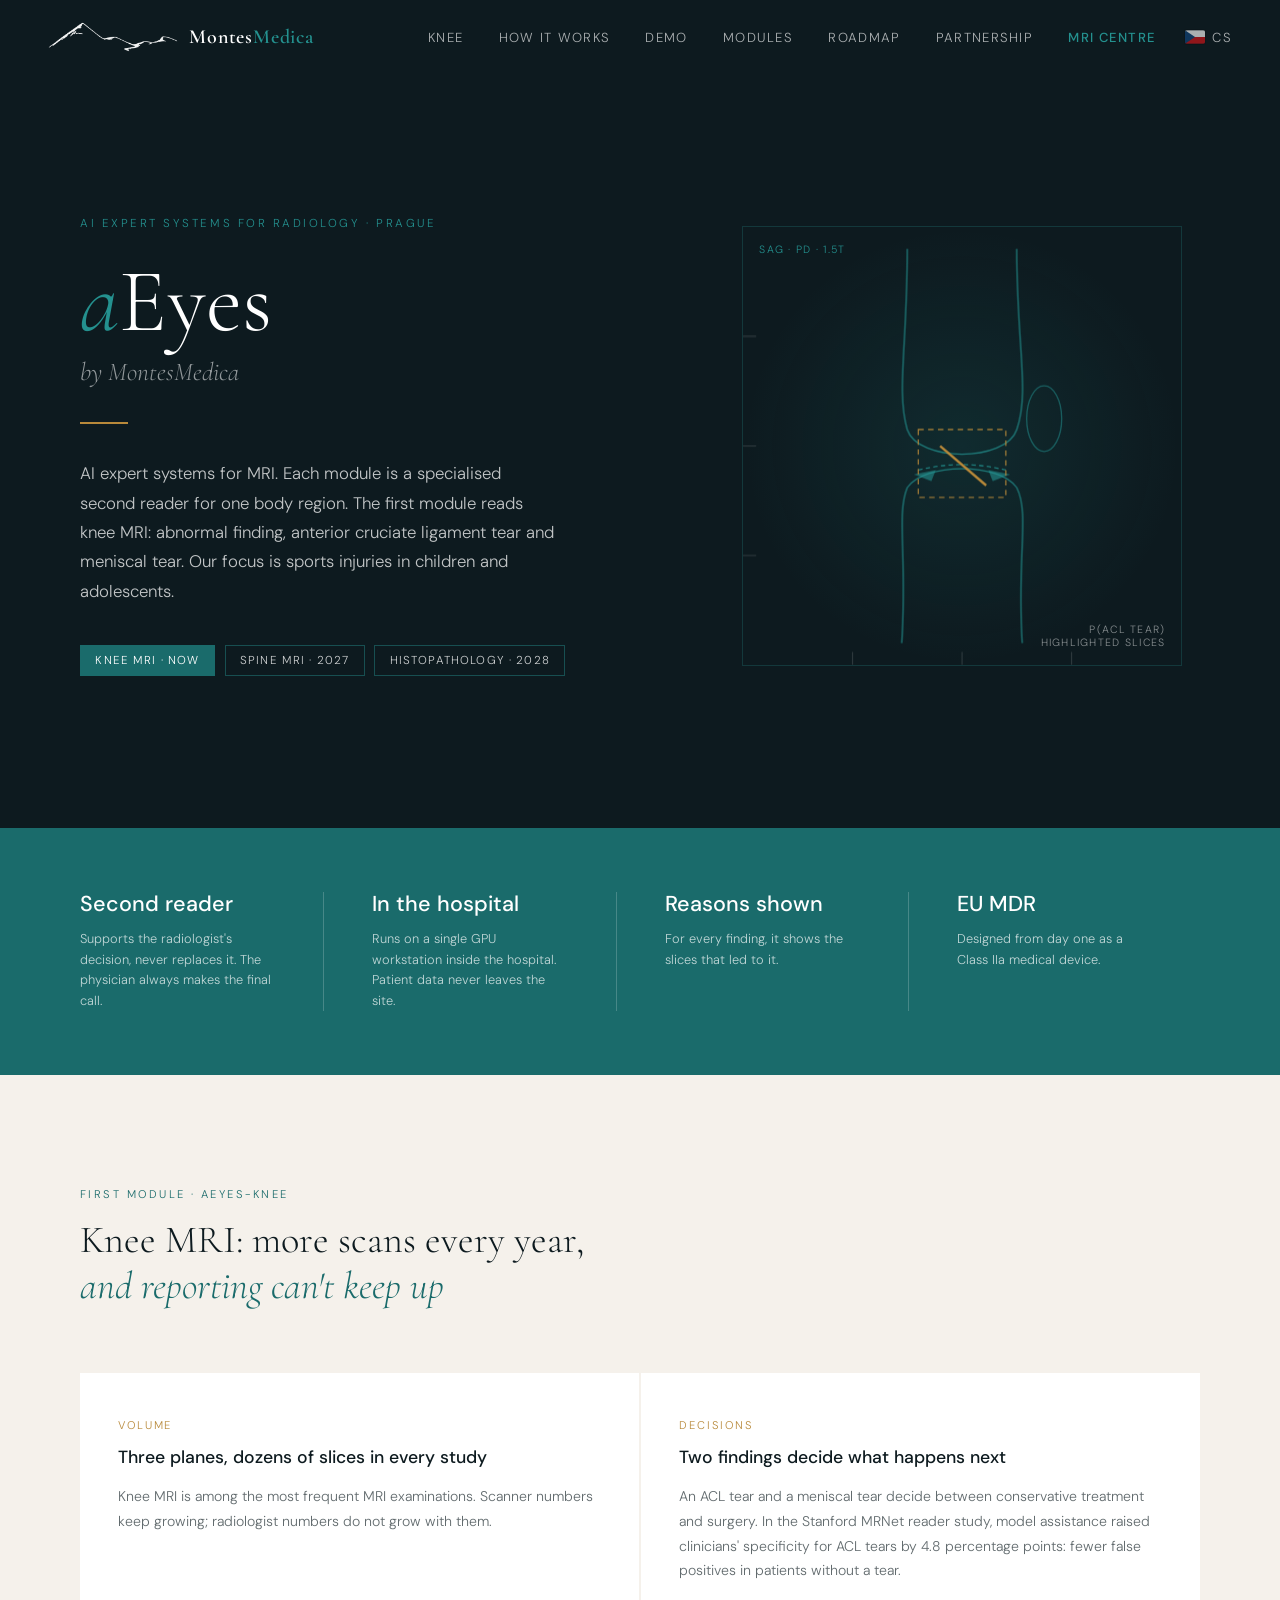
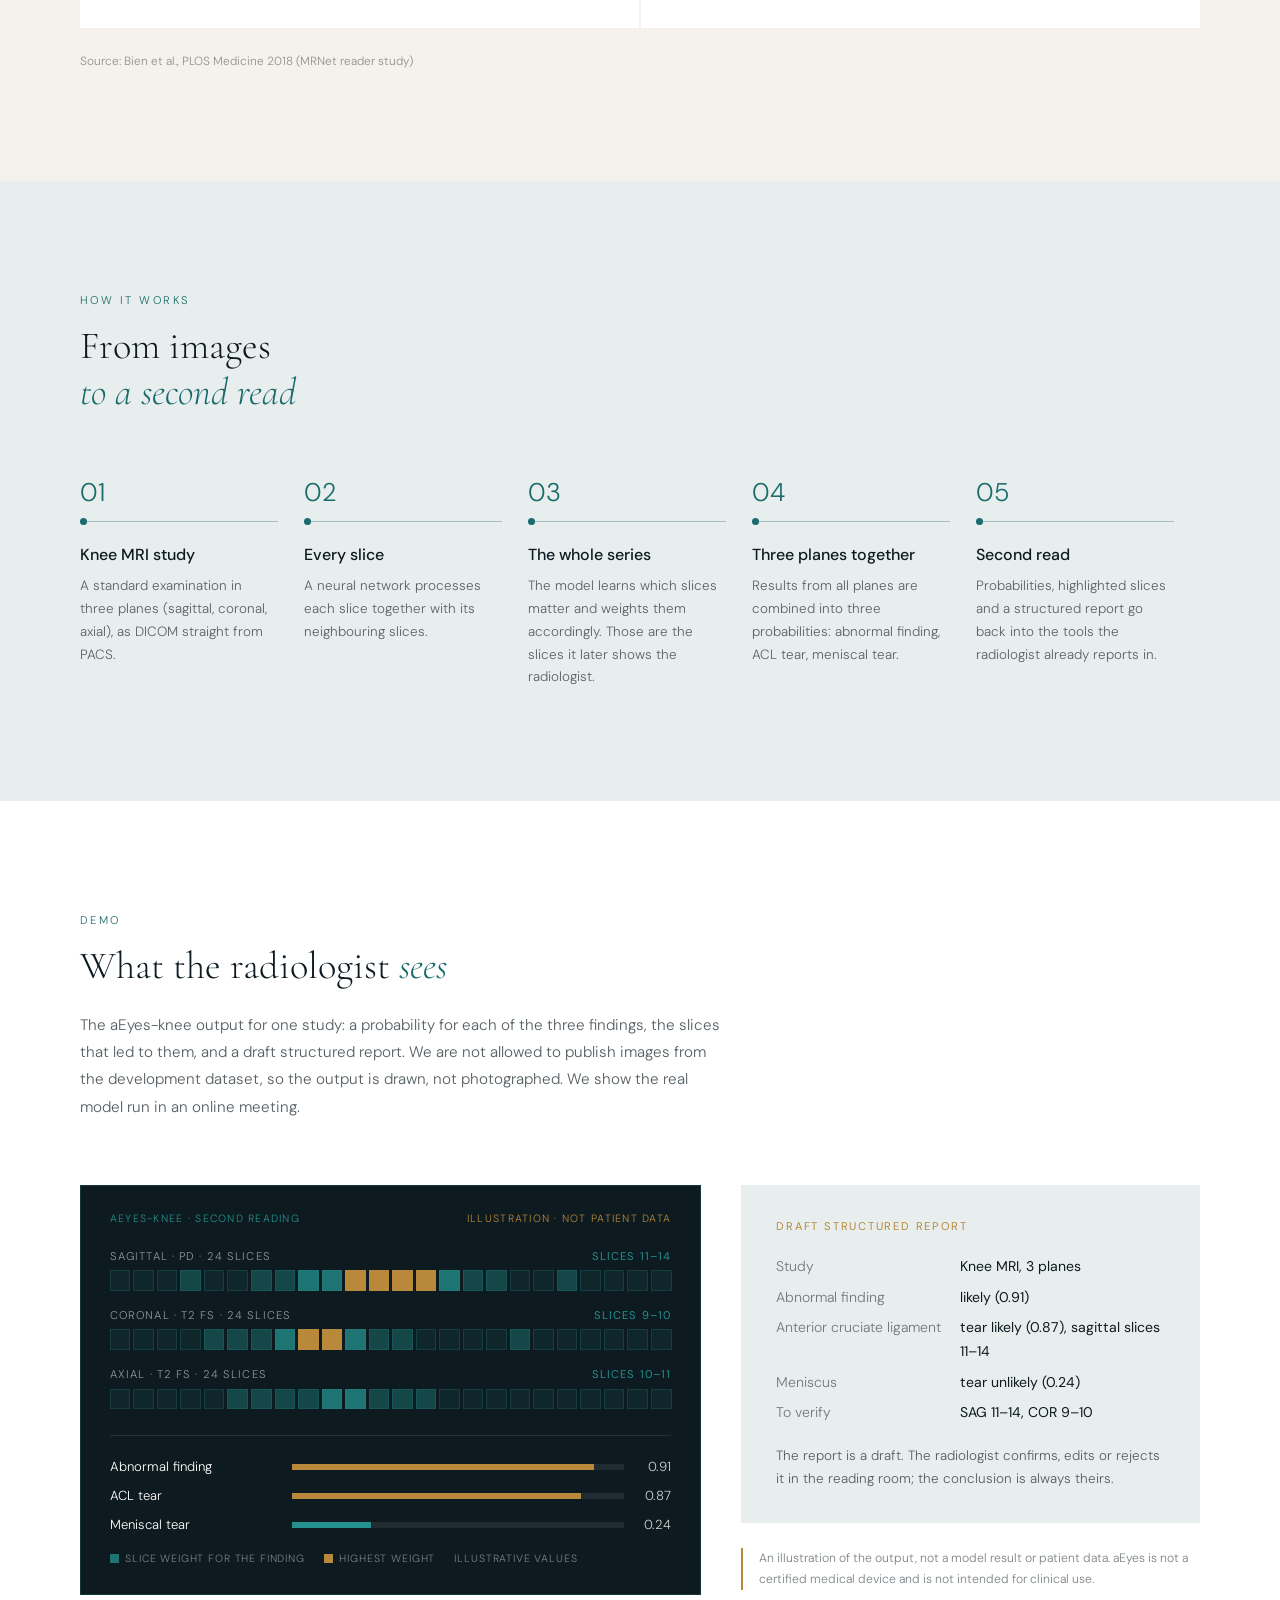
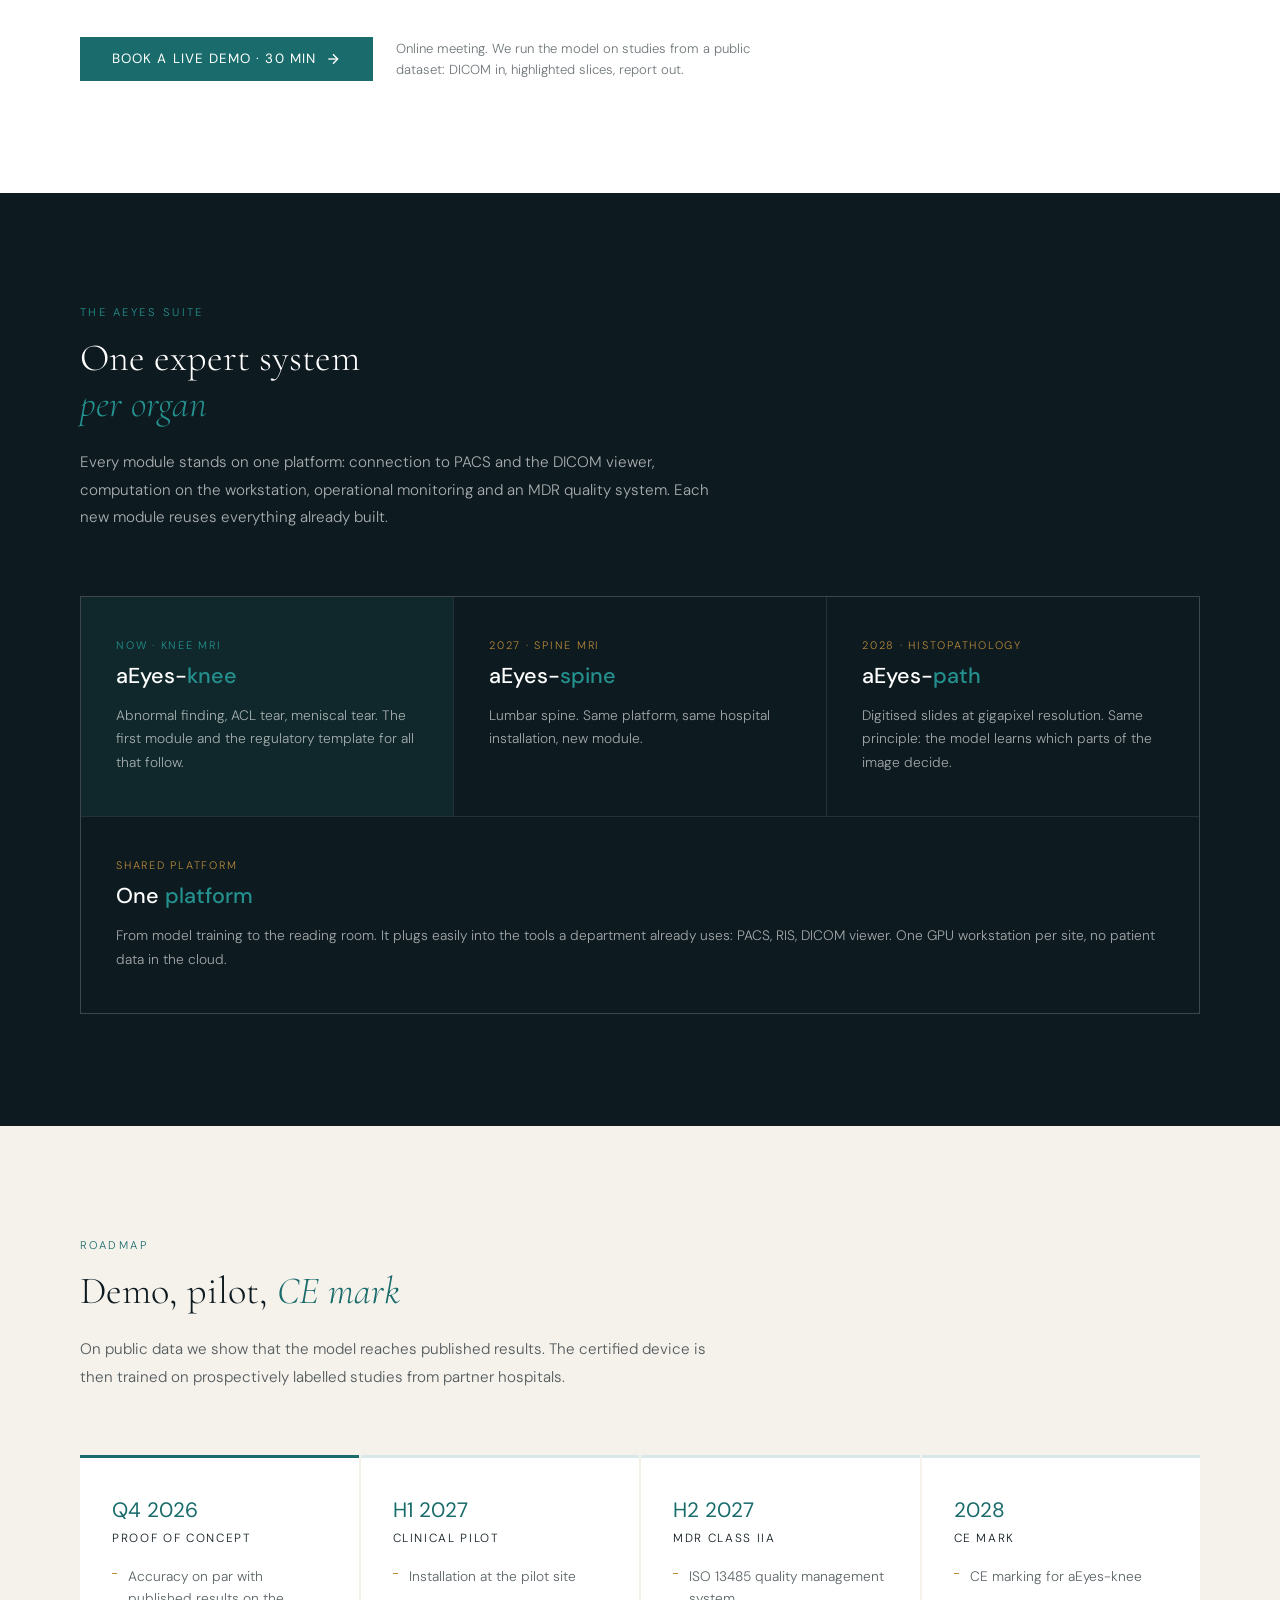
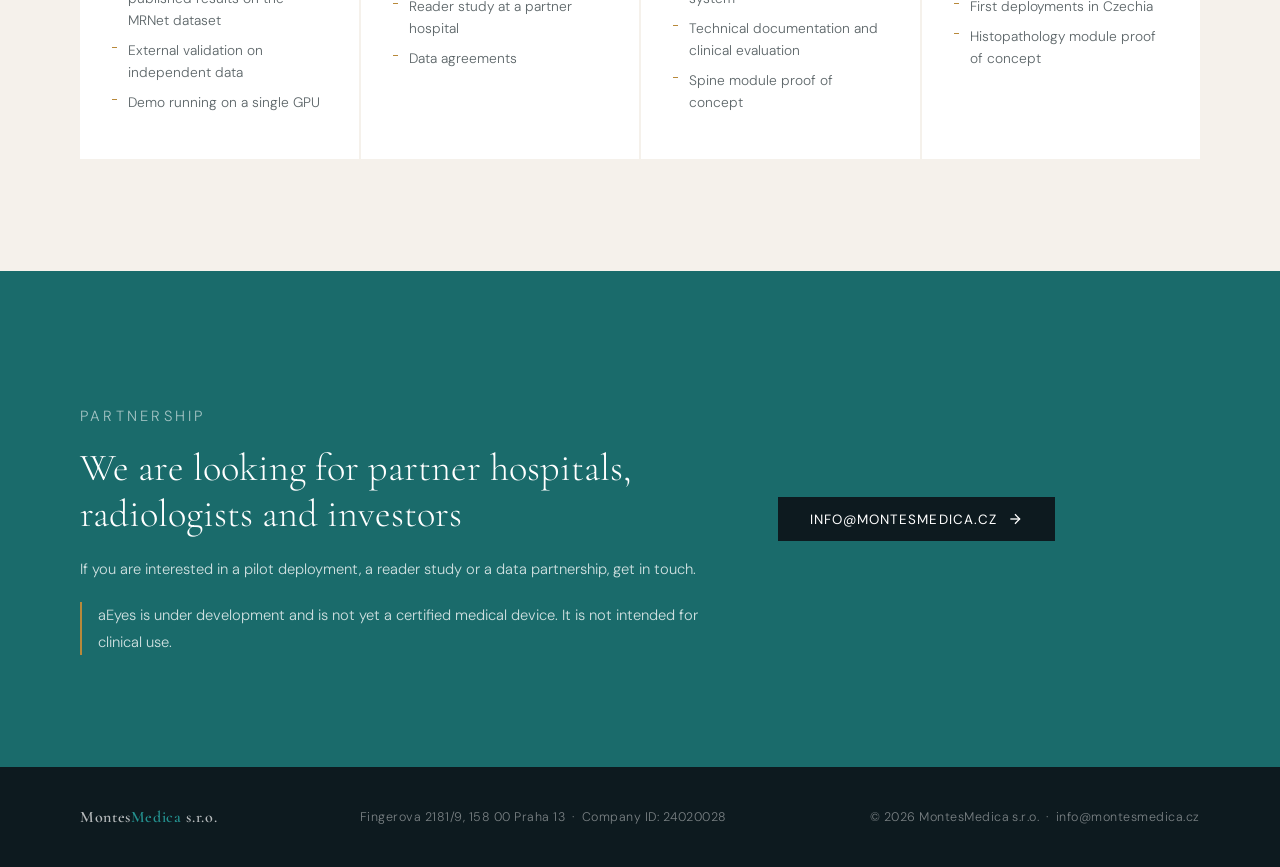
==== en/index.html @ ff2e078a "Hide the team section for now (kept in an HTML comment) Co-Authored-By: Claude Fable 5.1 <noreply@an" ====
<!DOCTYPE html>
<html lang="en">
<head>
  <meta charset="UTF-8" />
  <meta name="viewport" content="width=device-width, initial-scale=1.0" />
  <title>aEyes by MontesMedica</title>
  <link rel="icon" href="../assets/img/favicon.svg" type="image/svg+xml" />
  <link rel="icon" href="../assets/img/favicon-32.png" sizes="32x32" type="image/png" />
  <link rel="apple-touch-icon" href="../assets/img/apple-touch-icon.png" />
  <link rel="canonical" href="https://montesmedica.cz/en/" />
  <link rel="alternate" hreflang="cs" href="https://montesmedica.cz/" />
  <link rel="alternate" hreflang="en" href="https://montesmedica.cz/en/" />
  <link rel="alternate" hreflang="x-default" href="https://montesmedica.cz/" />
  <meta property="og:type" content="website" />
  <meta property="og:site_name" content="MontesMedica" />
  <meta property="og:locale" content="en_GB" />
  <meta property="og:url" content="https://montesmedica.cz/en/" />
  <meta property="og:title" content="aEyes by MontesMedica – AI second reader for MRI" />
  <meta property="og:description" content="AI expert systems for MRI. First module: a second reader for knee MRI, focused on sports injuries in children and adolescents." />
  <meta property="og:image" content="https://montesmedica.cz/assets/img/og.png" />
  <meta property="og:image:width" content="1200" />
  <meta property="og:image:height" content="630" />
  <meta name="twitter:card" content="summary_large_image" />
  <meta name="theme-color" content="#1a6b6b" />
  <meta name="description" content="aEyes by MontesMedica: AI expert systems for MRI. First module: a second reader for knee MRI, focused on sports injuries in children and adolescents." />

  <link rel="preconnect" href="https://fonts.googleapis.com" />
  <link rel="preconnect" href="https://fonts.gstatic.com" crossorigin />
  <link href="https://fonts.googleapis.com/css2?family=Cormorant+Garamond:ital,wght@0,300;0,600;1,300&family=DM+Sans:wght@300;400;500&display=swap" rel="stylesheet" />

  <style>
    *, *::before, *::after { box-sizing: border-box; margin: 0; padding: 0; }

    :root {
      --ink:    #0d1a1f;
      --paper:  #f5f1eb;
      --teal:   #1a6b6b;
      --teal2:  #24918f;
      --gold:   #b8893a;
      --mist:   #d8e8e8;
      --faint:  #e8eeee;
    }

    html { scroll-behavior: smooth; }

    body {
      background: var(--paper);
      color: var(--ink);
      font-family: 'DM Sans', sans-serif;
      font-weight: 300;
      min-height: 100vh;
      overflow-x: hidden;
    }

    /* ── Header ── */
    header {
      position: fixed; top: 0; left: 0; right: 0;
      z-index: 100;
      padding: 1.4rem 3rem;
      display: flex; align-items: center; justify-content: space-between;
      background: transparent;
      transition: background 0.5s, backdrop-filter 0.5s;
    }
    header.scrolled {
      background: rgba(13,26,31,0.88);
      backdrop-filter: blur(12px);
      border-bottom: 1px solid rgba(36,145,143,0.2);
    }

    .logo {
      display: flex; align-items: center; gap: 0.7rem;
      text-decoration: none;
    }
    .logo-mark { height: 30px; width: auto; display: block; }
    .logo-text {
      font-family: 'Cormorant Garamond', serif;
      font-size: 1.25rem;
      font-weight: 600;
      letter-spacing: 0.04em;
      color: #fff;
    }
    .logo-text span { color: var(--teal2); }

    nav a {
      font-size: 0.82rem;
      letter-spacing: 0.1em;
      text-transform: uppercase;
      text-decoration: none;
      color: #fff;
      opacity: 0.65;
      margin-left: 2.2rem;
      transition: opacity 0.2s, color 0.2s;
    }
    nav a:hover { opacity: 1; color: var(--teal2); }
    nav { display: flex; align-items: center; }
    nav a.lang { display: inline-flex; align-items: center; gap: 0.45rem; margin-left: 1.8rem; }
    nav a.lang svg { width: 20px; height: 14px; border-radius: 2px; box-shadow: 0 0 0 1px rgba(0,0,0,0.18); }
    nav a.nav-mri { opacity: 1; color: var(--teal2); font-weight: 500; }
    .burger { display: none; background: none; border: 0; cursor: pointer; padding: 0.4rem; margin-left: 1rem; color: #fff; }
    .burger svg { width: 22px; height: 22px; display: block; }

    /* ── Hero ── */
    .hero {
      min-height: min(92vh, 860px);
      background: var(--ink);
      color: #fff;
      display: grid;
      grid-template-columns: 1.1fr 0.9fr;
      align-items: center;
      gap: 4rem;
      padding: 10rem 5rem 6rem;
      position: relative;
      overflow: hidden;
    }
    .hero-eyebrow {
      font-size: 0.72rem;
      letter-spacing: 0.22em;
      text-transform: uppercase;
      color: var(--teal2);
      margin-bottom: 1.6rem;
    }
    .hero-title {
      font-family: 'Cormorant Garamond', serif;
      font-size: clamp(3.4rem, 7vw, 6.4rem);
      font-weight: 300;
      line-height: 1;
    }
    .hero-title em { font-style: italic; color: var(--teal2); }
    .hero-sub {
      font-family: 'Cormorant Garamond', serif;
      font-size: clamp(1.3rem, 2vw, 1.7rem);
      font-weight: 300;
      font-style: italic;
      color: rgba(255,255,255,0.55);
      margin-top: 0.6rem;
    }
    .hero-divider {
      width: 48px; height: 2px;
      background: var(--gold);
      margin: 2.2rem 0;
    }
    .hero-lead {
      font-size: 1.05rem;
      line-height: 1.75;
      max-width: 480px;
      color: rgba(255,255,255,0.75);
    }
    .hero-pills {
      display: flex; flex-wrap: wrap; gap: 0.6rem;
      margin-top: 2.4rem;
    }
    .pill {
      font-size: 0.72rem;
      letter-spacing: 0.1em;
      text-transform: uppercase;
      padding: 0.45rem 0.9rem;
      border: 1px solid rgba(36,145,143,0.45);
      color: rgba(255,255,255,0.8);
    }
    .pill.now { background: var(--teal); border-color: var(--teal); color: #fff; }

    /* Knee "scan" visual */
    .scan {
      position: relative;
      aspect-ratio: 1;
      max-width: 440px;
      width: 100%;
      justify-self: center;
      border: 1px solid rgba(36,145,143,0.25);
      background: radial-gradient(circle at 50% 50%, rgba(36,145,143,0.14), transparent 70%);
      overflow: hidden;
    }
    .scan svg { width: 100%; height: 100%; display: block; }
    .scan-line {
      position: absolute; left: 0; right: 0; height: 2px;
      background: linear-gradient(90deg, transparent, rgba(36,145,143,0.8), transparent);
      animation: scan 4s ease-in-out infinite;
    }
    .scan-tag {
      position: absolute;
      font-size: 0.66rem;
      letter-spacing: 0.12em;
      text-transform: uppercase;
      color: var(--teal2);
    }
    .scan-tag.tl { top: 1rem; left: 1rem; }
    .scan-tag.br { bottom: 1rem; right: 1rem; text-align: right; color: rgba(255,255,255,0.5); }

    /* ── Sections ── */
    section { padding: 7rem 5rem; }

    .section-label {
      font-size: 0.7rem;
      letter-spacing: 0.22em;
      text-transform: uppercase;
      color: var(--teal);
      margin-bottom: 1rem;
    }
    .section-title {
      font-family: 'Cormorant Garamond', serif;
      font-size: clamp(2rem, 3vw, 3rem);
      font-weight: 300;
      line-height: 1.2;
      max-width: 720px;
    }
    .section-title em { font-style: italic; color: var(--teal); }
    .section-lead {
      font-size: 0.95rem;
      line-height: 1.8;
      color: rgba(13,26,31,0.7);
      max-width: 640px;
      margin-top: 1.4rem;
    }

    /* ── Principles strip ── */
    .stats {
      background: var(--teal);
      padding: 4rem 5rem;
      display: flex;
    }
    .stat {
      flex: 1;
      padding: 0 3rem;
      border-right: 1px solid rgba(255,255,255,0.2);
    }
    .stat:first-child { padding-left: 0; }
    .stat:last-child { border-right: none; }
    .stat-num {
      font-size: 1.35rem;
      font-weight: 500;
      color: #fff;
      line-height: 1.2;
    }
    .stat-label {
      font-size: 0.8rem;
      line-height: 1.6;
      color: rgba(255,255,255,0.72);
      margin-top: 0.7rem;
    }

    /* ── Why knee ── */
    .cards {
      display: grid;
      grid-template-columns: repeat(2, 1fr);
      gap: 2px;
      margin-top: 4rem;
    }
    .card {
      background: #fff;
      padding: 2.8rem 2.4rem;
      position: relative;
      transition: transform 0.3s;
    }
    .card:hover { transform: translateY(-4px); }
    .card::before {
      content: '';
      position: absolute; bottom: 0; left: 0; right: 0;
      height: 3px;
      background: var(--teal);
      transform: scaleX(0);
      transform-origin: left;
      transition: transform 0.4s;
    }
    .card:hover::before { transform: scaleX(1); }
    .card-kicker {
      font-size: 0.7rem;
      letter-spacing: 0.16em;
      text-transform: uppercase;
      color: var(--gold);
      margin-bottom: 0.9rem;
    }
    .card-title {
      font-size: 1.1rem;
      font-weight: 500;
      line-height: 1.35;
      margin-bottom: 0.9rem;
    }
    .card-text {
      font-size: 0.88rem;
      line-height: 1.75;
      color: rgba(13,26,31,0.65);
    }
    .card-text a { color: var(--teal); text-decoration: none; border-bottom: 1px solid rgba(26,107,107,0.35); }
    .card-text a:hover { border-bottom-color: var(--teal); }
    .source {
      font-size: 0.74rem;
      color: rgba(13,26,31,0.45);
      margin-top: 1.6rem;
    }

    /* ── Pipeline ── */
    .pipeline { background: var(--faint); }
    .steps {
      display: grid;
      grid-template-columns: repeat(5, 1fr);
      margin-top: 4rem;
      counter-reset: step;
    }
    .step {
      padding: 0 1.6rem 0 0;
      position: relative;
    }
    .step-num {
      font-size: 1.6rem;
      font-weight: 300;
      color: var(--teal);
      line-height: 1;
    }
    .step-bar {
      height: 1px;
      background: rgba(26,107,107,0.35);
      margin: 1rem 0 1.4rem;
      position: relative;
    }
    .step-bar::after {
      content: '';
      position: absolute; left: 0; top: -3px;
      width: 7px; height: 7px; border-radius: 50%;
      background: var(--teal);
    }
    .step-title {
      font-size: 1rem;
      font-weight: 500;
      margin-bottom: 0.6rem;
    }
    .step-text {
      font-size: 0.84rem;
      line-height: 1.7;
      color: rgba(13,26,31,0.65);
    }

    /* ── Suite ── */
    .suite { background: var(--ink); color: #fff; }
    .suite .section-label { color: var(--teal2); }
    .suite .section-title em { color: var(--teal2); }
    .suite .section-lead { color: rgba(255,255,255,0.65); }
    .modules {
      display: grid;
      grid-template-columns: repeat(3, 1fr);
      gap: 1px;
      background: rgba(255,255,255,0.1);
      border: 1px solid rgba(255,255,255,0.1);
      margin-top: 4rem;
    }
    .module {
      background: var(--ink);
      padding: 2.6rem 2.2rem;
    }
    .module.current { background: #10282b; }
    .module.wide { grid-column: 1 / -1; }
    .module-when {
      font-size: 0.68rem;
      letter-spacing: 0.16em;
      text-transform: uppercase;
      color: var(--gold);
    }
    .module.current .module-when { color: var(--teal2); }
    .module-name {
      font-size: 1.35rem;
      font-weight: 500;
      margin: 0.6rem 0 0.9rem;
    }
    .module-name span { color: var(--teal2); }
    .module-text {
      font-size: 0.86rem;
      line-height: 1.7;
      color: rgba(255,255,255,0.62);
    }

    /* ── Roadmap ── */
    .roadmap-grid {
      display: grid;
      grid-template-columns: repeat(4, 1fr);
      gap: 2px;
      margin-top: 4rem;
    }
    .phase {
      background: #fff;
      padding: 2.4rem 2rem;
      border-top: 3px solid var(--mist);
    }
    .phase.current { border-top-color: var(--teal); }
    .phase-when {
      font-size: 1.3rem;
      font-weight: 400;
      color: var(--teal);
    }
    .phase-title {
      font-size: 0.74rem;
      letter-spacing: 0.14em;
      text-transform: uppercase;
      margin: 0.4rem 0 1.2rem;
    }
    .phase ul { list-style: none; }
    .phase li {
      font-size: 0.86rem;
      line-height: 1.6;
      color: rgba(13,26,31,0.68);
      padding-left: 1rem;
      position: relative;
      margin-bottom: 0.5rem;
    }
    .phase li::before {
      content: '';
      position: absolute; left: 0; top: 0.6em;
      width: 5px; height: 1px;
      background: var(--gold);
    }


    /* ── Demo ── */
    .demo { background: #fff; }
    .demo-grid {
      display: grid;
      grid-template-columns: 1.15fr 0.85fr;
      gap: 2.5rem;
      margin-top: 4rem;
      align-items: start;
    }
    .viewer {
      background: var(--ink);
      color: #fff;
      padding: 1.6rem 1.8rem 1.8rem;
      border: 1px solid rgba(36,145,143,0.25);
    }
    .viewer-head {
      display: flex; justify-content: space-between; gap: 1rem; flex-wrap: wrap;
      font-size: 0.66rem; letter-spacing: 0.12em; text-transform: uppercase;
      color: var(--teal2);
      margin-bottom: 1.5rem;
    }
    .viewer-head span:last-child { color: var(--gold); }
    .plane { margin-bottom: 1.1rem; }
    .plane-name {
      display: flex; justify-content: space-between;
      font-size: 0.7rem; letter-spacing: 0.1em; text-transform: uppercase;
      color: rgba(255,255,255,0.55);
      margin-bottom: 0.45rem;
    }
    .plane-name b { font-weight: 400; color: var(--teal2); }
    .slices { display: grid; grid-template-columns: repeat(24, 1fr); gap: 3px; }
    .slices i {
      display: block; aspect-ratio: 1;
      background: rgba(36,145,143,0.1);
      border: 1px solid rgba(36,145,143,0.22);
    }
    .slices i.w1 { background: rgba(36,145,143,0.38); }
    .slices i.w2 { background: rgba(36,145,143,0.75); }
    .slices i.w3 { background: var(--gold); border-color: var(--gold); }
    .probs {
      margin-top: 1.6rem;
      border-top: 1px solid rgba(255,255,255,0.1);
      padding-top: 1.4rem;
    }
    .prob {
      display: grid; grid-template-columns: minmax(9rem, 1fr) 2fr auto;
      gap: 1rem; align-items: center;
      font-size: 0.82rem;
      margin-bottom: 0.75rem;
    }
    .prob-bar { height: 6px; background: rgba(255,255,255,0.08); }
    .prob-bar i { display: block; height: 100%; background: var(--teal2); }
    .prob.high .prob-bar i { background: var(--gold); }
    .prob-val { font-variant-numeric: tabular-nums; color: rgba(255,255,255,0.8); min-width: 3.5ch; text-align: right; }
    .viewer-legend {
      display: flex; gap: 1.2rem; flex-wrap: wrap;
      margin-top: 1.2rem;
      font-size: 0.66rem; letter-spacing: 0.08em; text-transform: uppercase;
      color: rgba(255,255,255,0.45);
    }
    .viewer-legend i { display: inline-block; width: 9px; height: 9px; margin-right: 0.4rem; vertical-align: -1px; }
    .report {
      background: var(--faint);
      padding: 2rem 2.2rem;
      font-size: 0.88rem; line-height: 1.75;
    }
    .report h3 {
      font-size: 0.7rem; letter-spacing: 0.16em; text-transform: uppercase;
      color: var(--gold); font-weight: 400;
      margin-bottom: 1.1rem;
    }
    .report dl { display: grid; grid-template-columns: auto 1fr; gap: 0.35rem 1.2rem; }
    .report dt { color: rgba(13,26,31,0.55); }
    .report dd { font-weight: 400; }
    .report p { margin-top: 1.2rem; color: rgba(13,26,31,0.68); font-size: 0.84rem; }
    .demo-note {
      font-size: 0.76rem; line-height: 1.7;
      color: rgba(13,26,31,0.55);
      border-left: 2px solid var(--gold);
      padding-left: 1rem;
      margin-top: 1.6rem;
    }
    .demo-cta { margin-top: 2.6rem; display: flex; flex-wrap: wrap; align-items: center; gap: 1.4rem; }
    .btn.teal { background: var(--teal); }
    .btn.teal:hover { background: var(--teal2); }
    .demo-cta small { font-size: 0.82rem; line-height: 1.6; color: rgba(13,26,31,0.6); max-width: 360px; }

    /* ── Team ── */
    .team { background: var(--faint); }
    .team-group {
      font-size: 0.7rem; letter-spacing: 0.2em; text-transform: uppercase;
      color: var(--teal);
      margin: 3.5rem 0 1rem;
    }
    .team-group:first-of-type { margin-top: 4rem; }
    .people { display: grid; grid-template-columns: repeat(3, 1fr); gap: 2px; }
    .people.two { grid-template-columns: repeat(2, 1fr); }
    .person { background: #fff; padding: 2.4rem 2.2rem; }
    .avatar {
      width: 64px; height: 64px; border-radius: 50%;
      background: var(--mist); color: var(--teal);
      display: flex; align-items: center; justify-content: center;
      font-family: 'Cormorant Garamond', serif;
      font-size: 1.5rem; font-weight: 600; letter-spacing: 0.02em;
      margin-bottom: 1.4rem;
    }
    .person-name { font-size: 1.1rem; font-weight: 500; }
    .person-role {
      font-size: 0.7rem; letter-spacing: 0.14em; text-transform: uppercase;
      color: var(--gold);
      margin: 0.4rem 0 0.9rem;
    }

    /* ── Disclaimer / CTA ── */
    .cta {
      background: var(--teal);
      color: #fff;
      display: grid;
      grid-template-columns: 1.2fr 0.8fr;
      gap: 4rem;
      align-items: center;
    }
    .cta .section-label { color: rgba(255,255,255,0.6); }
    .cta .section-title { color: #fff; }
    .cta p {
      font-size: 0.92rem;
      line-height: 1.8;
      color: rgba(255,255,255,0.8);
      margin-top: 1.2rem;
    }
    .btn {
      display: inline-flex; align-items: center; gap: 0.6rem;
      padding: 0.85rem 2rem;
      background: var(--ink);
      color: #fff;
      font-size: 0.84rem;
      font-weight: 400;
      letter-spacing: 0.08em;
      text-transform: uppercase;
      text-decoration: none;
      transition: background 0.25s, transform 0.25s;
    }
    .btn:hover { background: #1c3238; transform: translateY(-1px); }
    .btn svg { width: 16px; height: 16px; }
    .note {
      font-size: 0.76rem;
      line-height: 1.7;
      color: rgba(255,255,255,0.6);
      border-left: 2px solid var(--gold);
      padding-left: 1rem;
      margin-top: 2rem;
    }

    /* ── Footer ── */
    footer {
      background: var(--ink);
      color: rgba(255,255,255,0.45);
      padding: 2.5rem 5rem;
      display: flex;
      align-items: center;
      justify-content: space-between;
      font-size: 0.78rem;
      letter-spacing: 0.04em;
    }
    footer a { color: rgba(255,255,255,0.45); text-decoration: none; transition: color 0.2s; }
    footer a:hover { color: var(--teal2); }
    .footer-logo {
      font-family: 'Cormorant Garamond', serif;
      font-size: 1rem;
      font-weight: 600;
      color: rgba(255,255,255,0.7);
      letter-spacing: 0.04em;
    }
    .footer-logo span { color: var(--teal2); }

    /* ── Animations ── */
    @keyframes scan {
      0% { top: 8%; opacity: 0; }
      20% { opacity: 1; }
      80% { opacity: 1; }
      100% { top: 92%; opacity: 0; }
    }
    @keyframes glow {
      0%, 100% { opacity: 0.35; }
      50% { opacity: 0.9; }
    }
    .hot { animation: glow 3s ease-in-out infinite; }

    .reveal {
      opacity: 0;
      transform: translateY(28px);
      transition: opacity 0.8s, transform 0.8s;
    }
    .reveal.visible { opacity: 1; transform: translateY(0); }

    @media (prefers-reduced-motion: reduce) {
      .scan-line, .hot { animation: none; }
      .reveal { opacity: 1; transform: none; transition: none; }
    }

    /* ── Responsive ── */
    @media (max-width: 1100px) {
      .steps { grid-template-columns: 1fr; gap: 2.4rem; }
      .step { padding: 0; }
      .roadmap-grid { grid-template-columns: repeat(2, 1fr); }
    }
    @media (max-width: 900px) {
      .hero { grid-template-columns: 1fr; padding: 8rem 1rem 4rem; gap: 3rem; min-height: auto; }
      .scan { max-width: 320px; }
      section { padding: 5rem 1rem; }
      .stats { flex-direction: column; gap: 2rem; padding: 3rem 1rem; }
      .stat { border-right: none; border-bottom: 1px solid rgba(255,255,255,0.2); padding: 0 0 2rem; }
      .stat:last-child { border-bottom: none; }
      .cards, .modules, .roadmap-grid { grid-template-columns: 1fr; }
      .module.wide { grid-column: auto; }
      .cta { grid-template-columns: 1fr; gap: 2rem; }
      .demo-grid { grid-template-columns: 1fr; }
      .people, .people.two { grid-template-columns: 1fr; }
      header { padding: 1.2rem 1rem; }
      nav { margin-left: 1rem; }
      nav a { display: none; white-space: nowrap; }
      nav a.nav-mri { display: inline; margin-left: 0; }
      nav a.lang { display: inline-flex; margin-left: 1rem; }
      .burger { display: block; }
      nav.open { position: fixed; inset: 0 0 auto 0; flex-direction: column; align-items: stretch; padding: 4.6rem 1rem 1.4rem; background: rgba(13,26,31,0.97); backdrop-filter: blur(12px); margin: 0; }
      nav.open a { display: block; margin: 0; padding: 0.9rem 0; border-top: 1px solid rgba(255,255,255,0.1); }
      nav.open a.lang { display: inline-flex; margin: 0; padding: 0.9rem 0; border-top: 1px solid rgba(255,255,255,0.1); }
      nav.open .burger { position: absolute; right: 1rem; top: 1.1rem; }
      .logo { gap: 0.5rem; }
      .logo-mark { height: 20px; }
      .logo-text { font-size: 1.05rem; }
    }
    @media (max-width: 480px) {
      .logo-text { display: none; }
      footer { flex-direction: column; gap: 1rem; text-align: center; padding: 2rem 1rem; }
    }
  </style>
</head>
<body>

<!-- ── Header ── -->
<header id="header">
  <a href="#" class="logo">
    <img class="logo-mark" src="../assets/img/logo-mountain-light.png" alt="" width="130" height="30" />
    <span class="logo-text">Montes<span>Medica</span></span>
  </a>
  <nav>
    <a href="#koleno">Knee</a>
    <a href="#jak-to-funguje">How it works</a>
    <a href="#demo">Demo</a>
    <a href="#moduly">Modules</a>
    <a href="#plan">Roadmap</a>
    <a href="#spoluprace">Partnership</a>
    <a href="mri.html" class="nav-mri">MRI centre</a>
    <a href="../index.html" class="lang" hreflang="cs" lang="cs" title="Česky"><svg viewBox="0 0 6 4" aria-hidden="true"><rect width="6" height="2" fill="#fff"/><rect y="2" width="6" height="2" fill="#d7141a"/><path d="M0,0L3,2L0,4z" fill="#11457e"/></svg>CS</a>
    <button class="burger" type="button" aria-label="Menu" aria-expanded="false" onclick="toggleNav(this)"><svg viewBox="0 0 24 24" fill="none" stroke="currentColor" stroke-width="1.8" stroke-linecap="round"><line x1="4" y1="7" x2="20" y2="7"/><line x1="4" y1="12" x2="20" y2="12"/><line x1="4" y1="17" x2="20" y2="17"/></svg></button>
  </nav>
</header>

<!-- ── Hero ── -->
<section class="hero" id="home">
  <div>
    <p class="hero-eyebrow">AI expert systems for radiology · Prague</p>
    <h1 class="hero-title"><em>a</em>Eyes</h1>
    <p class="hero-sub">by MontesMedica</p>
    <div class="hero-divider"></div>
    <p class="hero-lead">
      AI expert systems for MRI. Each module is a specialised second reader for one body region. The first module reads knee MRI: abnormal finding, anterior cruciate ligament tear and meniscal tear. Our focus is sports injuries in children and adolescents.
    </p>
    <div class="hero-pills">
      <span class="pill now">Knee MRI · now</span>
      <span class="pill">Spine MRI · 2027</span>
      <span class="pill">Histopathology · 2028</span>
    </div>
  </div>

  <div class="scan" aria-hidden="true">
    <svg viewBox="0 0 400 400" fill="none" xmlns="http://www.w3.org/2000/svg">
      <!-- stylised sagittal knee -->
      <g stroke="#24918f" stroke-width="1.2" opacity="0.8">
        <path d="M150 20 C150 110 140 150 150 185 C160 215 240 215 250 185 C262 150 250 110 250 20"/>
        <path d="M145 380 C150 300 140 262 150 238 C165 215 235 215 250 238 C262 262 250 300 255 380"/>
        <ellipse cx="275" cy="175" rx="16" ry="30" opacity="0.7"/>
        <path d="M160 222 Q200 212 240 222" stroke-dasharray="4 3"/>
      </g>
      <!-- ACL -->
      <path d="M180 200 L222 236" stroke="#b8893a" stroke-width="2.2" class="hot"/>
      <!-- menisci -->
      <path d="M156 226 L176 222 L172 232 Z" fill="#24918f" opacity="0.6"/>
      <path d="M224 222 L244 226 L228 232 Z" fill="#24918f" opacity="0.6"/>
      <!-- attention box -->
      <rect x="160" y="185" width="80" height="62" stroke="#b8893a" stroke-width="1" stroke-dasharray="5 4"/>
      <!-- grid ticks -->
      <g stroke="rgba(255,255,255,0.15)">
        <line x1="0" y1="100" x2="12" y2="100"/><line x1="0" y1="200" x2="12" y2="200"/><line x1="0" y1="300" x2="12" y2="300"/>
        <line x1="100" y1="400" x2="100" y2="388"/><line x1="200" y1="400" x2="200" y2="388"/><line x1="300" y1="400" x2="300" y2="388"/>
      </g>
    </svg>
    <div class="scan-line"></div>
    <div class="scan-tag tl">SAG · PD · 1.5T</div>
    <div class="scan-tag br">P(ACL tear)<br>highlighted slices</div>
  </div>
</section>

<!-- ── Principles ── -->
<div class="stats reveal">
  <div class="stat">
    <div class="stat-num">Second reader</div>
    <div class="stat-label">Supports the radiologist's decision, never replaces it. The physician always makes the final call.</div>
  </div>
  <div class="stat">
    <div class="stat-num">In the hospital</div>
    <div class="stat-label">Runs on a single GPU workstation inside the hospital. Patient data never leaves the site.</div>
  </div>
  <div class="stat">
    <div class="stat-num">Reasons shown</div>
    <div class="stat-label">For every finding, it shows the slices that led to it.</div>
  </div>
  <div class="stat">
    <div class="stat-num">EU MDR</div>
    <div class="stat-label">Designed from day one as a Class IIa medical device.</div>
  </div>
</div>

<!-- ── Why knee ── -->
<section id="koleno">
  <div class="reveal">
    <p class="section-label">First module · aEyes-knee</p>
    <h2 class="section-title">Knee MRI: more scans every year,<br><em>and reporting can't keep up</em></h2>
  </div>
  <div class="cards">
    <div class="card reveal">
      <p class="card-kicker">Volume</p>
      <h3 class="card-title">Three planes, dozens of slices in every study</h3>
      <p class="card-text">Knee MRI is among the most frequent MRI examinations. Scanner numbers keep growing; radiologist numbers do not grow with them.</p>
    </div>
    <div class="card reveal" style="transition-delay:0.15s">
      <p class="card-kicker">Decisions</p>
      <h3 class="card-title">Two findings decide what happens next</h3>
      <p class="card-text">An ACL tear and a meniscal tear decide between conservative treatment and surgery. In the Stanford MRNet reader study, model assistance raised clinicians' specificity for ACL tears by 4.8 percentage points: fewer false positives in patients without a tear.</p>
    </div>
  </div>
  <p class="source reveal">Source: Bien et al., PLOS Medicine 2018 (MRNet reader study)</p>
</section>

<!-- ── Pipeline ── -->
<section class="pipeline" id="jak-to-funguje">
  <div class="reveal">
    <p class="section-label">How it works</p>
    <h2 class="section-title">From images<br><em>to a second read</em></h2>
  </div>
  <div class="steps">
    <div class="step reveal">
      <div class="step-num">01</div><div class="step-bar"></div>
      <h3 class="step-title">Knee MRI study</h3>
      <p class="step-text">A standard examination in three planes (sagittal, coronal, axial), as DICOM straight from PACS.</p>
    </div>
    <div class="step reveal" style="transition-delay:0.1s">
      <div class="step-num">02</div><div class="step-bar"></div>
      <h3 class="step-title">Every slice</h3>
      <p class="step-text">A neural network processes each slice together with its neighbouring slices.</p>
    </div>
    <div class="step reveal" style="transition-delay:0.2s">
      <div class="step-num">03</div><div class="step-bar"></div>
      <h3 class="step-title">The whole series</h3>
      <p class="step-text">The model learns which slices matter and weights them accordingly. Those are the slices it later shows the radiologist.</p>
    </div>
    <div class="step reveal" style="transition-delay:0.3s">
      <div class="step-num">04</div><div class="step-bar"></div>
      <h3 class="step-title">Three planes together</h3>
      <p class="step-text">Results from all planes are combined into three probabilities: abnormal finding, ACL tear, meniscal tear.</p>
    </div>
    <div class="step reveal" style="transition-delay:0.4s">
      <div class="step-num">05</div><div class="step-bar"></div>
      <h3 class="step-title">Second read</h3>
      <p class="step-text">Probabilities, highlighted slices and a structured report go back into the tools the radiologist already reports in.</p>
    </div>
  </div>
</section>

<!-- ── Demo ── -->
<section class="demo" id="demo">
  <div class="reveal">
    <p class="section-label">Demo</p>
    <h2 class="section-title">What the radiologist <em>sees</em></h2>
    <p class="section-lead">The aEyes-knee output for one study: a probability for each of the three findings, the slices that led to them, and a draft structured report. We are not allowed to publish images from the development dataset, so the output is drawn, not photographed. We show the real model run in an online meeting.</p>
  </div>
  <div class="demo-grid">
    <div class="viewer reveal" aria-label="Illustration · not patient data">
      <div class="viewer-head"><span>aEyes-knee · second reading</span><span>Illustration · not patient data</span></div>
      <div class="plane">
        <div class="plane-name"><span>Sagittal · PD · 24 slices</span><b>slices 11–14</b></div>
        <div class="slices" aria-hidden="true"><i></i><i></i><i></i><i class="w1"></i><i></i><i></i><i class="w1"></i><i class="w1"></i><i class="w2"></i><i class="w2"></i><i class="w3"></i><i class="w3"></i><i class="w3"></i><i class="w3"></i><i class="w2"></i><i class="w1"></i><i class="w1"></i><i></i><i></i><i class="w1"></i><i></i><i></i><i></i><i></i></div>
      </div>
      <div class="plane">
        <div class="plane-name"><span>Coronal · T2 FS · 24 slices</span><b>slices 9–10</b></div>
        <div class="slices" aria-hidden="true"><i></i><i></i><i></i><i></i><i class="w1"></i><i class="w1"></i><i class="w1"></i><i class="w2"></i><i class="w3"></i><i class="w3"></i><i class="w2"></i><i class="w1"></i><i class="w1"></i><i></i><i></i><i></i><i></i><i class="w1"></i><i></i><i></i><i></i><i></i><i></i><i></i></div>
      </div>
      <div class="plane">
        <div class="plane-name"><span>Axial · T2 FS · 24 slices</span><b>slices 10–11</b></div>
        <div class="slices" aria-hidden="true"><i></i><i></i><i></i><i></i><i></i><i class="w1"></i><i class="w1"></i><i class="w1"></i><i class="w1"></i><i class="w2"></i><i class="w2"></i><i class="w1"></i><i class="w1"></i><i class="w1"></i><i></i><i></i><i></i><i></i><i></i><i></i><i></i><i></i><i></i><i></i></div>
      </div>
      <div class="probs">
        <div class="prob high"><span>Abnormal finding</span><div class="prob-bar"><i style="width:91%"></i></div><span class="prob-val">0.91</span></div>
        <div class="prob high"><span>ACL tear</span><div class="prob-bar"><i style="width:87%"></i></div><span class="prob-val">0.87</span></div>
        <div class="prob"><span>Meniscal tear</span><div class="prob-bar"><i style="width:24%"></i></div><span class="prob-val">0.24</span></div>
      </div>
      <div class="viewer-legend">
        <span><i style="background:rgba(36,145,143,0.75)"></i>Slice weight for the finding</span>
        <span><i style="background:#b8893a"></i>Highest weight</span>
        <span>Illustrative values</span>
      </div>
    </div>
    <div class="reveal" style="transition-delay:0.15s">
      <div class="report">
        <h3>Draft structured report</h3>
        <dl>
          <dt>Study</dt><dd>Knee MRI, 3 planes</dd>
          <dt>Abnormal finding</dt><dd>likely (0.91)</dd>
          <dt>Anterior cruciate ligament</dt><dd>tear likely (0.87), sagittal slices 11–14</dd>
          <dt>Meniscus</dt><dd>tear unlikely (0.24)</dd>
          <dt>To verify</dt><dd>SAG 11–14, COR 9–10</dd>
        </dl>
        <p>The report is a draft. The radiologist confirms, edits or rejects it in the reading room; the conclusion is always theirs.</p>
      </div>
      <p class="demo-note">An illustration of the output, not a model result or patient data. aEyes is not a certified medical device and is not intended for clinical use.</p>
    </div>
  </div>
  <div class="demo-cta reveal">
    <a href="mailto:info@montesmedica.cz?subject=aEyes%20demo" class="btn teal">
      Book a live demo · 30 min
      <svg viewBox="0 0 24 24" fill="none" stroke="currentColor" stroke-width="2"><line x1="5" y1="12" x2="19" y2="12"/><polyline points="12 5 19 12 12 19"/></svg>
    </a>
    <small>Online meeting. We run the model on studies from a public dataset: DICOM in, highlighted slices, report out.</small>
  </div>
</section>

<!-- ── Suite ── -->
<section class="suite" id="moduly">
  <div class="reveal">
    <p class="section-label">The aEyes suite</p>
    <h2 class="section-title">One expert system<br><em>per organ</em></h2>
    <p class="section-lead">Every module stands on one platform: connection to PACS and the DICOM viewer, computation on the workstation, operational monitoring and an MDR quality system. Each new module reuses everything already built.</p>
  </div>
  <div class="modules">
    <div class="module current reveal">
      <p class="module-when">Now · knee MRI</p>
      <h3 class="module-name">aEyes-<span>knee</span></h3>
      <p class="module-text">Abnormal finding, ACL tear, meniscal tear. The first module and the regulatory template for all that follow.</p>
    </div>
    <div class="module reveal" style="transition-delay:0.1s">
      <p class="module-when">2027 · spine MRI</p>
      <h3 class="module-name">aEyes-<span>spine</span></h3>
      <p class="module-text">Lumbar spine. Same platform, same hospital installation, new module.</p>
    </div>
    <div class="module reveal" style="transition-delay:0.2s">
      <p class="module-when">2028 · histopathology</p>
      <h3 class="module-name">aEyes-<span>path</span></h3>
      <p class="module-text">Digitised slides at gigapixel resolution. Same principle: the model learns which parts of the image decide.</p>
    </div>
    <div class="module wide reveal">
      <p class="module-when">Shared platform</p>
      <h3 class="module-name">One <span>platform</span></h3>
      <p class="module-text">From model training to the reading room. It plugs easily into the tools a department already uses: PACS, RIS, DICOM viewer. One GPU workstation per site, no patient data in the cloud.</p>
    </div>
  </div>
</section>

<!-- ── Roadmap ── -->
<section id="plan">
  <div class="reveal">
    <p class="section-label">Roadmap</p>
    <h2 class="section-title">Demo, pilot, <em>CE mark</em></h2>
    <p class="section-lead">On public data we show that the model reaches published results. The certified device is then trained on prospectively labelled studies from partner hospitals.</p>
  </div>
  <div class="roadmap-grid">
    <div class="phase current reveal">
      <div class="phase-when">Q4 2026</div>
      <p class="phase-title">Proof of concept</p>
      <ul>
        <li>Accuracy on par with published results on the MRNet dataset</li>
        <li>External validation on independent data</li>
        <li>Demo running on a single GPU</li>
      </ul>
    </div>
    <div class="phase reveal" style="transition-delay:0.1s">
      <div class="phase-when">H1 2027</div>
      <p class="phase-title">Clinical pilot</p>
      <ul>
        <li>Installation at the pilot site</li>
        <li>Reader study at a partner hospital</li>
        <li>Data agreements</li>
      </ul>
    </div>
    <div class="phase reveal" style="transition-delay:0.2s">
      <div class="phase-when">H2 2027</div>
      <p class="phase-title">MDR Class IIa</p>
      <ul>
        <li>ISO 13485 quality management system</li>
        <li>Technical documentation and clinical evaluation</li>
        <li>Spine module proof of concept</li>
      </ul>
    </div>
    <div class="phase reveal" style="transition-delay:0.3s">
      <div class="phase-when">2028</div>
      <p class="phase-title">CE mark</p>
      <ul>
        <li>CE marking for aEyes-knee</li>
        <li>First deployments in Czechia</li>
        <li>Histopathology module proof of concept</li>
      </ul>
    </div>
  </div>
</section>

<!-- ── Team: hidden for now ──
<section class="team" id="tym">
  <div class="reveal">
    <p class="section-label">Team</p>
    <h2 class="section-title">Medicine, software<br><em>and artificial intelligence</em></h2>
    <p class="section-lead">A small team in Prague. The founders combine experience in medicine, software development and artificial intelligence; three more people build aEyes and run the company.</p>
  </div>
  <p class="team-group reveal">Founders</p>
  <div class="people two">
    <div class="person reveal">
      <div class="avatar" aria-hidden="true">JC</div>
      <h3 class="person-name">Jindřich Cincibuch</h3>
      <p class="person-role">Co-founder · Director</p>
    </div>
    <div class="person reveal" style="transition-delay:0.1s">
      <div class="avatar" aria-hidden="true">MB</div>
      <h3 class="person-name">Martin Baloun</h3>
      <p class="person-role">Co-founder · Director</p>
    </div>
  </div>
  <p class="team-group reveal">Team</p>
  <div class="people">
    <div class="person reveal">
      <div class="avatar" aria-hidden="true">MŠ</div>
      <h3 class="person-name">Marek Šust</h3>
      <p class="person-role">Software development</p>
    </div>
    <div class="person reveal" style="transition-delay:0.1s">
      <div class="avatar" aria-hidden="true">PV</div>
      <h3 class="person-name">Pavel Vágnerek</h3>
      <p class="person-role">Software development</p>
    </div>
    <div class="person reveal" style="transition-delay:0.2s">
      <div class="avatar" aria-hidden="true">LK</div>
      <h3 class="person-name">Laura Kosáková</h3>
      <p class="person-role">Back office</p>
    </div>
  </div>
</section>
-->

<!-- ── CTA ── -->
<section class="cta" id="spoluprace">
  <div class="reveal">
    <p class="section-label">Partnership</p>
    <h2 class="section-title">We are looking for partner hospitals, radiologists and investors</h2>
    <p>If you are interested in a pilot deployment, a reader study or a data partnership, get in touch.</p>
    <p class="note">aEyes is under development and is not yet a certified medical device. It is not intended for clinical use.</p>
  </div>
  <div class="reveal">
    <a href="mailto:info@montesmedica.cz?subject=aEyes" class="btn">
      info@montesmedica.cz
      <svg viewBox="0 0 24 24" fill="none" stroke="currentColor" stroke-width="2"><line x1="5" y1="12" x2="19" y2="12"/><polyline points="12 5 19 12 12 19"/></svg>
    </a>
  </div>
</section>

<!-- ── Footer ── -->
<footer>
  <div class="footer-logo">Montes<span>Medica</span> s.r.o.</div>
  <div>Fingerova 2181/9, 158 00 Praha 13 &nbsp;·&nbsp; Company ID: 24020028</div>
  <div>© 2026 MontesMedica s.r.o. &nbsp;·&nbsp; <a href="mailto:info@montesmedica.cz">info@montesmedica.cz</a></div>
</footer>

<script>
  const header = document.getElementById('header');
  window.addEventListener('scroll', () => {
    header.classList.toggle('scrolled', window.scrollY > 60);
  });

  // Mobile menu
  const nav = document.querySelector('nav');
  function toggleNav(btn) {
    const open = nav.classList.toggle('open');
    btn.setAttribute('aria-expanded', open);
  }
  nav.querySelectorAll('a').forEach(a => a.addEventListener('click', () => {
    nav.classList.remove('open');
    nav.querySelector('.burger').setAttribute('aria-expanded', 'false');
  }));

  const reveals = document.querySelectorAll('.reveal');
  const observer = new IntersectionObserver((entries) => {
    entries.forEach(e => {
      if (e.isIntersecting) {
        e.target.classList.add('visible');
        observer.unobserve(e.target);
      }
    });
  }, { threshold: 0.1, rootMargin: '0px 0px -60px 0px' });
  reveals.forEach(el => observer.observe(el));
</script>
</body>
</html>
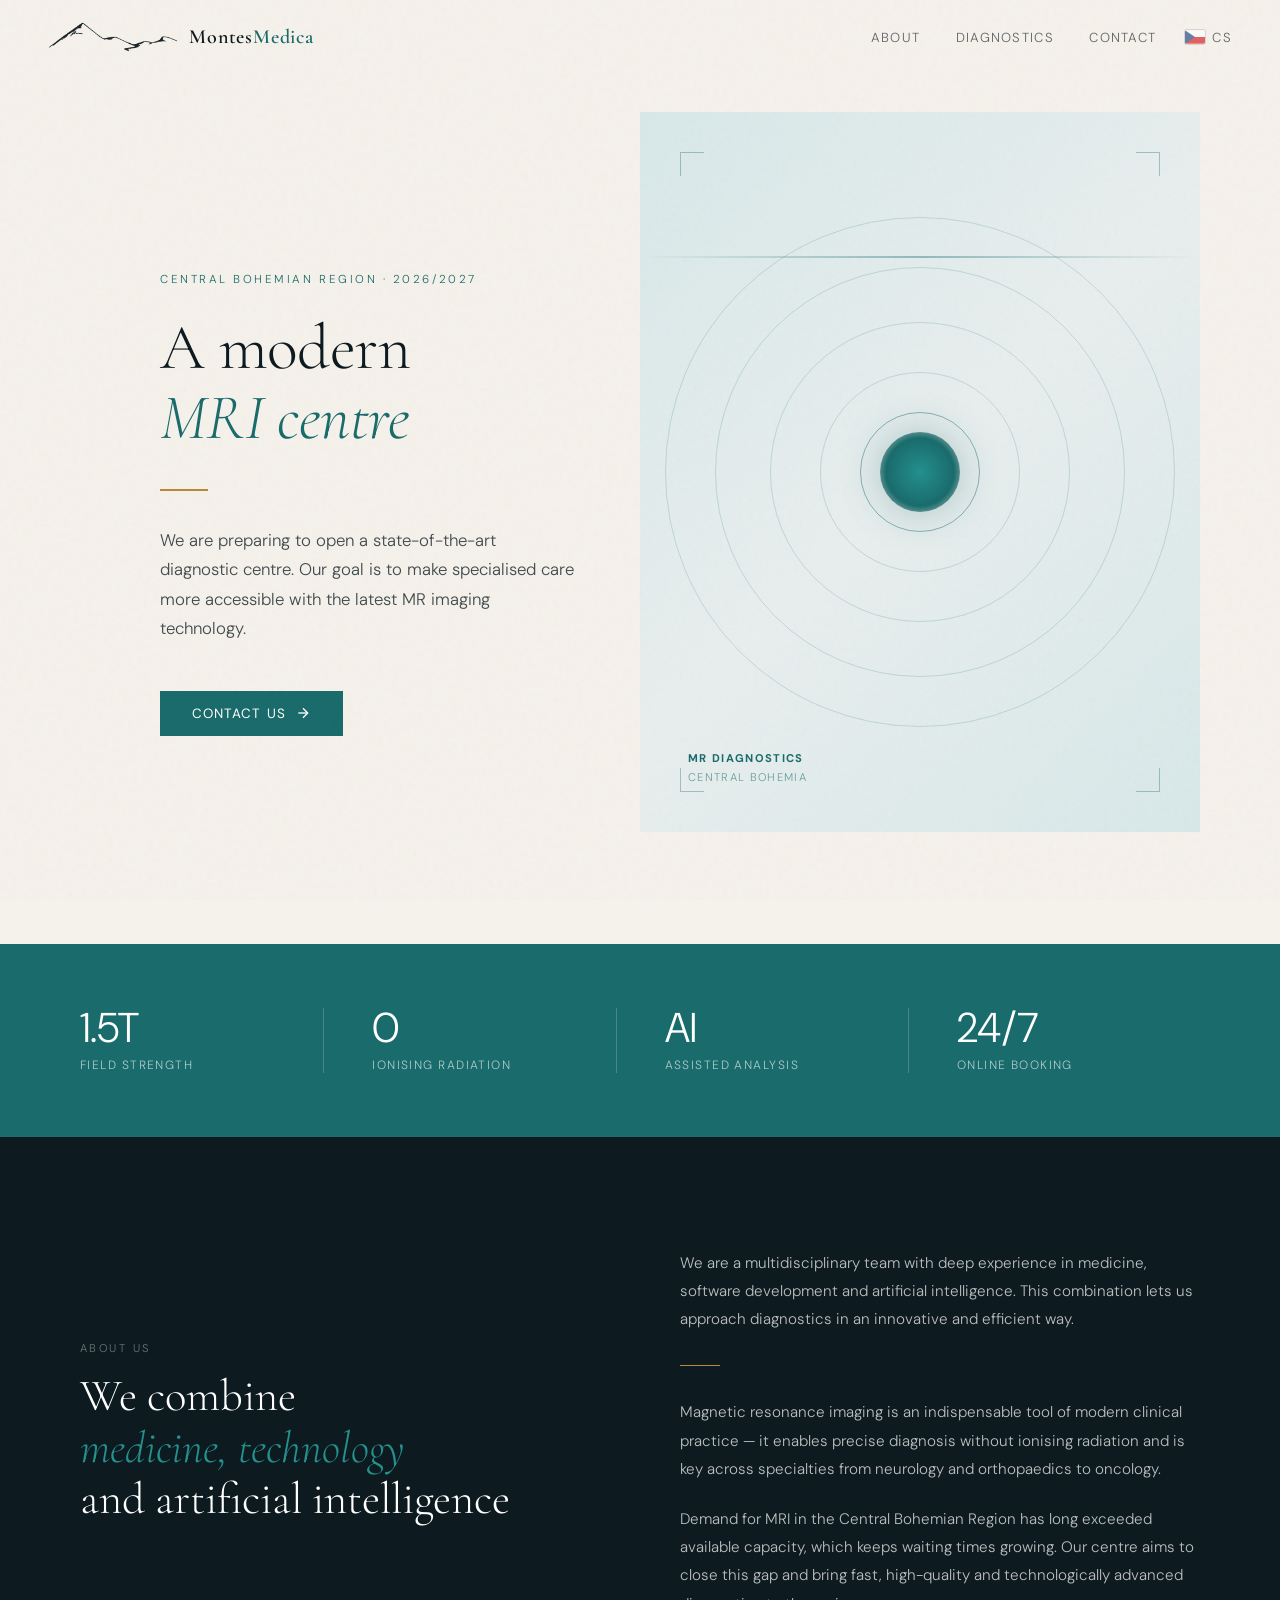
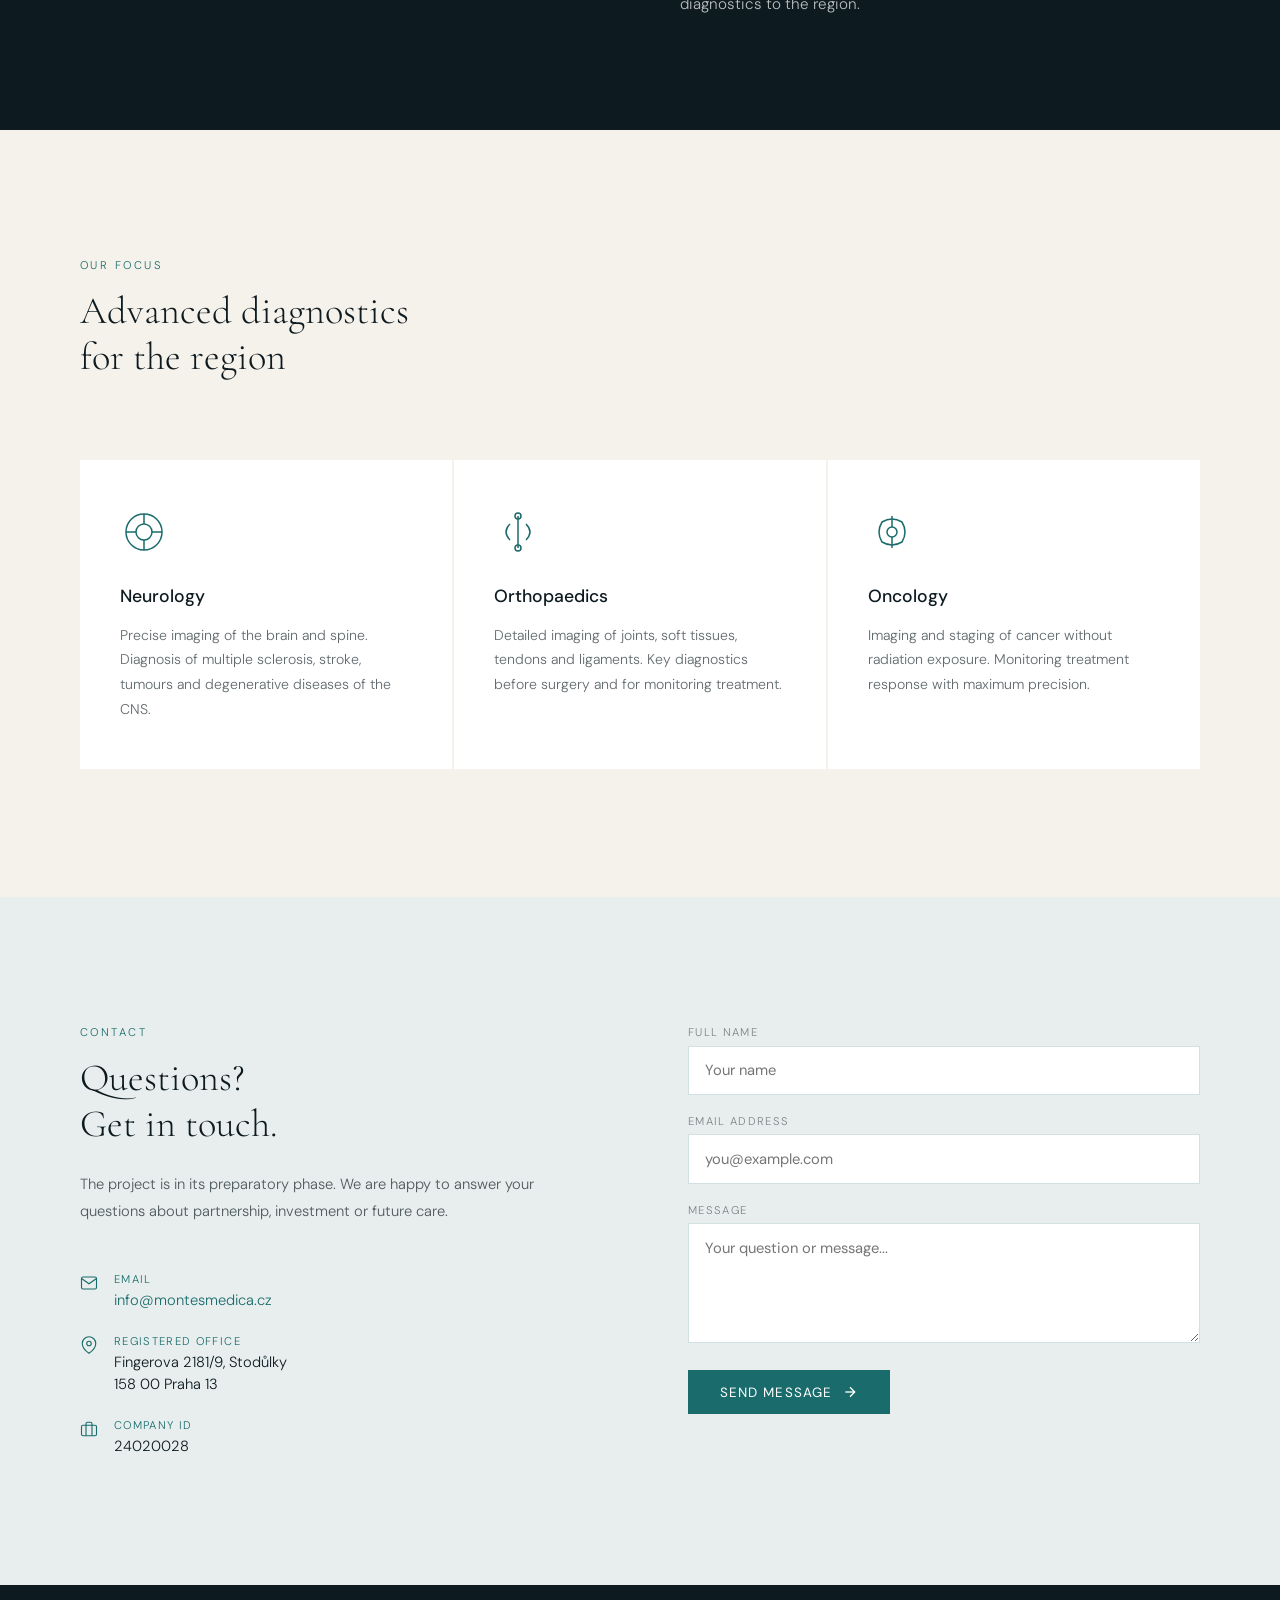
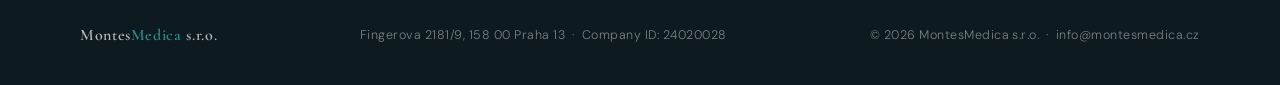
==== commit 096f4594: "Hide the aEyes page for now: MRI centre is the landing page again - index.html / en/index.html: MR p" ====
--- a/en/index.html
+++ b/en/index.html
@@ -3,7 +3,7 @@
 <head>
   <meta charset="UTF-8" />
   <meta name="viewport" content="width=device-width, initial-scale=1.0" />
-  <title>aEyes by MontesMedica</title>
+  <title>MRI centre · MontesMedica</title>
   <link rel="icon" href="../assets/img/favicon.svg" type="image/svg+xml" />
   <link rel="icon" href="../assets/img/favicon-32.png" sizes="32x32" type="image/png" />
   <link rel="apple-touch-icon" href="../assets/img/apple-touch-icon.png" />
@@ -15,14 +15,14 @@
   <meta property="og:site_name" content="MontesMedica" />
   <meta property="og:locale" content="en_GB" />
   <meta property="og:url" content="https://montesmedica.cz/en/" />
-  <meta property="og:title" content="aEyes by MontesMedica – AI second reader for MRI" />
-  <meta property="og:description" content="AI expert systems for MRI. First module: a second reader for knee MRI, focused on sports injuries in children and adolescents." />
+  <meta property="og:title" content="MontesMedica – MRI centre, Central Bohemia" />
+  <meta property="og:description" content="We are preparing to open a modern MRI centre in the Central Bohemian Region." />
   <meta property="og:image" content="https://montesmedica.cz/assets/img/og.png" />
   <meta property="og:image:width" content="1200" />
   <meta property="og:image:height" content="630" />
   <meta name="twitter:card" content="summary_large_image" />
   <meta name="theme-color" content="#1a6b6b" />
-  <meta name="description" content="aEyes by MontesMedica: AI expert systems for MRI. First module: a second reader for knee MRI, focused on sports injuries in children and adolescents." />
+  <meta name="description" content="We are preparing to open a modern MRI centre in the Central Bohemian Region." />
 
   <link rel="preconnect" href="https://fonts.googleapis.com" />
   <link rel="preconnect" href="https://fonts.gstatic.com" crossorigin />
@@ -52,6 +52,16 @@
       overflow-x: hidden;
     }
 
+    /* ── Noise texture overlay ── */
+    body::before {
+      content: '';
+      position: fixed; inset: 0;
+      background-image: url("data:image/svg+xml,%3Csvg viewBox='0 0 200 200' xmlns='http://www.w3.org/2000/svg'%3E%3Cfilter id='n'%3E%3CfeTurbulence type='fractalNoise' baseFrequency='0.9' numOctaves='4' stitchTiles='stitch'/%3E%3C/filter%3E%3Crect width='100%25' height='100%25' filter='url(%23n)' opacity='0.035'/%3E%3C/svg%3E");
+      pointer-events: none;
+      z-index: 9999;
+      mix-blend-mode: multiply;
+    }
+
     /* ── Header ── */
     header {
       position: fixed; top: 0; left: 0; right: 0;
@@ -62,9 +72,9 @@
       transition: background 0.5s, backdrop-filter 0.5s;
     }
     header.scrolled {
-      background: rgba(13,26,31,0.88);
+      background: rgba(245,241,235,0.88);
       backdrop-filter: blur(12px);
-      border-bottom: 1px solid rgba(36,145,143,0.2);
+      border-bottom: 1px solid rgba(26,107,107,0.12);
     }
 
     .logo {
@@ -77,114 +87,199 @@
       font-size: 1.25rem;
       font-weight: 600;
       letter-spacing: 0.04em;
-      color: #fff;
-    }
-    .logo-text span { color: var(--teal2); }
+      color: var(--ink);
+    }
+    .logo-text span { color: var(--teal); }
 
     nav a {
       font-size: 0.82rem;
       letter-spacing: 0.1em;
       text-transform: uppercase;
       text-decoration: none;
-      color: #fff;
+      color: var(--ink);
       opacity: 0.65;
       margin-left: 2.2rem;
       transition: opacity 0.2s, color 0.2s;
     }
-    nav a:hover { opacity: 1; color: var(--teal2); }
+    nav a:hover { opacity: 1; color: var(--teal); }
     nav { display: flex; align-items: center; }
     nav a.lang { display: inline-flex; align-items: center; gap: 0.45rem; margin-left: 1.8rem; }
     nav a.lang svg { width: 20px; height: 14px; border-radius: 2px; box-shadow: 0 0 0 1px rgba(0,0,0,0.18); }
-    nav a.nav-mri { opacity: 1; color: var(--teal2); font-weight: 500; }
-    .burger { display: none; background: none; border: 0; cursor: pointer; padding: 0.4rem; margin-left: 1rem; color: #fff; }
+    .burger { display: none; background: none; border: 0; cursor: pointer; padding: 0.4rem; margin-left: 1rem; color: var(--ink); }
     .burger svg { width: 22px; height: 22px; display: block; }
+    nav a.nav-aeyes { opacity: 1; color: var(--teal); font-weight: 500; }
 
     /* ── Hero ── */
     .hero {
-      min-height: min(92vh, 860px);
-      background: var(--ink);
-      color: #fff;
+      min-height: 100vh;
       display: grid;
-      grid-template-columns: 1.1fr 0.9fr;
-      align-items: center;
-      gap: 4rem;
-      padding: 10rem 5rem 6rem;
+      grid-template-columns: 1fr 1fr;
       position: relative;
       overflow: hidden;
     }
+
+    .hero-left {
+      display: flex; flex-direction: column; justify-content: center;
+      padding: 10rem 4rem 6rem 5rem;
+      position: relative; z-index: 2;
+    }
+
     .hero-eyebrow {
       font-size: 0.72rem;
       letter-spacing: 0.22em;
       text-transform: uppercase;
-      color: var(--teal2);
+      color: var(--teal);
       margin-bottom: 1.6rem;
-    }
+      opacity: 0;
+      transform: translateY(16px);
+      animation: fadeUp 0.9s 0.2s forwards;
+    }
+
     .hero-title {
       font-family: 'Cormorant Garamond', serif;
-      font-size: clamp(3.4rem, 7vw, 6.4rem);
+      font-size: clamp(2.8rem, 5vw, 4.8rem);
       font-weight: 300;
-      line-height: 1;
-    }
-    .hero-title em { font-style: italic; color: var(--teal2); }
-    .hero-sub {
-      font-family: 'Cormorant Garamond', serif;
-      font-size: clamp(1.3rem, 2vw, 1.7rem);
-      font-weight: 300;
+      line-height: 1.1;
+      letter-spacing: -0.01em;
+      color: var(--ink);
+      opacity: 0;
+      transform: translateY(20px);
+      animation: fadeUp 1s 0.4s forwards;
+    }
+    .hero-title em {
       font-style: italic;
-      color: rgba(255,255,255,0.55);
-      margin-top: 0.6rem;
-    }
+      color: var(--teal);
+    }
+
     .hero-divider {
       width: 48px; height: 2px;
       background: var(--gold);
       margin: 2.2rem 0;
-    }
+      opacity: 0;
+      animation: fadeUp 0.8s 0.7s forwards;
+    }
+
     .hero-lead {
       font-size: 1.05rem;
       line-height: 1.75;
-      max-width: 480px;
-      color: rgba(255,255,255,0.75);
-    }
-    .hero-pills {
-      display: flex; flex-wrap: wrap; gap: 0.6rem;
-      margin-top: 2.4rem;
-    }
-    .pill {
-      font-size: 0.72rem;
-      letter-spacing: 0.1em;
+      max-width: 420px;
+      opacity: 0;
+      animation: fadeUp 0.9s 0.85s forwards;
+      color: rgba(13,26,31,0.78);
+    }
+
+    .hero-cta {
+      margin-top: 3rem;
+      opacity: 0;
+      animation: fadeUp 0.9s 1.1s forwards;
+    }
+    .btn {
+      display: inline-flex; align-items: center; gap: 0.6rem;
+      padding: 0.85rem 2rem;
+      background: var(--teal);
+      color: #fff;
+      font-family: 'DM Sans', sans-serif;
+      font-size: 0.84rem;
+      font-weight: 400;
+      letter-spacing: 0.08em;
       text-transform: uppercase;
-      padding: 0.45rem 0.9rem;
-      border: 1px solid rgba(36,145,143,0.45);
-      color: rgba(255,255,255,0.8);
-    }
-    .pill.now { background: var(--teal); border-color: var(--teal); color: #fff; }
-
-    /* Knee "scan" visual */
-    .scan {
+      text-decoration: none;
+      border: none;
+      cursor: pointer;
+      transition: background 0.25s, transform 0.25s;
       position: relative;
-      aspect-ratio: 1;
-      max-width: 440px;
-      width: 100%;
-      justify-self: center;
-      border: 1px solid rgba(36,145,143,0.25);
-      background: radial-gradient(circle at 50% 50%, rgba(36,145,143,0.14), transparent 70%);
       overflow: hidden;
     }
-    .scan svg { width: 100%; height: 100%; display: block; }
+    .btn::after {
+      content: '';
+      position: absolute; inset: 0;
+      background: rgba(255,255,255,0.12);
+      transform: translateX(-105%) skewX(-10deg);
+      transition: transform 0.4s;
+    }
+    .btn:hover::after { transform: translateX(105%) skewX(-10deg); }
+    .btn:hover { background: var(--teal2); transform: translateY(-1px); }
+    .btn svg { width: 16px; height: 16px; }
+
+    /* ── Hero Right — MRI Visual ── */
+    .hero-right {
+      position: relative;
+      overflow: hidden;
+    }
+    .mri-canvas {
+      position: absolute; inset: 0;
+      display: flex; align-items: center; justify-content: center;
+    }
+    .mri-bg {
+      width: 100%; height: 100%;
+      background: linear-gradient(135deg, var(--mist) 0%, var(--faint) 50%, var(--mist) 100%);
+    }
+
+    /* Decorative MRI-style rings */
+    .rings-wrap {
+      position: absolute;
+      width: 520px; height: 520px;
+      top: 50%; left: 50%;
+      transform: translate(-50%, -50%);
+    }
+    .ring {
+      position: absolute;
+      border-radius: 50%;
+      border: 1px solid rgba(26,107,107,0.18);
+      top: 50%; left: 50%;
+      transform: translate(-50%,-50%);
+      animation: pulse 5s ease-in-out infinite;
+    }
+    .ring:nth-child(1) { width: 120px; height: 120px; border-color: rgba(26,107,107,0.45); animation-delay: 0s; }
+    .ring:nth-child(2) { width: 200px; height: 200px; animation-delay: 0.4s; }
+    .ring:nth-child(3) { width: 300px; height: 300px; animation-delay: 0.8s; }
+    .ring:nth-child(4) { width: 410px; height: 410px; animation-delay: 1.2s; }
+    .ring:nth-child(5) { width: 510px; height: 510px; animation-delay: 1.6s; }
+
+    .ring-core {
+      position: absolute;
+      width: 80px; height: 80px;
+      border-radius: 50%;
+      background: radial-gradient(circle, var(--teal2) 0%, var(--teal) 60%, transparent 100%);
+      top: 50%; left: 50%;
+      transform: translate(-50%,-50%);
+      box-shadow: 0 0 40px rgba(26,107,107,0.3);
+      animation: corePulse 3s ease-in-out infinite;
+    }
+
+    /* Scan lines */
     .scan-line {
-      position: absolute; left: 0; right: 0; height: 2px;
-      background: linear-gradient(90deg, transparent, rgba(36,145,143,0.8), transparent);
+      position: absolute;
+      left: 0; right: 0;
+      height: 2px;
+      background: linear-gradient(90deg, transparent, rgba(26,107,107,0.4), transparent);
       animation: scan 4s ease-in-out infinite;
-    }
-    .scan-tag {
+      top: 20%;
+    }
+
+    /* Corner marks */
+    .corner {
       position: absolute;
-      font-size: 0.66rem;
+      width: 24px; height: 24px;
+      border-color: rgba(26,107,107,0.35);
+      border-style: solid;
+    }
+    .corner-tl { top: 40px; left: 40px; border-width: 1px 0 0 1px; }
+    .corner-tr { top: 40px; right: 40px; border-width: 1px 1px 0 0; }
+    .corner-bl { bottom: 40px; left: 40px; border-width: 0 0 1px 1px; }
+    .corner-br { bottom: 40px; right: 40px; border-width: 0 1px 1px 0; }
+
+    .hero-data {
+      position: absolute;
+      bottom: 3rem; left: 3rem;
+      font-size: 0.7rem;
       letter-spacing: 0.12em;
+      color: var(--teal);
       text-transform: uppercase;
-      color: var(--teal2);
-    }
-    .scan-tag.tl { top: 1rem; left: 1rem; }
-    .scan-tag.br { bottom: 1rem; right: 1rem; text-align: right; color: rgba(255,255,255,0.5); }
+      opacity: 0;
+      animation: fadeUp 1s 1.4s forwards;
+    }
+    .hero-data p { margin-top: 0.3rem; opacity: 0.6; }
 
     /* ── Sections ── */
     section { padding: 7rem 5rem; }
@@ -196,369 +291,199 @@
       color: var(--teal);
       margin-bottom: 1rem;
     }
-    .section-title {
+
+    /* ── About ── */
+    .about {
+      background: var(--ink);
+      color: #fff;
+      display: grid;
+      grid-template-columns: 1fr 1fr;
+      gap: 5rem;
+      align-items: center;
+      padding: 7rem 5rem;
+    }
+    .about-title {
+      font-family: 'Cormorant Garamond', serif;
+      font-size: clamp(2.2rem, 3.5vw, 3.6rem);
+      font-weight: 300;
+      line-height: 1.15;
+    }
+    .about-title em { font-style: italic; color: var(--teal2); }
+    .about-body {
+      font-size: 0.95rem;
+      line-height: 1.85;
+      color: rgba(255,255,255,0.72);
+    }
+    .about-body p + p { margin-top: 1.4rem; }
+    .about-accent {
+      width: 40px; height: 1px;
+      background: var(--gold);
+      margin: 2rem 0;
+    }
+
+    /* ── Stats strip ── */
+    .stats {
+      background: var(--teal);
+      padding: 4rem 5rem;
+      display: flex;
+      gap: 0;
+    }
+    .stat {
+      flex: 1;
+      padding: 0 3rem;
+      border-right: 1px solid rgba(255,255,255,0.2);
+    }
+    .stat:first-child { padding-left: 0; }
+    .stat:last-child { border-right: none; }
+    .stat-num {
+      font-size: 2.6rem;
+      font-weight: 300;
+      color: #fff;
+      line-height: 1;
+    }
+    .stat-label {
+      font-size: 0.75rem;
+      letter-spacing: 0.12em;
+      text-transform: uppercase;
+      color: rgba(255,255,255,0.65);
+      margin-top: 0.5rem;
+    }
+
+    /* ── Features ── */
+    .features {
+      padding: 8rem 5rem;
+      background: var(--paper);
+    }
+    .features-header {
+      max-width: 560px;
+      margin-bottom: 5rem;
+    }
+    .features-title {
       font-family: 'Cormorant Garamond', serif;
       font-size: clamp(2rem, 3vw, 3rem);
       font-weight: 300;
       line-height: 1.2;
-      max-width: 720px;
-    }
-    .section-title em { font-style: italic; color: var(--teal); }
-    .section-lead {
-      font-size: 0.95rem;
-      line-height: 1.8;
-      color: rgba(13,26,31,0.7);
-      max-width: 640px;
-      margin-top: 1.4rem;
-    }
-
-    /* ── Principles strip ── */
-    .stats {
-      background: var(--teal);
-      padding: 4rem 5rem;
-      display: flex;
-    }
-    .stat {
-      flex: 1;
-      padding: 0 3rem;
-      border-right: 1px solid rgba(255,255,255,0.2);
-    }
-    .stat:first-child { padding-left: 0; }
-    .stat:last-child { border-right: none; }
-    .stat-num {
-      font-size: 1.35rem;
-      font-weight: 500;
-      color: #fff;
-      line-height: 1.2;
-    }
-    .stat-label {
-      font-size: 0.8rem;
-      line-height: 1.6;
-      color: rgba(255,255,255,0.72);
-      margin-top: 0.7rem;
-    }
-
-    /* ── Why knee ── */
-    .cards {
+      margin-top: 0.8rem;
+    }
+    .features-grid {
       display: grid;
-      grid-template-columns: repeat(2, 1fr);
+      grid-template-columns: repeat(3, 1fr);
       gap: 2px;
-      margin-top: 4rem;
-    }
-    .card {
+    }
+    .feature-card {
       background: #fff;
-      padding: 2.8rem 2.4rem;
+      padding: 3rem 2.5rem;
       position: relative;
+      overflow: hidden;
       transition: transform 0.3s;
     }
-    .card:hover { transform: translateY(-4px); }
-    .card::before {
+    .feature-card:hover { transform: translateY(-4px); }
+    .feature-card::before {
       content: '';
-      position: absolute; bottom: 0; left: 0; right: 0;
+      position: absolute;
+      bottom: 0; left: 0; right: 0;
       height: 3px;
       background: var(--teal);
       transform: scaleX(0);
       transform-origin: left;
       transition: transform 0.4s;
     }
-    .card:hover::before { transform: scaleX(1); }
-    .card-kicker {
-      font-size: 0.7rem;
-      letter-spacing: 0.16em;
-      text-transform: uppercase;
-      color: var(--gold);
-      margin-bottom: 0.9rem;
-    }
-    .card-title {
+    .feature-card:hover::before { transform: scaleX(1); }
+    .feature-icon {
+      width: 48px; height: 48px;
+      margin-bottom: 1.8rem;
+      color: var(--teal);
+    }
+    .feature-title {
       font-size: 1.1rem;
       font-weight: 500;
-      line-height: 1.35;
-      margin-bottom: 0.9rem;
-    }
-    .card-text {
+      margin-bottom: 1rem;
+    }
+    .feature-text {
       font-size: 0.88rem;
       line-height: 1.75;
       color: rgba(13,26,31,0.65);
     }
-    .card-text a { color: var(--teal); text-decoration: none; border-bottom: 1px solid rgba(26,107,107,0.35); }
-    .card-text a:hover { border-bottom-color: var(--teal); }
-    .source {
-      font-size: 0.74rem;
-      color: rgba(13,26,31,0.45);
-      margin-top: 1.6rem;
-    }
-
-    /* ── Pipeline ── */
-    .pipeline { background: var(--faint); }
-    .steps {
+
+    /* ── Contact ── */
+    .contact {
+      background: var(--faint);
+      padding: 8rem 5rem;
       display: grid;
-      grid-template-columns: repeat(5, 1fr);
-      margin-top: 4rem;
-      counter-reset: step;
-    }
-    .step {
-      padding: 0 1.6rem 0 0;
-      position: relative;
-    }
-    .step-num {
-      font-size: 1.6rem;
+      grid-template-columns: 1fr 1fr;
+      gap: 6rem;
+      align-items: start;
+    }
+    .contact-title {
+      font-family: 'Cormorant Garamond', serif;
+      font-size: clamp(2rem, 3vw, 3rem);
       font-weight: 300;
-      color: var(--teal);
-      line-height: 1;
-    }
-    .step-bar {
-      height: 1px;
-      background: rgba(26,107,107,0.35);
-      margin: 1rem 0 1.4rem;
-      position: relative;
-    }
-    .step-bar::after {
-      content: '';
-      position: absolute; left: 0; top: -3px;
-      width: 7px; height: 7px; border-radius: 50%;
-      background: var(--teal);
-    }
-    .step-title {
-      font-size: 1rem;
-      font-weight: 500;
-      margin-bottom: 0.6rem;
-    }
-    .step-text {
-      font-size: 0.84rem;
-      line-height: 1.7;
-      color: rgba(13,26,31,0.65);
-    }
-
-    /* ── Suite ── */
-    .suite { background: var(--ink); color: #fff; }
-    .suite .section-label { color: var(--teal2); }
-    .suite .section-title em { color: var(--teal2); }
-    .suite .section-lead { color: rgba(255,255,255,0.65); }
-    .modules {
-      display: grid;
-      grid-template-columns: repeat(3, 1fr);
-      gap: 1px;
-      background: rgba(255,255,255,0.1);
-      border: 1px solid rgba(255,255,255,0.1);
-      margin-top: 4rem;
-    }
-    .module {
-      background: var(--ink);
-      padding: 2.6rem 2.2rem;
-    }
-    .module.current { background: #10282b; }
-    .module.wide { grid-column: 1 / -1; }
-    .module-when {
-      font-size: 0.68rem;
-      letter-spacing: 0.16em;
-      text-transform: uppercase;
-      color: var(--gold);
-    }
-    .module.current .module-when { color: var(--teal2); }
-    .module-name {
-      font-size: 1.35rem;
-      font-weight: 500;
-      margin: 0.6rem 0 0.9rem;
-    }
-    .module-name span { color: var(--teal2); }
-    .module-text {
-      font-size: 0.86rem;
-      line-height: 1.7;
-      color: rgba(255,255,255,0.62);
-    }
-
-    /* ── Roadmap ── */
-    .roadmap-grid {
-      display: grid;
-      grid-template-columns: repeat(4, 1fr);
-      gap: 2px;
-      margin-top: 4rem;
-    }
-    .phase {
-      background: #fff;
-      padding: 2.4rem 2rem;
-      border-top: 3px solid var(--mist);
-    }
-    .phase.current { border-top-color: var(--teal); }
-    .phase-when {
-      font-size: 1.3rem;
-      font-weight: 400;
-      color: var(--teal);
-    }
-    .phase-title {
-      font-size: 0.74rem;
-      letter-spacing: 0.14em;
-      text-transform: uppercase;
-      margin: 0.4rem 0 1.2rem;
-    }
-    .phase ul { list-style: none; }
-    .phase li {
-      font-size: 0.86rem;
-      line-height: 1.6;
-      color: rgba(13,26,31,0.68);
-      padding-left: 1rem;
-      position: relative;
-      margin-bottom: 0.5rem;
-    }
-    .phase li::before {
-      content: '';
-      position: absolute; left: 0; top: 0.6em;
-      width: 5px; height: 1px;
-      background: var(--gold);
-    }
-
-
-    /* ── Demo ── */
-    .demo { background: #fff; }
-    .demo-grid {
-      display: grid;
-      grid-template-columns: 1.15fr 0.85fr;
-      gap: 2.5rem;
-      margin-top: 4rem;
-      align-items: start;
-    }
-    .viewer {
-      background: var(--ink);
-      color: #fff;
-      padding: 1.6rem 1.8rem 1.8rem;
-      border: 1px solid rgba(36,145,143,0.25);
-    }
-    .viewer-head {
-      display: flex; justify-content: space-between; gap: 1rem; flex-wrap: wrap;
-      font-size: 0.66rem; letter-spacing: 0.12em; text-transform: uppercase;
-      color: var(--teal2);
+      margin-top: 0.8rem;
       margin-bottom: 1.5rem;
     }
-    .viewer-head span:last-child { color: var(--gold); }
-    .plane { margin-bottom: 1.1rem; }
-    .plane-name {
-      display: flex; justify-content: space-between;
-      font-size: 0.7rem; letter-spacing: 0.1em; text-transform: uppercase;
-      color: rgba(255,255,255,0.55);
-      margin-bottom: 0.45rem;
-    }
-    .plane-name b { font-weight: 400; color: var(--teal2); }
-    .slices { display: grid; grid-template-columns: repeat(24, 1fr); gap: 3px; }
-    .slices i {
-      display: block; aspect-ratio: 1;
-      background: rgba(36,145,143,0.1);
-      border: 1px solid rgba(36,145,143,0.22);
-    }
-    .slices i.w1 { background: rgba(36,145,143,0.38); }
-    .slices i.w2 { background: rgba(36,145,143,0.75); }
-    .slices i.w3 { background: var(--gold); border-color: var(--gold); }
-    .probs {
-      margin-top: 1.6rem;
-      border-top: 1px solid rgba(255,255,255,0.1);
-      padding-top: 1.4rem;
-    }
-    .prob {
-      display: grid; grid-template-columns: minmax(9rem, 1fr) 2fr auto;
-      gap: 1rem; align-items: center;
-      font-size: 0.82rem;
-      margin-bottom: 0.75rem;
-    }
-    .prob-bar { height: 6px; background: rgba(255,255,255,0.08); }
-    .prob-bar i { display: block; height: 100%; background: var(--teal2); }
-    .prob.high .prob-bar i { background: var(--gold); }
-    .prob-val { font-variant-numeric: tabular-nums; color: rgba(255,255,255,0.8); min-width: 3.5ch; text-align: right; }
-    .viewer-legend {
-      display: flex; gap: 1.2rem; flex-wrap: wrap;
-      margin-top: 1.2rem;
-      font-size: 0.66rem; letter-spacing: 0.08em; text-transform: uppercase;
-      color: rgba(255,255,255,0.45);
-    }
-    .viewer-legend i { display: inline-block; width: 9px; height: 9px; margin-right: 0.4rem; vertical-align: -1px; }
-    .report {
-      background: var(--faint);
-      padding: 2rem 2.2rem;
-      font-size: 0.88rem; line-height: 1.75;
-    }
-    .report h3 {
-      font-size: 0.7rem; letter-spacing: 0.16em; text-transform: uppercase;
-      color: var(--gold); font-weight: 400;
-      margin-bottom: 1.1rem;
-    }
-    .report dl { display: grid; grid-template-columns: auto 1fr; gap: 0.35rem 1.2rem; }
-    .report dt { color: rgba(13,26,31,0.55); }
-    .report dd { font-weight: 400; }
-    .report p { margin-top: 1.2rem; color: rgba(13,26,31,0.68); font-size: 0.84rem; }
-    .demo-note {
-      font-size: 0.76rem; line-height: 1.7;
-      color: rgba(13,26,31,0.55);
-      border-left: 2px solid var(--gold);
-      padding-left: 1rem;
-      margin-top: 1.6rem;
-    }
-    .demo-cta { margin-top: 2.6rem; display: flex; flex-wrap: wrap; align-items: center; gap: 1.4rem; }
-    .btn.teal { background: var(--teal); }
-    .btn.teal:hover { background: var(--teal2); }
-    .demo-cta small { font-size: 0.82rem; line-height: 1.6; color: rgba(13,26,31,0.6); max-width: 360px; }
-
-    /* ── Team ── */
-    .team { background: var(--faint); }
-    .team-group {
-      font-size: 0.7rem; letter-spacing: 0.2em; text-transform: uppercase;
-      color: var(--teal);
-      margin: 3.5rem 0 1rem;
-    }
-    .team-group:first-of-type { margin-top: 4rem; }
-    .people { display: grid; grid-template-columns: repeat(3, 1fr); gap: 2px; }
-    .people.two { grid-template-columns: repeat(2, 1fr); }
-    .person { background: #fff; padding: 2.4rem 2.2rem; }
-    .avatar {
-      width: 64px; height: 64px; border-radius: 50%;
-      background: var(--mist); color: var(--teal);
-      display: flex; align-items: center; justify-content: center;
-      font-family: 'Cormorant Garamond', serif;
-      font-size: 1.5rem; font-weight: 600; letter-spacing: 0.02em;
-      margin-bottom: 1.4rem;
-    }
-    .person-name { font-size: 1.1rem; font-weight: 500; }
-    .person-role {
-      font-size: 0.7rem; letter-spacing: 0.14em; text-transform: uppercase;
-      color: var(--gold);
-      margin: 0.4rem 0 0.9rem;
-    }
-
-    /* ── Disclaimer / CTA ── */
-    .cta {
-      background: var(--teal);
-      color: #fff;
-      display: grid;
-      grid-template-columns: 1.2fr 0.8fr;
-      gap: 4rem;
-      align-items: center;
-    }
-    .cta .section-label { color: rgba(255,255,255,0.6); }
-    .cta .section-title { color: #fff; }
-    .cta p {
+    .contact-body {
       font-size: 0.92rem;
       line-height: 1.8;
-      color: rgba(255,255,255,0.8);
-      margin-top: 1.2rem;
-    }
-    .btn {
-      display: inline-flex; align-items: center; gap: 0.6rem;
-      padding: 0.85rem 2rem;
-      background: var(--ink);
-      color: #fff;
-      font-size: 0.84rem;
-      font-weight: 400;
-      letter-spacing: 0.08em;
+      color: rgba(13,26,31,0.7);
+    }
+    .contact-info {
+      margin-top: 3rem;
+      display: flex; flex-direction: column; gap: 1.4rem;
+    }
+    .contact-row {
+      display: flex; align-items: flex-start; gap: 1rem;
+    }
+    .contact-row svg {
+      width: 18px; height: 18px;
+      color: var(--teal);
+      flex-shrink: 0;
+      margin-top: 2px;
+    }
+    .contact-row-label {
+      font-size: 0.7rem;
+      letter-spacing: 0.12em;
       text-transform: uppercase;
+      color: var(--teal);
+      margin-bottom: 0.2rem;
+    }
+    .contact-row-value {
+      font-size: 0.92rem;
+      line-height: 1.5;
+      color: var(--ink);
+    }
+    .contact-row-value a {
+      color: var(--teal);
       text-decoration: none;
-      transition: background 0.25s, transform 0.25s;
-    }
-    .btn:hover { background: #1c3238; transform: translateY(-1px); }
-    .btn svg { width: 16px; height: 16px; }
-    .note {
-      font-size: 0.76rem;
-      line-height: 1.7;
-      color: rgba(255,255,255,0.6);
-      border-left: 2px solid var(--gold);
-      padding-left: 1rem;
-      margin-top: 2rem;
+    }
+    .contact-row-value a:hover { text-decoration: underline; }
+
+    /* Contact form side */
+    .contact-form { display: flex; flex-direction: column; gap: 1.2rem; }
+    .form-group { display: flex; flex-direction: column; gap: 0.4rem; }
+    .form-label {
+      font-size: 0.7rem;
+      letter-spacing: 0.12em;
+      text-transform: uppercase;
+      color: rgba(13,26,31,0.5);
+    }
+    .form-input, .form-textarea {
+      background: #fff;
+      border: 1px solid rgba(26,107,107,0.2);
+      padding: 0.85rem 1rem;
+      font-family: 'DM Sans', sans-serif;
+      font-size: 0.92rem;
+      color: var(--ink);
+      transition: border-color 0.2s;
+      outline: none;
+      width: 100%;
+    }
+    .form-input:focus, .form-textarea:focus {
+      border-color: var(--teal);
+    }
+    .form-textarea { resize: vertical; min-height: 120px; }
+    .form-submit {
+      align-self: flex-start;
+      margin-top: 0.5rem;
     }
 
     /* ── Footer ── */
@@ -584,65 +509,62 @@
     .footer-logo span { color: var(--teal2); }
 
     /* ── Animations ── */
+    @keyframes fadeUp {
+      to { opacity: 1; transform: translateY(0); }
+    }
+    @keyframes pulse {
+      0%, 100% { opacity: 0.4; transform: translate(-50%,-50%) scale(1); }
+      50% { opacity: 0.9; transform: translate(-50%,-50%) scale(1.03); }
+    }
+    @keyframes corePulse {
+      0%, 100% { box-shadow: 0 0 30px rgba(26,107,107,0.25); }
+      50% { box-shadow: 0 0 60px rgba(26,107,107,0.5); }
+    }
     @keyframes scan {
-      0% { top: 8%; opacity: 0; }
+      0% { top: 10%; opacity: 0; }
       20% { opacity: 1; }
       80% { opacity: 1; }
-      100% { top: 92%; opacity: 0; }
-    }
-    @keyframes glow {
-      0%, 100% { opacity: 0.35; }
-      50% { opacity: 0.9; }
-    }
-    .hot { animation: glow 3s ease-in-out infinite; }
-
+      100% { top: 90%; opacity: 0; }
+    }
+
+    /* Scroll reveal */
     .reveal {
       opacity: 0;
       transform: translateY(28px);
       transition: opacity 0.8s, transform 0.8s;
     }
-    .reveal.visible { opacity: 1; transform: translateY(0); }
-
-    @media (prefers-reduced-motion: reduce) {
-      .scan-line, .hot { animation: none; }
-      .reveal { opacity: 1; transform: none; transition: none; }
+    .reveal.visible {
+      opacity: 1;
+      transform: translateY(0);
     }
 
     /* ── Responsive ── */
-    @media (max-width: 1100px) {
-      .steps { grid-template-columns: 1fr; gap: 2.4rem; }
-      .step { padding: 0; }
-      .roadmap-grid { grid-template-columns: repeat(2, 1fr); }
-    }
     @media (max-width: 900px) {
-      .hero { grid-template-columns: 1fr; padding: 8rem 1rem 4rem; gap: 3rem; min-height: auto; }
-      .scan { max-width: 320px; }
-      section { padding: 5rem 1rem; }
-      .stats { flex-direction: column; gap: 2rem; padding: 3rem 1rem; }
+      .hero { grid-template-columns: 1fr; }
+      .hero-right { display: none; }
+      .hero-left { padding: 9rem 2rem 5rem; }
+      .about { grid-template-columns: 1fr; padding: 5rem 2rem; gap: 2.5rem; }
+      .stats { flex-direction: column; gap: 2rem; padding: 3rem 2rem; }
       .stat { border-right: none; border-bottom: 1px solid rgba(255,255,255,0.2); padding: 0 0 2rem; }
       .stat:last-child { border-bottom: none; }
-      .cards, .modules, .roadmap-grid { grid-template-columns: 1fr; }
-      .module.wide { grid-column: auto; }
-      .cta { grid-template-columns: 1fr; gap: 2rem; }
-      .demo-grid { grid-template-columns: 1fr; }
-      .people, .people.two { grid-template-columns: 1fr; }
-      header { padding: 1.2rem 1rem; }
+      .features { padding: 5rem 2rem; }
+      .features-grid { grid-template-columns: 1fr; gap: 2px; }
+      .contact { grid-template-columns: 1fr; padding: 5rem 2rem; gap: 3rem; }
+      section { padding: 5rem 2rem; }
+      header { padding: 1.2rem 1.5rem; }
       nav { margin-left: 1rem; }
       nav a { display: none; white-space: nowrap; }
-      nav a.nav-mri { display: inline; margin-left: 0; }
+      nav a.nav-aeyes { display: inline; margin-left: 0; }
       nav a.lang { display: inline-flex; margin-left: 1rem; }
       .burger { display: block; }
-      nav.open { position: fixed; inset: 0 0 auto 0; flex-direction: column; align-items: stretch; padding: 4.6rem 1rem 1.4rem; background: rgba(13,26,31,0.97); backdrop-filter: blur(12px); margin: 0; }
-      nav.open a { display: block; margin: 0; padding: 0.9rem 0; border-top: 1px solid rgba(255,255,255,0.1); }
-      nav.open a.lang { display: inline-flex; margin: 0; padding: 0.9rem 0; border-top: 1px solid rgba(255,255,255,0.1); }
+      nav.open { position: fixed; inset: 0 0 auto 0; flex-direction: column; align-items: stretch; padding: 4.6rem 1rem 1.4rem; background: rgba(245,241,235,0.97); backdrop-filter: blur(12px); margin: 0; }
+      nav.open a { display: block; margin: 0; padding: 0.9rem 0; border-top: 1px solid rgba(26,107,107,0.12); }
+      nav.open a.lang { display: inline-flex; margin: 0; padding: 0.9rem 0; border-top: 1px solid rgba(26,107,107,0.12); }
       nav.open .burger { position: absolute; right: 1rem; top: 1.1rem; }
       .logo { gap: 0.5rem; }
       .logo-mark { height: 20px; }
       .logo-text { font-size: 1.05rem; }
-    }
-    @media (max-width: 480px) {
-      .logo-text { display: none; }
-      footer { flex-direction: column; gap: 1rem; text-align: center; padding: 2rem 1rem; }
+      footer { flex-direction: column; gap: 1rem; text-align: center; padding: 2rem; }
     }
   </style>
 </head>
@@ -650,333 +572,212 @@
 
 <!-- ── Header ── -->
 <header id="header">
-  <a href="#" class="logo">
-    <img class="logo-mark" src="../assets/img/logo-mountain-light.png" alt="" width="130" height="30" />
+  <a href="index.html" class="logo">
+    <img class="logo-mark" src="../assets/img/logo-mountain-ink.png" alt="" width="130" height="30" />
     <span class="logo-text">Montes<span>Medica</span></span>
   </a>
   <nav>
-    <a href="#koleno">Knee</a>
-    <a href="#jak-to-funguje">How it works</a>
-    <a href="#demo">Demo</a>
-    <a href="#moduly">Modules</a>
-    <a href="#plan">Roadmap</a>
-    <a href="#spoluprace">Partnership</a>
-    <a href="mri.html" class="nav-mri">MRI centre</a>
-    <a href="../index.html" class="lang" hreflang="cs" lang="cs" title="Česky"><svg viewBox="0 0 6 4" aria-hidden="true"><rect width="6" height="2" fill="#fff"/><rect y="2" width="6" height="2" fill="#d7141a"/><path d="M0,0L3,2L0,4z" fill="#11457e"/></svg>CS</a>
+    <a href="#o-nas">About</a>
+    <a href="#diagnostika">Diagnostics</a>
+    <a href="#kontakt">Contact</a>
+    <!-- aEyes hidden for now (commit ff2e078 has the page): <a href="aeyes.html" class="nav-aeyes">aEyes</a> -->
+    <a href="../" class="lang" hreflang="cs" lang="cs" title="Česky"><svg viewBox="0 0 6 4" aria-hidden="true"><rect width="6" height="2" fill="#fff"/><rect y="2" width="6" height="2" fill="#d7141a"/><path d="M0,0L3,2L0,4z" fill="#11457e"/></svg>CS</a>
     <button class="burger" type="button" aria-label="Menu" aria-expanded="false" onclick="toggleNav(this)"><svg viewBox="0 0 24 24" fill="none" stroke="currentColor" stroke-width="1.8" stroke-linecap="round"><line x1="4" y1="7" x2="20" y2="7"/><line x1="4" y1="12" x2="20" y2="12"/><line x1="4" y1="17" x2="20" y2="17"/></svg></button>
   </nav>
 </header>
 
 <!-- ── Hero ── -->
 <section class="hero" id="home">
-  <div>
-    <p class="hero-eyebrow">AI expert systems for radiology · Prague</p>
-    <h1 class="hero-title"><em>a</em>Eyes</h1>
-    <p class="hero-sub">by MontesMedica</p>
+  <div class="hero-left">
+    <p class="hero-eyebrow">Central Bohemian Region · 2026/2027</p>
+    <h1 class="hero-title">
+      A modern<br><em>MRI centre</em>
+    </h1>
     <div class="hero-divider"></div>
     <p class="hero-lead">
-      AI expert systems for MRI. Each module is a specialised second reader for one body region. The first module reads knee MRI: abnormal finding, anterior cruciate ligament tear and meniscal tear. Our focus is sports injuries in children and adolescents.
+      We are preparing to open a state-of-the-art diagnostic centre. Our goal is to make specialised care more accessible with the latest MR imaging technology.
     </p>
-    <div class="hero-pills">
-      <span class="pill now">Knee MRI · now</span>
-      <span class="pill">Spine MRI · 2027</span>
-      <span class="pill">Histopathology · 2028</span>
-    </div>
-  </div>
-
-  <div class="scan" aria-hidden="true">
-    <svg viewBox="0 0 400 400" fill="none" xmlns="http://www.w3.org/2000/svg">
-      <!-- stylised sagittal knee -->
-      <g stroke="#24918f" stroke-width="1.2" opacity="0.8">
-        <path d="M150 20 C150 110 140 150 150 185 C160 215 240 215 250 185 C262 150 250 110 250 20"/>
-        <path d="M145 380 C150 300 140 262 150 238 C165 215 235 215 250 238 C262 262 250 300 255 380"/>
-        <ellipse cx="275" cy="175" rx="16" ry="30" opacity="0.7"/>
-        <path d="M160 222 Q200 212 240 222" stroke-dasharray="4 3"/>
-      </g>
-      <!-- ACL -->
-      <path d="M180 200 L222 236" stroke="#b8893a" stroke-width="2.2" class="hot"/>
-      <!-- menisci -->
-      <path d="M156 226 L176 222 L172 232 Z" fill="#24918f" opacity="0.6"/>
-      <path d="M224 222 L244 226 L228 232 Z" fill="#24918f" opacity="0.6"/>
-      <!-- attention box -->
-      <rect x="160" y="185" width="80" height="62" stroke="#b8893a" stroke-width="1" stroke-dasharray="5 4"/>
-      <!-- grid ticks -->
-      <g stroke="rgba(255,255,255,0.15)">
-        <line x1="0" y1="100" x2="12" y2="100"/><line x1="0" y1="200" x2="12" y2="200"/><line x1="0" y1="300" x2="12" y2="300"/>
-        <line x1="100" y1="400" x2="100" y2="388"/><line x1="200" y1="400" x2="200" y2="388"/><line x1="300" y1="400" x2="300" y2="388"/>
-      </g>
-    </svg>
-    <div class="scan-line"></div>
-    <div class="scan-tag tl">SAG · PD · 1.5T</div>
-    <div class="scan-tag br">P(ACL tear)<br>highlighted slices</div>
+    <div class="hero-cta">
+      <a href="#kontakt" class="btn">
+        Contact us
+        <svg viewBox="0 0 24 24" fill="none" stroke="currentColor" stroke-width="2"><line x1="5" y1="12" x2="19" y2="12"/><polyline points="12 5 19 12 12 19"/></svg>
+      </a>
+    </div>
+  </div>
+
+  <div class="hero-right">
+    <div class="mri-bg"></div>
+    <div class="mri-canvas">
+      <div class="rings-wrap">
+        <div class="ring"></div>
+        <div class="ring"></div>
+        <div class="ring"></div>
+        <div class="ring"></div>
+        <div class="ring"></div>
+        <div class="ring-core"></div>
+      </div>
+      <div class="scan-line"></div>
+    </div>
+    <div class="corner corner-tl"></div>
+    <div class="corner corner-tr"></div>
+    <div class="corner corner-bl"></div>
+    <div class="corner corner-br"></div>
+    <div class="hero-data">
+      <strong>MR Diagnostics</strong>
+      <p>Central Bohemia</p>
+    </div>
   </div>
 </section>
 
-<!-- ── Principles ── -->
+<!-- ── Stats ── -->
 <div class="stats reveal">
   <div class="stat">
-    <div class="stat-num">Second reader</div>
-    <div class="stat-label">Supports the radiologist's decision, never replaces it. The physician always makes the final call.</div>
+    <div class="stat-num">1.5T</div>
+    <div class="stat-label">Field strength</div>
   </div>
   <div class="stat">
-    <div class="stat-num">In the hospital</div>
-    <div class="stat-label">Runs on a single GPU workstation inside the hospital. Patient data never leaves the site.</div>
+    <div class="stat-num">0</div>
+    <div class="stat-label">Ionising radiation</div>
   </div>
   <div class="stat">
-    <div class="stat-num">Reasons shown</div>
-    <div class="stat-label">For every finding, it shows the slices that led to it.</div>
+    <div class="stat-num">AI</div>
+    <div class="stat-label">Assisted analysis</div>
   </div>
   <div class="stat">
-    <div class="stat-num">EU MDR</div>
-    <div class="stat-label">Designed from day one as a Class IIa medical device.</div>
+    <div class="stat-num">24/7</div>
+    <div class="stat-label">Online booking</div>
   </div>
 </div>
 
-<!-- ── Why knee ── -->
-<section id="koleno">
+<!-- ── About ── -->
+<section class="about" id="o-nas">
   <div class="reveal">
-    <p class="section-label">First module · aEyes-knee</p>
-    <h2 class="section-title">Knee MRI: more scans every year,<br><em>and reporting can't keep up</em></h2>
-  </div>
-  <div class="cards">
-    <div class="card reveal">
-      <p class="card-kicker">Volume</p>
-      <h3 class="card-title">Three planes, dozens of slices in every study</h3>
-      <p class="card-text">Knee MRI is among the most frequent MRI examinations. Scanner numbers keep growing; radiologist numbers do not grow with them.</p>
-    </div>
-    <div class="card reveal" style="transition-delay:0.15s">
-      <p class="card-kicker">Decisions</p>
-      <h3 class="card-title">Two findings decide what happens next</h3>
-      <p class="card-text">An ACL tear and a meniscal tear decide between conservative treatment and surgery. In the Stanford MRNet reader study, model assistance raised clinicians' specificity for ACL tears by 4.8 percentage points: fewer false positives in patients without a tear.</p>
-    </div>
-  </div>
-  <p class="source reveal">Source: Bien et al., PLOS Medicine 2018 (MRNet reader study)</p>
+    <p class="section-label" style="color:rgba(255,255,255,0.4)">About us</p>
+    <h2 class="about-title">
+      We combine<br><em>medicine, technology</em><br>and artificial intelligence
+    </h2>
+  </div>
+  <div class="reveal">
+    <div class="about-body">
+      <p>
+        We are a multidisciplinary team with deep experience in medicine, software development and artificial intelligence. This combination lets us approach diagnostics in an innovative and efficient way.
+      </p>
+      <div class="about-accent"></div>
+      <p>
+        Magnetic resonance imaging is an indispensable tool of modern clinical practice — it enables precise diagnosis without ionising radiation and is key across specialties from neurology and orthopaedics to oncology.
+      </p>
+      <p>
+        Demand for MRI in the Central Bohemian Region has long exceeded available capacity, which keeps waiting times growing. Our centre aims to close this gap and bring fast, high-quality and technologically advanced diagnostics to the region.
+      </p>
+    </div>
+  </div>
 </section>
 
-<!-- ── Pipeline ── -->
-<section class="pipeline" id="jak-to-funguje">
-  <div class="reveal">
-    <p class="section-label">How it works</p>
-    <h2 class="section-title">From images<br><em>to a second read</em></h2>
-  </div>
-  <div class="steps">
-    <div class="step reveal">
-      <div class="step-num">01</div><div class="step-bar"></div>
-      <h3 class="step-title">Knee MRI study</h3>
-      <p class="step-text">A standard examination in three planes (sagittal, coronal, axial), as DICOM straight from PACS.</p>
-    </div>
-    <div class="step reveal" style="transition-delay:0.1s">
-      <div class="step-num">02</div><div class="step-bar"></div>
-      <h3 class="step-title">Every slice</h3>
-      <p class="step-text">A neural network processes each slice together with its neighbouring slices.</p>
-    </div>
-    <div class="step reveal" style="transition-delay:0.2s">
-      <div class="step-num">03</div><div class="step-bar"></div>
-      <h3 class="step-title">The whole series</h3>
-      <p class="step-text">The model learns which slices matter and weights them accordingly. Those are the slices it later shows the radiologist.</p>
-    </div>
-    <div class="step reveal" style="transition-delay:0.3s">
-      <div class="step-num">04</div><div class="step-bar"></div>
-      <h3 class="step-title">Three planes together</h3>
-      <p class="step-text">Results from all planes are combined into three probabilities: abnormal finding, ACL tear, meniscal tear.</p>
-    </div>
-    <div class="step reveal" style="transition-delay:0.4s">
-      <div class="step-num">05</div><div class="step-bar"></div>
-      <h3 class="step-title">Second read</h3>
-      <p class="step-text">Probabilities, highlighted slices and a structured report go back into the tools the radiologist already reports in.</p>
+<!-- ── Features ── -->
+<section class="features" id="diagnostika">
+  <div class="features-header reveal">
+    <p class="section-label">Our focus</p>
+    <h2 class="features-title">Advanced diagnostics<br>for the region</h2>
+  </div>
+  <div class="features-grid">
+    <div class="feature-card reveal">
+      <div class="feature-icon">
+        <svg viewBox="0 0 48 48" fill="none" stroke="currentColor" stroke-width="1.5">
+          <circle cx="24" cy="24" r="18"/>
+          <circle cx="24" cy="24" r="8"/>
+          <line x1="24" y1="6" x2="24" y2="16"/>
+          <line x1="24" y1="32" x2="24" y2="42"/>
+          <line x1="6" y1="24" x2="16" y2="24"/>
+          <line x1="32" y1="24" x2="42" y2="24"/>
+        </svg>
+      </div>
+      <h3 class="feature-title">Neurology</h3>
+      <p class="feature-text">Precise imaging of the brain and spine. Diagnosis of multiple sclerosis, stroke, tumours and degenerative diseases of the CNS.</p>
+    </div>
+    <div class="feature-card reveal" style="transition-delay:0.15s">
+      <div class="feature-icon">
+        <svg viewBox="0 0 48 48" fill="none" stroke="currentColor" stroke-width="1.5">
+          <path d="M24 8 L24 40"/>
+          <path d="M16 16 Q8 24 16 32"/>
+          <path d="M32 16 Q40 24 32 32"/>
+          <circle cx="24" cy="8" r="3"/>
+          <circle cx="24" cy="40" r="3"/>
+        </svg>
+      </div>
+      <h3 class="feature-title">Orthopaedics</h3>
+      <p class="feature-text">Detailed imaging of joints, soft tissues, tendons and ligaments. Key diagnostics before surgery and for monitoring treatment.</p>
+    </div>
+    <div class="feature-card reveal" style="transition-delay:0.3s">
+      <div class="feature-icon">
+        <svg viewBox="0 0 48 48" fill="none" stroke="currentColor" stroke-width="1.5">
+          <path d="M14 14 Q24 8 34 14 Q40 24 34 34 Q24 40 14 34 Q8 24 14 14Z"/>
+          <circle cx="24" cy="24" r="5"/>
+          <path d="M24 19 L24 8"/>
+          <path d="M24 29 L24 40"/>
+        </svg>
+      </div>
+      <h3 class="feature-title">Oncology</h3>
+      <p class="feature-text">Imaging and staging of cancer without radiation exposure. Monitoring treatment response with maximum precision.</p>
     </div>
   </div>
 </section>
 
-<!-- ── Demo ── -->
-<section class="demo" id="demo">
-  <div class="reveal">
-    <p class="section-label">Demo</p>
-    <h2 class="section-title">What the radiologist <em>sees</em></h2>
-    <p class="section-lead">The aEyes-knee output for one study: a probability for each of the three findings, the slices that led to them, and a draft structured report. We are not allowed to publish images from the development dataset, so the output is drawn, not photographed. We show the real model run in an online meeting.</p>
-  </div>
-  <div class="demo-grid">
-    <div class="viewer reveal" aria-label="Illustration · not patient data">
-      <div class="viewer-head"><span>aEyes-knee · second reading</span><span>Illustration · not patient data</span></div>
-      <div class="plane">
-        <div class="plane-name"><span>Sagittal · PD · 24 slices</span><b>slices 11–14</b></div>
-        <div class="slices" aria-hidden="true"><i></i><i></i><i></i><i class="w1"></i><i></i><i></i><i class="w1"></i><i class="w1"></i><i class="w2"></i><i class="w2"></i><i class="w3"></i><i class="w3"></i><i class="w3"></i><i class="w3"></i><i class="w2"></i><i class="w1"></i><i class="w1"></i><i></i><i></i><i class="w1"></i><i></i><i></i><i></i><i></i></div>
+<!-- ── Contact ── -->
+<section class="contact" id="kontakt">
+  <div>
+    <p class="section-label reveal">Contact</p>
+    <h2 class="contact-title reveal">Questions?<br>Get in touch.</h2>
+    <p class="contact-body reveal">The project is in its preparatory phase. We are happy to answer your questions about partnership, investment or future care.</p>
+    <div class="contact-info reveal">
+      <div class="contact-row">
+        <svg viewBox="0 0 24 24" fill="none" stroke="currentColor" stroke-width="1.5">
+          <path d="M4 4h16c1.1 0 2 .9 2 2v12c0 1.1-.9 2-2 2H4c-1.1 0-2-.9-2-2V6c0-1.1.9-2 2-2z"/><polyline points="22,6 12,13 2,6"/>
+        </svg>
+        <div>
+          <div class="contact-row-label">Email</div>
+          <div class="contact-row-value"><a href="mailto:info@montesmedica.cz">info@montesmedica.cz</a></div>
+        </div>
       </div>
-      <div class="plane">
-        <div class="plane-name"><span>Coronal · T2 FS · 24 slices</span><b>slices 9–10</b></div>
-        <div class="slices" aria-hidden="true"><i></i><i></i><i></i><i></i><i class="w1"></i><i class="w1"></i><i class="w1"></i><i class="w2"></i><i class="w3"></i><i class="w3"></i><i class="w2"></i><i class="w1"></i><i class="w1"></i><i></i><i></i><i></i><i></i><i class="w1"></i><i></i><i></i><i></i><i></i><i></i><i></i></div>
+      <div class="contact-row">
+        <svg viewBox="0 0 24 24" fill="none" stroke="currentColor" stroke-width="1.5">
+          <path d="M21 10c0 7-9 13-9 13s-9-6-9-13a9 9 0 0 1 18 0z"/><circle cx="12" cy="10" r="3"/>
+        </svg>
+        <div>
+          <div class="contact-row-label">Registered office</div>
+          <div class="contact-row-value">Fingerova 2181/9, Stodůlky<br>158 00 Praha 13</div>
+        </div>
       </div>
-      <div class="plane">
-        <div class="plane-name"><span>Axial · T2 FS · 24 slices</span><b>slices 10–11</b></div>
-        <div class="slices" aria-hidden="true"><i></i><i></i><i></i><i></i><i></i><i class="w1"></i><i class="w1"></i><i class="w1"></i><i class="w1"></i><i class="w2"></i><i class="w2"></i><i class="w1"></i><i class="w1"></i><i class="w1"></i><i></i><i></i><i></i><i></i><i></i><i></i><i></i><i></i><i></i><i></i></div>
+      <div class="contact-row">
+        <svg viewBox="0 0 24 24" fill="none" stroke="currentColor" stroke-width="1.5">
+          <rect x="2" y="7" width="20" height="14" rx="2"/><path d="M16 21V5a2 2 0 0 0-2-2h-4a2 2 0 0 0-2 2v16"/>
+        </svg>
+        <div>
+          <div class="contact-row-label">Company ID</div>
+          <div class="contact-row-value">24020028</div>
+        </div>
       </div>
-      <div class="probs">
-        <div class="prob high"><span>Abnormal finding</span><div class="prob-bar"><i style="width:91%"></i></div><span class="prob-val">0.91</span></div>
-        <div class="prob high"><span>ACL tear</span><div class="prob-bar"><i style="width:87%"></i></div><span class="prob-val">0.87</span></div>
-        <div class="prob"><span>Meniscal tear</span><div class="prob-bar"><i style="width:24%"></i></div><span class="prob-val">0.24</span></div>
-      </div>
-      <div class="viewer-legend">
-        <span><i style="background:rgba(36,145,143,0.75)"></i>Slice weight for the finding</span>
-        <span><i style="background:#b8893a"></i>Highest weight</span>
-        <span>Illustrative values</span>
-      </div>
-    </div>
-    <div class="reveal" style="transition-delay:0.15s">
-      <div class="report">
-        <h3>Draft structured report</h3>
-        <dl>
-          <dt>Study</dt><dd>Knee MRI, 3 planes</dd>
-          <dt>Abnormal finding</dt><dd>likely (0.91)</dd>
-          <dt>Anterior cruciate ligament</dt><dd>tear likely (0.87), sagittal slices 11–14</dd>
-          <dt>Meniscus</dt><dd>tear unlikely (0.24)</dd>
-          <dt>To verify</dt><dd>SAG 11–14, COR 9–10</dd>
-        </dl>
-        <p>The report is a draft. The radiologist confirms, edits or rejects it in the reading room; the conclusion is always theirs.</p>
-      </div>
-      <p class="demo-note">An illustration of the output, not a model result or patient data. aEyes is not a certified medical device and is not intended for clinical use.</p>
-    </div>
-  </div>
-  <div class="demo-cta reveal">
-    <a href="mailto:info@montesmedica.cz?subject=aEyes%20demo" class="btn teal">
-      Book a live demo · 30 min
-      <svg viewBox="0 0 24 24" fill="none" stroke="currentColor" stroke-width="2"><line x1="5" y1="12" x2="19" y2="12"/><polyline points="12 5 19 12 12 19"/></svg>
-    </a>
-    <small>Online meeting. We run the model on studies from a public dataset: DICOM in, highlighted slices, report out.</small>
-  </div>
-</section>
-
-<!-- ── Suite ── -->
-<section class="suite" id="moduly">
-  <div class="reveal">
-    <p class="section-label">The aEyes suite</p>
-    <h2 class="section-title">One expert system<br><em>per organ</em></h2>
-    <p class="section-lead">Every module stands on one platform: connection to PACS and the DICOM viewer, computation on the workstation, operational monitoring and an MDR quality system. Each new module reuses everything already built.</p>
-  </div>
-  <div class="modules">
-    <div class="module current reveal">
-      <p class="module-when">Now · knee MRI</p>
-      <h3 class="module-name">aEyes-<span>knee</span></h3>
-      <p class="module-text">Abnormal finding, ACL tear, meniscal tear. The first module and the regulatory template for all that follow.</p>
-    </div>
-    <div class="module reveal" style="transition-delay:0.1s">
-      <p class="module-when">2027 · spine MRI</p>
-      <h3 class="module-name">aEyes-<span>spine</span></h3>
-      <p class="module-text">Lumbar spine. Same platform, same hospital installation, new module.</p>
-    </div>
-    <div class="module reveal" style="transition-delay:0.2s">
-      <p class="module-when">2028 · histopathology</p>
-      <h3 class="module-name">aEyes-<span>path</span></h3>
-      <p class="module-text">Digitised slides at gigapixel resolution. Same principle: the model learns which parts of the image decide.</p>
-    </div>
-    <div class="module wide reveal">
-      <p class="module-when">Shared platform</p>
-      <h3 class="module-name">One <span>platform</span></h3>
-      <p class="module-text">From model training to the reading room. It plugs easily into the tools a department already uses: PACS, RIS, DICOM viewer. One GPU workstation per site, no patient data in the cloud.</p>
-    </div>
-  </div>
-</section>
-
-<!-- ── Roadmap ── -->
-<section id="plan">
-  <div class="reveal">
-    <p class="section-label">Roadmap</p>
-    <h2 class="section-title">Demo, pilot, <em>CE mark</em></h2>
-    <p class="section-lead">On public data we show that the model reaches published results. The certified device is then trained on prospectively labelled studies from partner hospitals.</p>
-  </div>
-  <div class="roadmap-grid">
-    <div class="phase current reveal">
-      <div class="phase-when">Q4 2026</div>
-      <p class="phase-title">Proof of concept</p>
-      <ul>
-        <li>Accuracy on par with published results on the MRNet dataset</li>
-        <li>External validation on independent data</li>
-        <li>Demo running on a single GPU</li>
-      </ul>
-    </div>
-    <div class="phase reveal" style="transition-delay:0.1s">
-      <div class="phase-when">H1 2027</div>
-      <p class="phase-title">Clinical pilot</p>
-      <ul>
-        <li>Installation at the pilot site</li>
-        <li>Reader study at a partner hospital</li>
-        <li>Data agreements</li>
-      </ul>
-    </div>
-    <div class="phase reveal" style="transition-delay:0.2s">
-      <div class="phase-when">H2 2027</div>
-      <p class="phase-title">MDR Class IIa</p>
-      <ul>
-        <li>ISO 13485 quality management system</li>
-        <li>Technical documentation and clinical evaluation</li>
-        <li>Spine module proof of concept</li>
-      </ul>
-    </div>
-    <div class="phase reveal" style="transition-delay:0.3s">
-      <div class="phase-when">2028</div>
-      <p class="phase-title">CE mark</p>
-      <ul>
-        <li>CE marking for aEyes-knee</li>
-        <li>First deployments in Czechia</li>
-        <li>Histopathology module proof of concept</li>
-      </ul>
-    </div>
-  </div>
-</section>
-
-<!-- ── Team: hidden for now ──
-<section class="team" id="tym">
-  <div class="reveal">
-    <p class="section-label">Team</p>
-    <h2 class="section-title">Medicine, software<br><em>and artificial intelligence</em></h2>
-    <p class="section-lead">A small team in Prague. The founders combine experience in medicine, software development and artificial intelligence; three more people build aEyes and run the company.</p>
-  </div>
-  <p class="team-group reveal">Founders</p>
-  <div class="people two">
-    <div class="person reveal">
-      <div class="avatar" aria-hidden="true">JC</div>
-      <h3 class="person-name">Jindřich Cincibuch</h3>
-      <p class="person-role">Co-founder · Director</p>
-    </div>
-    <div class="person reveal" style="transition-delay:0.1s">
-      <div class="avatar" aria-hidden="true">MB</div>
-      <h3 class="person-name">Martin Baloun</h3>
-      <p class="person-role">Co-founder · Director</p>
-    </div>
-  </div>
-  <p class="team-group reveal">Team</p>
-  <div class="people">
-    <div class="person reveal">
-      <div class="avatar" aria-hidden="true">MŠ</div>
-      <h3 class="person-name">Marek Šust</h3>
-      <p class="person-role">Software development</p>
-    </div>
-    <div class="person reveal" style="transition-delay:0.1s">
-      <div class="avatar" aria-hidden="true">PV</div>
-      <h3 class="person-name">Pavel Vágnerek</h3>
-      <p class="person-role">Software development</p>
-    </div>
-    <div class="person reveal" style="transition-delay:0.2s">
-      <div class="avatar" aria-hidden="true">LK</div>
-      <h3 class="person-name">Laura Kosáková</h3>
-      <p class="person-role">Back office</p>
-    </div>
-  </div>
-</section>
--->
-
-<!-- ── CTA ── -->
-<section class="cta" id="spoluprace">
-  <div class="reveal">
-    <p class="section-label">Partnership</p>
-    <h2 class="section-title">We are looking for partner hospitals, radiologists and investors</h2>
-    <p>If you are interested in a pilot deployment, a reader study or a data partnership, get in touch.</p>
-    <p class="note">aEyes is under development and is not yet a certified medical device. It is not intended for clinical use.</p>
-  </div>
-  <div class="reveal">
-    <a href="mailto:info@montesmedica.cz?subject=aEyes" class="btn">
-      info@montesmedica.cz
-      <svg viewBox="0 0 24 24" fill="none" stroke="currentColor" stroke-width="2"><line x1="5" y1="12" x2="19" y2="12"/><polyline points="12 5 19 12 12 19"/></svg>
-    </a>
+    </div>
+  </div>
+
+  <div class="contact-form reveal">
+    <div class="form-group">
+      <label class="form-label" for="name">Full name</label>
+      <input class="form-input" id="name" type="text" placeholder="Your name" />
+    </div>
+    <div class="form-group">
+      <label class="form-label" for="email">Email address</label>
+      <input class="form-input" id="email" type="email" placeholder="you@example.com" />
+    </div>
+    <div class="form-group">
+      <label class="form-label" for="msg">Message</label>
+      <textarea class="form-textarea" id="msg" placeholder="Your question or message..."></textarea>
+    </div>
+    <div class="form-submit">
+      <button class="btn" type="button" onclick="handleSubmit()">
+        Send message
+        <svg viewBox="0 0 24 24" fill="none" stroke="currentColor" stroke-width="2"><line x1="5" y1="12" x2="19" y2="12"/><polyline points="12 5 19 12 12 19"/></svg>
+      </button>
+    </div>
   </div>
 </section>
 
@@ -988,6 +789,7 @@
 </footer>
 
 <script>
+  // Header scroll effect
   const header = document.getElementById('header');
   window.addEventListener('scroll', () => {
     header.classList.toggle('scrolled', window.scrollY > 60);
@@ -1004,6 +806,7 @@
     nav.querySelector('.burger').setAttribute('aria-expanded', 'false');
   }));
 
+  // Scroll reveal
   const reveals = document.querySelectorAll('.reveal');
   const observer = new IntersectionObserver((entries) => {
     entries.forEach(e => {
@@ -1014,6 +817,20 @@
     });
   }, { threshold: 0.1, rootMargin: '0px 0px -60px 0px' });
   reveals.forEach(el => observer.observe(el));
+
+  // Form handler (mailto fallback — works without backend)
+  function handleSubmit() {
+    const name  = document.getElementById('name').value.trim();
+    const email = document.getElementById('email').value.trim();
+    const msg   = document.getElementById('msg').value.trim();
+    if (!name || !email || !msg) {
+      alert('Please fill in all fields.');
+      return;
+    }
+    const subject = encodeURIComponent('Website enquiry — MontesMedica');
+    const body    = encodeURIComponent(`Name: ${name}\nEmail: ${email}\n\n${msg}`);
+    window.location.href = `mailto:info@montesmedica.cz?subject=${subject}&body=${body}`;
+  }
 </script>
 </body>
 </html>
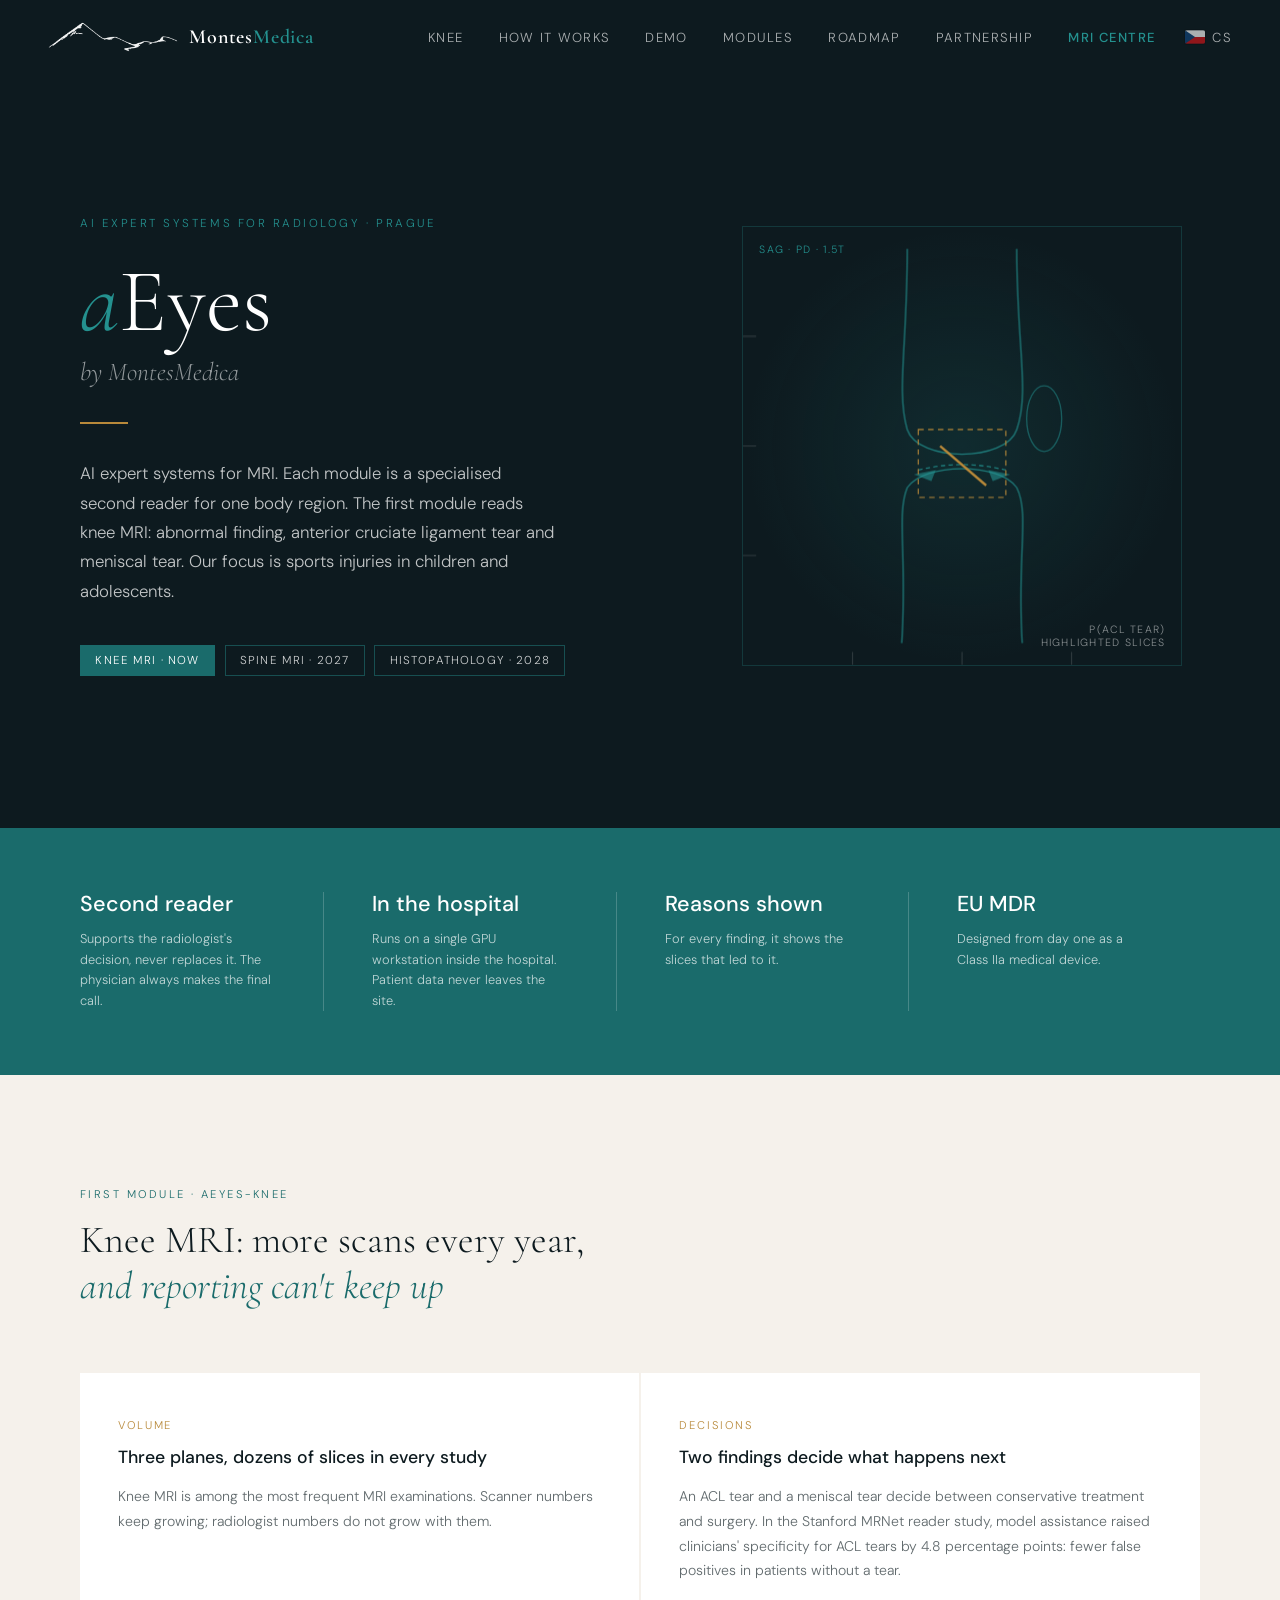
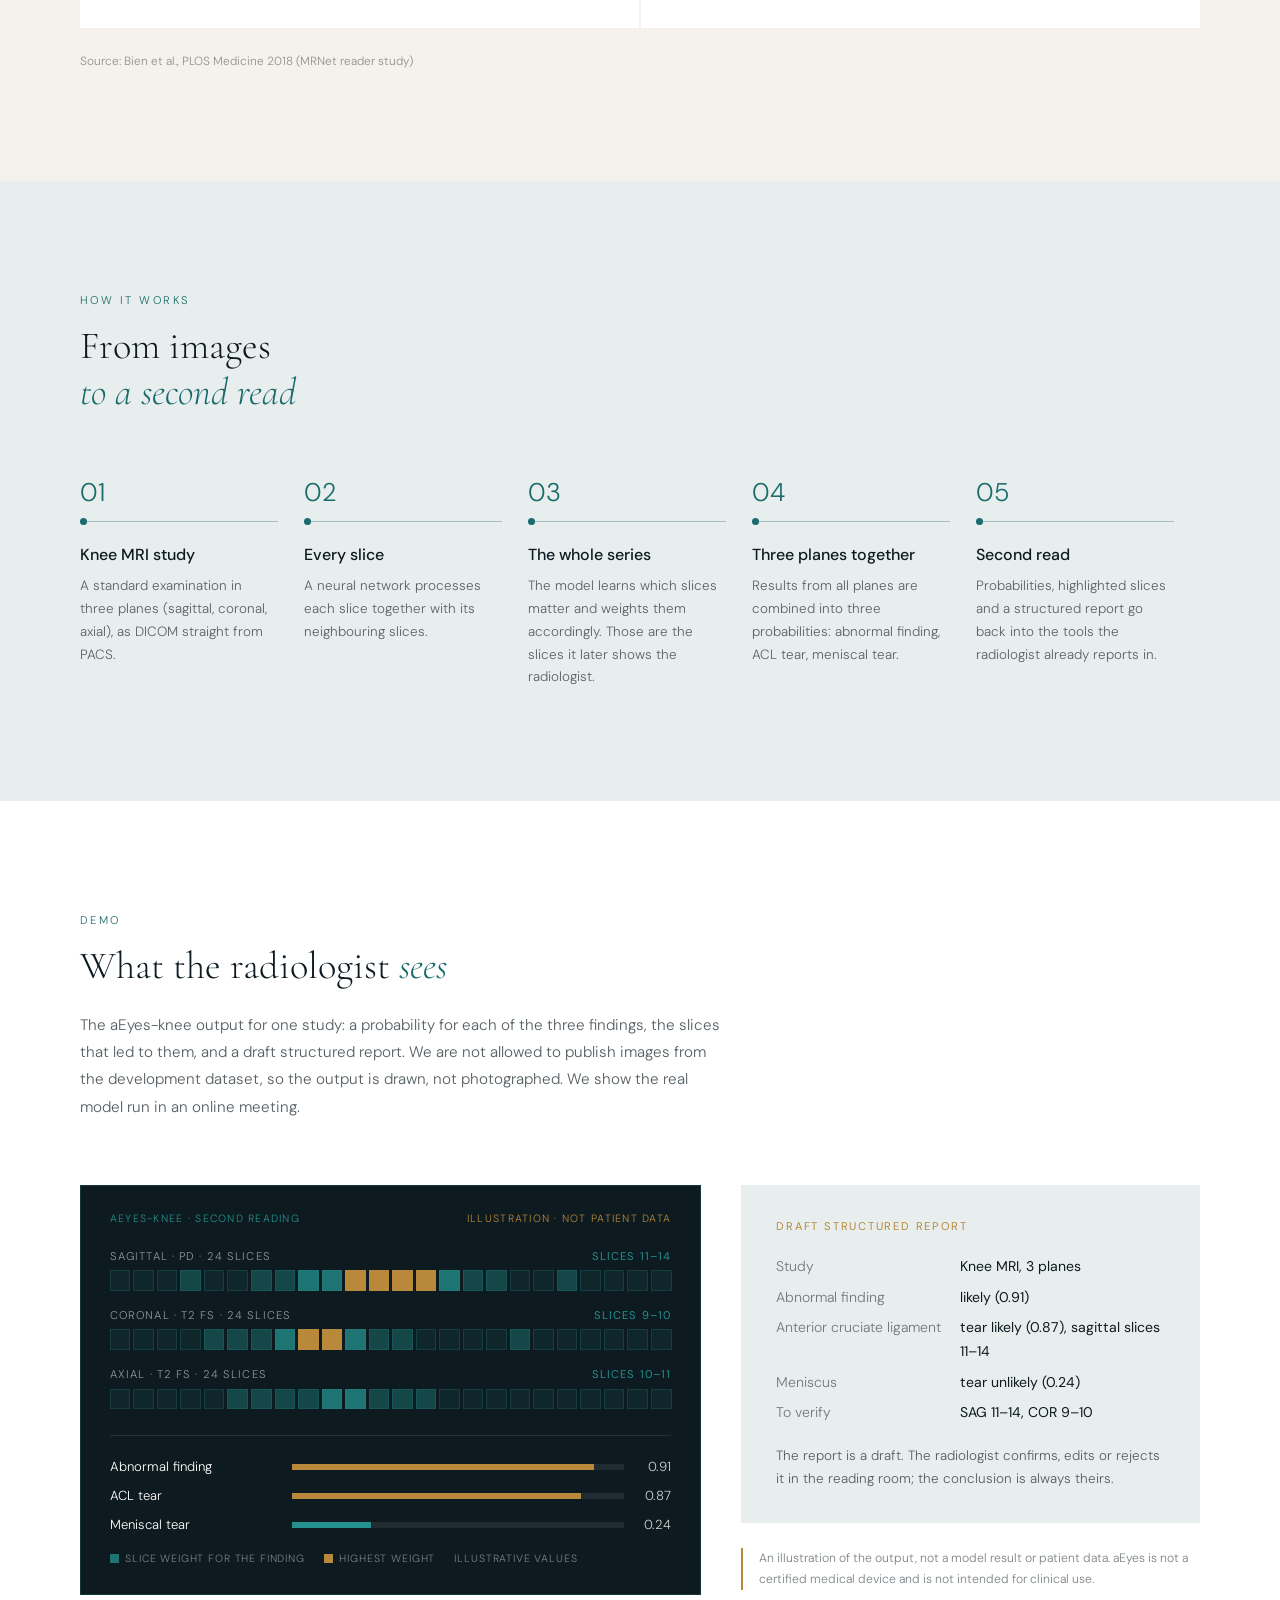
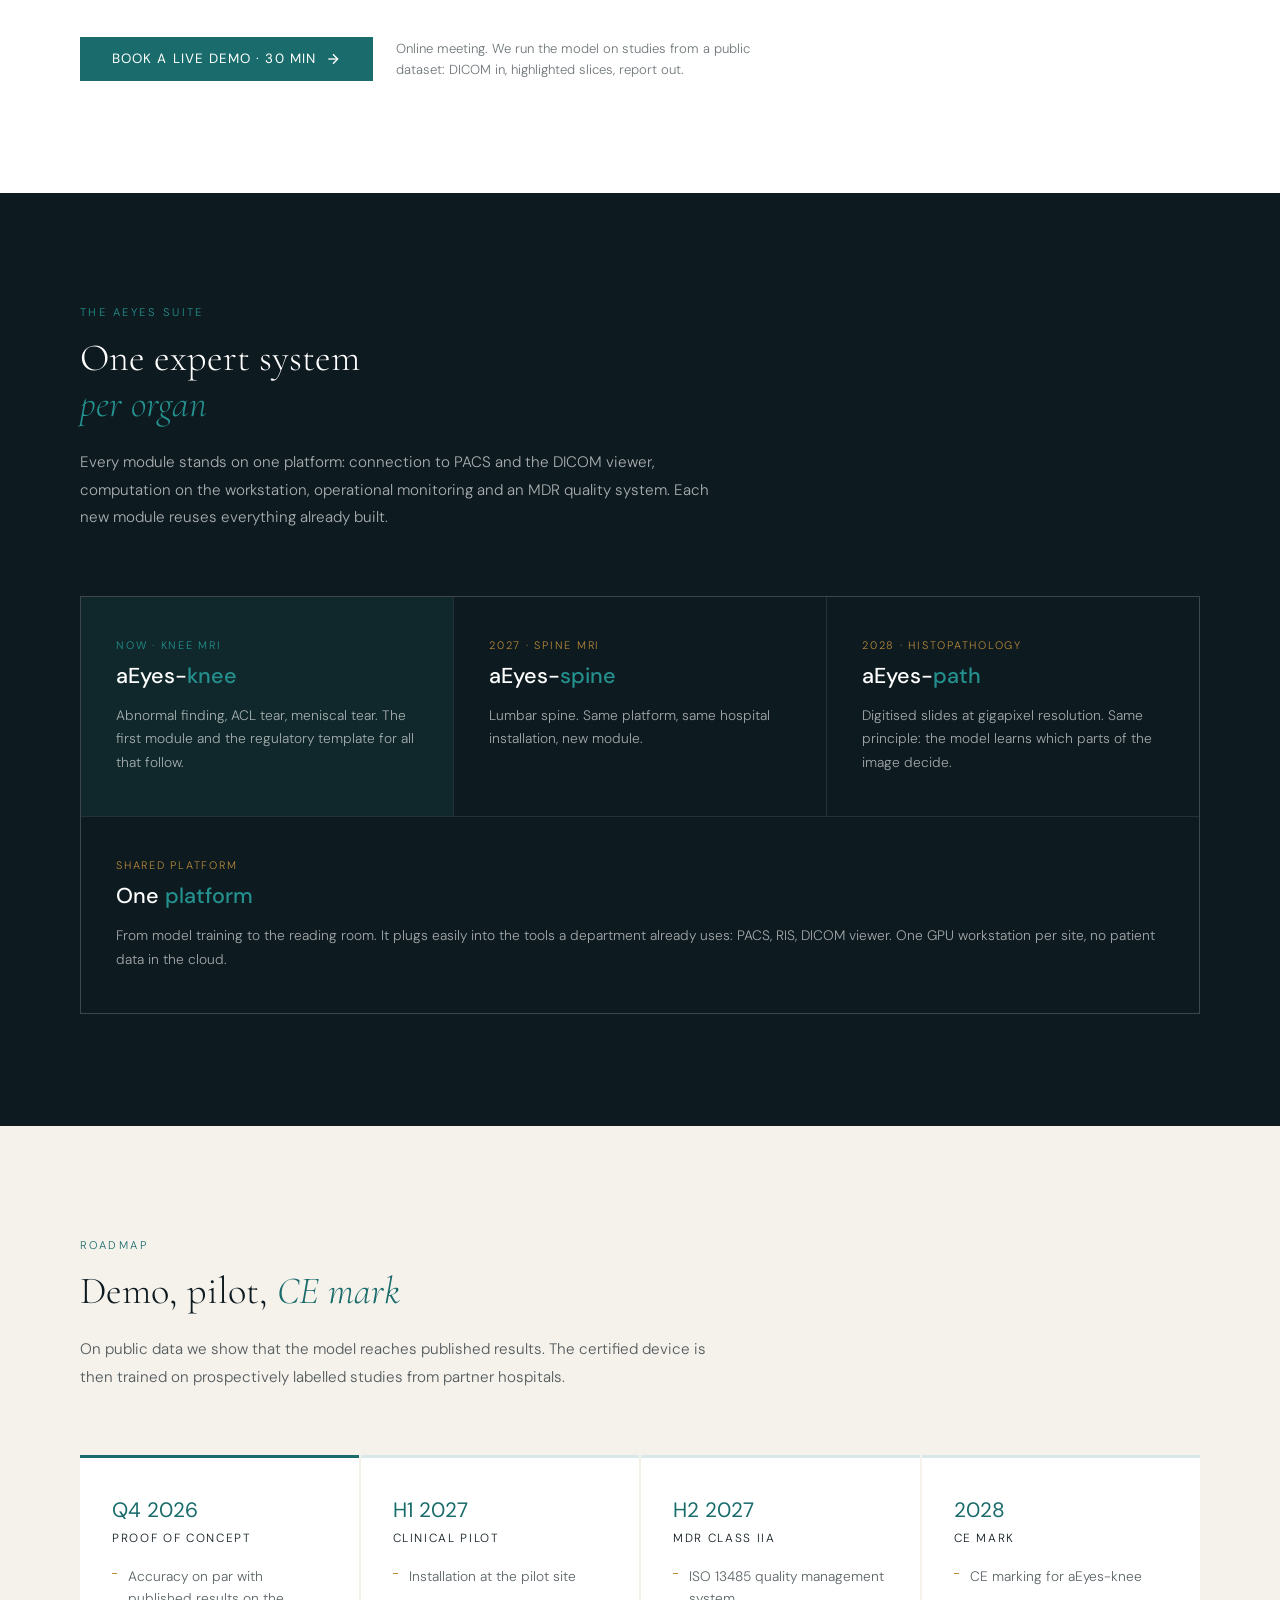
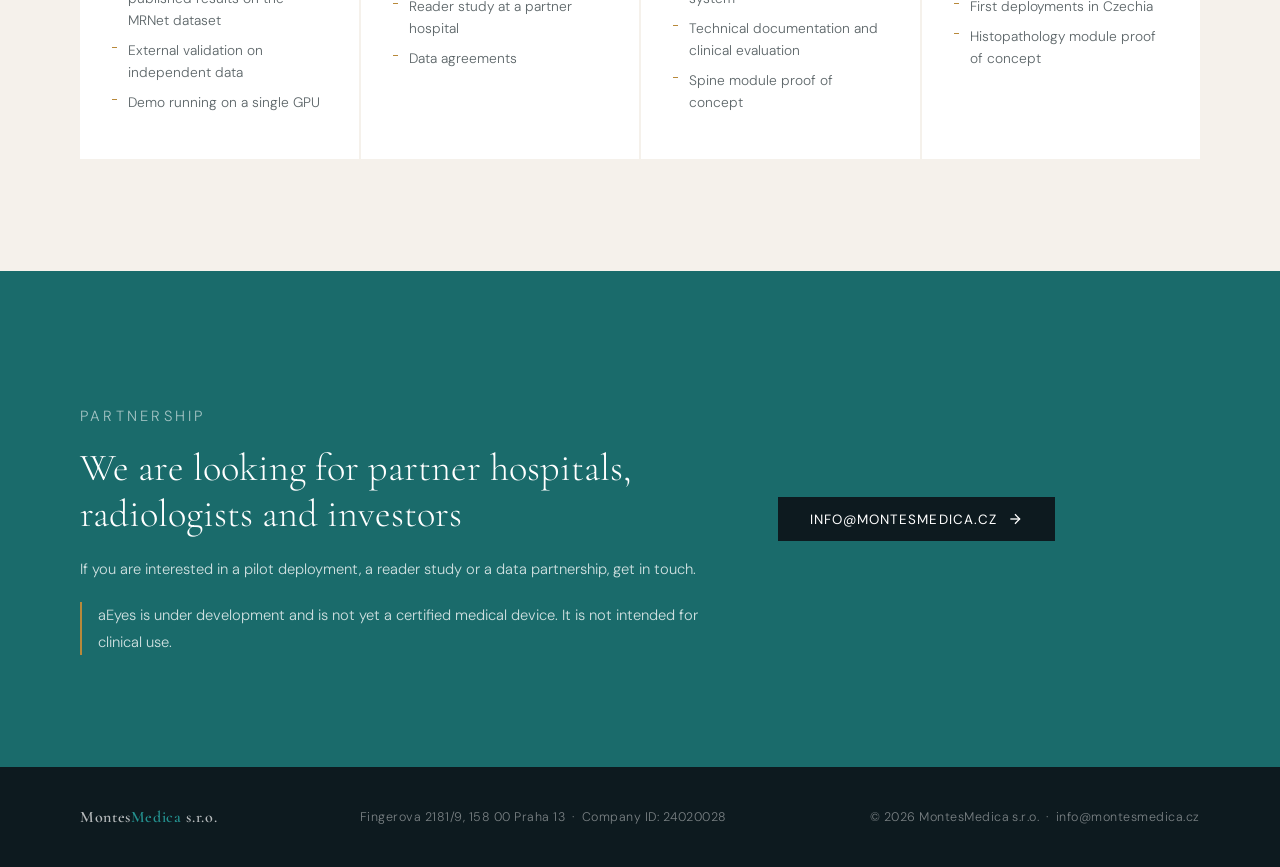
==== commit 4104d0fd: "Bring the aEyes page back as the landing page Reverts 096f459: aEyes is on / and /en/ again, the MRI" ====
--- a/en/index.html
+++ b/en/index.html
@@ -3,7 +3,7 @@
 <head>
   <meta charset="UTF-8" />
   <meta name="viewport" content="width=device-width, initial-scale=1.0" />
-  <title>MRI centre · MontesMedica</title>
+  <title>aEyes by MontesMedica</title>
   <link rel="icon" href="../assets/img/favicon.svg" type="image/svg+xml" />
   <link rel="icon" href="../assets/img/favicon-32.png" sizes="32x32" type="image/png" />
   <link rel="apple-touch-icon" href="../assets/img/apple-touch-icon.png" />
@@ -15,14 +15,14 @@
   <meta property="og:site_name" content="MontesMedica" />
   <meta property="og:locale" content="en_GB" />
   <meta property="og:url" content="https://montesmedica.cz/en/" />
-  <meta property="og:title" content="MontesMedica – MRI centre, Central Bohemia" />
-  <meta property="og:description" content="We are preparing to open a modern MRI centre in the Central Bohemian Region." />
+  <meta property="og:title" content="aEyes by MontesMedica – AI second reader for MRI" />
+  <meta property="og:description" content="AI expert systems for MRI. First module: a second reader for knee MRI, focused on sports injuries in children and adolescents." />
   <meta property="og:image" content="https://montesmedica.cz/assets/img/og.png" />
   <meta property="og:image:width" content="1200" />
   <meta property="og:image:height" content="630" />
   <meta name="twitter:card" content="summary_large_image" />
   <meta name="theme-color" content="#1a6b6b" />
-  <meta name="description" content="We are preparing to open a modern MRI centre in the Central Bohemian Region." />
+  <meta name="description" content="aEyes by MontesMedica: AI expert systems for MRI. First module: a second reader for knee MRI, focused on sports injuries in children and adolescents." />
 
   <link rel="preconnect" href="https://fonts.googleapis.com" />
   <link rel="preconnect" href="https://fonts.gstatic.com" crossorigin />
@@ -52,16 +52,6 @@
       overflow-x: hidden;
     }
 
-    /* ── Noise texture overlay ── */
-    body::before {
-      content: '';
-      position: fixed; inset: 0;
-      background-image: url("data:image/svg+xml,%3Csvg viewBox='0 0 200 200' xmlns='http://www.w3.org/2000/svg'%3E%3Cfilter id='n'%3E%3CfeTurbulence type='fractalNoise' baseFrequency='0.9' numOctaves='4' stitchTiles='stitch'/%3E%3C/filter%3E%3Crect width='100%25' height='100%25' filter='url(%23n)' opacity='0.035'/%3E%3C/svg%3E");
-      pointer-events: none;
-      z-index: 9999;
-      mix-blend-mode: multiply;
-    }
-
     /* ── Header ── */
     header {
       position: fixed; top: 0; left: 0; right: 0;
@@ -72,9 +62,9 @@
       transition: background 0.5s, backdrop-filter 0.5s;
     }
     header.scrolled {
-      background: rgba(245,241,235,0.88);
+      background: rgba(13,26,31,0.88);
       backdrop-filter: blur(12px);
-      border-bottom: 1px solid rgba(26,107,107,0.12);
+      border-bottom: 1px solid rgba(36,145,143,0.2);
     }
 
     .logo {
@@ -87,199 +77,114 @@
       font-size: 1.25rem;
       font-weight: 600;
       letter-spacing: 0.04em;
-      color: var(--ink);
-    }
-    .logo-text span { color: var(--teal); }
+      color: #fff;
+    }
+    .logo-text span { color: var(--teal2); }
 
     nav a {
       font-size: 0.82rem;
       letter-spacing: 0.1em;
       text-transform: uppercase;
       text-decoration: none;
-      color: var(--ink);
+      color: #fff;
       opacity: 0.65;
       margin-left: 2.2rem;
       transition: opacity 0.2s, color 0.2s;
     }
-    nav a:hover { opacity: 1; color: var(--teal); }
+    nav a:hover { opacity: 1; color: var(--teal2); }
     nav { display: flex; align-items: center; }
     nav a.lang { display: inline-flex; align-items: center; gap: 0.45rem; margin-left: 1.8rem; }
     nav a.lang svg { width: 20px; height: 14px; border-radius: 2px; box-shadow: 0 0 0 1px rgba(0,0,0,0.18); }
-    .burger { display: none; background: none; border: 0; cursor: pointer; padding: 0.4rem; margin-left: 1rem; color: var(--ink); }
+    nav a.nav-mri { opacity: 1; color: var(--teal2); font-weight: 500; }
+    .burger { display: none; background: none; border: 0; cursor: pointer; padding: 0.4rem; margin-left: 1rem; color: #fff; }
     .burger svg { width: 22px; height: 22px; display: block; }
-    nav a.nav-aeyes { opacity: 1; color: var(--teal); font-weight: 500; }
 
     /* ── Hero ── */
     .hero {
-      min-height: 100vh;
+      min-height: min(92vh, 860px);
+      background: var(--ink);
+      color: #fff;
       display: grid;
-      grid-template-columns: 1fr 1fr;
+      grid-template-columns: 1.1fr 0.9fr;
+      align-items: center;
+      gap: 4rem;
+      padding: 10rem 5rem 6rem;
       position: relative;
       overflow: hidden;
     }
-
-    .hero-left {
-      display: flex; flex-direction: column; justify-content: center;
-      padding: 10rem 4rem 6rem 5rem;
-      position: relative; z-index: 2;
-    }
-
     .hero-eyebrow {
       font-size: 0.72rem;
       letter-spacing: 0.22em;
       text-transform: uppercase;
-      color: var(--teal);
+      color: var(--teal2);
       margin-bottom: 1.6rem;
-      opacity: 0;
-      transform: translateY(16px);
-      animation: fadeUp 0.9s 0.2s forwards;
-    }
-
+    }
     .hero-title {
       font-family: 'Cormorant Garamond', serif;
-      font-size: clamp(2.8rem, 5vw, 4.8rem);
+      font-size: clamp(3.4rem, 7vw, 6.4rem);
       font-weight: 300;
-      line-height: 1.1;
-      letter-spacing: -0.01em;
-      color: var(--ink);
-      opacity: 0;
-      transform: translateY(20px);
-      animation: fadeUp 1s 0.4s forwards;
-    }
-    .hero-title em {
+      line-height: 1;
+    }
+    .hero-title em { font-style: italic; color: var(--teal2); }
+    .hero-sub {
+      font-family: 'Cormorant Garamond', serif;
+      font-size: clamp(1.3rem, 2vw, 1.7rem);
+      font-weight: 300;
       font-style: italic;
-      color: var(--teal);
-    }
-
+      color: rgba(255,255,255,0.55);
+      margin-top: 0.6rem;
+    }
     .hero-divider {
       width: 48px; height: 2px;
       background: var(--gold);
       margin: 2.2rem 0;
-      opacity: 0;
-      animation: fadeUp 0.8s 0.7s forwards;
-    }
-
+    }
     .hero-lead {
       font-size: 1.05rem;
       line-height: 1.75;
-      max-width: 420px;
-      opacity: 0;
-      animation: fadeUp 0.9s 0.85s forwards;
-      color: rgba(13,26,31,0.78);
-    }
-
-    .hero-cta {
-      margin-top: 3rem;
-      opacity: 0;
-      animation: fadeUp 0.9s 1.1s forwards;
-    }
-    .btn {
-      display: inline-flex; align-items: center; gap: 0.6rem;
-      padding: 0.85rem 2rem;
-      background: var(--teal);
-      color: #fff;
-      font-family: 'DM Sans', sans-serif;
-      font-size: 0.84rem;
-      font-weight: 400;
-      letter-spacing: 0.08em;
+      max-width: 480px;
+      color: rgba(255,255,255,0.75);
+    }
+    .hero-pills {
+      display: flex; flex-wrap: wrap; gap: 0.6rem;
+      margin-top: 2.4rem;
+    }
+    .pill {
+      font-size: 0.72rem;
+      letter-spacing: 0.1em;
       text-transform: uppercase;
-      text-decoration: none;
-      border: none;
-      cursor: pointer;
-      transition: background 0.25s, transform 0.25s;
+      padding: 0.45rem 0.9rem;
+      border: 1px solid rgba(36,145,143,0.45);
+      color: rgba(255,255,255,0.8);
+    }
+    .pill.now { background: var(--teal); border-color: var(--teal); color: #fff; }
+
+    /* Knee "scan" visual */
+    .scan {
       position: relative;
+      aspect-ratio: 1;
+      max-width: 440px;
+      width: 100%;
+      justify-self: center;
+      border: 1px solid rgba(36,145,143,0.25);
+      background: radial-gradient(circle at 50% 50%, rgba(36,145,143,0.14), transparent 70%);
       overflow: hidden;
     }
-    .btn::after {
-      content: '';
-      position: absolute; inset: 0;
-      background: rgba(255,255,255,0.12);
-      transform: translateX(-105%) skewX(-10deg);
-      transition: transform 0.4s;
-    }
-    .btn:hover::after { transform: translateX(105%) skewX(-10deg); }
-    .btn:hover { background: var(--teal2); transform: translateY(-1px); }
-    .btn svg { width: 16px; height: 16px; }
-
-    /* ── Hero Right — MRI Visual ── */
-    .hero-right {
-      position: relative;
-      overflow: hidden;
-    }
-    .mri-canvas {
-      position: absolute; inset: 0;
-      display: flex; align-items: center; justify-content: center;
-    }
-    .mri-bg {
-      width: 100%; height: 100%;
-      background: linear-gradient(135deg, var(--mist) 0%, var(--faint) 50%, var(--mist) 100%);
-    }
-
-    /* Decorative MRI-style rings */
-    .rings-wrap {
+    .scan svg { width: 100%; height: 100%; display: block; }
+    .scan-line {
+      position: absolute; left: 0; right: 0; height: 2px;
+      background: linear-gradient(90deg, transparent, rgba(36,145,143,0.8), transparent);
+      animation: scan 4s ease-in-out infinite;
+    }
+    .scan-tag {
       position: absolute;
-      width: 520px; height: 520px;
-      top: 50%; left: 50%;
-      transform: translate(-50%, -50%);
-    }
-    .ring {
-      position: absolute;
-      border-radius: 50%;
-      border: 1px solid rgba(26,107,107,0.18);
-      top: 50%; left: 50%;
-      transform: translate(-50%,-50%);
-      animation: pulse 5s ease-in-out infinite;
-    }
-    .ring:nth-child(1) { width: 120px; height: 120px; border-color: rgba(26,107,107,0.45); animation-delay: 0s; }
-    .ring:nth-child(2) { width: 200px; height: 200px; animation-delay: 0.4s; }
-    .ring:nth-child(3) { width: 300px; height: 300px; animation-delay: 0.8s; }
-    .ring:nth-child(4) { width: 410px; height: 410px; animation-delay: 1.2s; }
-    .ring:nth-child(5) { width: 510px; height: 510px; animation-delay: 1.6s; }
-
-    .ring-core {
-      position: absolute;
-      width: 80px; height: 80px;
-      border-radius: 50%;
-      background: radial-gradient(circle, var(--teal2) 0%, var(--teal) 60%, transparent 100%);
-      top: 50%; left: 50%;
-      transform: translate(-50%,-50%);
-      box-shadow: 0 0 40px rgba(26,107,107,0.3);
-      animation: corePulse 3s ease-in-out infinite;
-    }
-
-    /* Scan lines */
-    .scan-line {
-      position: absolute;
-      left: 0; right: 0;
-      height: 2px;
-      background: linear-gradient(90deg, transparent, rgba(26,107,107,0.4), transparent);
-      animation: scan 4s ease-in-out infinite;
-      top: 20%;
-    }
-
-    /* Corner marks */
-    .corner {
-      position: absolute;
-      width: 24px; height: 24px;
-      border-color: rgba(26,107,107,0.35);
-      border-style: solid;
-    }
-    .corner-tl { top: 40px; left: 40px; border-width: 1px 0 0 1px; }
-    .corner-tr { top: 40px; right: 40px; border-width: 1px 1px 0 0; }
-    .corner-bl { bottom: 40px; left: 40px; border-width: 0 0 1px 1px; }
-    .corner-br { bottom: 40px; right: 40px; border-width: 0 1px 1px 0; }
-
-    .hero-data {
-      position: absolute;
-      bottom: 3rem; left: 3rem;
-      font-size: 0.7rem;
+      font-size: 0.66rem;
       letter-spacing: 0.12em;
-      color: var(--teal);
       text-transform: uppercase;
-      opacity: 0;
-      animation: fadeUp 1s 1.4s forwards;
-    }
-    .hero-data p { margin-top: 0.3rem; opacity: 0.6; }
+      color: var(--teal2);
+    }
+    .scan-tag.tl { top: 1rem; left: 1rem; }
+    .scan-tag.br { bottom: 1rem; right: 1rem; text-align: right; color: rgba(255,255,255,0.5); }
 
     /* ── Sections ── */
     section { padding: 7rem 5rem; }
@@ -291,42 +196,27 @@
       color: var(--teal);
       margin-bottom: 1rem;
     }
-
-    /* ── About ── */
-    .about {
-      background: var(--ink);
-      color: #fff;
-      display: grid;
-      grid-template-columns: 1fr 1fr;
-      gap: 5rem;
-      align-items: center;
-      padding: 7rem 5rem;
-    }
-    .about-title {
+    .section-title {
       font-family: 'Cormorant Garamond', serif;
-      font-size: clamp(2.2rem, 3.5vw, 3.6rem);
+      font-size: clamp(2rem, 3vw, 3rem);
       font-weight: 300;
-      line-height: 1.15;
-    }
-    .about-title em { font-style: italic; color: var(--teal2); }
-    .about-body {
+      line-height: 1.2;
+      max-width: 720px;
+    }
+    .section-title em { font-style: italic; color: var(--teal); }
+    .section-lead {
       font-size: 0.95rem;
-      line-height: 1.85;
-      color: rgba(255,255,255,0.72);
-    }
-    .about-body p + p { margin-top: 1.4rem; }
-    .about-accent {
-      width: 40px; height: 1px;
-      background: var(--gold);
-      margin: 2rem 0;
-    }
-
-    /* ── Stats strip ── */
+      line-height: 1.8;
+      color: rgba(13,26,31,0.7);
+      max-width: 640px;
+      margin-top: 1.4rem;
+    }
+
+    /* ── Principles strip ── */
     .stats {
       background: var(--teal);
       padding: 4rem 5rem;
       display: flex;
-      gap: 0;
     }
     .stat {
       flex: 1;
@@ -336,154 +226,339 @@
     .stat:first-child { padding-left: 0; }
     .stat:last-child { border-right: none; }
     .stat-num {
-      font-size: 2.6rem;
-      font-weight: 300;
+      font-size: 1.35rem;
+      font-weight: 500;
       color: #fff;
-      line-height: 1;
+      line-height: 1.2;
     }
     .stat-label {
-      font-size: 0.75rem;
-      letter-spacing: 0.12em;
-      text-transform: uppercase;
-      color: rgba(255,255,255,0.65);
-      margin-top: 0.5rem;
-    }
-
-    /* ── Features ── */
-    .features {
-      padding: 8rem 5rem;
-      background: var(--paper);
-    }
-    .features-header {
-      max-width: 560px;
-      margin-bottom: 5rem;
-    }
-    .features-title {
-      font-family: 'Cormorant Garamond', serif;
-      font-size: clamp(2rem, 3vw, 3rem);
-      font-weight: 300;
-      line-height: 1.2;
-      margin-top: 0.8rem;
-    }
-    .features-grid {
+      font-size: 0.8rem;
+      line-height: 1.6;
+      color: rgba(255,255,255,0.72);
+      margin-top: 0.7rem;
+    }
+
+    /* ── Why knee ── */
+    .cards {
       display: grid;
-      grid-template-columns: repeat(3, 1fr);
+      grid-template-columns: repeat(2, 1fr);
       gap: 2px;
-    }
-    .feature-card {
+      margin-top: 4rem;
+    }
+    .card {
       background: #fff;
-      padding: 3rem 2.5rem;
+      padding: 2.8rem 2.4rem;
       position: relative;
-      overflow: hidden;
       transition: transform 0.3s;
     }
-    .feature-card:hover { transform: translateY(-4px); }
-    .feature-card::before {
+    .card:hover { transform: translateY(-4px); }
+    .card::before {
       content: '';
-      position: absolute;
-      bottom: 0; left: 0; right: 0;
+      position: absolute; bottom: 0; left: 0; right: 0;
       height: 3px;
       background: var(--teal);
       transform: scaleX(0);
       transform-origin: left;
       transition: transform 0.4s;
     }
-    .feature-card:hover::before { transform: scaleX(1); }
-    .feature-icon {
-      width: 48px; height: 48px;
-      margin-bottom: 1.8rem;
-      color: var(--teal);
-    }
-    .feature-title {
+    .card:hover::before { transform: scaleX(1); }
+    .card-kicker {
+      font-size: 0.7rem;
+      letter-spacing: 0.16em;
+      text-transform: uppercase;
+      color: var(--gold);
+      margin-bottom: 0.9rem;
+    }
+    .card-title {
       font-size: 1.1rem;
       font-weight: 500;
-      margin-bottom: 1rem;
-    }
-    .feature-text {
+      line-height: 1.35;
+      margin-bottom: 0.9rem;
+    }
+    .card-text {
       font-size: 0.88rem;
       line-height: 1.75;
       color: rgba(13,26,31,0.65);
     }
-
-    /* ── Contact ── */
-    .contact {
+    .card-text a { color: var(--teal); text-decoration: none; border-bottom: 1px solid rgba(26,107,107,0.35); }
+    .card-text a:hover { border-bottom-color: var(--teal); }
+    .source {
+      font-size: 0.74rem;
+      color: rgba(13,26,31,0.45);
+      margin-top: 1.6rem;
+    }
+
+    /* ── Pipeline ── */
+    .pipeline { background: var(--faint); }
+    .steps {
+      display: grid;
+      grid-template-columns: repeat(5, 1fr);
+      margin-top: 4rem;
+      counter-reset: step;
+    }
+    .step {
+      padding: 0 1.6rem 0 0;
+      position: relative;
+    }
+    .step-num {
+      font-size: 1.6rem;
+      font-weight: 300;
+      color: var(--teal);
+      line-height: 1;
+    }
+    .step-bar {
+      height: 1px;
+      background: rgba(26,107,107,0.35);
+      margin: 1rem 0 1.4rem;
+      position: relative;
+    }
+    .step-bar::after {
+      content: '';
+      position: absolute; left: 0; top: -3px;
+      width: 7px; height: 7px; border-radius: 50%;
+      background: var(--teal);
+    }
+    .step-title {
+      font-size: 1rem;
+      font-weight: 500;
+      margin-bottom: 0.6rem;
+    }
+    .step-text {
+      font-size: 0.84rem;
+      line-height: 1.7;
+      color: rgba(13,26,31,0.65);
+    }
+
+    /* ── Suite ── */
+    .suite { background: var(--ink); color: #fff; }
+    .suite .section-label { color: var(--teal2); }
+    .suite .section-title em { color: var(--teal2); }
+    .suite .section-lead { color: rgba(255,255,255,0.65); }
+    .modules {
+      display: grid;
+      grid-template-columns: repeat(3, 1fr);
+      gap: 1px;
+      background: rgba(255,255,255,0.1);
+      border: 1px solid rgba(255,255,255,0.1);
+      margin-top: 4rem;
+    }
+    .module {
+      background: var(--ink);
+      padding: 2.6rem 2.2rem;
+    }
+    .module.current { background: #10282b; }
+    .module.wide { grid-column: 1 / -1; }
+    .module-when {
+      font-size: 0.68rem;
+      letter-spacing: 0.16em;
+      text-transform: uppercase;
+      color: var(--gold);
+    }
+    .module.current .module-when { color: var(--teal2); }
+    .module-name {
+      font-size: 1.35rem;
+      font-weight: 500;
+      margin: 0.6rem 0 0.9rem;
+    }
+    .module-name span { color: var(--teal2); }
+    .module-text {
+      font-size: 0.86rem;
+      line-height: 1.7;
+      color: rgba(255,255,255,0.62);
+    }
+
+    /* ── Roadmap ── */
+    .roadmap-grid {
+      display: grid;
+      grid-template-columns: repeat(4, 1fr);
+      gap: 2px;
+      margin-top: 4rem;
+    }
+    .phase {
+      background: #fff;
+      padding: 2.4rem 2rem;
+      border-top: 3px solid var(--mist);
+    }
+    .phase.current { border-top-color: var(--teal); }
+    .phase-when {
+      font-size: 1.3rem;
+      font-weight: 400;
+      color: var(--teal);
+    }
+    .phase-title {
+      font-size: 0.74rem;
+      letter-spacing: 0.14em;
+      text-transform: uppercase;
+      margin: 0.4rem 0 1.2rem;
+    }
+    .phase ul { list-style: none; }
+    .phase li {
+      font-size: 0.86rem;
+      line-height: 1.6;
+      color: rgba(13,26,31,0.68);
+      padding-left: 1rem;
+      position: relative;
+      margin-bottom: 0.5rem;
+    }
+    .phase li::before {
+      content: '';
+      position: absolute; left: 0; top: 0.6em;
+      width: 5px; height: 1px;
+      background: var(--gold);
+    }
+
+
+    /* ── Demo ── */
+    .demo { background: #fff; }
+    .demo-grid {
+      display: grid;
+      grid-template-columns: 1.15fr 0.85fr;
+      gap: 2.5rem;
+      margin-top: 4rem;
+      align-items: start;
+    }
+    .viewer {
+      background: var(--ink);
+      color: #fff;
+      padding: 1.6rem 1.8rem 1.8rem;
+      border: 1px solid rgba(36,145,143,0.25);
+    }
+    .viewer-head {
+      display: flex; justify-content: space-between; gap: 1rem; flex-wrap: wrap;
+      font-size: 0.66rem; letter-spacing: 0.12em; text-transform: uppercase;
+      color: var(--teal2);
+      margin-bottom: 1.5rem;
+    }
+    .viewer-head span:last-child { color: var(--gold); }
+    .plane { margin-bottom: 1.1rem; }
+    .plane-name {
+      display: flex; justify-content: space-between;
+      font-size: 0.7rem; letter-spacing: 0.1em; text-transform: uppercase;
+      color: rgba(255,255,255,0.55);
+      margin-bottom: 0.45rem;
+    }
+    .plane-name b { font-weight: 400; color: var(--teal2); }
+    .slices { display: grid; grid-template-columns: repeat(24, 1fr); gap: 3px; }
+    .slices i {
+      display: block; aspect-ratio: 1;
+      background: rgba(36,145,143,0.1);
+      border: 1px solid rgba(36,145,143,0.22);
+    }
+    .slices i.w1 { background: rgba(36,145,143,0.38); }
+    .slices i.w2 { background: rgba(36,145,143,0.75); }
+    .slices i.w3 { background: var(--gold); border-color: var(--gold); }
+    .probs {
+      margin-top: 1.6rem;
+      border-top: 1px solid rgba(255,255,255,0.1);
+      padding-top: 1.4rem;
+    }
+    .prob {
+      display: grid; grid-template-columns: minmax(9rem, 1fr) 2fr auto;
+      gap: 1rem; align-items: center;
+      font-size: 0.82rem;
+      margin-bottom: 0.75rem;
+    }
+    .prob-bar { height: 6px; background: rgba(255,255,255,0.08); }
+    .prob-bar i { display: block; height: 100%; background: var(--teal2); }
+    .prob.high .prob-bar i { background: var(--gold); }
+    .prob-val { font-variant-numeric: tabular-nums; color: rgba(255,255,255,0.8); min-width: 3.5ch; text-align: right; }
+    .viewer-legend {
+      display: flex; gap: 1.2rem; flex-wrap: wrap;
+      margin-top: 1.2rem;
+      font-size: 0.66rem; letter-spacing: 0.08em; text-transform: uppercase;
+      color: rgba(255,255,255,0.45);
+    }
+    .viewer-legend i { display: inline-block; width: 9px; height: 9px; margin-right: 0.4rem; vertical-align: -1px; }
+    .report {
       background: var(--faint);
-      padding: 8rem 5rem;
+      padding: 2rem 2.2rem;
+      font-size: 0.88rem; line-height: 1.75;
+    }
+    .report h3 {
+      font-size: 0.7rem; letter-spacing: 0.16em; text-transform: uppercase;
+      color: var(--gold); font-weight: 400;
+      margin-bottom: 1.1rem;
+    }
+    .report dl { display: grid; grid-template-columns: auto 1fr; gap: 0.35rem 1.2rem; }
+    .report dt { color: rgba(13,26,31,0.55); }
+    .report dd { font-weight: 400; }
+    .report p { margin-top: 1.2rem; color: rgba(13,26,31,0.68); font-size: 0.84rem; }
+    .demo-note {
+      font-size: 0.76rem; line-height: 1.7;
+      color: rgba(13,26,31,0.55);
+      border-left: 2px solid var(--gold);
+      padding-left: 1rem;
+      margin-top: 1.6rem;
+    }
+    .demo-cta { margin-top: 2.6rem; display: flex; flex-wrap: wrap; align-items: center; gap: 1.4rem; }
+    .btn.teal { background: var(--teal); }
+    .btn.teal:hover { background: var(--teal2); }
+    .demo-cta small { font-size: 0.82rem; line-height: 1.6; color: rgba(13,26,31,0.6); max-width: 360px; }
+
+    /* ── Team ── */
+    .team { background: var(--faint); }
+    .team-group {
+      font-size: 0.7rem; letter-spacing: 0.2em; text-transform: uppercase;
+      color: var(--teal);
+      margin: 3.5rem 0 1rem;
+    }
+    .team-group:first-of-type { margin-top: 4rem; }
+    .people { display: grid; grid-template-columns: repeat(3, 1fr); gap: 2px; }
+    .people.two { grid-template-columns: repeat(2, 1fr); }
+    .person { background: #fff; padding: 2.4rem 2.2rem; }
+    .avatar {
+      width: 64px; height: 64px; border-radius: 50%;
+      background: var(--mist); color: var(--teal);
+      display: flex; align-items: center; justify-content: center;
+      font-family: 'Cormorant Garamond', serif;
+      font-size: 1.5rem; font-weight: 600; letter-spacing: 0.02em;
+      margin-bottom: 1.4rem;
+    }
+    .person-name { font-size: 1.1rem; font-weight: 500; }
+    .person-role {
+      font-size: 0.7rem; letter-spacing: 0.14em; text-transform: uppercase;
+      color: var(--gold);
+      margin: 0.4rem 0 0.9rem;
+    }
+
+    /* ── Disclaimer / CTA ── */
+    .cta {
+      background: var(--teal);
+      color: #fff;
       display: grid;
-      grid-template-columns: 1fr 1fr;
-      gap: 6rem;
-      align-items: start;
-    }
-    .contact-title {
-      font-family: 'Cormorant Garamond', serif;
-      font-size: clamp(2rem, 3vw, 3rem);
-      font-weight: 300;
-      margin-top: 0.8rem;
-      margin-bottom: 1.5rem;
-    }
-    .contact-body {
+      grid-template-columns: 1.2fr 0.8fr;
+      gap: 4rem;
+      align-items: center;
+    }
+    .cta .section-label { color: rgba(255,255,255,0.6); }
+    .cta .section-title { color: #fff; }
+    .cta p {
       font-size: 0.92rem;
       line-height: 1.8;
-      color: rgba(13,26,31,0.7);
-    }
-    .contact-info {
-      margin-top: 3rem;
-      display: flex; flex-direction: column; gap: 1.4rem;
-    }
-    .contact-row {
-      display: flex; align-items: flex-start; gap: 1rem;
-    }
-    .contact-row svg {
-      width: 18px; height: 18px;
-      color: var(--teal);
-      flex-shrink: 0;
-      margin-top: 2px;
-    }
-    .contact-row-label {
-      font-size: 0.7rem;
-      letter-spacing: 0.12em;
+      color: rgba(255,255,255,0.8);
+      margin-top: 1.2rem;
+    }
+    .btn {
+      display: inline-flex; align-items: center; gap: 0.6rem;
+      padding: 0.85rem 2rem;
+      background: var(--ink);
+      color: #fff;
+      font-size: 0.84rem;
+      font-weight: 400;
+      letter-spacing: 0.08em;
       text-transform: uppercase;
-      color: var(--teal);
-      margin-bottom: 0.2rem;
-    }
-    .contact-row-value {
-      font-size: 0.92rem;
-      line-height: 1.5;
-      color: var(--ink);
-    }
-    .contact-row-value a {
-      color: var(--teal);
       text-decoration: none;
-    }
-    .contact-row-value a:hover { text-decoration: underline; }
-
-    /* Contact form side */
-    .contact-form { display: flex; flex-direction: column; gap: 1.2rem; }
-    .form-group { display: flex; flex-direction: column; gap: 0.4rem; }
-    .form-label {
-      font-size: 0.7rem;
-      letter-spacing: 0.12em;
-      text-transform: uppercase;
-      color: rgba(13,26,31,0.5);
-    }
-    .form-input, .form-textarea {
-      background: #fff;
-      border: 1px solid rgba(26,107,107,0.2);
-      padding: 0.85rem 1rem;
-      font-family: 'DM Sans', sans-serif;
-      font-size: 0.92rem;
-      color: var(--ink);
-      transition: border-color 0.2s;
-      outline: none;
-      width: 100%;
-    }
-    .form-input:focus, .form-textarea:focus {
-      border-color: var(--teal);
-    }
-    .form-textarea { resize: vertical; min-height: 120px; }
-    .form-submit {
-      align-self: flex-start;
-      margin-top: 0.5rem;
+      transition: background 0.25s, transform 0.25s;
+    }
+    .btn:hover { background: #1c3238; transform: translateY(-1px); }
+    .btn svg { width: 16px; height: 16px; }
+    .note {
+      font-size: 0.76rem;
+      line-height: 1.7;
+      color: rgba(255,255,255,0.6);
+      border-left: 2px solid var(--gold);
+      padding-left: 1rem;
+      margin-top: 2rem;
     }
 
     /* ── Footer ── */
@@ -509,62 +584,65 @@
     .footer-logo span { color: var(--teal2); }
 
     /* ── Animations ── */
-    @keyframes fadeUp {
-      to { opacity: 1; transform: translateY(0); }
-    }
-    @keyframes pulse {
-      0%, 100% { opacity: 0.4; transform: translate(-50%,-50%) scale(1); }
-      50% { opacity: 0.9; transform: translate(-50%,-50%) scale(1.03); }
-    }
-    @keyframes corePulse {
-      0%, 100% { box-shadow: 0 0 30px rgba(26,107,107,0.25); }
-      50% { box-shadow: 0 0 60px rgba(26,107,107,0.5); }
-    }
     @keyframes scan {
-      0% { top: 10%; opacity: 0; }
+      0% { top: 8%; opacity: 0; }
       20% { opacity: 1; }
       80% { opacity: 1; }
-      100% { top: 90%; opacity: 0; }
-    }
-
-    /* Scroll reveal */
+      100% { top: 92%; opacity: 0; }
+    }
+    @keyframes glow {
+      0%, 100% { opacity: 0.35; }
+      50% { opacity: 0.9; }
+    }
+    .hot { animation: glow 3s ease-in-out infinite; }
+
     .reveal {
       opacity: 0;
       transform: translateY(28px);
       transition: opacity 0.8s, transform 0.8s;
     }
-    .reveal.visible {
-      opacity: 1;
-      transform: translateY(0);
+    .reveal.visible { opacity: 1; transform: translateY(0); }
+
+    @media (prefers-reduced-motion: reduce) {
+      .scan-line, .hot { animation: none; }
+      .reveal { opacity: 1; transform: none; transition: none; }
     }
 
     /* ── Responsive ── */
+    @media (max-width: 1100px) {
+      .steps { grid-template-columns: 1fr; gap: 2.4rem; }
+      .step { padding: 0; }
+      .roadmap-grid { grid-template-columns: repeat(2, 1fr); }
+    }
     @media (max-width: 900px) {
-      .hero { grid-template-columns: 1fr; }
-      .hero-right { display: none; }
-      .hero-left { padding: 9rem 2rem 5rem; }
-      .about { grid-template-columns: 1fr; padding: 5rem 2rem; gap: 2.5rem; }
-      .stats { flex-direction: column; gap: 2rem; padding: 3rem 2rem; }
+      .hero { grid-template-columns: 1fr; padding: 8rem 1rem 4rem; gap: 3rem; min-height: auto; }
+      .scan { max-width: 320px; }
+      section { padding: 5rem 1rem; }
+      .stats { flex-direction: column; gap: 2rem; padding: 3rem 1rem; }
       .stat { border-right: none; border-bottom: 1px solid rgba(255,255,255,0.2); padding: 0 0 2rem; }
       .stat:last-child { border-bottom: none; }
-      .features { padding: 5rem 2rem; }
-      .features-grid { grid-template-columns: 1fr; gap: 2px; }
-      .contact { grid-template-columns: 1fr; padding: 5rem 2rem; gap: 3rem; }
-      section { padding: 5rem 2rem; }
-      header { padding: 1.2rem 1.5rem; }
+      .cards, .modules, .roadmap-grid { grid-template-columns: 1fr; }
+      .module.wide { grid-column: auto; }
+      .cta { grid-template-columns: 1fr; gap: 2rem; }
+      .demo-grid { grid-template-columns: 1fr; }
+      .people, .people.two { grid-template-columns: 1fr; }
+      header { padding: 1.2rem 1rem; }
       nav { margin-left: 1rem; }
       nav a { display: none; white-space: nowrap; }
-      nav a.nav-aeyes { display: inline; margin-left: 0; }
+      nav a.nav-mri { display: inline; margin-left: 0; }
       nav a.lang { display: inline-flex; margin-left: 1rem; }
       .burger { display: block; }
-      nav.open { position: fixed; inset: 0 0 auto 0; flex-direction: column; align-items: stretch; padding: 4.6rem 1rem 1.4rem; background: rgba(245,241,235,0.97); backdrop-filter: blur(12px); margin: 0; }
-      nav.open a { display: block; margin: 0; padding: 0.9rem 0; border-top: 1px solid rgba(26,107,107,0.12); }
-      nav.open a.lang { display: inline-flex; margin: 0; padding: 0.9rem 0; border-top: 1px solid rgba(26,107,107,0.12); }
+      nav.open { position: fixed; inset: 0 0 auto 0; flex-direction: column; align-items: stretch; padding: 4.6rem 1rem 1.4rem; background: rgba(13,26,31,0.97); backdrop-filter: blur(12px); margin: 0; }
+      nav.open a { display: block; margin: 0; padding: 0.9rem 0; border-top: 1px solid rgba(255,255,255,0.1); }
+      nav.open a.lang { display: inline-flex; margin: 0; padding: 0.9rem 0; border-top: 1px solid rgba(255,255,255,0.1); }
       nav.open .burger { position: absolute; right: 1rem; top: 1.1rem; }
       .logo { gap: 0.5rem; }
       .logo-mark { height: 20px; }
       .logo-text { font-size: 1.05rem; }
-      footer { flex-direction: column; gap: 1rem; text-align: center; padding: 2rem; }
+    }
+    @media (max-width: 480px) {
+      .logo-text { display: none; }
+      footer { flex-direction: column; gap: 1rem; text-align: center; padding: 2rem 1rem; }
     }
   </style>
 </head>
@@ -572,212 +650,333 @@
 
 <!-- ── Header ── -->
 <header id="header">
-  <a href="index.html" class="logo">
-    <img class="logo-mark" src="../assets/img/logo-mountain-ink.png" alt="" width="130" height="30" />
+  <a href="#" class="logo">
+    <img class="logo-mark" src="../assets/img/logo-mountain-light.png" alt="" width="130" height="30" />
     <span class="logo-text">Montes<span>Medica</span></span>
   </a>
   <nav>
-    <a href="#o-nas">About</a>
-    <a href="#diagnostika">Diagnostics</a>
-    <a href="#kontakt">Contact</a>
-    <!-- aEyes hidden for now (commit ff2e078 has the page): <a href="aeyes.html" class="nav-aeyes">aEyes</a> -->
-    <a href="../" class="lang" hreflang="cs" lang="cs" title="Česky"><svg viewBox="0 0 6 4" aria-hidden="true"><rect width="6" height="2" fill="#fff"/><rect y="2" width="6" height="2" fill="#d7141a"/><path d="M0,0L3,2L0,4z" fill="#11457e"/></svg>CS</a>
+    <a href="#koleno">Knee</a>
+    <a href="#jak-to-funguje">How it works</a>
+    <a href="#demo">Demo</a>
+    <a href="#moduly">Modules</a>
+    <a href="#plan">Roadmap</a>
+    <a href="#spoluprace">Partnership</a>
+    <a href="mri.html" class="nav-mri">MRI centre</a>
+    <a href="../index.html" class="lang" hreflang="cs" lang="cs" title="Česky"><svg viewBox="0 0 6 4" aria-hidden="true"><rect width="6" height="2" fill="#fff"/><rect y="2" width="6" height="2" fill="#d7141a"/><path d="M0,0L3,2L0,4z" fill="#11457e"/></svg>CS</a>
     <button class="burger" type="button" aria-label="Menu" aria-expanded="false" onclick="toggleNav(this)"><svg viewBox="0 0 24 24" fill="none" stroke="currentColor" stroke-width="1.8" stroke-linecap="round"><line x1="4" y1="7" x2="20" y2="7"/><line x1="4" y1="12" x2="20" y2="12"/><line x1="4" y1="17" x2="20" y2="17"/></svg></button>
   </nav>
 </header>
 
 <!-- ── Hero ── -->
 <section class="hero" id="home">
-  <div class="hero-left">
-    <p class="hero-eyebrow">Central Bohemian Region · 2026/2027</p>
-    <h1 class="hero-title">
-      A modern<br><em>MRI centre</em>
-    </h1>
+  <div>
+    <p class="hero-eyebrow">AI expert systems for radiology · Prague</p>
+    <h1 class="hero-title"><em>a</em>Eyes</h1>
+    <p class="hero-sub">by MontesMedica</p>
     <div class="hero-divider"></div>
     <p class="hero-lead">
-      We are preparing to open a state-of-the-art diagnostic centre. Our goal is to make specialised care more accessible with the latest MR imaging technology.
+      AI expert systems for MRI. Each module is a specialised second reader for one body region. The first module reads knee MRI: abnormal finding, anterior cruciate ligament tear and meniscal tear. Our focus is sports injuries in children and adolescents.
     </p>
-    <div class="hero-cta">
-      <a href="#kontakt" class="btn">
-        Contact us
-        <svg viewBox="0 0 24 24" fill="none" stroke="currentColor" stroke-width="2"><line x1="5" y1="12" x2="19" y2="12"/><polyline points="12 5 19 12 12 19"/></svg>
-      </a>
-    </div>
-  </div>
-
-  <div class="hero-right">
-    <div class="mri-bg"></div>
-    <div class="mri-canvas">
-      <div class="rings-wrap">
-        <div class="ring"></div>
-        <div class="ring"></div>
-        <div class="ring"></div>
-        <div class="ring"></div>
-        <div class="ring"></div>
-        <div class="ring-core"></div>
-      </div>
-      <div class="scan-line"></div>
-    </div>
-    <div class="corner corner-tl"></div>
-    <div class="corner corner-tr"></div>
-    <div class="corner corner-bl"></div>
-    <div class="corner corner-br"></div>
-    <div class="hero-data">
-      <strong>MR Diagnostics</strong>
-      <p>Central Bohemia</p>
-    </div>
+    <div class="hero-pills">
+      <span class="pill now">Knee MRI · now</span>
+      <span class="pill">Spine MRI · 2027</span>
+      <span class="pill">Histopathology · 2028</span>
+    </div>
+  </div>
+
+  <div class="scan" aria-hidden="true">
+    <svg viewBox="0 0 400 400" fill="none" xmlns="http://www.w3.org/2000/svg">
+      <!-- stylised sagittal knee -->
+      <g stroke="#24918f" stroke-width="1.2" opacity="0.8">
+        <path d="M150 20 C150 110 140 150 150 185 C160 215 240 215 250 185 C262 150 250 110 250 20"/>
+        <path d="M145 380 C150 300 140 262 150 238 C165 215 235 215 250 238 C262 262 250 300 255 380"/>
+        <ellipse cx="275" cy="175" rx="16" ry="30" opacity="0.7"/>
+        <path d="M160 222 Q200 212 240 222" stroke-dasharray="4 3"/>
+      </g>
+      <!-- ACL -->
+      <path d="M180 200 L222 236" stroke="#b8893a" stroke-width="2.2" class="hot"/>
+      <!-- menisci -->
+      <path d="M156 226 L176 222 L172 232 Z" fill="#24918f" opacity="0.6"/>
+      <path d="M224 222 L244 226 L228 232 Z" fill="#24918f" opacity="0.6"/>
+      <!-- attention box -->
+      <rect x="160" y="185" width="80" height="62" stroke="#b8893a" stroke-width="1" stroke-dasharray="5 4"/>
+      <!-- grid ticks -->
+      <g stroke="rgba(255,255,255,0.15)">
+        <line x1="0" y1="100" x2="12" y2="100"/><line x1="0" y1="200" x2="12" y2="200"/><line x1="0" y1="300" x2="12" y2="300"/>
+        <line x1="100" y1="400" x2="100" y2="388"/><line x1="200" y1="400" x2="200" y2="388"/><line x1="300" y1="400" x2="300" y2="388"/>
+      </g>
+    </svg>
+    <div class="scan-line"></div>
+    <div class="scan-tag tl">SAG · PD · 1.5T</div>
+    <div class="scan-tag br">P(ACL tear)<br>highlighted slices</div>
   </div>
 </section>
 
-<!-- ── Stats ── -->
+<!-- ── Principles ── -->
 <div class="stats reveal">
   <div class="stat">
-    <div class="stat-num">1.5T</div>
-    <div class="stat-label">Field strength</div>
+    <div class="stat-num">Second reader</div>
+    <div class="stat-label">Supports the radiologist's decision, never replaces it. The physician always makes the final call.</div>
   </div>
   <div class="stat">
-    <div class="stat-num">0</div>
-    <div class="stat-label">Ionising radiation</div>
+    <div class="stat-num">In the hospital</div>
+    <div class="stat-label">Runs on a single GPU workstation inside the hospital. Patient data never leaves the site.</div>
   </div>
   <div class="stat">
-    <div class="stat-num">AI</div>
-    <div class="stat-label">Assisted analysis</div>
+    <div class="stat-num">Reasons shown</div>
+    <div class="stat-label">For every finding, it shows the slices that led to it.</div>
   </div>
   <div class="stat">
-    <div class="stat-num">24/7</div>
-    <div class="stat-label">Online booking</div>
+    <div class="stat-num">EU MDR</div>
+    <div class="stat-label">Designed from day one as a Class IIa medical device.</div>
   </div>
 </div>
 
-<!-- ── About ── -->
-<section class="about" id="o-nas">
+<!-- ── Why knee ── -->
+<section id="koleno">
   <div class="reveal">
-    <p class="section-label" style="color:rgba(255,255,255,0.4)">About us</p>
-    <h2 class="about-title">
-      We combine<br><em>medicine, technology</em><br>and artificial intelligence
-    </h2>
-  </div>
+    <p class="section-label">First module · aEyes-knee</p>
+    <h2 class="section-title">Knee MRI: more scans every year,<br><em>and reporting can't keep up</em></h2>
+  </div>
+  <div class="cards">
+    <div class="card reveal">
+      <p class="card-kicker">Volume</p>
+      <h3 class="card-title">Three planes, dozens of slices in every study</h3>
+      <p class="card-text">Knee MRI is among the most frequent MRI examinations. Scanner numbers keep growing; radiologist numbers do not grow with them.</p>
+    </div>
+    <div class="card reveal" style="transition-delay:0.15s">
+      <p class="card-kicker">Decisions</p>
+      <h3 class="card-title">Two findings decide what happens next</h3>
+      <p class="card-text">An ACL tear and a meniscal tear decide between conservative treatment and surgery. In the Stanford MRNet reader study, model assistance raised clinicians' specificity for ACL tears by 4.8 percentage points: fewer false positives in patients without a tear.</p>
+    </div>
+  </div>
+  <p class="source reveal">Source: Bien et al., PLOS Medicine 2018 (MRNet reader study)</p>
+</section>
+
+<!-- ── Pipeline ── -->
+<section class="pipeline" id="jak-to-funguje">
   <div class="reveal">
-    <div class="about-body">
-      <p>
-        We are a multidisciplinary team with deep experience in medicine, software development and artificial intelligence. This combination lets us approach diagnostics in an innovative and efficient way.
-      </p>
-      <div class="about-accent"></div>
-      <p>
-        Magnetic resonance imaging is an indispensable tool of modern clinical practice — it enables precise diagnosis without ionising radiation and is key across specialties from neurology and orthopaedics to oncology.
-      </p>
-      <p>
-        Demand for MRI in the Central Bohemian Region has long exceeded available capacity, which keeps waiting times growing. Our centre aims to close this gap and bring fast, high-quality and technologically advanced diagnostics to the region.
-      </p>
+    <p class="section-label">How it works</p>
+    <h2 class="section-title">From images<br><em>to a second read</em></h2>
+  </div>
+  <div class="steps">
+    <div class="step reveal">
+      <div class="step-num">01</div><div class="step-bar"></div>
+      <h3 class="step-title">Knee MRI study</h3>
+      <p class="step-text">A standard examination in three planes (sagittal, coronal, axial), as DICOM straight from PACS.</p>
+    </div>
+    <div class="step reveal" style="transition-delay:0.1s">
+      <div class="step-num">02</div><div class="step-bar"></div>
+      <h3 class="step-title">Every slice</h3>
+      <p class="step-text">A neural network processes each slice together with its neighbouring slices.</p>
+    </div>
+    <div class="step reveal" style="transition-delay:0.2s">
+      <div class="step-num">03</div><div class="step-bar"></div>
+      <h3 class="step-title">The whole series</h3>
+      <p class="step-text">The model learns which slices matter and weights them accordingly. Those are the slices it later shows the radiologist.</p>
+    </div>
+    <div class="step reveal" style="transition-delay:0.3s">
+      <div class="step-num">04</div><div class="step-bar"></div>
+      <h3 class="step-title">Three planes together</h3>
+      <p class="step-text">Results from all planes are combined into three probabilities: abnormal finding, ACL tear, meniscal tear.</p>
+    </div>
+    <div class="step reveal" style="transition-delay:0.4s">
+      <div class="step-num">05</div><div class="step-bar"></div>
+      <h3 class="step-title">Second read</h3>
+      <p class="step-text">Probabilities, highlighted slices and a structured report go back into the tools the radiologist already reports in.</p>
     </div>
   </div>
 </section>
 
-<!-- ── Features ── -->
-<section class="features" id="diagnostika">
-  <div class="features-header reveal">
-    <p class="section-label">Our focus</p>
-    <h2 class="features-title">Advanced diagnostics<br>for the region</h2>
-  </div>
-  <div class="features-grid">
-    <div class="feature-card reveal">
-      <div class="feature-icon">
-        <svg viewBox="0 0 48 48" fill="none" stroke="currentColor" stroke-width="1.5">
-          <circle cx="24" cy="24" r="18"/>
-          <circle cx="24" cy="24" r="8"/>
-          <line x1="24" y1="6" x2="24" y2="16"/>
-          <line x1="24" y1="32" x2="24" y2="42"/>
-          <line x1="6" y1="24" x2="16" y2="24"/>
-          <line x1="32" y1="24" x2="42" y2="24"/>
-        </svg>
+<!-- ── Demo ── -->
+<section class="demo" id="demo">
+  <div class="reveal">
+    <p class="section-label">Demo</p>
+    <h2 class="section-title">What the radiologist <em>sees</em></h2>
+    <p class="section-lead">The aEyes-knee output for one study: a probability for each of the three findings, the slices that led to them, and a draft structured report. We are not allowed to publish images from the development dataset, so the output is drawn, not photographed. We show the real model run in an online meeting.</p>
+  </div>
+  <div class="demo-grid">
+    <div class="viewer reveal" aria-label="Illustration · not patient data">
+      <div class="viewer-head"><span>aEyes-knee · second reading</span><span>Illustration · not patient data</span></div>
+      <div class="plane">
+        <div class="plane-name"><span>Sagittal · PD · 24 slices</span><b>slices 11–14</b></div>
+        <div class="slices" aria-hidden="true"><i></i><i></i><i></i><i class="w1"></i><i></i><i></i><i class="w1"></i><i class="w1"></i><i class="w2"></i><i class="w2"></i><i class="w3"></i><i class="w3"></i><i class="w3"></i><i class="w3"></i><i class="w2"></i><i class="w1"></i><i class="w1"></i><i></i><i></i><i class="w1"></i><i></i><i></i><i></i><i></i></div>
       </div>
-      <h3 class="feature-title">Neurology</h3>
-      <p class="feature-text">Precise imaging of the brain and spine. Diagnosis of multiple sclerosis, stroke, tumours and degenerative diseases of the CNS.</p>
-    </div>
-    <div class="feature-card reveal" style="transition-delay:0.15s">
-      <div class="feature-icon">
-        <svg viewBox="0 0 48 48" fill="none" stroke="currentColor" stroke-width="1.5">
-          <path d="M24 8 L24 40"/>
-          <path d="M16 16 Q8 24 16 32"/>
-          <path d="M32 16 Q40 24 32 32"/>
-          <circle cx="24" cy="8" r="3"/>
-          <circle cx="24" cy="40" r="3"/>
-        </svg>
+      <div class="plane">
+        <div class="plane-name"><span>Coronal · T2 FS · 24 slices</span><b>slices 9–10</b></div>
+        <div class="slices" aria-hidden="true"><i></i><i></i><i></i><i></i><i class="w1"></i><i class="w1"></i><i class="w1"></i><i class="w2"></i><i class="w3"></i><i class="w3"></i><i class="w2"></i><i class="w1"></i><i class="w1"></i><i></i><i></i><i></i><i></i><i class="w1"></i><i></i><i></i><i></i><i></i><i></i><i></i></div>
       </div>
-      <h3 class="feature-title">Orthopaedics</h3>
-      <p class="feature-text">Detailed imaging of joints, soft tissues, tendons and ligaments. Key diagnostics before surgery and for monitoring treatment.</p>
-    </div>
-    <div class="feature-card reveal" style="transition-delay:0.3s">
-      <div class="feature-icon">
-        <svg viewBox="0 0 48 48" fill="none" stroke="currentColor" stroke-width="1.5">
-          <path d="M14 14 Q24 8 34 14 Q40 24 34 34 Q24 40 14 34 Q8 24 14 14Z"/>
-          <circle cx="24" cy="24" r="5"/>
-          <path d="M24 19 L24 8"/>
-          <path d="M24 29 L24 40"/>
-        </svg>
+      <div class="plane">
+        <div class="plane-name"><span>Axial · T2 FS · 24 slices</span><b>slices 10–11</b></div>
+        <div class="slices" aria-hidden="true"><i></i><i></i><i></i><i></i><i></i><i class="w1"></i><i class="w1"></i><i class="w1"></i><i class="w1"></i><i class="w2"></i><i class="w2"></i><i class="w1"></i><i class="w1"></i><i class="w1"></i><i></i><i></i><i></i><i></i><i></i><i></i><i></i><i></i><i></i><i></i></div>
       </div>
-      <h3 class="feature-title">Oncology</h3>
-      <p class="feature-text">Imaging and staging of cancer without radiation exposure. Monitoring treatment response with maximum precision.</p>
-    </div>
+      <div class="probs">
+        <div class="prob high"><span>Abnormal finding</span><div class="prob-bar"><i style="width:91%"></i></div><span class="prob-val">0.91</span></div>
+        <div class="prob high"><span>ACL tear</span><div class="prob-bar"><i style="width:87%"></i></div><span class="prob-val">0.87</span></div>
+        <div class="prob"><span>Meniscal tear</span><div class="prob-bar"><i style="width:24%"></i></div><span class="prob-val">0.24</span></div>
+      </div>
+      <div class="viewer-legend">
+        <span><i style="background:rgba(36,145,143,0.75)"></i>Slice weight for the finding</span>
+        <span><i style="background:#b8893a"></i>Highest weight</span>
+        <span>Illustrative values</span>
+      </div>
+    </div>
+    <div class="reveal" style="transition-delay:0.15s">
+      <div class="report">
+        <h3>Draft structured report</h3>
+        <dl>
+          <dt>Study</dt><dd>Knee MRI, 3 planes</dd>
+          <dt>Abnormal finding</dt><dd>likely (0.91)</dd>
+          <dt>Anterior cruciate ligament</dt><dd>tear likely (0.87), sagittal slices 11–14</dd>
+          <dt>Meniscus</dt><dd>tear unlikely (0.24)</dd>
+          <dt>To verify</dt><dd>SAG 11–14, COR 9–10</dd>
+        </dl>
+        <p>The report is a draft. The radiologist confirms, edits or rejects it in the reading room; the conclusion is always theirs.</p>
+      </div>
+      <p class="demo-note">An illustration of the output, not a model result or patient data. aEyes is not a certified medical device and is not intended for clinical use.</p>
+    </div>
+  </div>
+  <div class="demo-cta reveal">
+    <a href="mailto:info@montesmedica.cz?subject=aEyes%20demo" class="btn teal">
+      Book a live demo · 30 min
+      <svg viewBox="0 0 24 24" fill="none" stroke="currentColor" stroke-width="2"><line x1="5" y1="12" x2="19" y2="12"/><polyline points="12 5 19 12 12 19"/></svg>
+    </a>
+    <small>Online meeting. We run the model on studies from a public dataset: DICOM in, highlighted slices, report out.</small>
   </div>
 </section>
 
-<!-- ── Contact ── -->
-<section class="contact" id="kontakt">
-  <div>
-    <p class="section-label reveal">Contact</p>
-    <h2 class="contact-title reveal">Questions?<br>Get in touch.</h2>
-    <p class="contact-body reveal">The project is in its preparatory phase. We are happy to answer your questions about partnership, investment or future care.</p>
-    <div class="contact-info reveal">
-      <div class="contact-row">
-        <svg viewBox="0 0 24 24" fill="none" stroke="currentColor" stroke-width="1.5">
-          <path d="M4 4h16c1.1 0 2 .9 2 2v12c0 1.1-.9 2-2 2H4c-1.1 0-2-.9-2-2V6c0-1.1.9-2 2-2z"/><polyline points="22,6 12,13 2,6"/>
-        </svg>
-        <div>
-          <div class="contact-row-label">Email</div>
-          <div class="contact-row-value"><a href="mailto:info@montesmedica.cz">info@montesmedica.cz</a></div>
-        </div>
-      </div>
-      <div class="contact-row">
-        <svg viewBox="0 0 24 24" fill="none" stroke="currentColor" stroke-width="1.5">
-          <path d="M21 10c0 7-9 13-9 13s-9-6-9-13a9 9 0 0 1 18 0z"/><circle cx="12" cy="10" r="3"/>
-        </svg>
-        <div>
-          <div class="contact-row-label">Registered office</div>
-          <div class="contact-row-value">Fingerova 2181/9, Stodůlky<br>158 00 Praha 13</div>
-        </div>
-      </div>
-      <div class="contact-row">
-        <svg viewBox="0 0 24 24" fill="none" stroke="currentColor" stroke-width="1.5">
-          <rect x="2" y="7" width="20" height="14" rx="2"/><path d="M16 21V5a2 2 0 0 0-2-2h-4a2 2 0 0 0-2 2v16"/>
-        </svg>
-        <div>
-          <div class="contact-row-label">Company ID</div>
-          <div class="contact-row-value">24020028</div>
-        </div>
-      </div>
-    </div>
-  </div>
-
-  <div class="contact-form reveal">
-    <div class="form-group">
-      <label class="form-label" for="name">Full name</label>
-      <input class="form-input" id="name" type="text" placeholder="Your name" />
-    </div>
-    <div class="form-group">
-      <label class="form-label" for="email">Email address</label>
-      <input class="form-input" id="email" type="email" placeholder="you@example.com" />
-    </div>
-    <div class="form-group">
-      <label class="form-label" for="msg">Message</label>
-      <textarea class="form-textarea" id="msg" placeholder="Your question or message..."></textarea>
-    </div>
-    <div class="form-submit">
-      <button class="btn" type="button" onclick="handleSubmit()">
-        Send message
-        <svg viewBox="0 0 24 24" fill="none" stroke="currentColor" stroke-width="2"><line x1="5" y1="12" x2="19" y2="12"/><polyline points="12 5 19 12 12 19"/></svg>
-      </button>
-    </div>
+<!-- ── Suite ── -->
+<section class="suite" id="moduly">
+  <div class="reveal">
+    <p class="section-label">The aEyes suite</p>
+    <h2 class="section-title">One expert system<br><em>per organ</em></h2>
+    <p class="section-lead">Every module stands on one platform: connection to PACS and the DICOM viewer, computation on the workstation, operational monitoring and an MDR quality system. Each new module reuses everything already built.</p>
+  </div>
+  <div class="modules">
+    <div class="module current reveal">
+      <p class="module-when">Now · knee MRI</p>
+      <h3 class="module-name">aEyes-<span>knee</span></h3>
+      <p class="module-text">Abnormal finding, ACL tear, meniscal tear. The first module and the regulatory template for all that follow.</p>
+    </div>
+    <div class="module reveal" style="transition-delay:0.1s">
+      <p class="module-when">2027 · spine MRI</p>
+      <h3 class="module-name">aEyes-<span>spine</span></h3>
+      <p class="module-text">Lumbar spine. Same platform, same hospital installation, new module.</p>
+    </div>
+    <div class="module reveal" style="transition-delay:0.2s">
+      <p class="module-when">2028 · histopathology</p>
+      <h3 class="module-name">aEyes-<span>path</span></h3>
+      <p class="module-text">Digitised slides at gigapixel resolution. Same principle: the model learns which parts of the image decide.</p>
+    </div>
+    <div class="module wide reveal">
+      <p class="module-when">Shared platform</p>
+      <h3 class="module-name">One <span>platform</span></h3>
+      <p class="module-text">From model training to the reading room. It plugs easily into the tools a department already uses: PACS, RIS, DICOM viewer. One GPU workstation per site, no patient data in the cloud.</p>
+    </div>
+  </div>
+</section>
+
+<!-- ── Roadmap ── -->
+<section id="plan">
+  <div class="reveal">
+    <p class="section-label">Roadmap</p>
+    <h2 class="section-title">Demo, pilot, <em>CE mark</em></h2>
+    <p class="section-lead">On public data we show that the model reaches published results. The certified device is then trained on prospectively labelled studies from partner hospitals.</p>
+  </div>
+  <div class="roadmap-grid">
+    <div class="phase current reveal">
+      <div class="phase-when">Q4 2026</div>
+      <p class="phase-title">Proof of concept</p>
+      <ul>
+        <li>Accuracy on par with published results on the MRNet dataset</li>
+        <li>External validation on independent data</li>
+        <li>Demo running on a single GPU</li>
+      </ul>
+    </div>
+    <div class="phase reveal" style="transition-delay:0.1s">
+      <div class="phase-when">H1 2027</div>
+      <p class="phase-title">Clinical pilot</p>
+      <ul>
+        <li>Installation at the pilot site</li>
+        <li>Reader study at a partner hospital</li>
+        <li>Data agreements</li>
+      </ul>
+    </div>
+    <div class="phase reveal" style="transition-delay:0.2s">
+      <div class="phase-when">H2 2027</div>
+      <p class="phase-title">MDR Class IIa</p>
+      <ul>
+        <li>ISO 13485 quality management system</li>
+        <li>Technical documentation and clinical evaluation</li>
+        <li>Spine module proof of concept</li>
+      </ul>
+    </div>
+    <div class="phase reveal" style="transition-delay:0.3s">
+      <div class="phase-when">2028</div>
+      <p class="phase-title">CE mark</p>
+      <ul>
+        <li>CE marking for aEyes-knee</li>
+        <li>First deployments in Czechia</li>
+        <li>Histopathology module proof of concept</li>
+      </ul>
+    </div>
+  </div>
+</section>
+
+<!-- ── Team: hidden for now ──
+<section class="team" id="tym">
+  <div class="reveal">
+    <p class="section-label">Team</p>
+    <h2 class="section-title">Medicine, software<br><em>and artificial intelligence</em></h2>
+    <p class="section-lead">A small team in Prague. The founders combine experience in medicine, software development and artificial intelligence; three more people build aEyes and run the company.</p>
+  </div>
+  <p class="team-group reveal">Founders</p>
+  <div class="people two">
+    <div class="person reveal">
+      <div class="avatar" aria-hidden="true">JC</div>
+      <h3 class="person-name">Jindřich Cincibuch</h3>
+      <p class="person-role">Co-founder · Director</p>
+    </div>
+    <div class="person reveal" style="transition-delay:0.1s">
+      <div class="avatar" aria-hidden="true">MB</div>
+      <h3 class="person-name">Martin Baloun</h3>
+      <p class="person-role">Co-founder · Director</p>
+    </div>
+  </div>
+  <p class="team-group reveal">Team</p>
+  <div class="people">
+    <div class="person reveal">
+      <div class="avatar" aria-hidden="true">MŠ</div>
+      <h3 class="person-name">Marek Šust</h3>
+      <p class="person-role">Software development</p>
+    </div>
+    <div class="person reveal" style="transition-delay:0.1s">
+      <div class="avatar" aria-hidden="true">PV</div>
+      <h3 class="person-name">Pavel Vágnerek</h3>
+      <p class="person-role">Software development</p>
+    </div>
+    <div class="person reveal" style="transition-delay:0.2s">
+      <div class="avatar" aria-hidden="true">LK</div>
+      <h3 class="person-name">Laura Kosáková</h3>
+      <p class="person-role">Back office</p>
+    </div>
+  </div>
+</section>
+-->
+
+<!-- ── CTA ── -->
+<section class="cta" id="spoluprace">
+  <div class="reveal">
+    <p class="section-label">Partnership</p>
+    <h2 class="section-title">We are looking for partner hospitals, radiologists and investors</h2>
+    <p>If you are interested in a pilot deployment, a reader study or a data partnership, get in touch.</p>
+    <p class="note">aEyes is under development and is not yet a certified medical device. It is not intended for clinical use.</p>
+  </div>
+  <div class="reveal">
+    <a href="mailto:info@montesmedica.cz?subject=aEyes" class="btn">
+      info@montesmedica.cz
+      <svg viewBox="0 0 24 24" fill="none" stroke="currentColor" stroke-width="2"><line x1="5" y1="12" x2="19" y2="12"/><polyline points="12 5 19 12 12 19"/></svg>
+    </a>
   </div>
 </section>
 
@@ -789,7 +988,6 @@
 </footer>
 
 <script>
-  // Header scroll effect
   const header = document.getElementById('header');
   window.addEventListener('scroll', () => {
     header.classList.toggle('scrolled', window.scrollY > 60);
@@ -806,7 +1004,6 @@
     nav.querySelector('.burger').setAttribute('aria-expanded', 'false');
   }));
 
-  // Scroll reveal
   const reveals = document.querySelectorAll('.reveal');
   const observer = new IntersectionObserver((entries) => {
     entries.forEach(e => {
@@ -817,20 +1014,6 @@
     });
   }, { threshold: 0.1, rootMargin: '0px 0px -60px 0px' });
   reveals.forEach(el => observer.observe(el));
-
-  // Form handler (mailto fallback — works without backend)
-  function handleSubmit() {
-    const name  = document.getElementById('name').value.trim();
-    const email = document.getElementById('email').value.trim();
-    const msg   = document.getElementById('msg').value.trim();
-    if (!name || !email || !msg) {
-      alert('Please fill in all fields.');
-      return;
-    }
-    const subject = encodeURIComponent('Website enquiry — MontesMedica');
-    const body    = encodeURIComponent(`Name: ${name}\nEmail: ${email}\n\n${msg}`);
-    window.location.href = `mailto:info@montesmedica.cz?subject=${subject}&body=${body}`;
-  }
 </script>
 </body>
 </html>
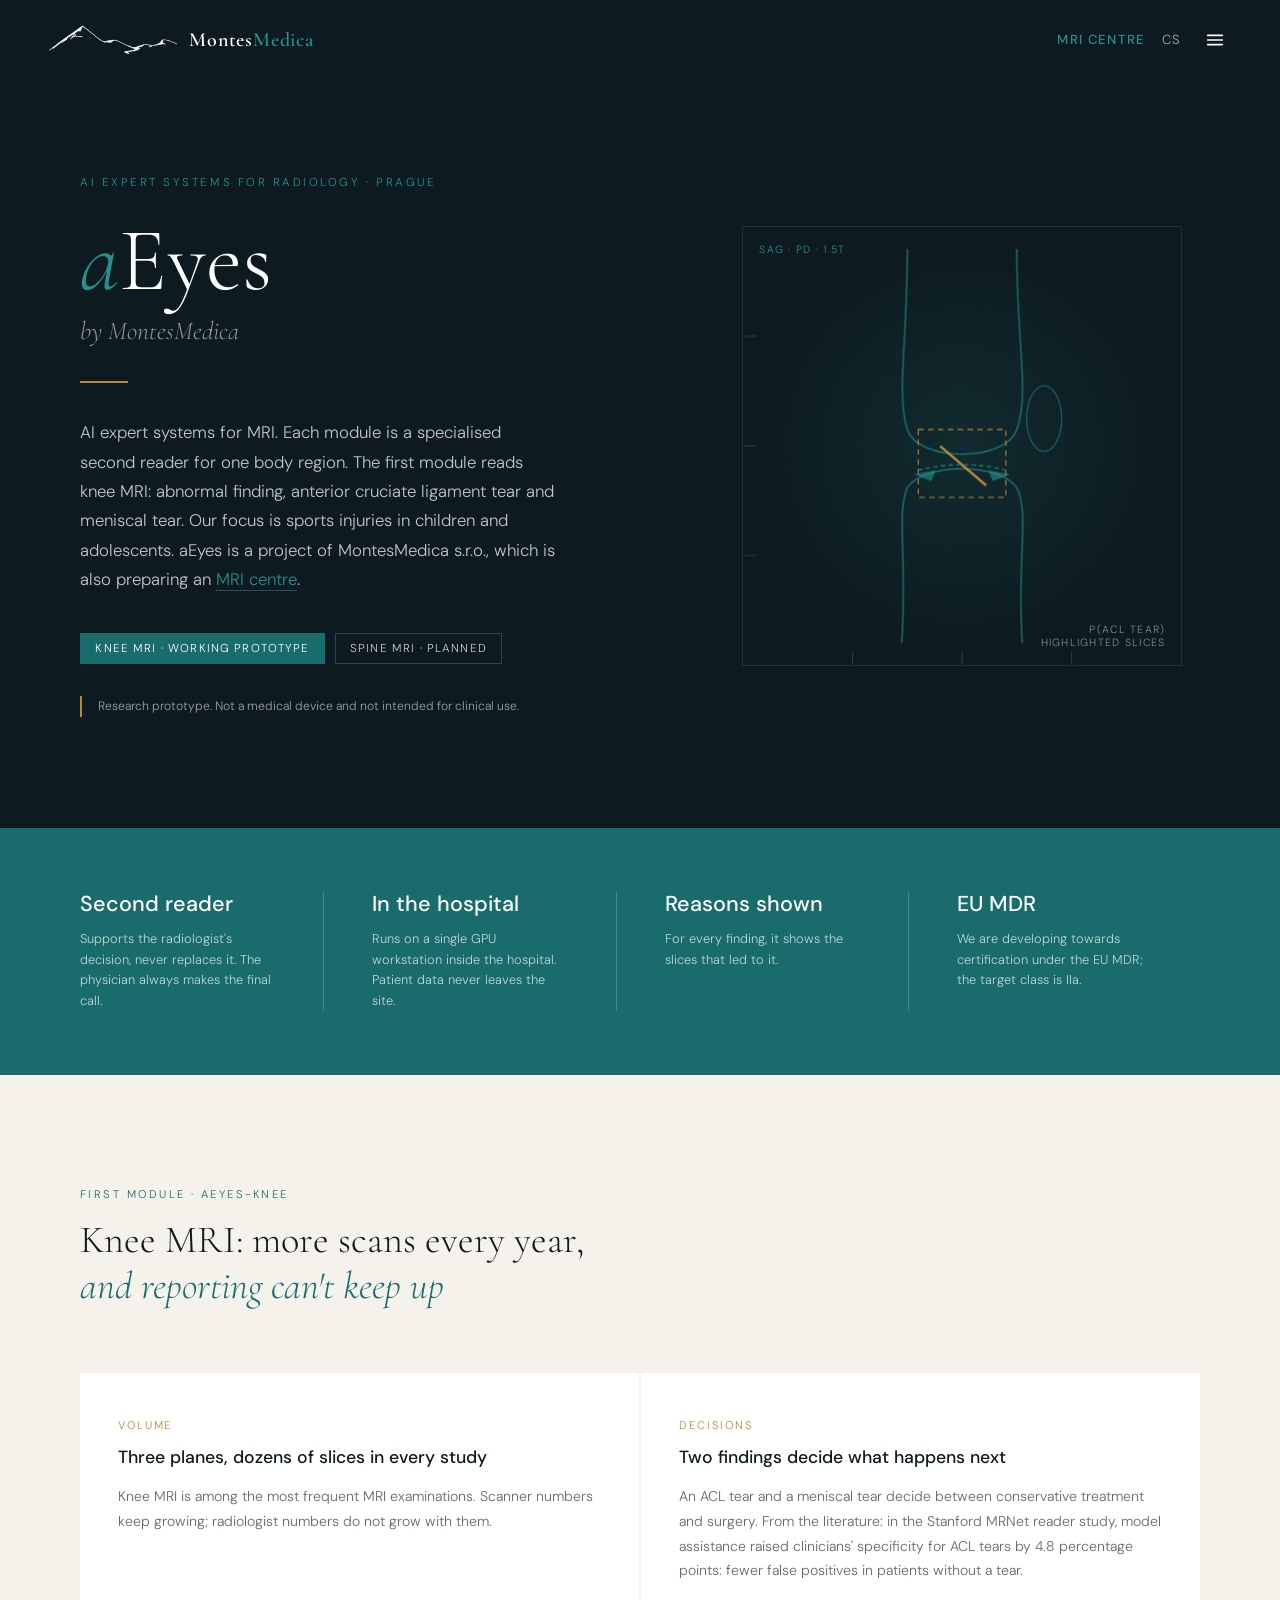
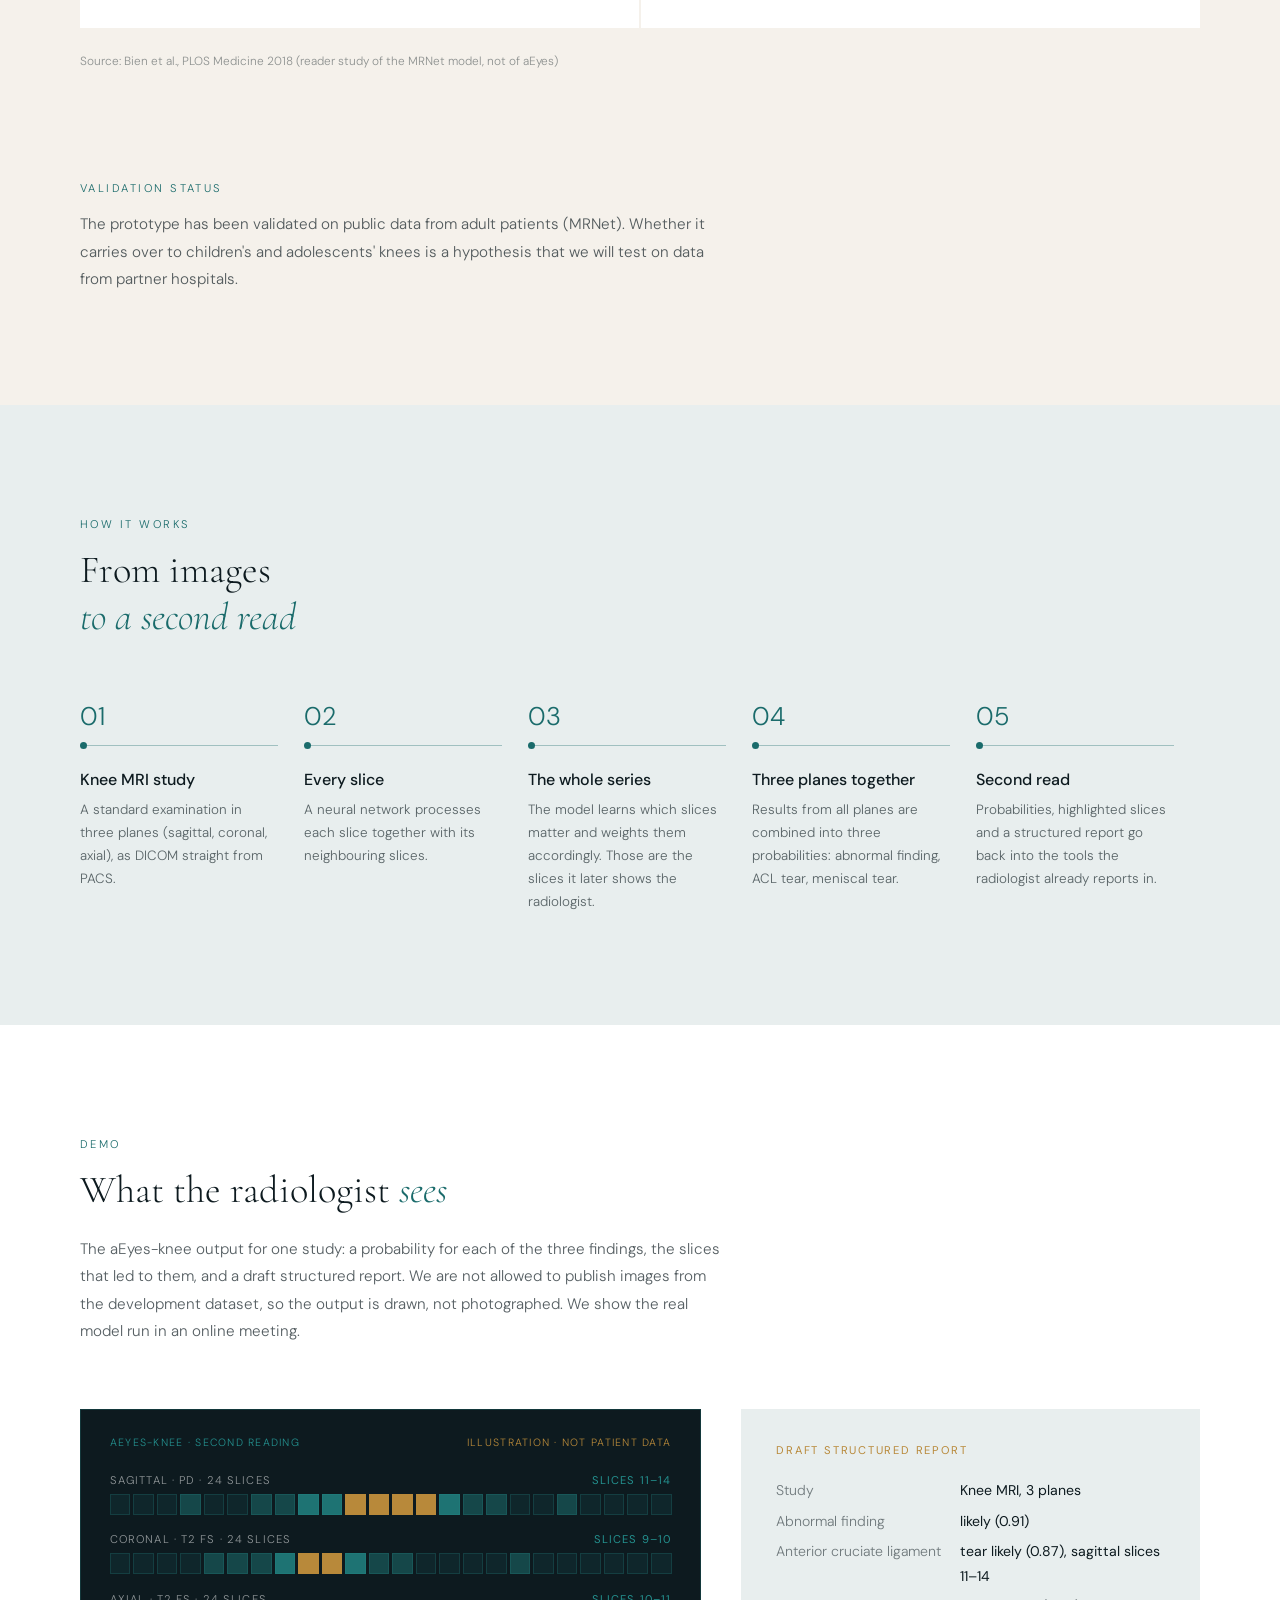
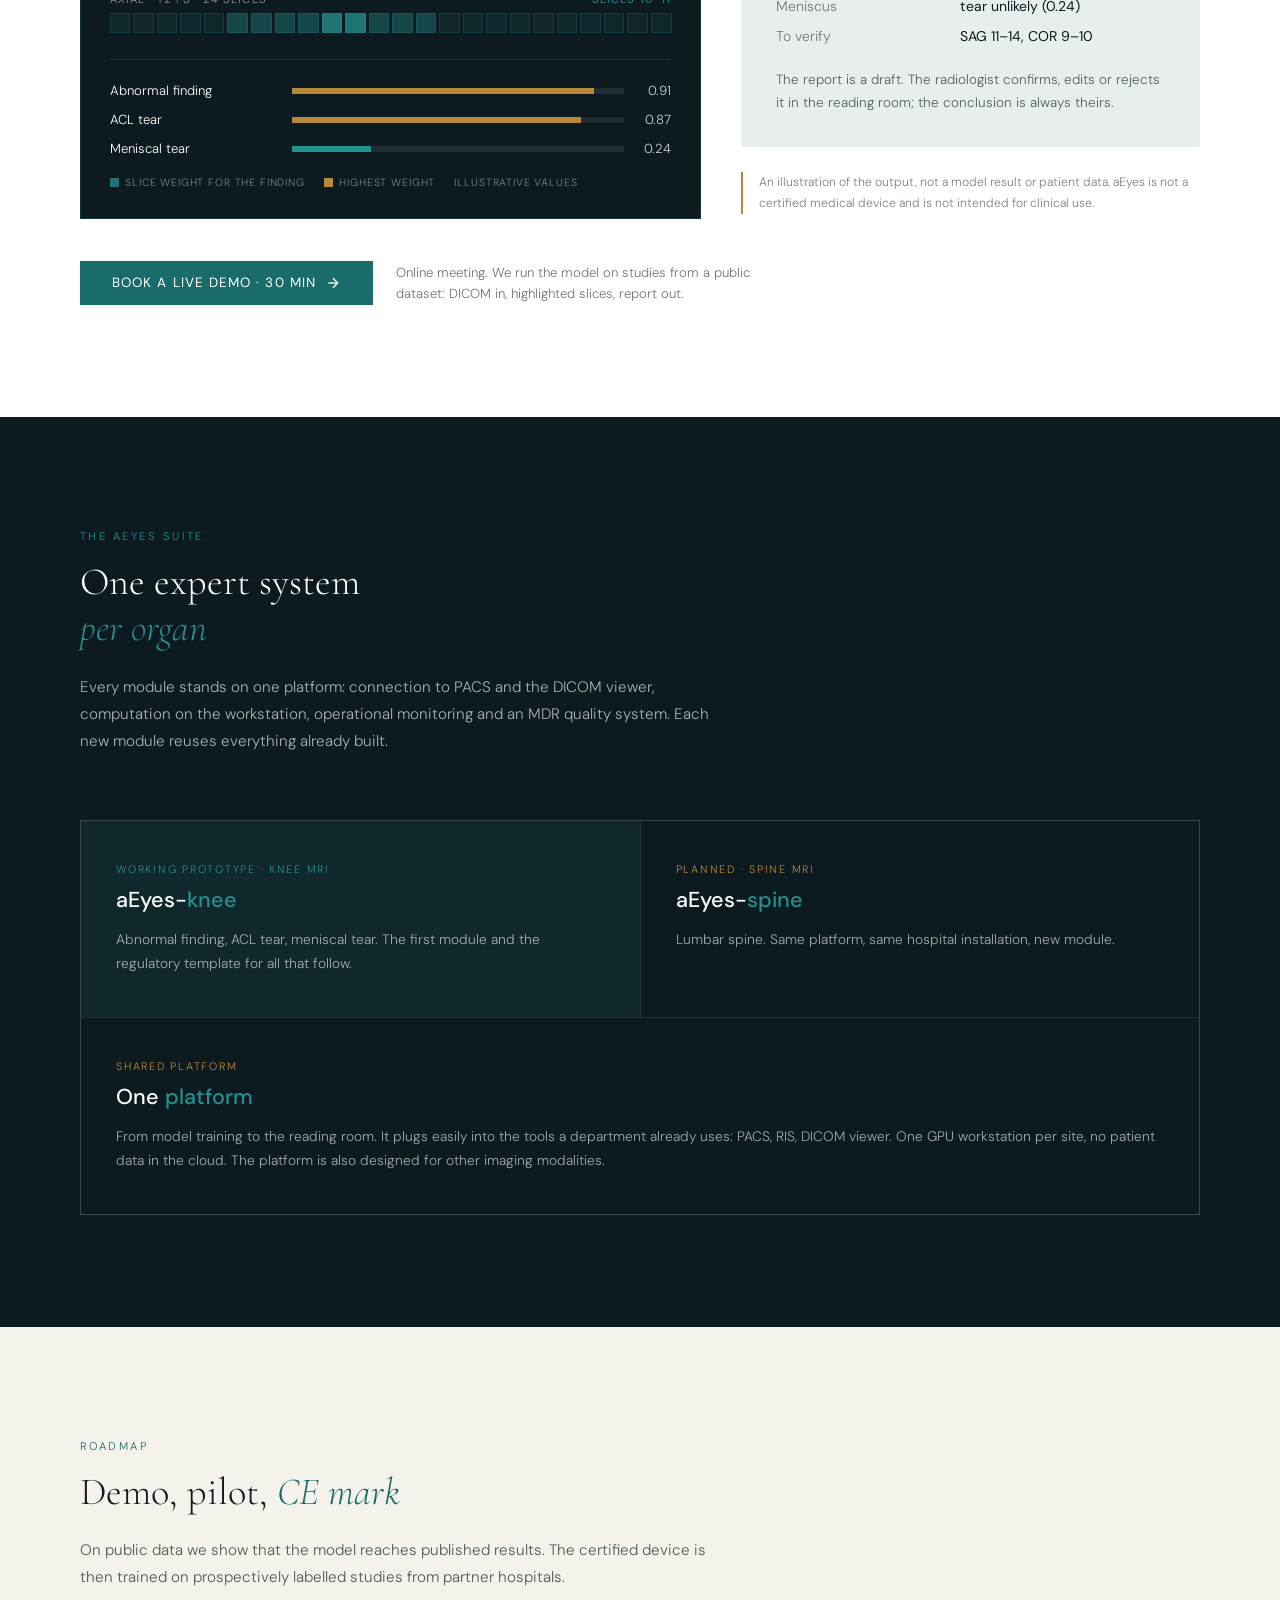
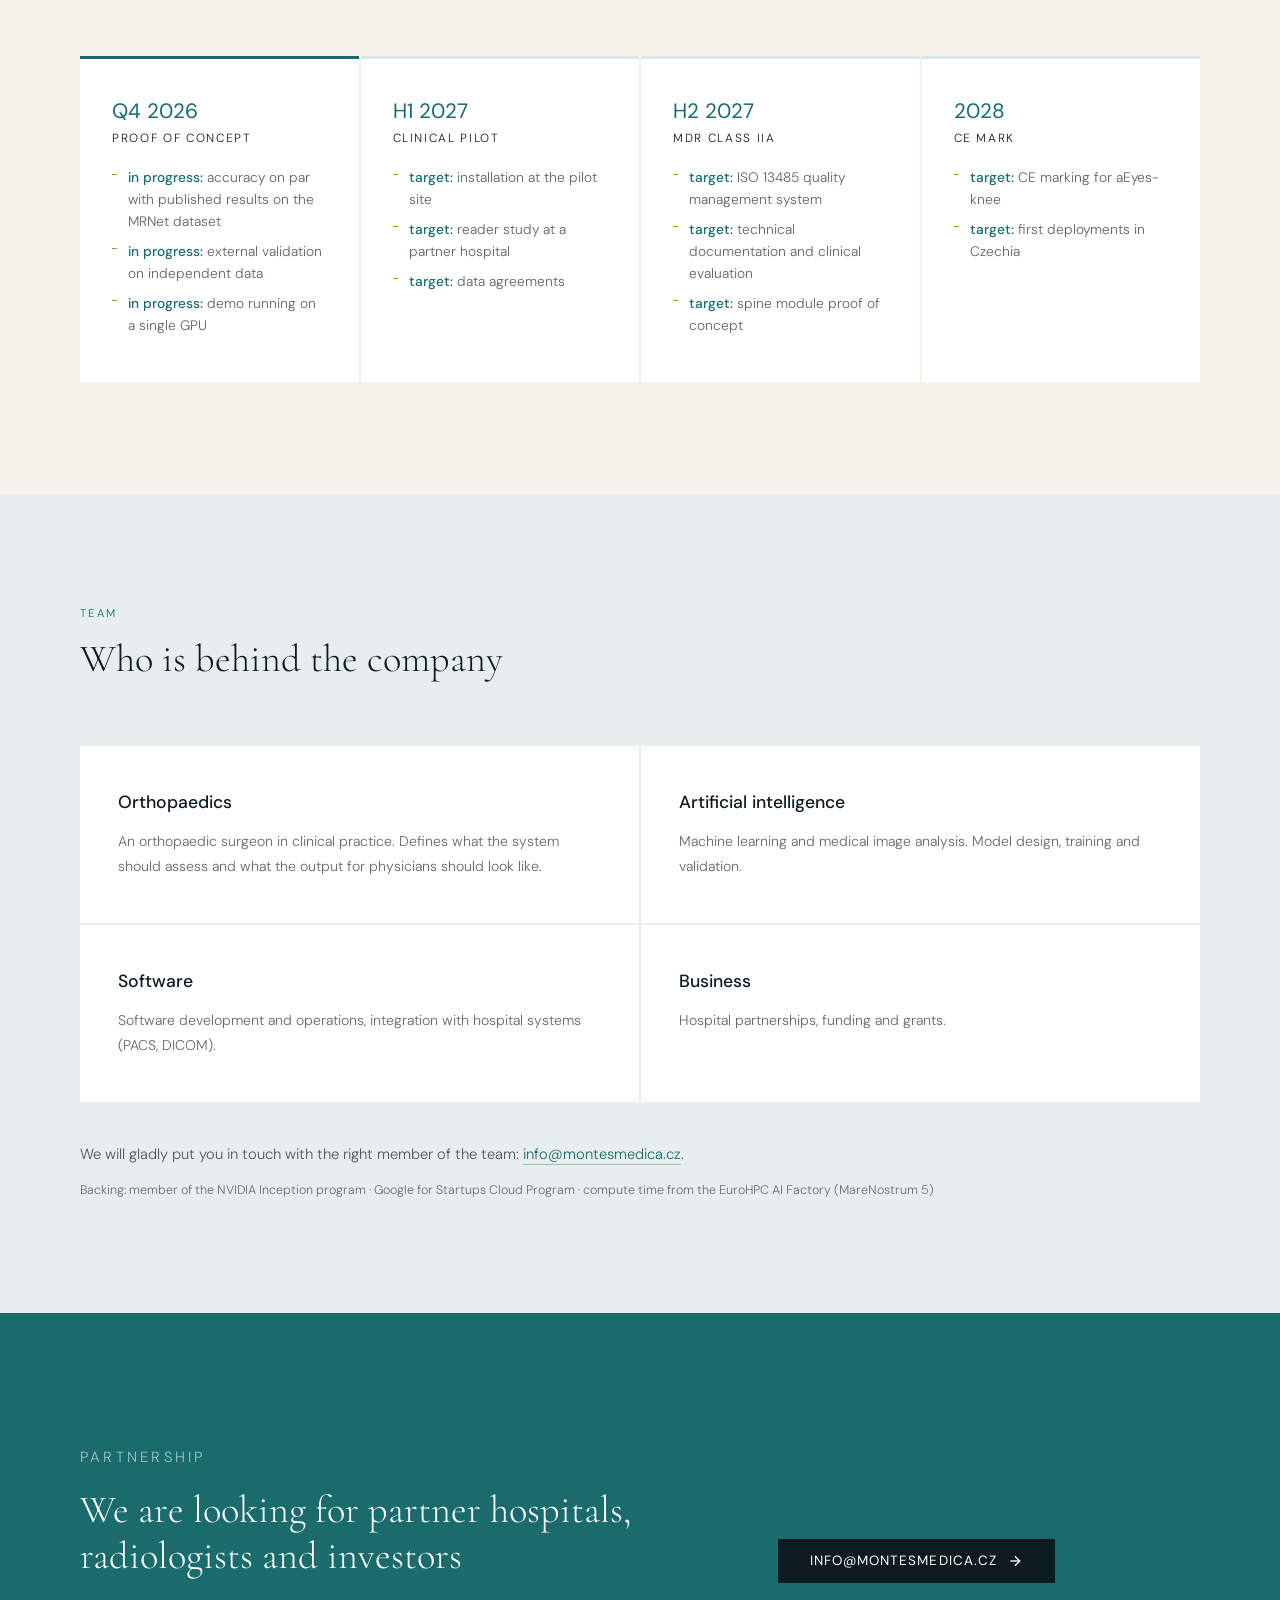
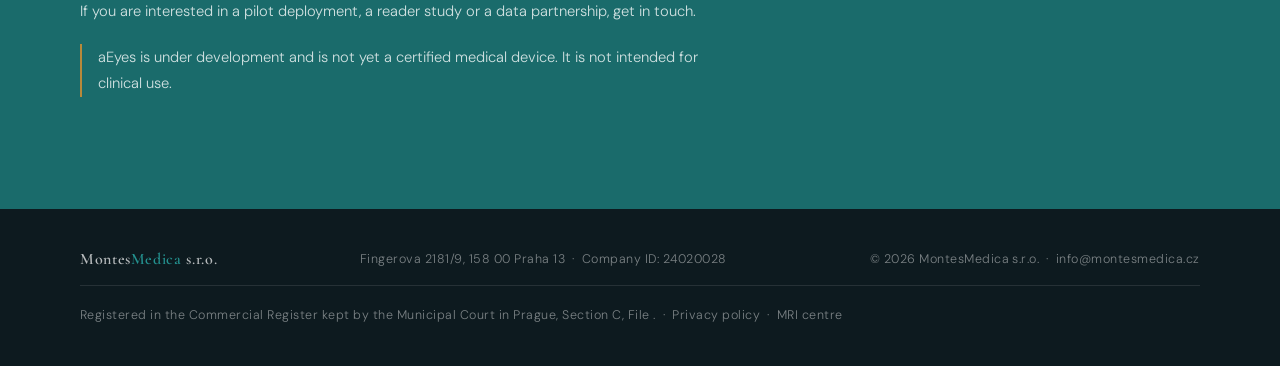
==== commit abecdb88: "Truthful claims, team block, legal minimum and privacy page aEyes (index.html, en/index.html) - hero" ====
--- a/en/index.html
+++ b/en/index.html
@@ -3,7 +3,7 @@
 <head>
   <meta charset="UTF-8" />
   <meta name="viewport" content="width=device-width, initial-scale=1.0" />
-  <title>aEyes by MontesMedica</title>
+  <title>aEyes by MontesMedica · research prototype</title>
   <link rel="icon" href="../assets/img/favicon.svg" type="image/svg+xml" />
   <link rel="icon" href="../assets/img/favicon-32.png" sizes="32x32" type="image/png" />
   <link rel="apple-touch-icon" href="../assets/img/apple-touch-icon.png" />
@@ -15,14 +15,14 @@
   <meta property="og:site_name" content="MontesMedica" />
   <meta property="og:locale" content="en_GB" />
   <meta property="og:url" content="https://montesmedica.cz/en/" />
-  <meta property="og:title" content="aEyes by MontesMedica – AI second reader for MRI" />
-  <meta property="og:description" content="AI expert systems for MRI. First module: a second reader for knee MRI, focused on sports injuries in children and adolescents." />
+  <meta property="og:title" content="aEyes by MontesMedica – research prototype of an AI second reader for MRI" />
+  <meta property="og:description" content="A research prototype of an AI second reader for knee MRI, focused on sports injuries in children and adolescents. Not a medical device." />
   <meta property="og:image" content="https://montesmedica.cz/assets/img/og.png" />
   <meta property="og:image:width" content="1200" />
   <meta property="og:image:height" content="630" />
   <meta name="twitter:card" content="summary_large_image" />
   <meta name="theme-color" content="#1a6b6b" />
-  <meta name="description" content="aEyes by MontesMedica: AI expert systems for MRI. First module: a second reader for knee MRI, focused on sports injuries in children and adolescents." />
+  <meta name="description" content="aEyes by MontesMedica: a research prototype of an AI second reader for knee MRI, focused on sports injuries in children and adolescents. Not a medical device." />
 
   <link rel="preconnect" href="https://fonts.googleapis.com" />
   <link rel="preconnect" href="https://fonts.gstatic.com" crossorigin />
@@ -89,12 +89,12 @@
       color: #fff;
       opacity: 0.65;
       margin-left: 2.2rem;
+      white-space: nowrap;
       transition: opacity 0.2s, color 0.2s;
     }
     nav a:hover { opacity: 1; color: var(--teal2); }
     nav { display: flex; align-items: center; }
     nav a.lang { display: inline-flex; align-items: center; gap: 0.45rem; margin-left: 1.8rem; }
-    nav a.lang svg { width: 20px; height: 14px; border-radius: 2px; box-shadow: 0 0 0 1px rgba(0,0,0,0.18); }
     nav a.nav-mri { opacity: 1; color: var(--teal2); font-weight: 500; }
     .burger { display: none; background: none; border: 0; cursor: pointer; padding: 0.4rem; margin-left: 1rem; color: #fff; }
     .burger svg { width: 22px; height: 22px; display: block; }
@@ -158,6 +158,9 @@
       color: rgba(255,255,255,0.8);
     }
     .pill.now { background: var(--teal); border-color: var(--teal); color: #fff; }
+    .hero-lead a { color: var(--teal2); text-decoration: none; border-bottom: 1px solid rgba(36,145,143,0.5); }
+    .hero-lead a:hover { border-bottom-color: var(--teal2); }
+    .hero .note { max-width: 480px; }
 
     /* Knee "scan" visual */
     .scan {
@@ -288,6 +291,9 @@
       margin-top: 1.6rem;
     }
 
+    .validation { padding-top: 0; }
+    .validation .section-lead { margin-top: 0; }
+
     /* ── Pipeline ── */
     .pipeline { background: var(--faint); }
     .steps {
@@ -336,7 +342,7 @@
     .suite .section-lead { color: rgba(255,255,255,0.65); }
     .modules {
       display: grid;
-      grid-template-columns: repeat(3, 1fr);
+      grid-template-columns: repeat(2, 1fr);
       gap: 1px;
       background: rgba(255,255,255,0.1);
       border: 1px solid rgba(255,255,255,0.1);
@@ -400,6 +406,7 @@
       position: relative;
       margin-bottom: 0.5rem;
     }
+    .phase li b { font-weight: 500; color: var(--teal); }
     .phase li::before {
       content: '';
       position: absolute; left: 0; top: 0.6em;
@@ -497,28 +504,17 @@
 
     /* ── Team ── */
     .team { background: var(--faint); }
-    .team-group {
-      font-size: 0.7rem; letter-spacing: 0.2em; text-transform: uppercase;
-      color: var(--teal);
-      margin: 3.5rem 0 1rem;
-    }
-    .team-group:first-of-type { margin-top: 4rem; }
-    .people { display: grid; grid-template-columns: repeat(3, 1fr); gap: 2px; }
-    .people.two { grid-template-columns: repeat(2, 1fr); }
-    .person { background: #fff; padding: 2.4rem 2.2rem; }
-    .avatar {
-      width: 64px; height: 64px; border-radius: 50%;
-      background: var(--mist); color: var(--teal);
-      display: flex; align-items: center; justify-content: center;
-      font-family: 'Cormorant Garamond', serif;
-      font-size: 1.5rem; font-weight: 600; letter-spacing: 0.02em;
-      margin-bottom: 1.4rem;
-    }
-    .person-name { font-size: 1.1rem; font-weight: 500; }
-    .person-role {
-      font-size: 0.7rem; letter-spacing: 0.14em; text-transform: uppercase;
-      color: var(--gold);
-      margin: 0.4rem 0 0.9rem;
+    .team-note {
+      font-size: 0.92rem; line-height: 1.8;
+      color: rgba(13,26,31,0.7);
+      margin-top: 2.4rem;
+    }
+    .team-note a { color: var(--teal); text-decoration: none; border-bottom: 1px solid rgba(26,107,107,0.35); }
+    .team-note a:hover { border-bottom-color: var(--teal); }
+    .team-backing {
+      font-size: 0.78rem; line-height: 1.7;
+      color: rgba(13,26,31,0.6);
+      margin-top: 0.8rem;
     }
 
     /* ── Disclaimer / CTA ── */
@@ -571,6 +567,14 @@
       justify-content: space-between;
       font-size: 0.78rem;
       letter-spacing: 0.04em;
+      flex-wrap: wrap;
+      gap: 1rem 2rem;
+    }
+    .footer-legal {
+      flex-basis: 100%;
+      border-top: 1px solid rgba(255,255,255,0.1);
+      padding-top: 1.2rem;
+      line-height: 1.7;
     }
     footer a { color: rgba(255,255,255,0.45); text-decoration: none; transition: color 0.2s; }
     footer a:hover { color: var(--teal2); }
@@ -596,16 +600,18 @@
     }
     .hot { animation: glow 3s ease-in-out infinite; }
 
-    .reveal {
+    /* Content is visible without JS; the fade-in only applies when JS runs */
+    .js .reveal {
       opacity: 0;
-      transform: translateY(28px);
-      transition: opacity 0.8s, transform 0.8s;
-    }
-    .reveal.visible { opacity: 1; transform: translateY(0); }
+      transform: translateY(12px);
+      transition: opacity 0.5s, transform 0.5s;
+    }
+    .js .reveal.visible { opacity: 1; transform: none; }
 
     @media (prefers-reduced-motion: reduce) {
+      html { scroll-behavior: auto; }
       .scan-line, .hot { animation: none; }
-      .reveal { opacity: 1; transform: none; transition: none; }
+      .js .reveal { opacity: 1; transform: none; transition: none; }
     }
 
     /* ── Responsive ── */
@@ -613,6 +619,17 @@
       .steps { grid-template-columns: 1fr; gap: 2.4rem; }
       .step { padding: 0; }
       .roadmap-grid { grid-template-columns: repeat(2, 1fr); }
+    }
+    @media (max-width: 1340px) {
+      nav { margin-left: 1rem; }
+      nav a { display: none; white-space: nowrap; }
+      nav a.nav-mri { display: inline; margin-left: 0; }
+      nav a.lang { display: inline-flex; margin-left: 1rem; }
+      .burger { display: block; }
+      nav.open { position: fixed; inset: 0 0 auto 0; flex-direction: column; align-items: stretch; padding: 4.6rem 1rem 1.4rem; background: rgba(13,26,31,0.97); backdrop-filter: blur(12px); margin: 0; }
+      nav.open a { display: block; margin: 0; padding: 0.9rem 0; border-top: 1px solid rgba(255,255,255,0.1); }
+      nav.open a.lang { display: inline-flex; margin: 0; padding: 0.9rem 0; border-top: 1px solid rgba(255,255,255,0.1); }
+      nav.open .burger { position: absolute; right: 1rem; top: 1.1rem; }
     }
     @media (max-width: 900px) {
       .hero { grid-template-columns: 1fr; padding: 8rem 1rem 4rem; gap: 3rem; min-height: auto; }
@@ -627,15 +644,6 @@
       .demo-grid { grid-template-columns: 1fr; }
       .people, .people.two { grid-template-columns: 1fr; }
       header { padding: 1.2rem 1rem; }
-      nav { margin-left: 1rem; }
-      nav a { display: none; white-space: nowrap; }
-      nav a.nav-mri { display: inline; margin-left: 0; }
-      nav a.lang { display: inline-flex; margin-left: 1rem; }
-      .burger { display: block; }
-      nav.open { position: fixed; inset: 0 0 auto 0; flex-direction: column; align-items: stretch; padding: 4.6rem 1rem 1.4rem; background: rgba(13,26,31,0.97); backdrop-filter: blur(12px); margin: 0; }
-      nav.open a { display: block; margin: 0; padding: 0.9rem 0; border-top: 1px solid rgba(255,255,255,0.1); }
-      nav.open a.lang { display: inline-flex; margin: 0; padding: 0.9rem 0; border-top: 1px solid rgba(255,255,255,0.1); }
-      nav.open .burger { position: absolute; right: 1rem; top: 1.1rem; }
       .logo { gap: 0.5rem; }
       .logo-mark { height: 20px; }
       .logo-text { font-size: 1.05rem; }
@@ -645,6 +653,7 @@
       footer { flex-direction: column; gap: 1rem; text-align: center; padding: 2rem 1rem; }
     }
   </style>
+  <script>if ('IntersectionObserver' in window) document.documentElement.classList.add('js');</script>
 </head>
 <body>
 
@@ -660,9 +669,10 @@
     <a href="#demo">Demo</a>
     <a href="#moduly">Modules</a>
     <a href="#plan">Roadmap</a>
+    <a href="#tym">Team</a>
     <a href="#spoluprace">Partnership</a>
     <a href="mri.html" class="nav-mri">MRI centre</a>
-    <a href="../index.html" class="lang" hreflang="cs" lang="cs" title="Česky"><svg viewBox="0 0 6 4" aria-hidden="true"><rect width="6" height="2" fill="#fff"/><rect y="2" width="6" height="2" fill="#d7141a"/><path d="M0,0L3,2L0,4z" fill="#11457e"/></svg>CS</a>
+    <a href="../index.html" class="lang" hreflang="cs" lang="cs" title="Česky">CS</a>
     <button class="burger" type="button" aria-label="Menu" aria-expanded="false" onclick="toggleNav(this)"><svg viewBox="0 0 24 24" fill="none" stroke="currentColor" stroke-width="1.8" stroke-linecap="round"><line x1="4" y1="7" x2="20" y2="7"/><line x1="4" y1="12" x2="20" y2="12"/><line x1="4" y1="17" x2="20" y2="17"/></svg></button>
   </nav>
 </header>
@@ -675,13 +685,13 @@
     <p class="hero-sub">by MontesMedica</p>
     <div class="hero-divider"></div>
     <p class="hero-lead">
-      AI expert systems for MRI. Each module is a specialised second reader for one body region. The first module reads knee MRI: abnormal finding, anterior cruciate ligament tear and meniscal tear. Our focus is sports injuries in children and adolescents.
+      AI expert systems for MRI. Each module is a specialised second reader for one body region. The first module reads knee MRI: abnormal finding, anterior cruciate ligament tear and meniscal tear. Our focus is sports injuries in children and adolescents. aEyes is a project of MontesMedica s.r.o., which is also preparing an <a href="mri.html">MRI centre</a>.
     </p>
     <div class="hero-pills">
-      <span class="pill now">Knee MRI · now</span>
-      <span class="pill">Spine MRI · 2027</span>
-      <span class="pill">Histopathology · 2028</span>
-    </div>
+      <span class="pill now">Knee MRI · working prototype</span>
+      <span class="pill">Spine MRI · planned</span>
+    </div>
+    <p class="note">Research prototype. Not a medical device and not intended for clinical use.</p>
   </div>
 
   <div class="scan" aria-hidden="true">
@@ -728,7 +738,7 @@
   </div>
   <div class="stat">
     <div class="stat-num">EU MDR</div>
-    <div class="stat-label">Designed from day one as a Class IIa medical device.</div>
+    <div class="stat-label">We are developing towards certification under the EU MDR; the target class is IIa.</div>
   </div>
 </div>
 
@@ -747,10 +757,19 @@
     <div class="card reveal" style="transition-delay:0.15s">
       <p class="card-kicker">Decisions</p>
       <h3 class="card-title">Two findings decide what happens next</h3>
-      <p class="card-text">An ACL tear and a meniscal tear decide between conservative treatment and surgery. In the Stanford MRNet reader study, model assistance raised clinicians' specificity for ACL tears by 4.8 percentage points: fewer false positives in patients without a tear.</p>
-    </div>
-  </div>
-  <p class="source reveal">Source: Bien et al., PLOS Medicine 2018 (MRNet reader study)</p>
+      <p class="card-text">An ACL tear and a meniscal tear decide between conservative treatment and surgery. From the literature: in the Stanford MRNet reader study, model assistance raised clinicians' specificity for ACL tears by 4.8 percentage points: fewer false positives in patients without a tear.</p>
+    </div>
+  </div>
+  <p class="source reveal">Source: Bien et al., PLOS Medicine 2018 (reader study of the MRNet model, not of aEyes)</p>
+</section>
+
+<!-- ── Validation status ── -->
+<section class="validation" id="validace">
+  <div class="reveal">
+    <p class="section-label">Validation status</p>
+    <p class="section-lead">The prototype has been validated on public data from adult patients (MRNet). Whether it carries over to children's and adolescents' knees is a hypothesis that we will test on data from partner hospitals.</p>
+    <!-- TODO: our own metrics and methodology -->
+  </div>
 </section>
 
 <!-- ── Pipeline ── -->
@@ -854,24 +873,19 @@
   </div>
   <div class="modules">
     <div class="module current reveal">
-      <p class="module-when">Now · knee MRI</p>
+      <p class="module-when">Working prototype · knee MRI</p>
       <h3 class="module-name">aEyes-<span>knee</span></h3>
       <p class="module-text">Abnormal finding, ACL tear, meniscal tear. The first module and the regulatory template for all that follow.</p>
     </div>
     <div class="module reveal" style="transition-delay:0.1s">
-      <p class="module-when">2027 · spine MRI</p>
+      <p class="module-when">Planned · spine MRI</p>
       <h3 class="module-name">aEyes-<span>spine</span></h3>
       <p class="module-text">Lumbar spine. Same platform, same hospital installation, new module.</p>
-    </div>
-    <div class="module reveal" style="transition-delay:0.2s">
-      <p class="module-when">2028 · histopathology</p>
-      <h3 class="module-name">aEyes-<span>path</span></h3>
-      <p class="module-text">Digitised slides at gigapixel resolution. Same principle: the model learns which parts of the image decide.</p>
     </div>
     <div class="module wide reveal">
       <p class="module-when">Shared platform</p>
       <h3 class="module-name">One <span>platform</span></h3>
-      <p class="module-text">From model training to the reading room. It plugs easily into the tools a department already uses: PACS, RIS, DICOM viewer. One GPU workstation per site, no patient data in the cloud.</p>
+      <p class="module-text">From model training to the reading room. It plugs easily into the tools a department already uses: PACS, RIS, DICOM viewer. One GPU workstation per site, no patient data in the cloud. The platform is also designed for other imaging modalities.</p>
     </div>
   </div>
 </section>
@@ -888,81 +902,67 @@
       <div class="phase-when">Q4 2026</div>
       <p class="phase-title">Proof of concept</p>
       <ul>
-        <li>Accuracy on par with published results on the MRNet dataset</li>
-        <li>External validation on independent data</li>
-        <li>Demo running on a single GPU</li>
+        <li><b>in progress:</b> accuracy on par with published results on the MRNet dataset</li>
+        <li><b>in progress:</b> external validation on independent data</li>
+        <li><b>in progress:</b> demo running on a single GPU</li>
       </ul>
     </div>
     <div class="phase reveal" style="transition-delay:0.1s">
       <div class="phase-when">H1 2027</div>
       <p class="phase-title">Clinical pilot</p>
       <ul>
-        <li>Installation at the pilot site</li>
-        <li>Reader study at a partner hospital</li>
-        <li>Data agreements</li>
+        <li><b>target:</b> installation at the pilot site</li>
+        <li><b>target:</b> reader study at a partner hospital</li>
+        <li><b>target:</b> data agreements</li>
       </ul>
     </div>
     <div class="phase reveal" style="transition-delay:0.2s">
       <div class="phase-when">H2 2027</div>
       <p class="phase-title">MDR Class IIa</p>
       <ul>
-        <li>ISO 13485 quality management system</li>
-        <li>Technical documentation and clinical evaluation</li>
-        <li>Spine module proof of concept</li>
+        <li><b>target:</b> ISO 13485 quality management system</li>
+        <li><b>target:</b> technical documentation and clinical evaluation</li>
+        <li><b>target:</b> spine module proof of concept</li>
       </ul>
     </div>
     <div class="phase reveal" style="transition-delay:0.3s">
       <div class="phase-when">2028</div>
       <p class="phase-title">CE mark</p>
       <ul>
-        <li>CE marking for aEyes-knee</li>
-        <li>First deployments in Czechia</li>
-        <li>Histopathology module proof of concept</li>
+        <li><b>target:</b> CE marking for aEyes-knee</li>
+        <li><b>target:</b> first deployments in Czechia</li>
       </ul>
     </div>
   </div>
 </section>
 
-<!-- ── Team: hidden for now ──
+<!-- ── Team ── -->
 <section class="team" id="tym">
   <div class="reveal">
     <p class="section-label">Team</p>
-    <h2 class="section-title">Medicine, software<br><em>and artificial intelligence</em></h2>
-    <p class="section-lead">A small team in Prague. The founders combine experience in medicine, software development and artificial intelligence; three more people build aEyes and run the company.</p>
-  </div>
-  <p class="team-group reveal">Founders</p>
-  <div class="people two">
-    <div class="person reveal">
-      <div class="avatar" aria-hidden="true">JC</div>
-      <h3 class="person-name">Jindřich Cincibuch</h3>
-      <p class="person-role">Co-founder · Director</p>
-    </div>
-    <div class="person reveal" style="transition-delay:0.1s">
-      <div class="avatar" aria-hidden="true">MB</div>
-      <h3 class="person-name">Martin Baloun</h3>
-      <p class="person-role">Co-founder · Director</p>
-    </div>
-  </div>
-  <p class="team-group reveal">Team</p>
-  <div class="people">
-    <div class="person reveal">
-      <div class="avatar" aria-hidden="true">MŠ</div>
-      <h3 class="person-name">Marek Šust</h3>
-      <p class="person-role">Software development</p>
-    </div>
-    <div class="person reveal" style="transition-delay:0.1s">
-      <div class="avatar" aria-hidden="true">PV</div>
-      <h3 class="person-name">Pavel Vágnerek</h3>
-      <p class="person-role">Software development</p>
-    </div>
-    <div class="person reveal" style="transition-delay:0.2s">
-      <div class="avatar" aria-hidden="true">LK</div>
-      <h3 class="person-name">Laura Kosáková</h3>
-      <p class="person-role">Back office</p>
-    </div>
-  </div>
+    <h2 class="section-title">Who is behind the company</h2>
+  </div>
+  <div class="cards">
+    <div class="card reveal">
+      <h3 class="card-title">Orthopaedics</h3>
+      <p class="card-text">An orthopaedic surgeon in clinical practice. Defines what the system should assess and what the output for physicians should look like.</p>
+    </div>
+    <div class="card reveal" style="transition-delay:0.15s">
+      <h3 class="card-title">Artificial intelligence</h3>
+      <p class="card-text">Machine learning and medical image analysis. Model design, training and validation.</p>
+    </div>
+    <div class="card reveal">
+      <h3 class="card-title">Software</h3>
+      <p class="card-text">Software development and operations, integration with hospital systems (PACS, DICOM).</p>
+    </div>
+    <div class="card reveal" style="transition-delay:0.15s">
+      <h3 class="card-title">Business</h3>
+      <p class="card-text">Hospital partnerships, funding and grants.</p>
+    </div>
+  </div>
+  <p class="team-note reveal">We will gladly put you in touch with the right member of the team: <a href="mailto:info@montesmedica.cz">info@montesmedica.cz</a>.</p>
+  <p class="team-backing reveal">Backing: member of the NVIDIA Inception program · Google for Startups Cloud Program · compute time from the EuroHPC AI Factory (MareNostrum 5)</p>
 </section>
--->
 
 <!-- ── CTA ── -->
 <section class="cta" id="spoluprace">
@@ -985,6 +985,7 @@
   <div class="footer-logo">Montes<span>Medica</span> s.r.o.</div>
   <div>Fingerova 2181/9, 158 00 Praha 13 &nbsp;·&nbsp; Company ID: 24020028</div>
   <div>© 2026 MontesMedica s.r.o. &nbsp;·&nbsp; <a href="mailto:info@montesmedica.cz">info@montesmedica.cz</a></div>
+  <div class="footer-legal">Registered in the Commercial Register kept by the Municipal Court in Prague, Section C, File <!-- TODO: file number -->. &nbsp;·&nbsp; <a href="privacy.html">Privacy policy</a> &nbsp;·&nbsp; <a href="mri.html">MRI centre</a></div>
 </footer>
 
 <script>
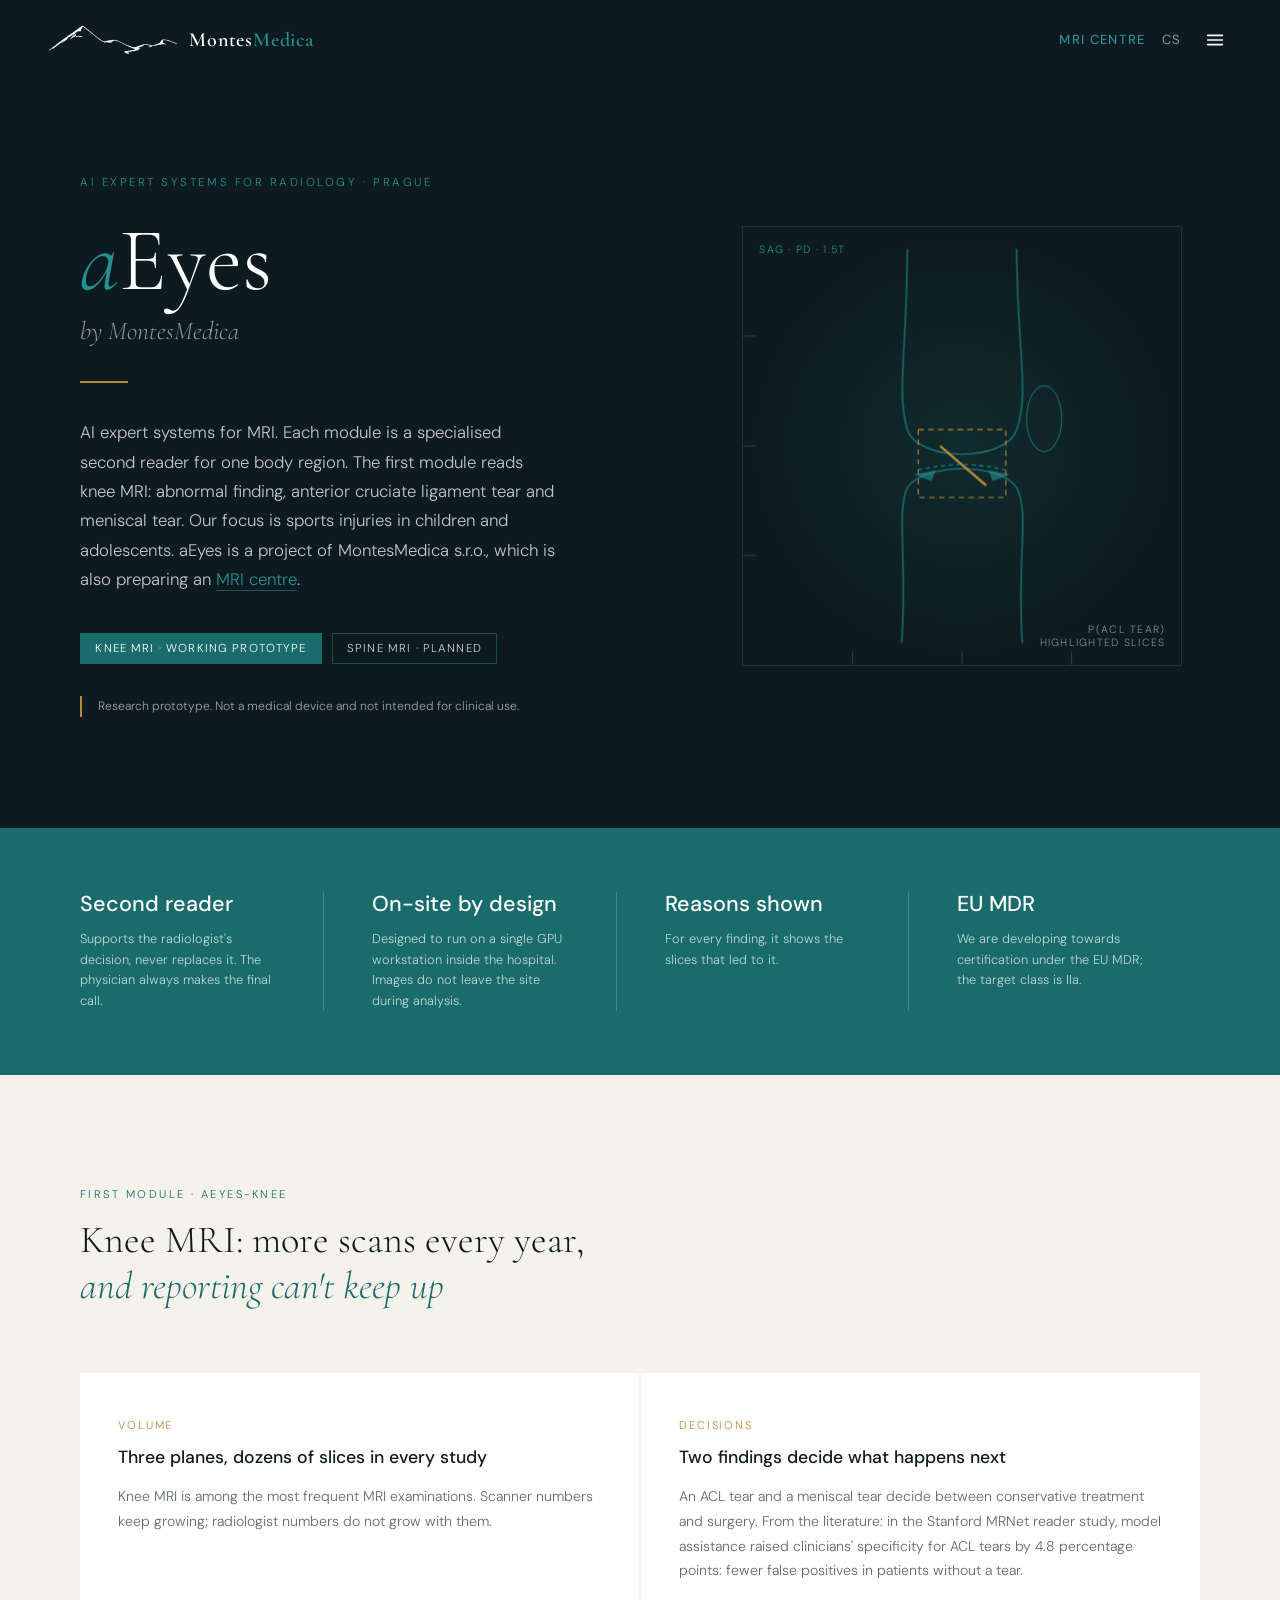
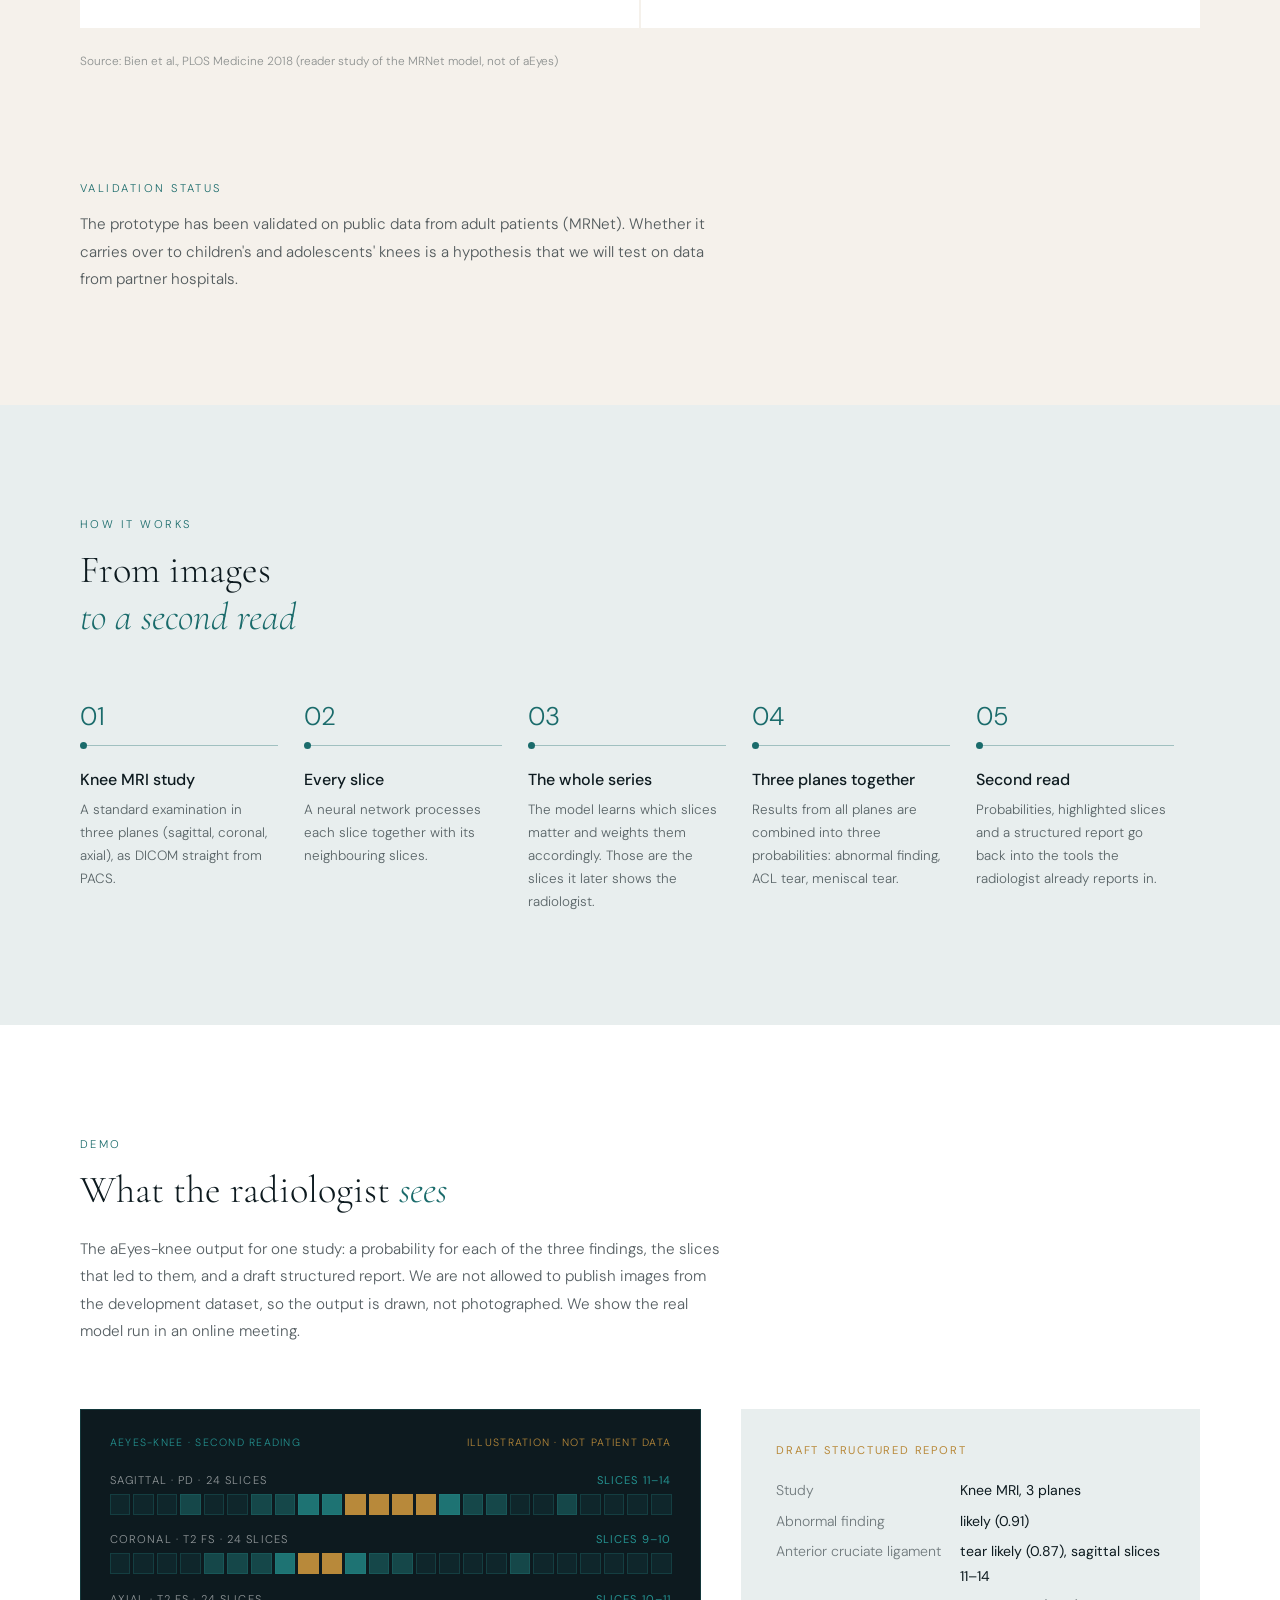
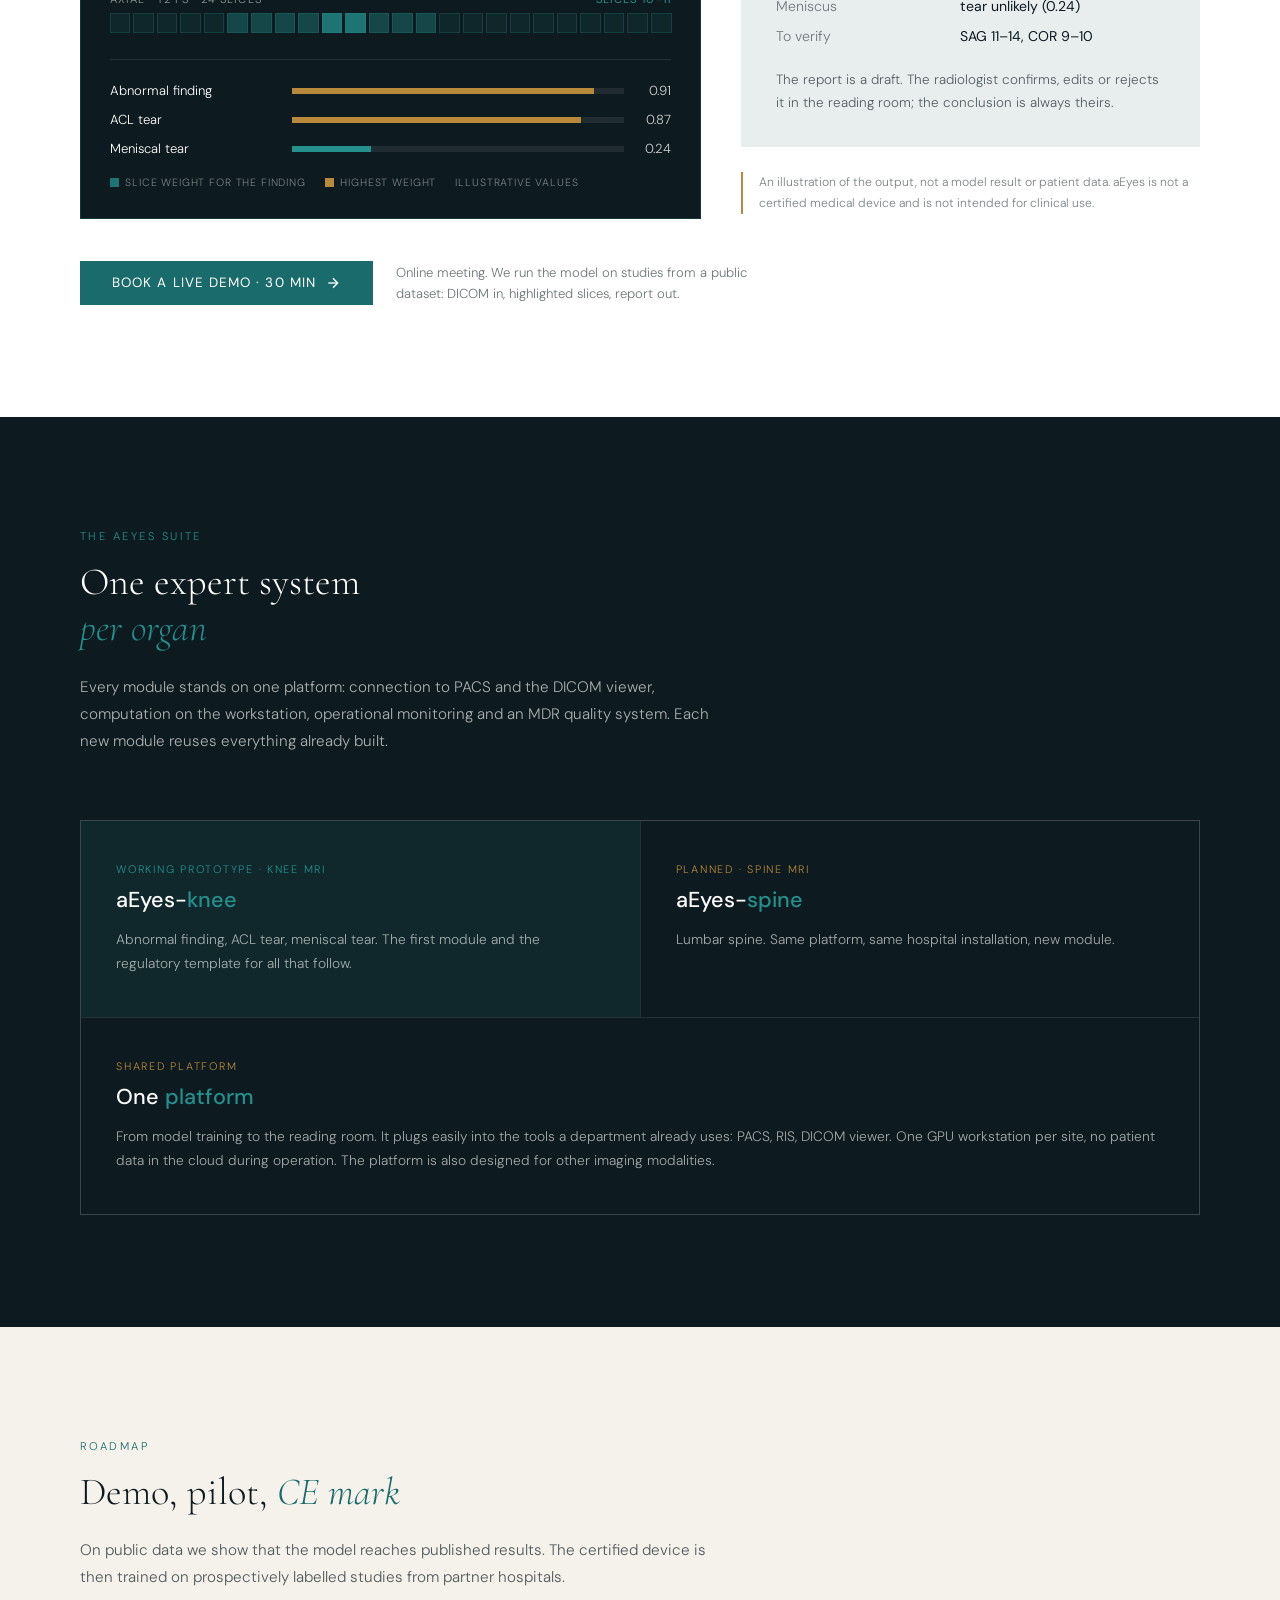
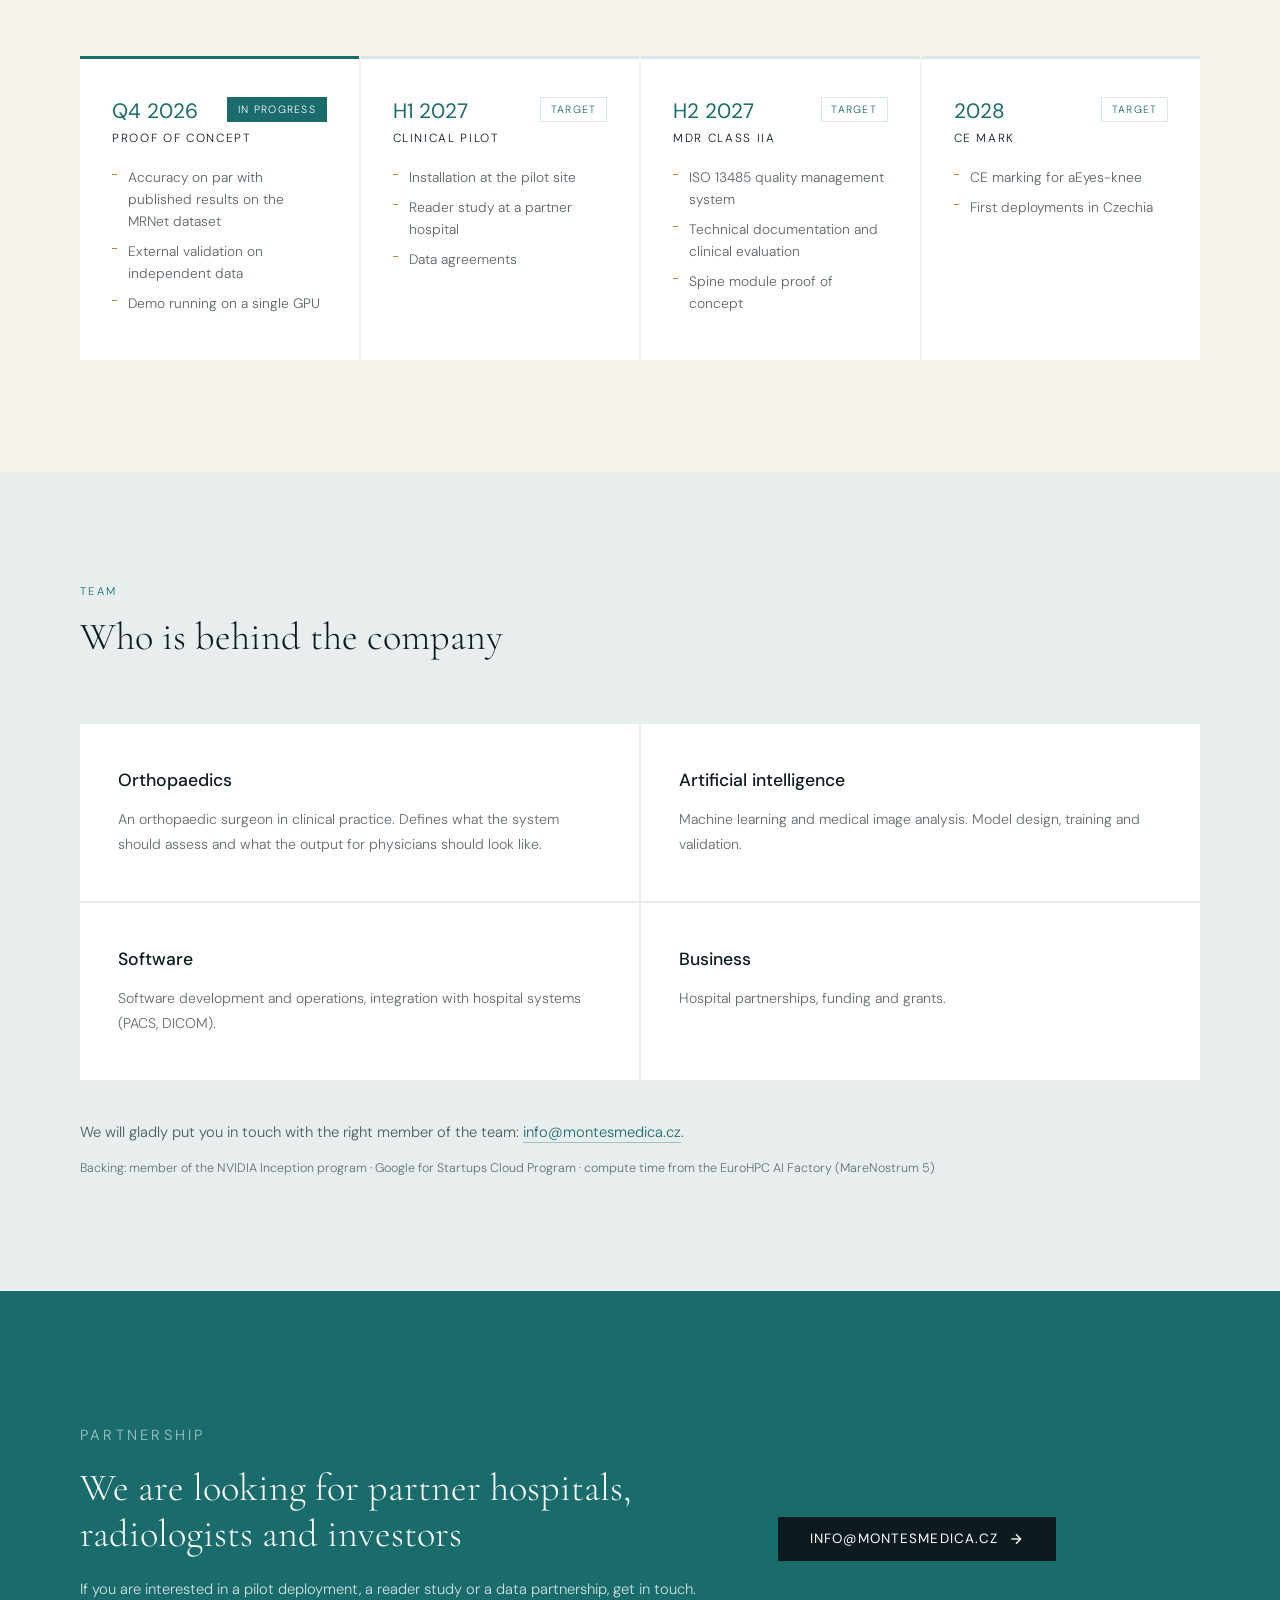
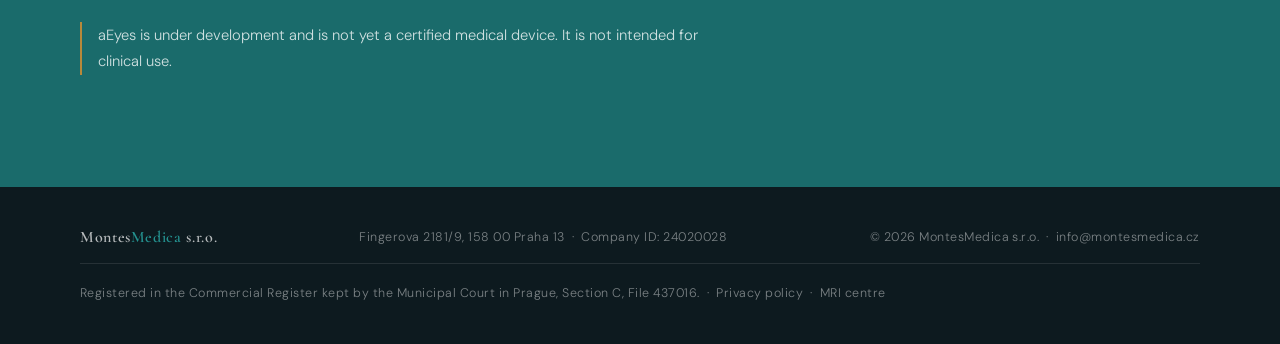
==== commit c77732f8: "Post-deploy fixes: register file number, local fonts, MRI team cards, phase labels - footers and pri" ====
--- a/en/index.html
+++ b/en/index.html
@@ -24,9 +24,7 @@
   <meta name="theme-color" content="#1a6b6b" />
   <meta name="description" content="aEyes by MontesMedica: a research prototype of an AI second reader for knee MRI, focused on sports injuries in children and adolescents. Not a medical device." />
 
-  <link rel="preconnect" href="https://fonts.googleapis.com" />
-  <link rel="preconnect" href="https://fonts.gstatic.com" crossorigin />
-  <link href="https://fonts.googleapis.com/css2?family=Cormorant+Garamond:ital,wght@0,300;0,600;1,300&family=DM+Sans:wght@300;400;500&display=swap" rel="stylesheet" />
+  <link rel="stylesheet" href="../assets/fonts/fonts.css" />
 
   <style>
     *, *::before, *::after { box-sizing: border-box; margin: 0; padding: 0; }
@@ -406,7 +404,16 @@
       position: relative;
       margin-bottom: 0.5rem;
     }
-    .phase li b { font-weight: 500; color: var(--teal); }
+    .phase-status {
+      float: right;
+      font-size: 0.66rem;
+      letter-spacing: 0.12em;
+      text-transform: uppercase;
+      padding: 0.3rem 0.6rem;
+      border: 1px solid var(--mist);
+      color: var(--teal);
+    }
+    .phase.current .phase-status { background: var(--teal); border-color: var(--teal); color: #fff; }
     .phase li::before {
       content: '';
       position: absolute; left: 0; top: 0.6em;
@@ -729,8 +736,8 @@
     <div class="stat-label">Supports the radiologist's decision, never replaces it. The physician always makes the final call.</div>
   </div>
   <div class="stat">
-    <div class="stat-num">In the hospital</div>
-    <div class="stat-label">Runs on a single GPU workstation inside the hospital. Patient data never leaves the site.</div>
+    <div class="stat-num">On-site by design</div>
+    <div class="stat-label">Designed to run on a single GPU workstation inside the hospital. Images do not leave the site during analysis.</div>
   </div>
   <div class="stat">
     <div class="stat-num">Reasons shown</div>
@@ -885,7 +892,7 @@
     <div class="module wide reveal">
       <p class="module-when">Shared platform</p>
       <h3 class="module-name">One <span>platform</span></h3>
-      <p class="module-text">From model training to the reading room. It plugs easily into the tools a department already uses: PACS, RIS, DICOM viewer. One GPU workstation per site, no patient data in the cloud. The platform is also designed for other imaging modalities.</p>
+      <p class="module-text">From model training to the reading room. It plugs easily into the tools a department already uses: PACS, RIS, DICOM viewer. One GPU workstation per site, no patient data in the cloud during operation. The platform is also designed for other imaging modalities.</p>
     </div>
   </div>
 </section>
@@ -899,38 +906,42 @@
   </div>
   <div class="roadmap-grid">
     <div class="phase current reveal">
+      <span class="phase-status">in progress</span>
       <div class="phase-when">Q4 2026</div>
       <p class="phase-title">Proof of concept</p>
       <ul>
-        <li><b>in progress:</b> accuracy on par with published results on the MRNet dataset</li>
-        <li><b>in progress:</b> external validation on independent data</li>
-        <li><b>in progress:</b> demo running on a single GPU</li>
+        <li>Accuracy on par with published results on the MRNet dataset</li>
+        <li>External validation on independent data</li>
+        <li>Demo running on a single GPU</li>
       </ul>
     </div>
     <div class="phase reveal" style="transition-delay:0.1s">
+      <span class="phase-status">target</span>
       <div class="phase-when">H1 2027</div>
       <p class="phase-title">Clinical pilot</p>
       <ul>
-        <li><b>target:</b> installation at the pilot site</li>
-        <li><b>target:</b> reader study at a partner hospital</li>
-        <li><b>target:</b> data agreements</li>
+        <li>Installation at the pilot site</li>
+        <li>Reader study at a partner hospital</li>
+        <li>Data agreements</li>
       </ul>
     </div>
     <div class="phase reveal" style="transition-delay:0.2s">
+      <span class="phase-status">target</span>
       <div class="phase-when">H2 2027</div>
       <p class="phase-title">MDR Class IIa</p>
       <ul>
-        <li><b>target:</b> ISO 13485 quality management system</li>
-        <li><b>target:</b> technical documentation and clinical evaluation</li>
-        <li><b>target:</b> spine module proof of concept</li>
+        <li>ISO 13485 quality management system</li>
+        <li>Technical documentation and clinical evaluation</li>
+        <li>Spine module proof of concept</li>
       </ul>
     </div>
     <div class="phase reveal" style="transition-delay:0.3s">
+      <span class="phase-status">target</span>
       <div class="phase-when">2028</div>
       <p class="phase-title">CE mark</p>
       <ul>
-        <li><b>target:</b> CE marking for aEyes-knee</li>
-        <li><b>target:</b> first deployments in Czechia</li>
+        <li>CE marking for aEyes-knee</li>
+        <li>First deployments in Czechia</li>
       </ul>
     </div>
   </div>
@@ -985,7 +996,7 @@
   <div class="footer-logo">Montes<span>Medica</span> s.r.o.</div>
   <div>Fingerova 2181/9, 158 00 Praha 13 &nbsp;·&nbsp; Company ID: 24020028</div>
   <div>© 2026 MontesMedica s.r.o. &nbsp;·&nbsp; <a href="mailto:info@montesmedica.cz">info@montesmedica.cz</a></div>
-  <div class="footer-legal">Registered in the Commercial Register kept by the Municipal Court in Prague, Section C, File <!-- TODO: file number -->. &nbsp;·&nbsp; <a href="privacy.html">Privacy policy</a> &nbsp;·&nbsp; <a href="mri.html">MRI centre</a></div>
+  <div class="footer-legal">Registered in the Commercial Register kept by the Municipal Court in Prague, Section C, File 437016. &nbsp;·&nbsp; <a href="privacy.html">Privacy policy</a> &nbsp;·&nbsp; <a href="mri.html">MRI centre</a></div>
 </footer>
 
 <script>
--- a/assets/fonts/fonts.css
+++ b/assets/fonts/fonts.css
@@ -0,0 +1,121 @@
+/* Cormorant Garamond and DM Sans, SIL Open Font License 1.1. Served locally, no third-party requests. */
+
+/* Cormorant Garamond 300 italic · latin-ext */
+@font-face {
+  font-family: 'Cormorant Garamond';
+  font-style: italic;
+  font-weight: 300;
+  font-display: swap;
+  src: url(cormorant-garamond-italic-latin-ext-300.woff2) format('woff2');
+  unicode-range: U+0100-02BA, U+02BD-02C5, U+02C7-02CC, U+02CE-02D7, U+02DD-02FF, U+0304, U+0308, U+0329, U+1D00-1DBF, U+1E00-1E9F, U+1EF2-1EFF, U+2020, U+20A0-20AB, U+20AD-20C4, U+2113, U+2C60-2C7F, U+A720-A7FF;
+}
+
+/* Cormorant Garamond 300 italic · latin */
+@font-face {
+  font-family: 'Cormorant Garamond';
+  font-style: italic;
+  font-weight: 300;
+  font-display: swap;
+  src: url(cormorant-garamond-italic-latin-300.woff2) format('woff2');
+  unicode-range: U+0000-00FF, U+0131, U+0152-0153, U+02BB-02BC, U+02C6, U+02DA, U+02DC, U+0304, U+0308, U+0329, U+2000-206F, U+20AC, U+2122, U+2191, U+2193, U+2212, U+2215, U+FEFF, U+FFFD;
+}
+
+/* Cormorant Garamond 300 normal · latin-ext */
+@font-face {
+  font-family: 'Cormorant Garamond';
+  font-style: normal;
+  font-weight: 300;
+  font-display: swap;
+  src: url(cormorant-garamond-normal-latin-ext-var.woff2) format('woff2');
+  unicode-range: U+0100-02BA, U+02BD-02C5, U+02C7-02CC, U+02CE-02D7, U+02DD-02FF, U+0304, U+0308, U+0329, U+1D00-1DBF, U+1E00-1E9F, U+1EF2-1EFF, U+2020, U+20A0-20AB, U+20AD-20C4, U+2113, U+2C60-2C7F, U+A720-A7FF;
+}
+
+/* Cormorant Garamond 300 normal · latin */
+@font-face {
+  font-family: 'Cormorant Garamond';
+  font-style: normal;
+  font-weight: 300;
+  font-display: swap;
+  src: url(cormorant-garamond-normal-latin-var.woff2) format('woff2');
+  unicode-range: U+0000-00FF, U+0131, U+0152-0153, U+02BB-02BC, U+02C6, U+02DA, U+02DC, U+0304, U+0308, U+0329, U+2000-206F, U+20AC, U+2122, U+2191, U+2193, U+2212, U+2215, U+FEFF, U+FFFD;
+}
+
+/* Cormorant Garamond 600 normal · latin-ext */
+@font-face {
+  font-family: 'Cormorant Garamond';
+  font-style: normal;
+  font-weight: 600;
+  font-display: swap;
+  src: url(cormorant-garamond-normal-latin-ext-var.woff2) format('woff2');
+  unicode-range: U+0100-02BA, U+02BD-02C5, U+02C7-02CC, U+02CE-02D7, U+02DD-02FF, U+0304, U+0308, U+0329, U+1D00-1DBF, U+1E00-1E9F, U+1EF2-1EFF, U+2020, U+20A0-20AB, U+20AD-20C4, U+2113, U+2C60-2C7F, U+A720-A7FF;
+}
+
+/* Cormorant Garamond 600 normal · latin */
+@font-face {
+  font-family: 'Cormorant Garamond';
+  font-style: normal;
+  font-weight: 600;
+  font-display: swap;
+  src: url(cormorant-garamond-normal-latin-var.woff2) format('woff2');
+  unicode-range: U+0000-00FF, U+0131, U+0152-0153, U+02BB-02BC, U+02C6, U+02DA, U+02DC, U+0304, U+0308, U+0329, U+2000-206F, U+20AC, U+2122, U+2191, U+2193, U+2212, U+2215, U+FEFF, U+FFFD;
+}
+
+/* DM Sans 300 normal · latin-ext */
+@font-face {
+  font-family: 'DM Sans';
+  font-style: normal;
+  font-weight: 300;
+  font-display: swap;
+  src: url(dm-sans-normal-latin-ext-var.woff2) format('woff2');
+  unicode-range: U+0100-02BA, U+02BD-02C5, U+02C7-02CC, U+02CE-02D7, U+02DD-02FF, U+0304, U+0308, U+0329, U+1D00-1DBF, U+1E00-1E9F, U+1EF2-1EFF, U+2020, U+20A0-20AB, U+20AD-20C4, U+2113, U+2C60-2C7F, U+A720-A7FF;
+}
+
+/* DM Sans 300 normal · latin */
+@font-face {
+  font-family: 'DM Sans';
+  font-style: normal;
+  font-weight: 300;
+  font-display: swap;
+  src: url(dm-sans-normal-latin-var.woff2) format('woff2');
+  unicode-range: U+0000-00FF, U+0131, U+0152-0153, U+02BB-02BC, U+02C6, U+02DA, U+02DC, U+0304, U+0308, U+0329, U+2000-206F, U+20AC, U+2122, U+2191, U+2193, U+2212, U+2215, U+FEFF, U+FFFD;
+}
+
+/* DM Sans 400 normal · latin-ext */
+@font-face {
+  font-family: 'DM Sans';
+  font-style: normal;
+  font-weight: 400;
+  font-display: swap;
+  src: url(dm-sans-normal-latin-ext-var.woff2) format('woff2');
+  unicode-range: U+0100-02BA, U+02BD-02C5, U+02C7-02CC, U+02CE-02D7, U+02DD-02FF, U+0304, U+0308, U+0329, U+1D00-1DBF, U+1E00-1E9F, U+1EF2-1EFF, U+2020, U+20A0-20AB, U+20AD-20C4, U+2113, U+2C60-2C7F, U+A720-A7FF;
+}
+
+/* DM Sans 400 normal · latin */
+@font-face {
+  font-family: 'DM Sans';
+  font-style: normal;
+  font-weight: 400;
+  font-display: swap;
+  src: url(dm-sans-normal-latin-var.woff2) format('woff2');
+  unicode-range: U+0000-00FF, U+0131, U+0152-0153, U+02BB-02BC, U+02C6, U+02DA, U+02DC, U+0304, U+0308, U+0329, U+2000-206F, U+20AC, U+2122, U+2191, U+2193, U+2212, U+2215, U+FEFF, U+FFFD;
+}
+
+/* DM Sans 500 normal · latin-ext */
+@font-face {
+  font-family: 'DM Sans';
+  font-style: normal;
+  font-weight: 500;
+  font-display: swap;
+  src: url(dm-sans-normal-latin-ext-var.woff2) format('woff2');
+  unicode-range: U+0100-02BA, U+02BD-02C5, U+02C7-02CC, U+02CE-02D7, U+02DD-02FF, U+0304, U+0308, U+0329, U+1D00-1DBF, U+1E00-1E9F, U+1EF2-1EFF, U+2020, U+20A0-20AB, U+20AD-20C4, U+2113, U+2C60-2C7F, U+A720-A7FF;
+}
+
+/* DM Sans 500 normal · latin */
+@font-face {
+  font-family: 'DM Sans';
+  font-style: normal;
+  font-weight: 500;
+  font-display: swap;
+  src: url(dm-sans-normal-latin-var.woff2) format('woff2');
+  unicode-range: U+0000-00FF, U+0131, U+0152-0153, U+02BB-02BC, U+02C6, U+02DA, U+02DC, U+0304, U+0308, U+0329, U+2000-206F, U+20AC, U+2122, U+2191, U+2193, U+2212, U+2215, U+FEFF, U+FFFD;
+}
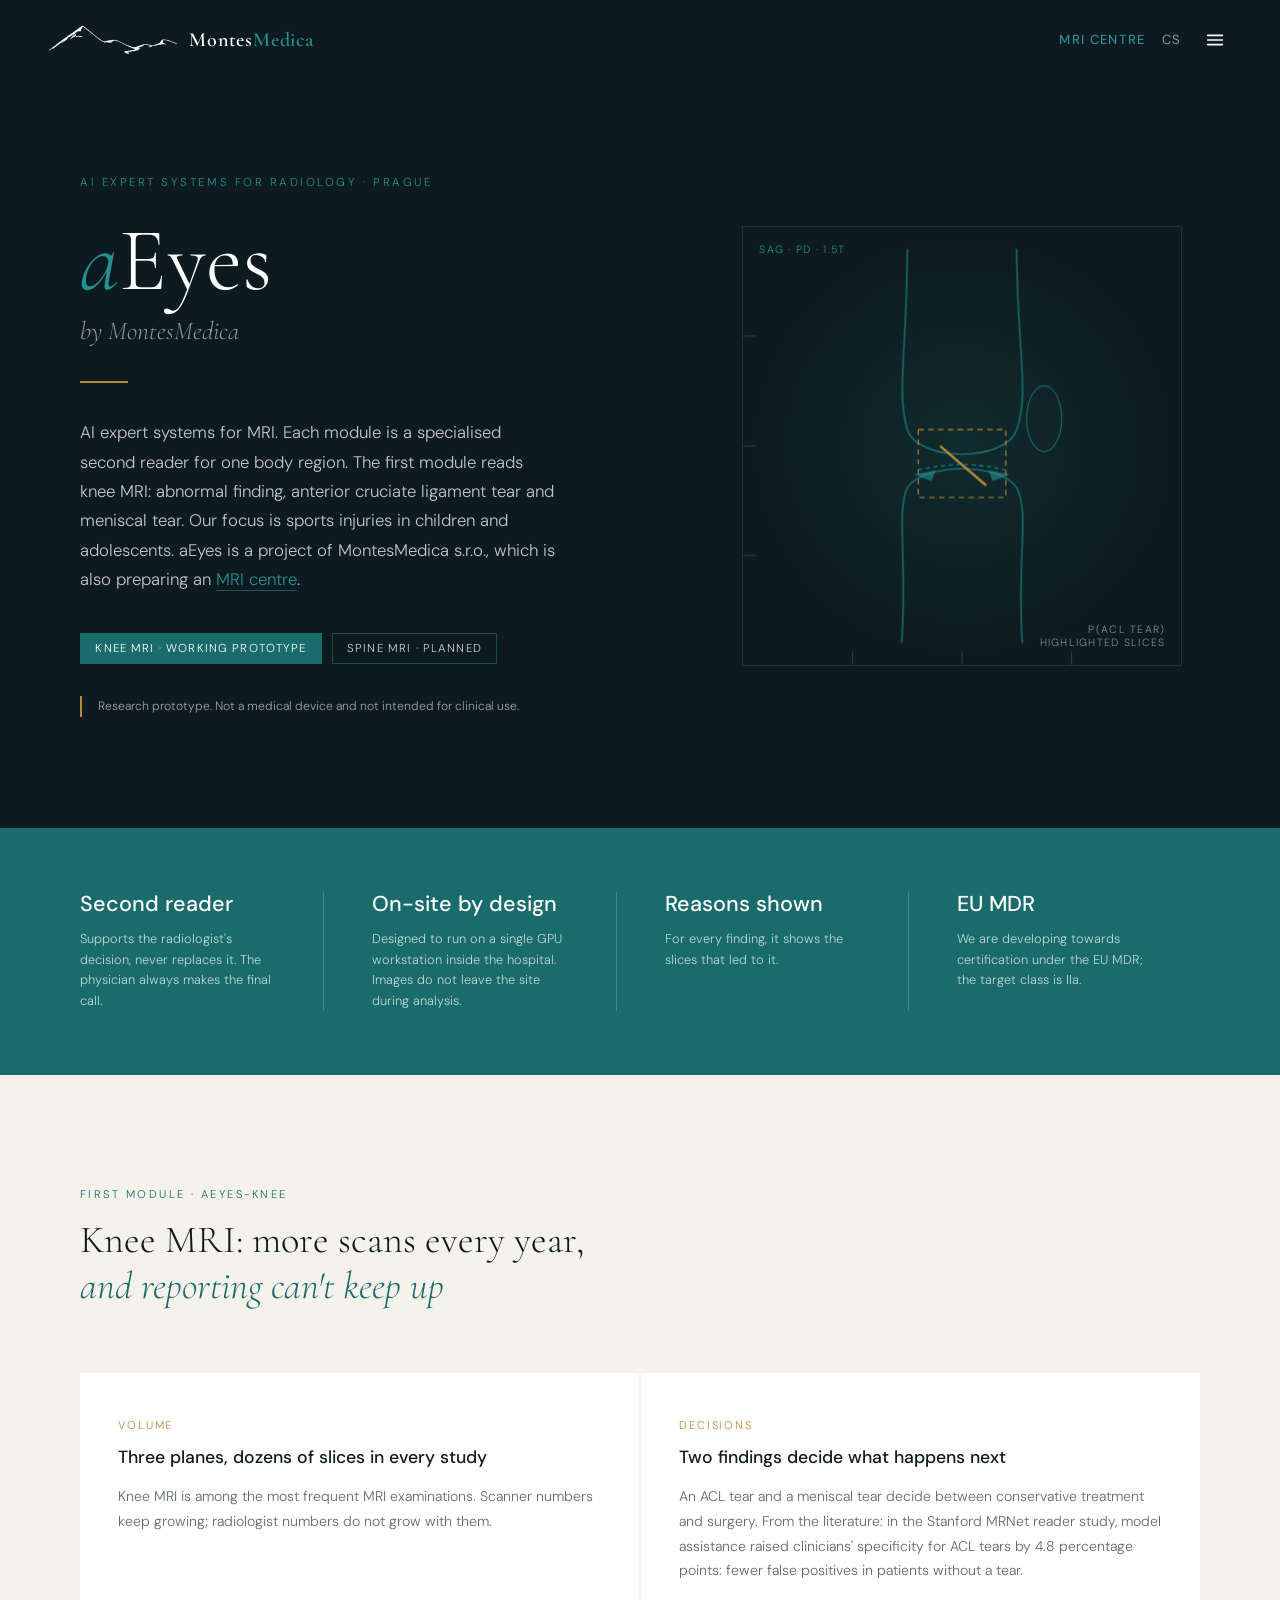
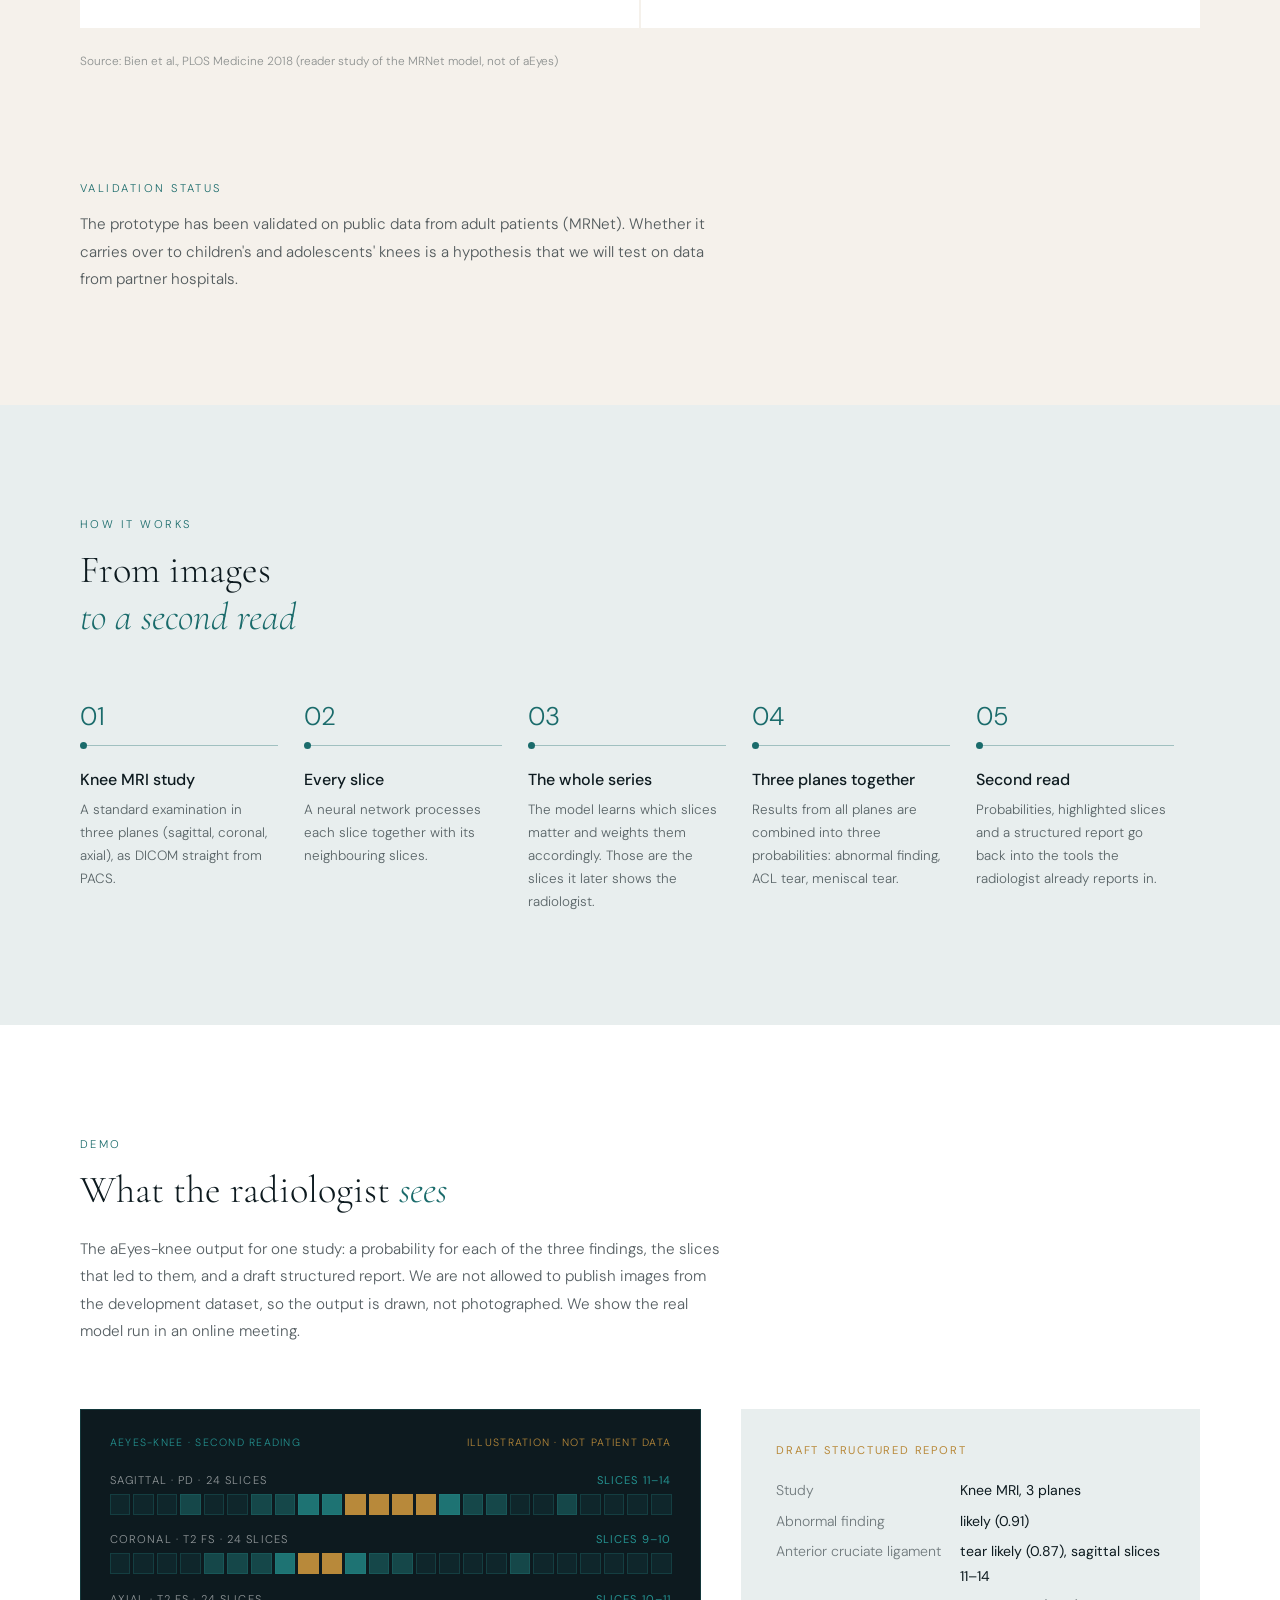
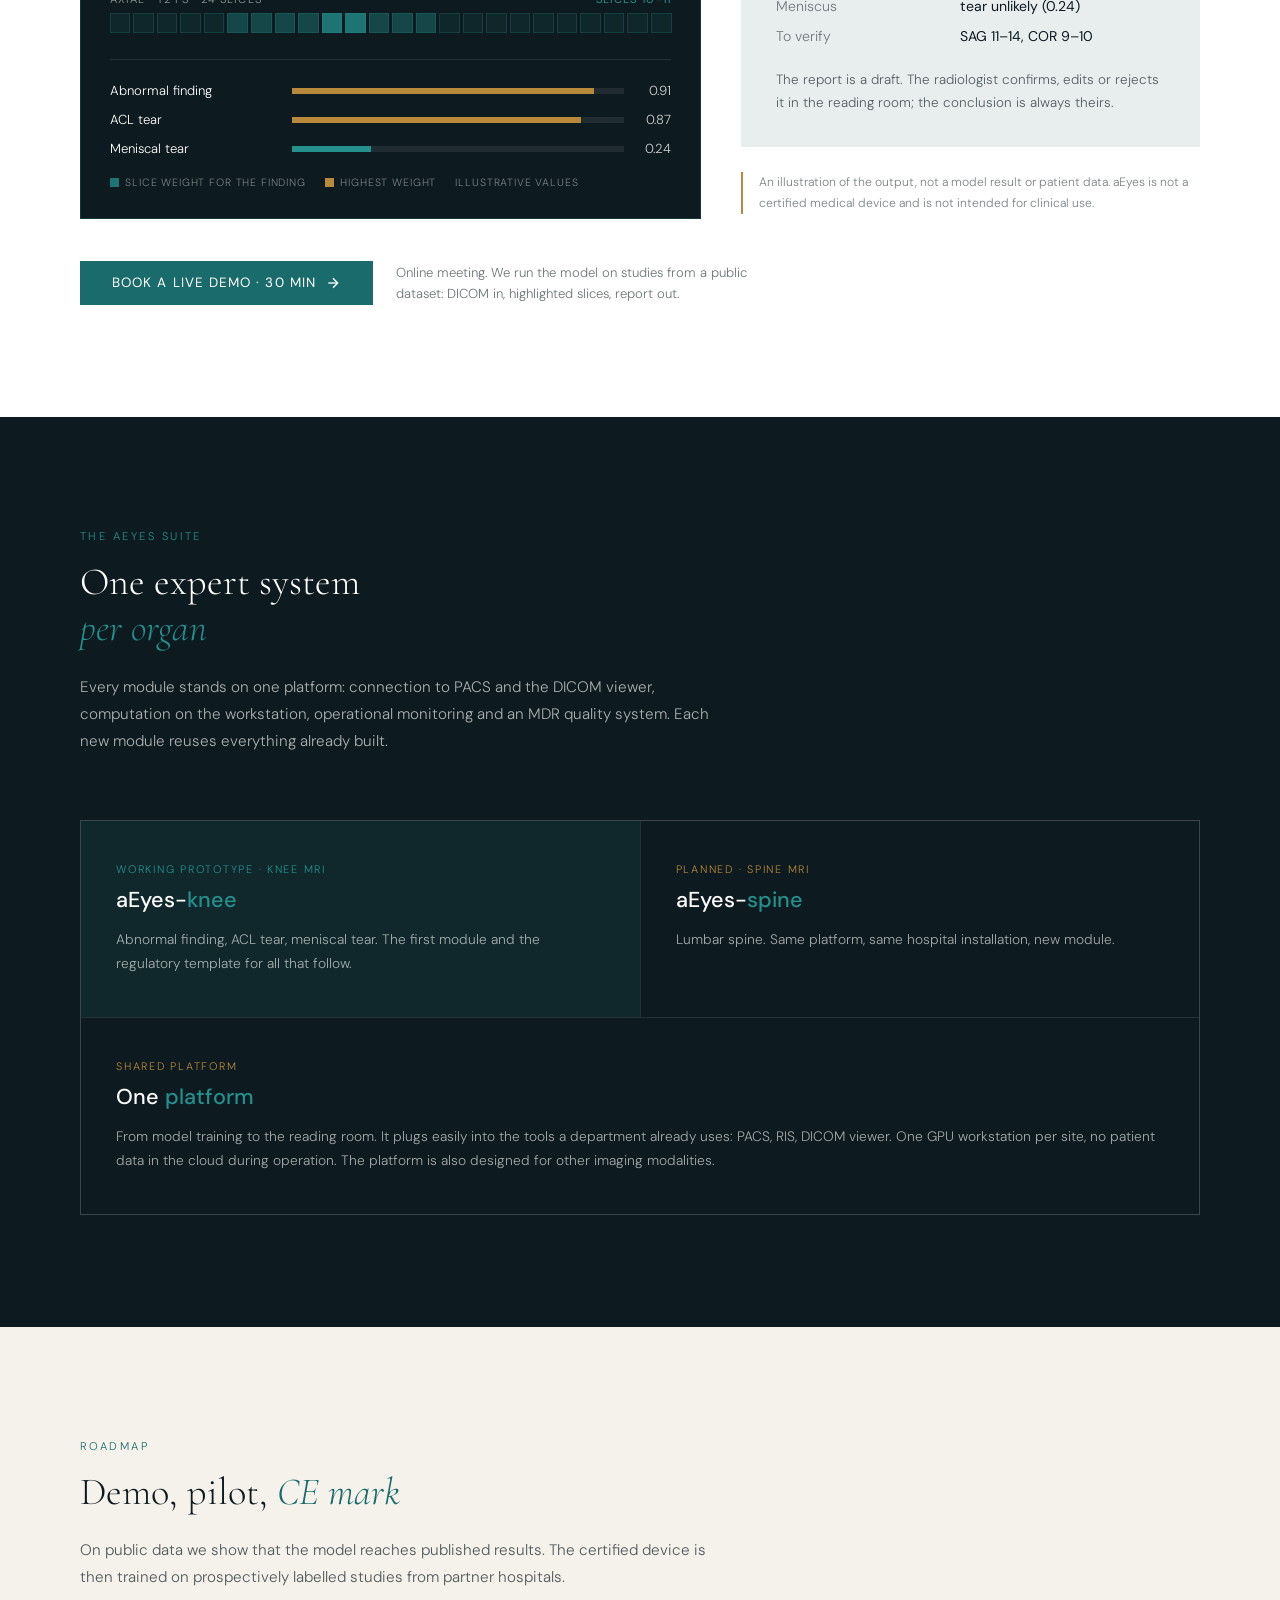
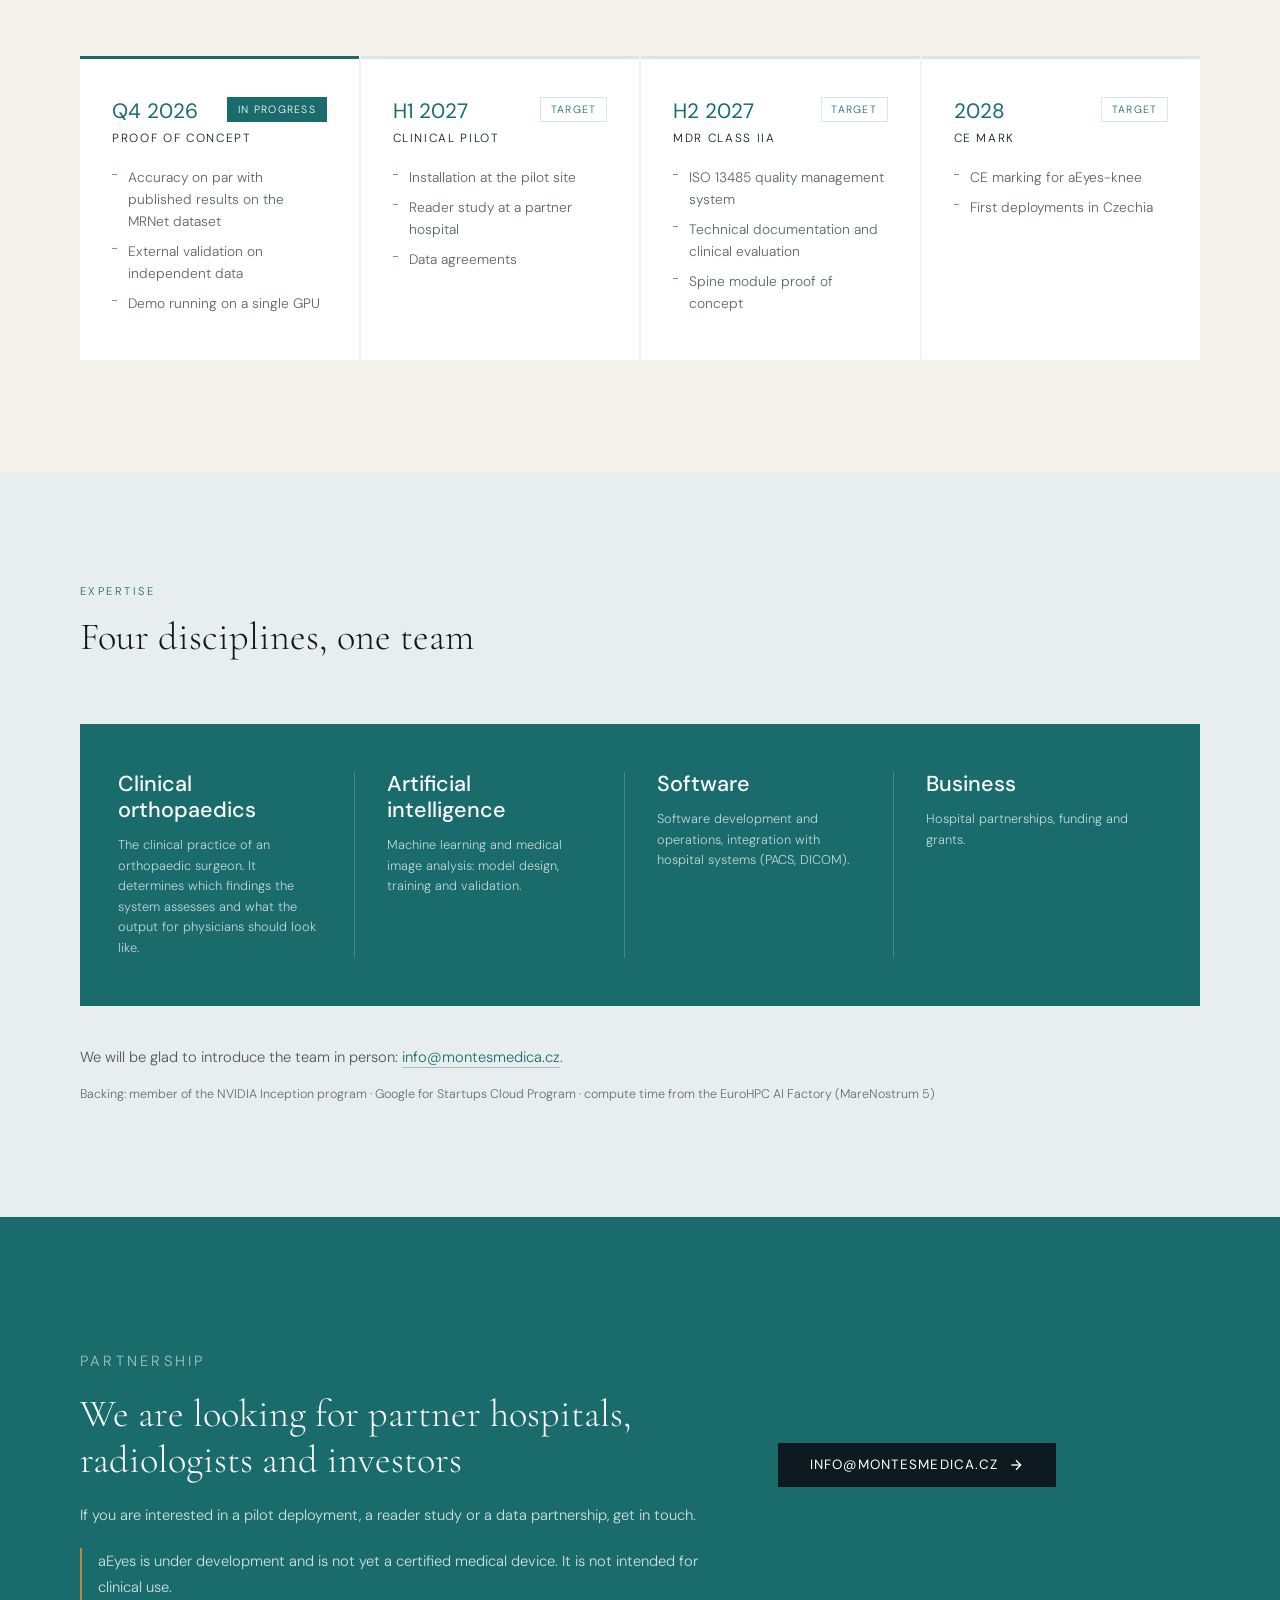
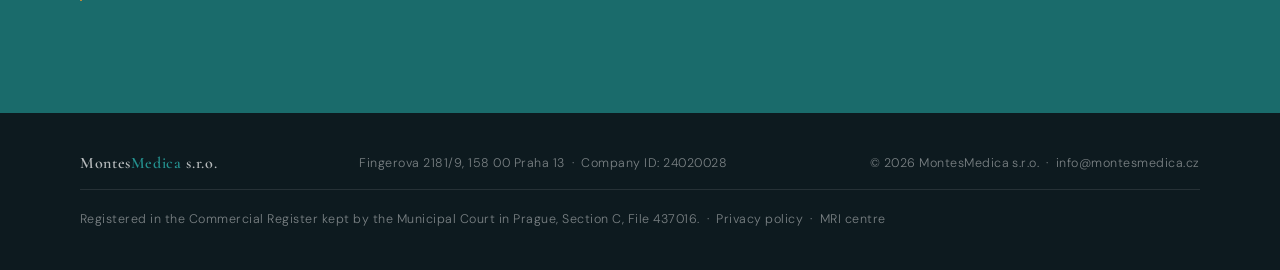
==== commit 9d86f96f: "Team block becomes an "Expertise" strip - index.html, en/index.html: label and menu item "Expertíza"" ====
--- a/en/index.html
+++ b/en/index.html
@@ -511,6 +511,9 @@
 
     /* ── Team ── */
     .team { background: var(--faint); }
+    .team .stats { margin-top: 4rem; padding: 3rem 2.4rem; }
+    .team .stat { padding: 0 2rem; }
+    .team .stat:first-child { padding-left: 0; }
     .team-note {
       font-size: 0.92rem; line-height: 1.8;
       color: rgba(13,26,31,0.7);
@@ -644,6 +647,8 @@
       section { padding: 5rem 1rem; }
       .stats { flex-direction: column; gap: 2rem; padding: 3rem 1rem; }
       .stat { border-right: none; border-bottom: 1px solid rgba(255,255,255,0.2); padding: 0 0 2rem; }
+      .team .stats { padding: 2.4rem 1.6rem; }
+      .team .stat { padding: 0 0 2rem; }
       .stat:last-child { border-bottom: none; }
       .cards, .modules, .roadmap-grid { grid-template-columns: 1fr; }
       .module.wide { grid-column: auto; }
@@ -676,7 +681,7 @@
     <a href="#demo">Demo</a>
     <a href="#moduly">Modules</a>
     <a href="#plan">Roadmap</a>
-    <a href="#tym">Team</a>
+    <a href="#tym">Expertise</a>
     <a href="#spoluprace">Partnership</a>
     <a href="mri.html" class="nav-mri">MRI centre</a>
     <a href="../index.html" class="lang" hreflang="cs" lang="cs" title="Česky">CS</a>
@@ -950,28 +955,28 @@
 <!-- ── Team ── -->
 <section class="team" id="tym">
   <div class="reveal">
-    <p class="section-label">Team</p>
-    <h2 class="section-title">Who is behind the company</h2>
-  </div>
-  <div class="cards">
-    <div class="card reveal">
-      <h3 class="card-title">Orthopaedics</h3>
-      <p class="card-text">An orthopaedic surgeon in clinical practice. Defines what the system should assess and what the output for physicians should look like.</p>
-    </div>
-    <div class="card reveal" style="transition-delay:0.15s">
-      <h3 class="card-title">Artificial intelligence</h3>
-      <p class="card-text">Machine learning and medical image analysis. Model design, training and validation.</p>
-    </div>
-    <div class="card reveal">
-      <h3 class="card-title">Software</h3>
-      <p class="card-text">Software development and operations, integration with hospital systems (PACS, DICOM).</p>
-    </div>
-    <div class="card reveal" style="transition-delay:0.15s">
-      <h3 class="card-title">Business</h3>
-      <p class="card-text">Hospital partnerships, funding and grants.</p>
-    </div>
-  </div>
-  <p class="team-note reveal">We will gladly put you in touch with the right member of the team: <a href="mailto:info@montesmedica.cz">info@montesmedica.cz</a>.</p>
+    <p class="section-label">Expertise</p>
+    <h2 class="section-title">Four disciplines, one team</h2>
+  </div>
+  <div class="stats reveal">
+    <div class="stat">
+      <div class="stat-num">Clinical orthopaedics</div>
+      <div class="stat-label">The clinical practice of an orthopaedic surgeon. It determines which findings the system assesses and what the output for physicians should look like.</div>
+    </div>
+    <div class="stat">
+      <div class="stat-num">Artificial intelligence</div>
+      <div class="stat-label">Machine learning and medical image analysis: model design, training and validation.</div>
+    </div>
+    <div class="stat">
+      <div class="stat-num">Software</div>
+      <div class="stat-label">Software development and operations, integration with hospital systems (PACS, DICOM).</div>
+    </div>
+    <div class="stat">
+      <div class="stat-num">Business</div>
+      <div class="stat-label">Hospital partnerships, funding and grants.</div>
+    </div>
+  </div>
+  <p class="team-note reveal">We will be glad to introduce the team in person: <a href="mailto:info@montesmedica.cz">info@montesmedica.cz</a>.</p>
   <p class="team-backing reveal">Backing: member of the NVIDIA Inception program · Google for Startups Cloud Program · compute time from the EuroHPC AI Factory (MareNostrum 5)</p>
 </section>
 
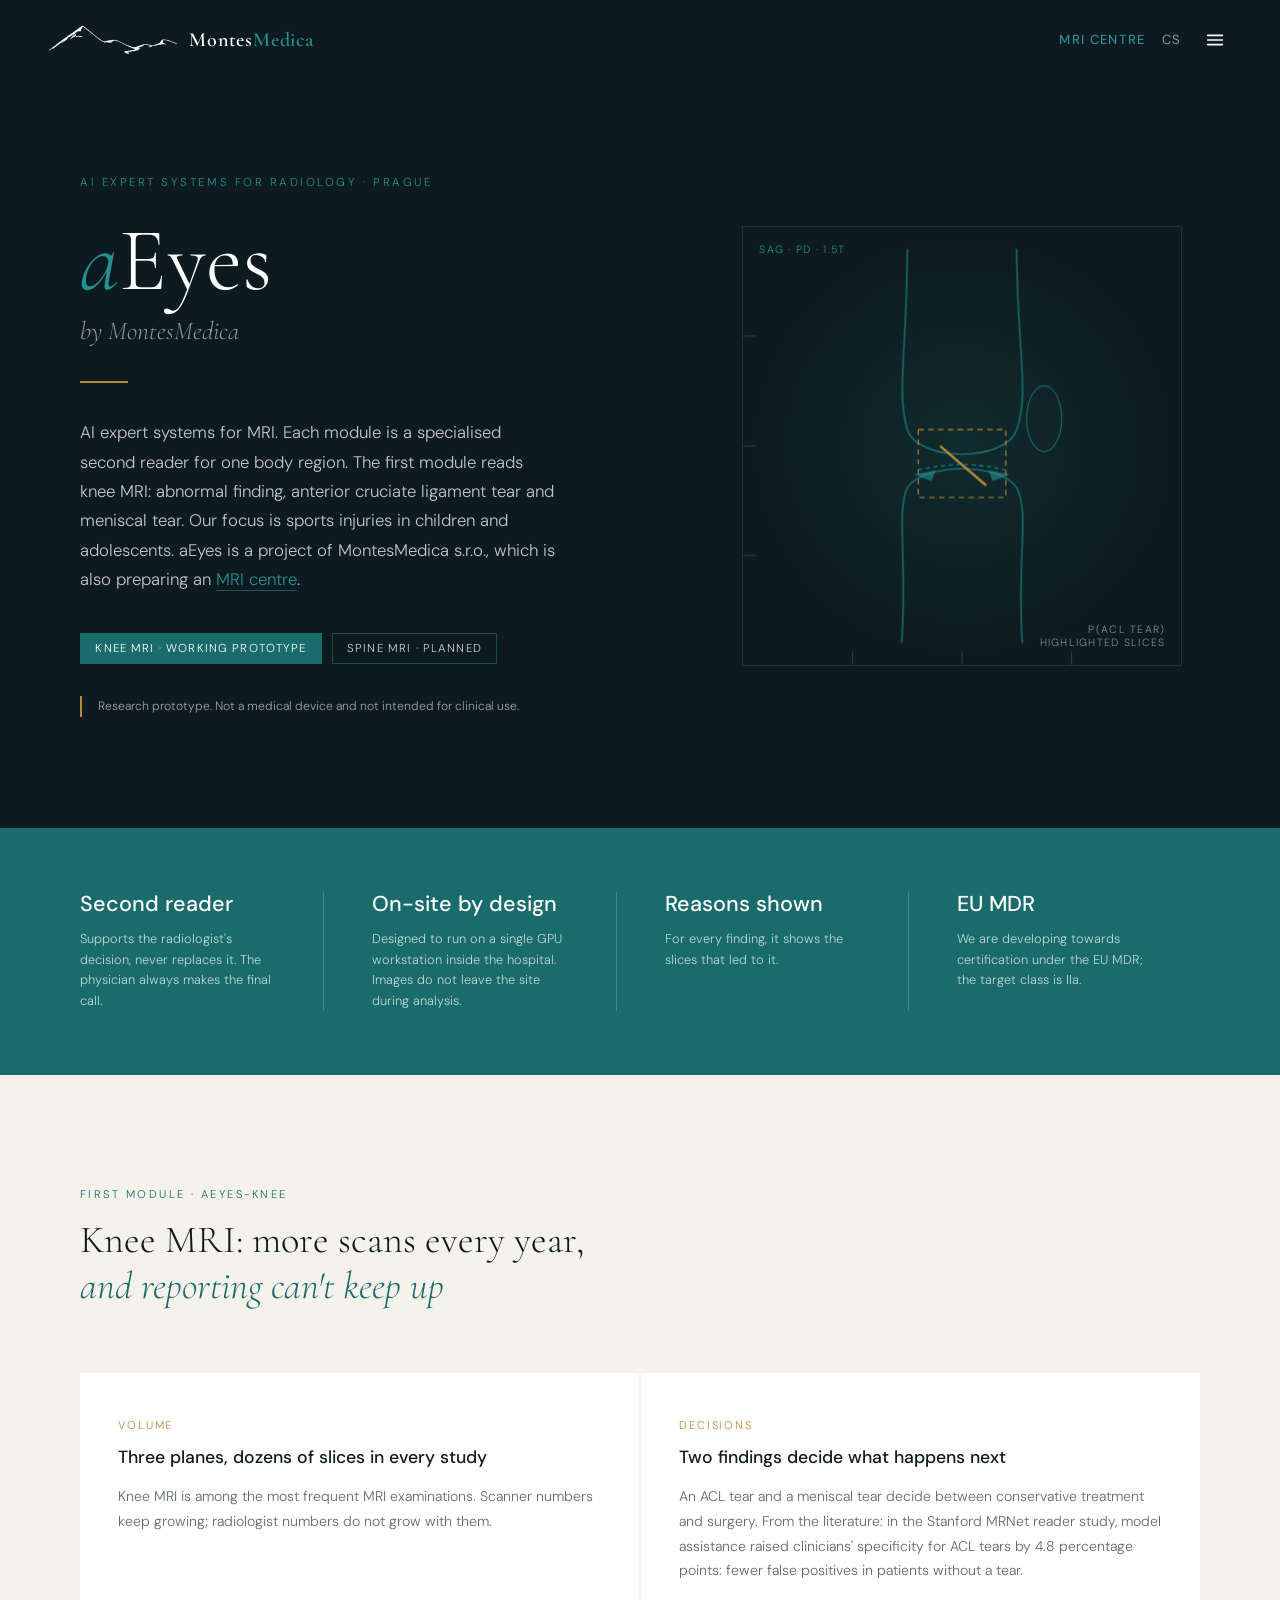
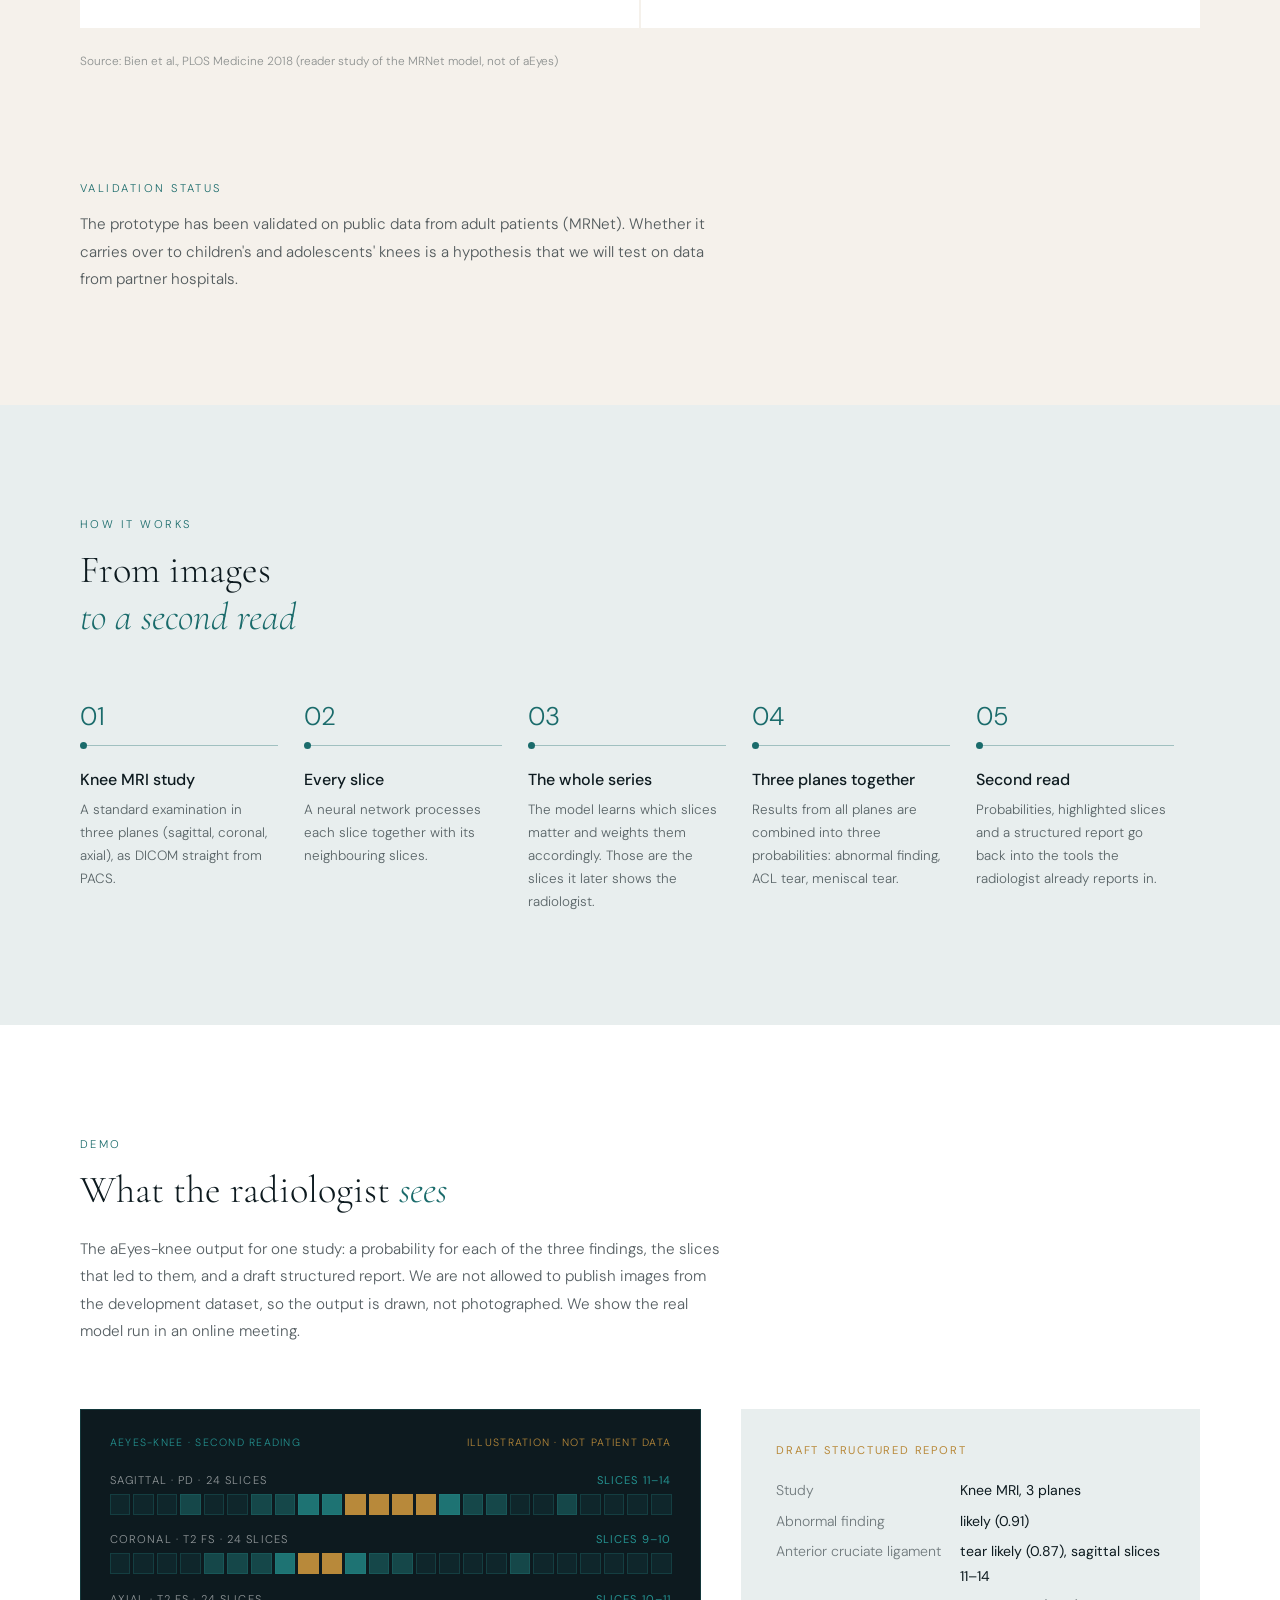
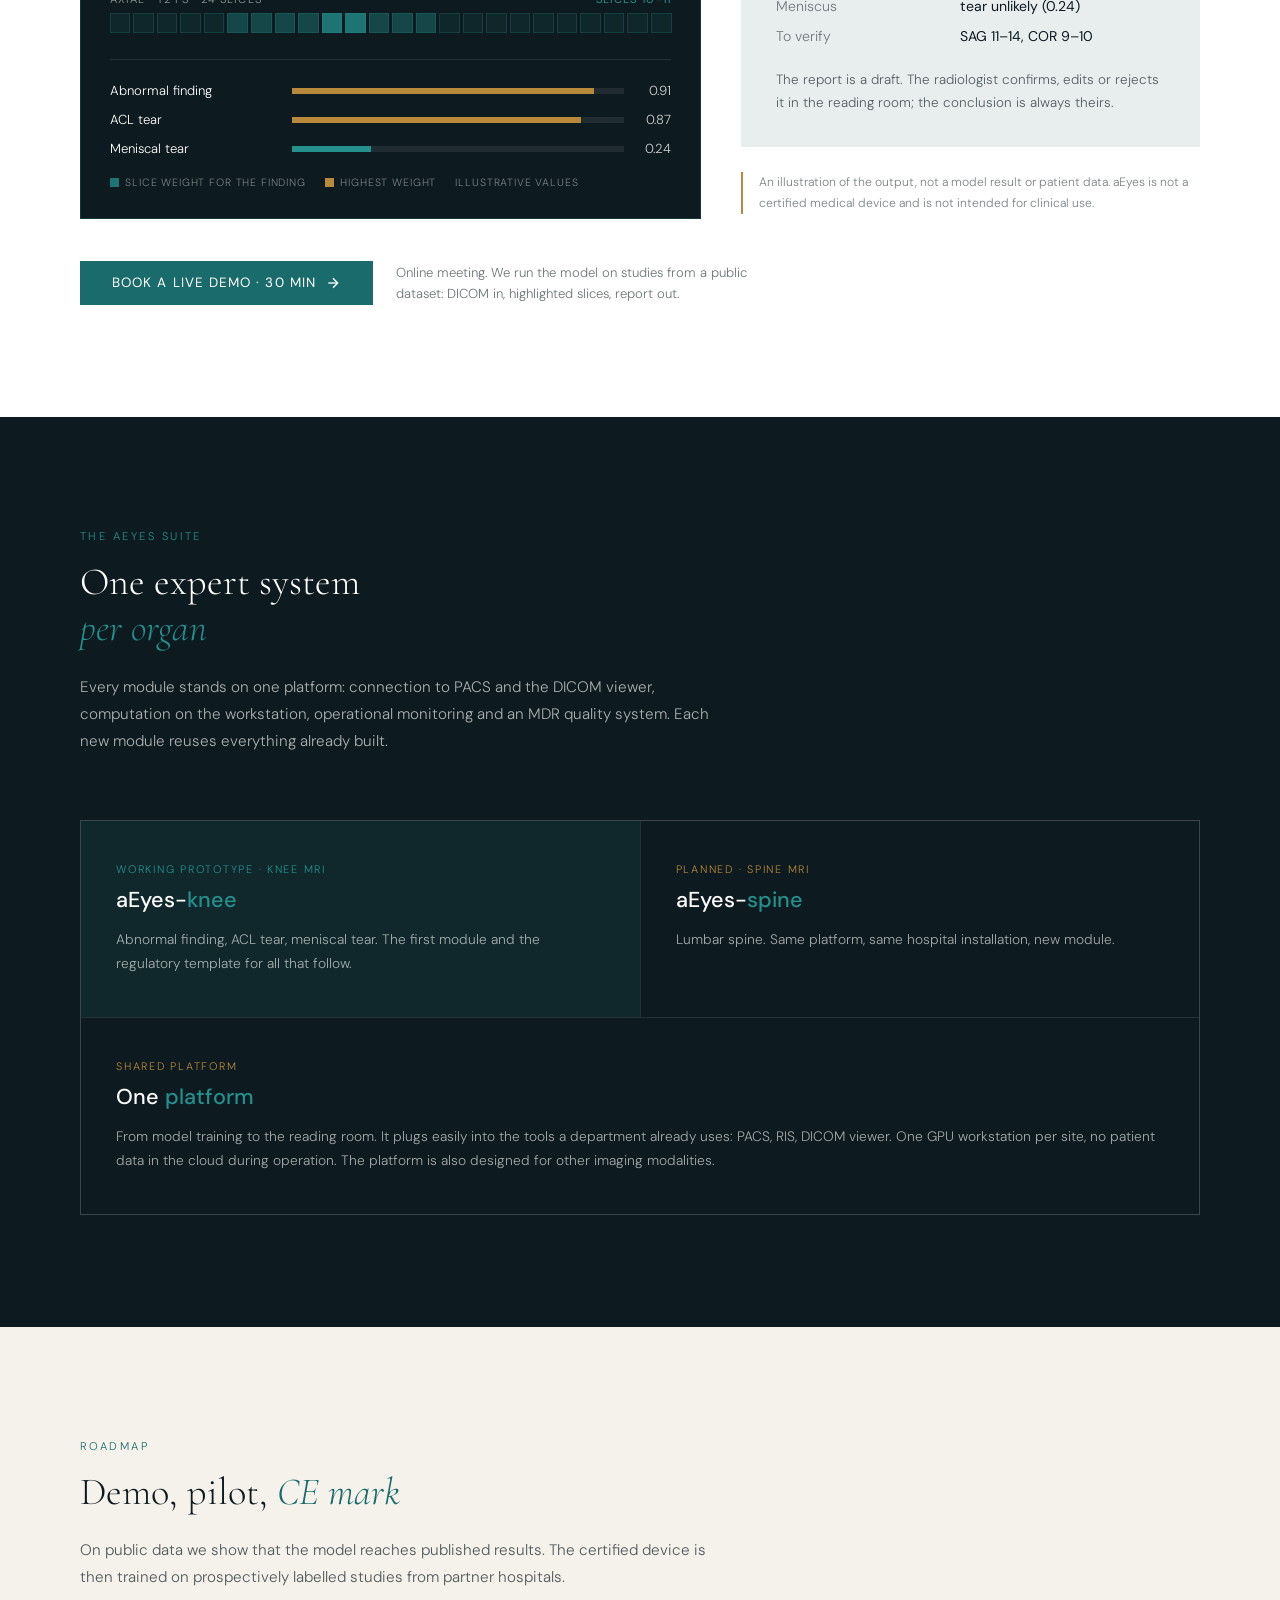
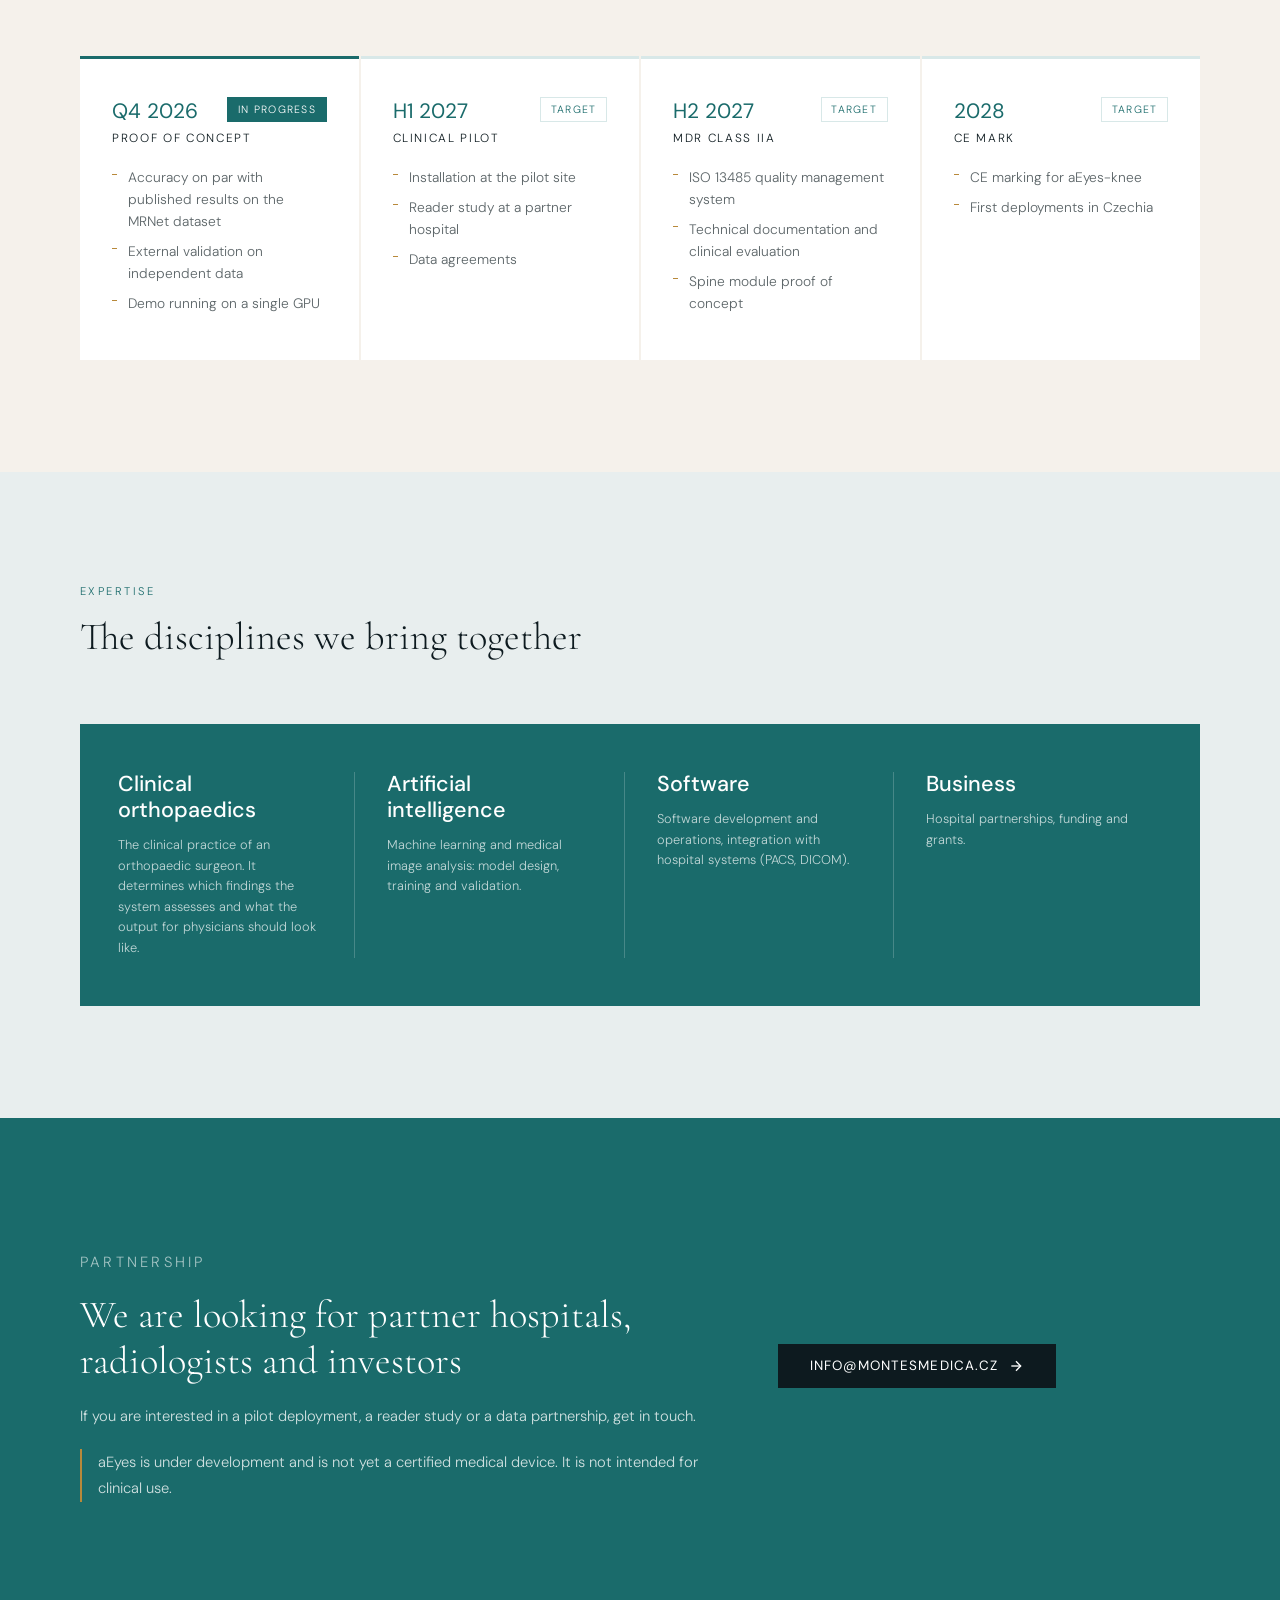
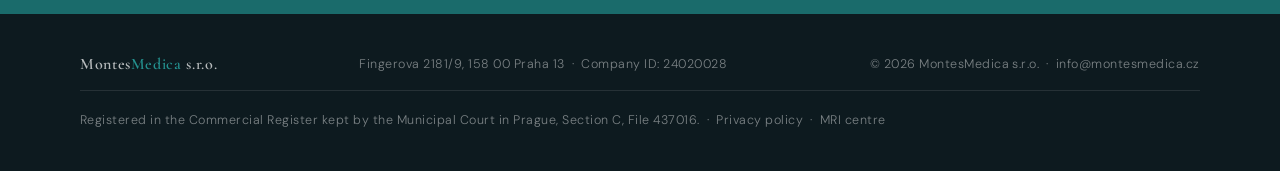
==== commit d8fe0921: "Expertise block: drop the contact and Backing lines, new heading - all four pages: sentence "Tým vám" ====
--- a/en/index.html
+++ b/en/index.html
@@ -514,18 +514,6 @@
     .team .stats { margin-top: 4rem; padding: 3rem 2.4rem; }
     .team .stat { padding: 0 2rem; }
     .team .stat:first-child { padding-left: 0; }
-    .team-note {
-      font-size: 0.92rem; line-height: 1.8;
-      color: rgba(13,26,31,0.7);
-      margin-top: 2.4rem;
-    }
-    .team-note a { color: var(--teal); text-decoration: none; border-bottom: 1px solid rgba(26,107,107,0.35); }
-    .team-note a:hover { border-bottom-color: var(--teal); }
-    .team-backing {
-      font-size: 0.78rem; line-height: 1.7;
-      color: rgba(13,26,31,0.6);
-      margin-top: 0.8rem;
-    }
 
     /* ── Disclaimer / CTA ── */
     .cta {
@@ -956,7 +944,7 @@
 <section class="team" id="tym">
   <div class="reveal">
     <p class="section-label">Expertise</p>
-    <h2 class="section-title">Four disciplines, one team</h2>
+    <h2 class="section-title">The disciplines we bring together</h2>
   </div>
   <div class="stats reveal">
     <div class="stat">
@@ -976,8 +964,6 @@
       <div class="stat-label">Hospital partnerships, funding and grants.</div>
     </div>
   </div>
-  <p class="team-note reveal">We will be glad to introduce the team in person: <a href="mailto:info@montesmedica.cz">info@montesmedica.cz</a>.</p>
-  <p class="team-backing reveal">Backing: member of the NVIDIA Inception program · Google for Startups Cloud Program · compute time from the EuroHPC AI Factory (MareNostrum 5)</p>
 </section>
 
 <!-- ── CTA ── -->
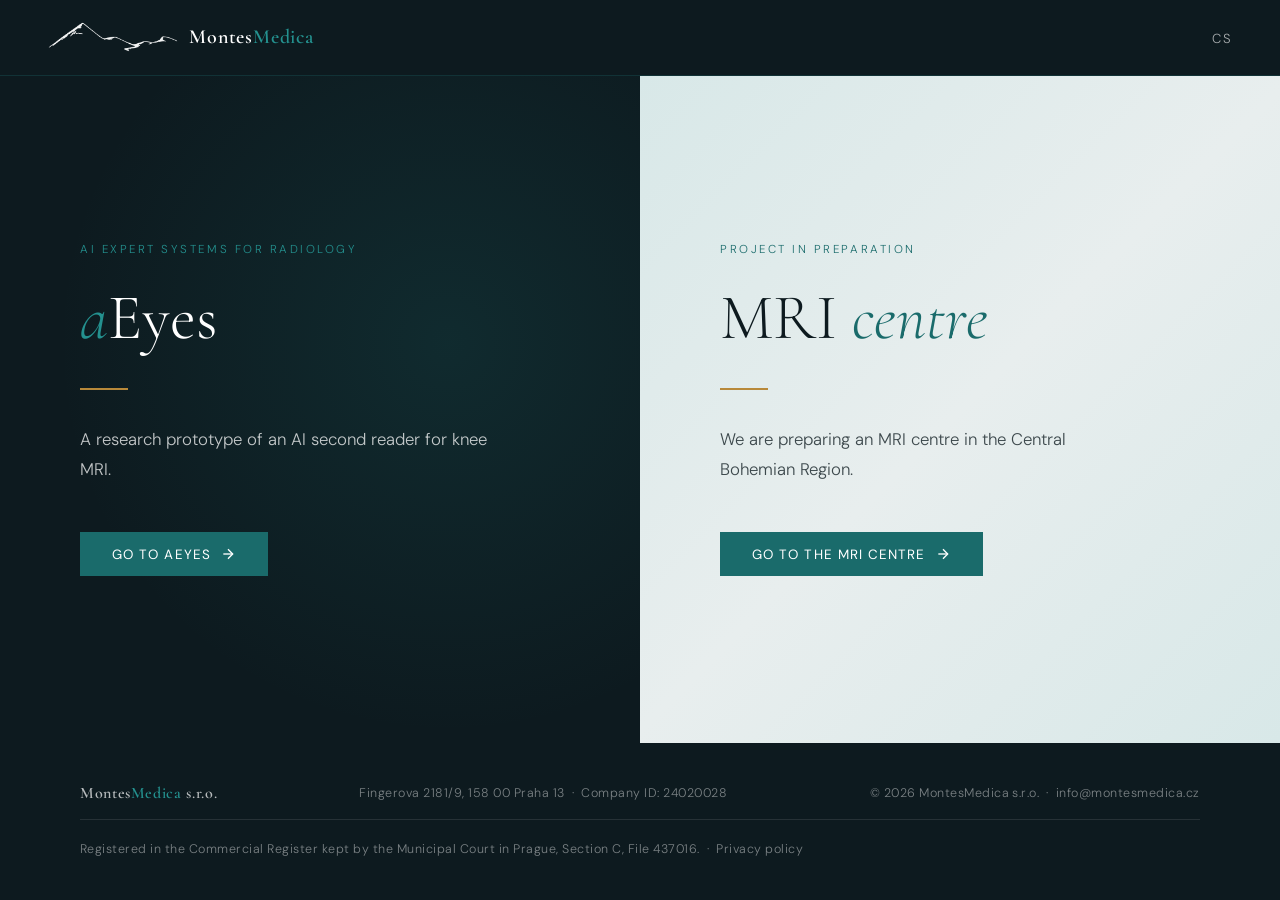
==== commit 79deae09: "Landing page with two tiles; aEyes moves to aeyes.html - index.html, en/index.html: new landing page" ====
--- a/en/index.html
+++ b/en/index.html
@@ -3,7 +3,7 @@
 <head>
   <meta charset="UTF-8" />
   <meta name="viewport" content="width=device-width, initial-scale=1.0" />
-  <title>aEyes by MontesMedica · research prototype</title>
+  <title>MontesMedica</title>
   <link rel="icon" href="../assets/img/favicon.svg" type="image/svg+xml" />
   <link rel="icon" href="../assets/img/favicon-32.png" sizes="32x32" type="image/png" />
   <link rel="apple-touch-icon" href="../assets/img/apple-touch-icon.png" />
@@ -15,14 +15,14 @@
   <meta property="og:site_name" content="MontesMedica" />
   <meta property="og:locale" content="en_GB" />
   <meta property="og:url" content="https://montesmedica.cz/en/" />
-  <meta property="og:title" content="aEyes by MontesMedica – research prototype of an AI second reader for MRI" />
-  <meta property="og:description" content="A research prototype of an AI second reader for knee MRI, focused on sports injuries in children and adolescents. Not a medical device." />
+  <meta property="og:title" content="MontesMedica – aEyes and a planned MRI centre" />
+  <meta property="og:description" content="MontesMedica s.r.o.: aEyes, a research prototype of an AI second reader for knee MRI, and a planned MRI centre in the Central Bohemian Region." />
   <meta property="og:image" content="https://montesmedica.cz/assets/img/og.png" />
   <meta property="og:image:width" content="1200" />
   <meta property="og:image:height" content="630" />
   <meta name="twitter:card" content="summary_large_image" />
   <meta name="theme-color" content="#1a6b6b" />
-  <meta name="description" content="aEyes by MontesMedica: a research prototype of an AI second reader for knee MRI, focused on sports injuries in children and adolescents. Not a medical device." />
+  <meta name="description" content="MontesMedica s.r.o.: aEyes, a research prototype of an AI second reader for knee MRI, and a planned MRI centre in the Central Bohemian Region." />
 
   <link rel="stylesheet" href="../assets/fonts/fonts.css" />
 
@@ -39,36 +39,24 @@
       --faint:  #e8eeee;
     }
 
-    html { scroll-behavior: smooth; }
-
     body {
-      background: var(--paper);
+      background: var(--ink);
       color: var(--ink);
       font-family: 'DM Sans', sans-serif;
       font-weight: 300;
       min-height: 100vh;
-      overflow-x: hidden;
-    }
+      display: flex; flex-direction: column;
+    }
+    .sr-only { position: absolute; width: 1px; height: 1px; overflow: hidden; clip: rect(0 0 0 0); white-space: nowrap; }
 
     /* ── Header ── */
     header {
-      position: fixed; top: 0; left: 0; right: 0;
-      z-index: 100;
       padding: 1.4rem 3rem;
       display: flex; align-items: center; justify-content: space-between;
-      background: transparent;
-      transition: background 0.5s, backdrop-filter 0.5s;
-    }
-    header.scrolled {
-      background: rgba(13,26,31,0.88);
-      backdrop-filter: blur(12px);
+      background: var(--ink);
       border-bottom: 1px solid rgba(36,145,143,0.2);
     }
-
-    .logo {
-      display: flex; align-items: center; gap: 0.7rem;
-      text-decoration: none;
-    }
+    .logo { display: flex; align-items: center; gap: 0.7rem; text-decoration: none; }
     .logo-mark { height: 30px; width: auto; display: block; }
     .logo-text {
       font-family: 'Cormorant Garamond', serif;
@@ -78,7 +66,6 @@
       color: #fff;
     }
     .logo-text span { color: var(--teal2); }
-
     nav a {
       font-size: 0.82rem;
       letter-spacing: 0.1em;
@@ -86,474 +73,77 @@
       text-decoration: none;
       color: #fff;
       opacity: 0.65;
-      margin-left: 2.2rem;
-      white-space: nowrap;
       transition: opacity 0.2s, color 0.2s;
     }
     nav a:hover { opacity: 1; color: var(--teal2); }
-    nav { display: flex; align-items: center; }
-    nav a.lang { display: inline-flex; align-items: center; gap: 0.45rem; margin-left: 1.8rem; }
-    nav a.nav-mri { opacity: 1; color: var(--teal2); font-weight: 500; }
-    .burger { display: none; background: none; border: 0; cursor: pointer; padding: 0.4rem; margin-left: 1rem; color: #fff; }
-    .burger svg { width: 22px; height: 22px; display: block; }
-
-    /* ── Hero ── */
-    .hero {
-      min-height: min(92vh, 860px);
-      background: var(--ink);
-      color: #fff;
+
+    /* ── Two tiles ── */
+    main {
+      flex: 1;
       display: grid;
-      grid-template-columns: 1.1fr 0.9fr;
-      align-items: center;
-      gap: 4rem;
-      padding: 10rem 5rem 6rem;
+      grid-template-columns: 1fr 1fr;
+    }
+    .tile {
+      display: flex; flex-direction: column; justify-content: center;
+      padding: 6rem 5rem;
+      text-decoration: none;
       position: relative;
       overflow: hidden;
     }
-    .hero-eyebrow {
+    .tile::before {
+      content: '';
+      position: absolute; bottom: 0; left: 0; right: 0;
+      height: 3px;
+      background: var(--gold);
+      transform: scaleX(0);
+      transform-origin: left;
+      transition: transform 0.4s;
+    }
+    .tile:hover::before, .tile:focus-visible::before { transform: scaleX(1); }
+    .tile-eyebrow {
       font-size: 0.72rem;
       letter-spacing: 0.22em;
       text-transform: uppercase;
-      color: var(--teal2);
       margin-bottom: 1.6rem;
     }
-    .hero-title {
+    .tile-title {
       font-family: 'Cormorant Garamond', serif;
-      font-size: clamp(3.4rem, 7vw, 6.4rem);
+      font-size: clamp(2.8rem, 5vw, 4.8rem);
       font-weight: 300;
-      line-height: 1;
-    }
-    .hero-title em { font-style: italic; color: var(--teal2); }
-    .hero-sub {
-      font-family: 'Cormorant Garamond', serif;
-      font-size: clamp(1.3rem, 2vw, 1.7rem);
-      font-weight: 300;
-      font-style: italic;
-      color: rgba(255,255,255,0.55);
-      margin-top: 0.6rem;
-    }
-    .hero-divider {
-      width: 48px; height: 2px;
-      background: var(--gold);
-      margin: 2.2rem 0;
-    }
-    .hero-lead {
-      font-size: 1.05rem;
-      line-height: 1.75;
-      max-width: 480px;
-      color: rgba(255,255,255,0.75);
-    }
-    .hero-pills {
-      display: flex; flex-wrap: wrap; gap: 0.6rem;
-      margin-top: 2.4rem;
-    }
-    .pill {
-      font-size: 0.72rem;
-      letter-spacing: 0.1em;
-      text-transform: uppercase;
-      padding: 0.45rem 0.9rem;
-      border: 1px solid rgba(36,145,143,0.45);
-      color: rgba(255,255,255,0.8);
-    }
-    .pill.now { background: var(--teal); border-color: var(--teal); color: #fff; }
-    .hero-lead a { color: var(--teal2); text-decoration: none; border-bottom: 1px solid rgba(36,145,143,0.5); }
-    .hero-lead a:hover { border-bottom-color: var(--teal2); }
-    .hero .note { max-width: 480px; }
-
-    /* Knee "scan" visual */
-    .scan {
-      position: relative;
-      aspect-ratio: 1;
-      max-width: 440px;
-      width: 100%;
-      justify-self: center;
-      border: 1px solid rgba(36,145,143,0.25);
-      background: radial-gradient(circle at 50% 50%, rgba(36,145,143,0.14), transparent 70%);
-      overflow: hidden;
-    }
-    .scan svg { width: 100%; height: 100%; display: block; }
-    .scan-line {
-      position: absolute; left: 0; right: 0; height: 2px;
-      background: linear-gradient(90deg, transparent, rgba(36,145,143,0.8), transparent);
-      animation: scan 4s ease-in-out infinite;
-    }
-    .scan-tag {
-      position: absolute;
-      font-size: 0.66rem;
-      letter-spacing: 0.12em;
-      text-transform: uppercase;
-      color: var(--teal2);
-    }
-    .scan-tag.tl { top: 1rem; left: 1rem; }
-    .scan-tag.br { bottom: 1rem; right: 1rem; text-align: right; color: rgba(255,255,255,0.5); }
-
-    /* ── Sections ── */
-    section { padding: 7rem 5rem; }
-
-    .section-label {
-      font-size: 0.7rem;
-      letter-spacing: 0.22em;
-      text-transform: uppercase;
-      color: var(--teal);
-      margin-bottom: 1rem;
-    }
-    .section-title {
-      font-family: 'Cormorant Garamond', serif;
-      font-size: clamp(2rem, 3vw, 3rem);
-      font-weight: 300;
-      line-height: 1.2;
-      max-width: 720px;
-    }
-    .section-title em { font-style: italic; color: var(--teal); }
-    .section-lead {
-      font-size: 0.95rem;
-      line-height: 1.8;
-      color: rgba(13,26,31,0.7);
-      max-width: 640px;
-      margin-top: 1.4rem;
-    }
-
-    /* ── Principles strip ── */
-    .stats {
-      background: var(--teal);
-      padding: 4rem 5rem;
-      display: flex;
-    }
-    .stat {
-      flex: 1;
-      padding: 0 3rem;
-      border-right: 1px solid rgba(255,255,255,0.2);
-    }
-    .stat:first-child { padding-left: 0; }
-    .stat:last-child { border-right: none; }
-    .stat-num {
-      font-size: 1.35rem;
-      font-weight: 500;
-      color: #fff;
-      line-height: 1.2;
-    }
-    .stat-label {
-      font-size: 0.8rem;
-      line-height: 1.6;
-      color: rgba(255,255,255,0.72);
-      margin-top: 0.7rem;
-    }
-
-    /* ── Why knee ── */
-    .cards {
-      display: grid;
-      grid-template-columns: repeat(2, 1fr);
-      gap: 2px;
-      margin-top: 4rem;
-    }
-    .card {
-      background: #fff;
-      padding: 2.8rem 2.4rem;
-      position: relative;
-      transition: transform 0.3s;
-    }
-    .card:hover { transform: translateY(-4px); }
-    .card::before {
-      content: '';
-      position: absolute; bottom: 0; left: 0; right: 0;
-      height: 3px;
-      background: var(--teal);
-      transform: scaleX(0);
-      transform-origin: left;
-      transition: transform 0.4s;
-    }
-    .card:hover::before { transform: scaleX(1); }
-    .card-kicker {
-      font-size: 0.7rem;
-      letter-spacing: 0.16em;
-      text-transform: uppercase;
-      color: var(--gold);
-      margin-bottom: 0.9rem;
-    }
-    .card-title {
-      font-size: 1.1rem;
-      font-weight: 500;
-      line-height: 1.35;
-      margin-bottom: 0.9rem;
-    }
-    .card-text {
-      font-size: 0.88rem;
-      line-height: 1.75;
-      color: rgba(13,26,31,0.65);
-    }
-    .card-text a { color: var(--teal); text-decoration: none; border-bottom: 1px solid rgba(26,107,107,0.35); }
-    .card-text a:hover { border-bottom-color: var(--teal); }
-    .source {
-      font-size: 0.74rem;
-      color: rgba(13,26,31,0.45);
-      margin-top: 1.6rem;
-    }
-
-    .validation { padding-top: 0; }
-    .validation .section-lead { margin-top: 0; }
-
-    /* ── Pipeline ── */
-    .pipeline { background: var(--faint); }
-    .steps {
-      display: grid;
-      grid-template-columns: repeat(5, 1fr);
-      margin-top: 4rem;
-      counter-reset: step;
-    }
-    .step {
-      padding: 0 1.6rem 0 0;
-      position: relative;
-    }
-    .step-num {
-      font-size: 1.6rem;
-      font-weight: 300;
-      color: var(--teal);
-      line-height: 1;
-    }
-    .step-bar {
-      height: 1px;
-      background: rgba(26,107,107,0.35);
-      margin: 1rem 0 1.4rem;
-      position: relative;
-    }
-    .step-bar::after {
-      content: '';
-      position: absolute; left: 0; top: -3px;
-      width: 7px; height: 7px; border-radius: 50%;
-      background: var(--teal);
-    }
-    .step-title {
-      font-size: 1rem;
-      font-weight: 500;
-      margin-bottom: 0.6rem;
-    }
-    .step-text {
-      font-size: 0.84rem;
-      line-height: 1.7;
-      color: rgba(13,26,31,0.65);
-    }
-
-    /* ── Suite ── */
-    .suite { background: var(--ink); color: #fff; }
-    .suite .section-label { color: var(--teal2); }
-    .suite .section-title em { color: var(--teal2); }
-    .suite .section-lead { color: rgba(255,255,255,0.65); }
-    .modules {
-      display: grid;
-      grid-template-columns: repeat(2, 1fr);
-      gap: 1px;
-      background: rgba(255,255,255,0.1);
-      border: 1px solid rgba(255,255,255,0.1);
-      margin-top: 4rem;
-    }
-    .module {
-      background: var(--ink);
-      padding: 2.6rem 2.2rem;
-    }
-    .module.current { background: #10282b; }
-    .module.wide { grid-column: 1 / -1; }
-    .module-when {
-      font-size: 0.68rem;
-      letter-spacing: 0.16em;
-      text-transform: uppercase;
-      color: var(--gold);
-    }
-    .module.current .module-when { color: var(--teal2); }
-    .module-name {
-      font-size: 1.35rem;
-      font-weight: 500;
-      margin: 0.6rem 0 0.9rem;
-    }
-    .module-name span { color: var(--teal2); }
-    .module-text {
-      font-size: 0.86rem;
-      line-height: 1.7;
-      color: rgba(255,255,255,0.62);
-    }
-
-    /* ── Roadmap ── */
-    .roadmap-grid {
-      display: grid;
-      grid-template-columns: repeat(4, 1fr);
-      gap: 2px;
-      margin-top: 4rem;
-    }
-    .phase {
-      background: #fff;
-      padding: 2.4rem 2rem;
-      border-top: 3px solid var(--mist);
-    }
-    .phase.current { border-top-color: var(--teal); }
-    .phase-when {
-      font-size: 1.3rem;
-      font-weight: 400;
-      color: var(--teal);
-    }
-    .phase-title {
-      font-size: 0.74rem;
-      letter-spacing: 0.14em;
-      text-transform: uppercase;
-      margin: 0.4rem 0 1.2rem;
-    }
-    .phase ul { list-style: none; }
-    .phase li {
-      font-size: 0.86rem;
-      line-height: 1.6;
-      color: rgba(13,26,31,0.68);
-      padding-left: 1rem;
-      position: relative;
-      margin-bottom: 0.5rem;
-    }
-    .phase-status {
-      float: right;
-      font-size: 0.66rem;
-      letter-spacing: 0.12em;
-      text-transform: uppercase;
-      padding: 0.3rem 0.6rem;
-      border: 1px solid var(--mist);
-      color: var(--teal);
-    }
-    .phase.current .phase-status { background: var(--teal); border-color: var(--teal); color: #fff; }
-    .phase li::before {
-      content: '';
-      position: absolute; left: 0; top: 0.6em;
-      width: 5px; height: 1px;
-      background: var(--gold);
-    }
-
-
-    /* ── Demo ── */
-    .demo { background: #fff; }
-    .demo-grid {
-      display: grid;
-      grid-template-columns: 1.15fr 0.85fr;
-      gap: 2.5rem;
-      margin-top: 4rem;
-      align-items: start;
-    }
-    .viewer {
-      background: var(--ink);
-      color: #fff;
-      padding: 1.6rem 1.8rem 1.8rem;
-      border: 1px solid rgba(36,145,143,0.25);
-    }
-    .viewer-head {
-      display: flex; justify-content: space-between; gap: 1rem; flex-wrap: wrap;
-      font-size: 0.66rem; letter-spacing: 0.12em; text-transform: uppercase;
-      color: var(--teal2);
-      margin-bottom: 1.5rem;
-    }
-    .viewer-head span:last-child { color: var(--gold); }
-    .plane { margin-bottom: 1.1rem; }
-    .plane-name {
-      display: flex; justify-content: space-between;
-      font-size: 0.7rem; letter-spacing: 0.1em; text-transform: uppercase;
-      color: rgba(255,255,255,0.55);
-      margin-bottom: 0.45rem;
-    }
-    .plane-name b { font-weight: 400; color: var(--teal2); }
-    .slices { display: grid; grid-template-columns: repeat(24, 1fr); gap: 3px; }
-    .slices i {
-      display: block; aspect-ratio: 1;
-      background: rgba(36,145,143,0.1);
-      border: 1px solid rgba(36,145,143,0.22);
-    }
-    .slices i.w1 { background: rgba(36,145,143,0.38); }
-    .slices i.w2 { background: rgba(36,145,143,0.75); }
-    .slices i.w3 { background: var(--gold); border-color: var(--gold); }
-    .probs {
-      margin-top: 1.6rem;
-      border-top: 1px solid rgba(255,255,255,0.1);
-      padding-top: 1.4rem;
-    }
-    .prob {
-      display: grid; grid-template-columns: minmax(9rem, 1fr) 2fr auto;
-      gap: 1rem; align-items: center;
-      font-size: 0.82rem;
-      margin-bottom: 0.75rem;
-    }
-    .prob-bar { height: 6px; background: rgba(255,255,255,0.08); }
-    .prob-bar i { display: block; height: 100%; background: var(--teal2); }
-    .prob.high .prob-bar i { background: var(--gold); }
-    .prob-val { font-variant-numeric: tabular-nums; color: rgba(255,255,255,0.8); min-width: 3.5ch; text-align: right; }
-    .viewer-legend {
-      display: flex; gap: 1.2rem; flex-wrap: wrap;
-      margin-top: 1.2rem;
-      font-size: 0.66rem; letter-spacing: 0.08em; text-transform: uppercase;
-      color: rgba(255,255,255,0.45);
-    }
-    .viewer-legend i { display: inline-block; width: 9px; height: 9px; margin-right: 0.4rem; vertical-align: -1px; }
-    .report {
-      background: var(--faint);
-      padding: 2rem 2.2rem;
-      font-size: 0.88rem; line-height: 1.75;
-    }
-    .report h3 {
-      font-size: 0.7rem; letter-spacing: 0.16em; text-transform: uppercase;
-      color: var(--gold); font-weight: 400;
-      margin-bottom: 1.1rem;
-    }
-    .report dl { display: grid; grid-template-columns: auto 1fr; gap: 0.35rem 1.2rem; }
-    .report dt { color: rgba(13,26,31,0.55); }
-    .report dd { font-weight: 400; }
-    .report p { margin-top: 1.2rem; color: rgba(13,26,31,0.68); font-size: 0.84rem; }
-    .demo-note {
-      font-size: 0.76rem; line-height: 1.7;
-      color: rgba(13,26,31,0.55);
-      border-left: 2px solid var(--gold);
-      padding-left: 1rem;
-      margin-top: 1.6rem;
-    }
-    .demo-cta { margin-top: 2.6rem; display: flex; flex-wrap: wrap; align-items: center; gap: 1.4rem; }
-    .btn.teal { background: var(--teal); }
-    .btn.teal:hover { background: var(--teal2); }
-    .demo-cta small { font-size: 0.82rem; line-height: 1.6; color: rgba(13,26,31,0.6); max-width: 360px; }
-
-    /* ── Team ── */
-    .team { background: var(--faint); }
-    .team .stats { margin-top: 4rem; padding: 3rem 2.4rem; }
-    .team .stat { padding: 0 2rem; }
-    .team .stat:first-child { padding-left: 0; }
-
-    /* ── Disclaimer / CTA ── */
-    .cta {
-      background: var(--teal);
-      color: #fff;
-      display: grid;
-      grid-template-columns: 1.2fr 0.8fr;
-      gap: 4rem;
-      align-items: center;
-    }
-    .cta .section-label { color: rgba(255,255,255,0.6); }
-    .cta .section-title { color: #fff; }
-    .cta p {
-      font-size: 0.92rem;
-      line-height: 1.8;
-      color: rgba(255,255,255,0.8);
-      margin-top: 1.2rem;
-    }
+      line-height: 1.1;
+    }
+    .tile-title em { font-style: italic; }
+    .tile-divider { width: 48px; height: 2px; background: var(--gold); margin: 2.2rem 0; }
+    .tile-lead { font-size: 1.05rem; line-height: 1.75; max-width: 420px; }
     .btn {
       display: inline-flex; align-items: center; gap: 0.6rem;
+      align-self: flex-start;
+      margin-top: 3rem;
       padding: 0.85rem 2rem;
-      background: var(--ink);
+      background: var(--teal);
       color: #fff;
       font-size: 0.84rem;
       font-weight: 400;
       letter-spacing: 0.08em;
       text-transform: uppercase;
-      text-decoration: none;
       transition: background 0.25s, transform 0.25s;
     }
-    .btn:hover { background: #1c3238; transform: translateY(-1px); }
+    .tile:hover .btn { background: var(--teal2); transform: translateY(-1px); }
     .btn svg { width: 16px; height: 16px; }
-    .note {
-      font-size: 0.76rem;
-      line-height: 1.7;
-      color: rgba(255,255,255,0.6);
-      border-left: 2px solid var(--gold);
-      padding-left: 1rem;
-      margin-top: 2rem;
-    }
+
+    .tile.aeyes {
+      background: radial-gradient(circle at 70% 40%, rgba(36,145,143,0.14), transparent 65%), var(--ink);
+      color: #fff;
+    }
+    .tile.aeyes .tile-eyebrow, .tile.aeyes .tile-title em { color: var(--teal2); }
+    .tile.aeyes .tile-lead { color: rgba(255,255,255,0.75); }
+
+    .tile.mri {
+      background: linear-gradient(135deg, var(--mist) 0%, var(--faint) 50%, var(--mist) 100%);
+      color: var(--ink);
+    }
+    .tile.mri .tile-eyebrow, .tile.mri .tile-title em { color: var(--teal); }
+    .tile.mri .tile-lead { color: rgba(13,26,31,0.78); }
 
     /* ── Footer ── */
     footer {
@@ -585,438 +175,64 @@
     }
     .footer-logo span { color: var(--teal2); }
 
-    /* ── Animations ── */
-    @keyframes scan {
-      0% { top: 8%; opacity: 0; }
-      20% { opacity: 1; }
-      80% { opacity: 1; }
-      100% { top: 92%; opacity: 0; }
-    }
-    @keyframes glow {
-      0%, 100% { opacity: 0.35; }
-      50% { opacity: 0.9; }
-    }
-    .hot { animation: glow 3s ease-in-out infinite; }
-
-    /* Content is visible without JS; the fade-in only applies when JS runs */
-    .js .reveal {
-      opacity: 0;
-      transform: translateY(12px);
-      transition: opacity 0.5s, transform 0.5s;
-    }
-    .js .reveal.visible { opacity: 1; transform: none; }
-
     @media (prefers-reduced-motion: reduce) {
-      html { scroll-behavior: auto; }
-      .scan-line, .hot { animation: none; }
-      .js .reveal { opacity: 1; transform: none; transition: none; }
-    }
-
-    /* ── Responsive ── */
-    @media (max-width: 1100px) {
-      .steps { grid-template-columns: 1fr; gap: 2.4rem; }
-      .step { padding: 0; }
-      .roadmap-grid { grid-template-columns: repeat(2, 1fr); }
-    }
-    @media (max-width: 1340px) {
-      nav { margin-left: 1rem; }
-      nav a { display: none; white-space: nowrap; }
-      nav a.nav-mri { display: inline; margin-left: 0; }
-      nav a.lang { display: inline-flex; margin-left: 1rem; }
-      .burger { display: block; }
-      nav.open { position: fixed; inset: 0 0 auto 0; flex-direction: column; align-items: stretch; padding: 4.6rem 1rem 1.4rem; background: rgba(13,26,31,0.97); backdrop-filter: blur(12px); margin: 0; }
-      nav.open a { display: block; margin: 0; padding: 0.9rem 0; border-top: 1px solid rgba(255,255,255,0.1); }
-      nav.open a.lang { display: inline-flex; margin: 0; padding: 0.9rem 0; border-top: 1px solid rgba(255,255,255,0.1); }
-      nav.open .burger { position: absolute; right: 1rem; top: 1.1rem; }
-    }
+      .tile::before, .btn { transition: none; }
+    }
+
     @media (max-width: 900px) {
-      .hero { grid-template-columns: 1fr; padding: 8rem 1rem 4rem; gap: 3rem; min-height: auto; }
-      .scan { max-width: 320px; }
-      section { padding: 5rem 1rem; }
-      .stats { flex-direction: column; gap: 2rem; padding: 3rem 1rem; }
-      .stat { border-right: none; border-bottom: 1px solid rgba(255,255,255,0.2); padding: 0 0 2rem; }
-      .team .stats { padding: 2.4rem 1.6rem; }
-      .team .stat { padding: 0 0 2rem; }
-      .stat:last-child { border-bottom: none; }
-      .cards, .modules, .roadmap-grid { grid-template-columns: 1fr; }
-      .module.wide { grid-column: auto; }
-      .cta { grid-template-columns: 1fr; gap: 2rem; }
-      .demo-grid { grid-template-columns: 1fr; }
-      .people, .people.two { grid-template-columns: 1fr; }
       header { padding: 1.2rem 1rem; }
       .logo { gap: 0.5rem; }
       .logo-mark { height: 20px; }
       .logo-text { font-size: 1.05rem; }
-    }
-    @media (max-width: 480px) {
-      .logo-text { display: none; }
+      main { grid-template-columns: 1fr; }
+      .tile { padding: 4rem 1rem; }
+      .tile-title { font-size: clamp(2.4rem, 11vw, 3.4rem); }
       footer { flex-direction: column; gap: 1rem; text-align: center; padding: 2rem 1rem; }
     }
   </style>
-  <script>if ('IntersectionObserver' in window) document.documentElement.classList.add('js');</script>
 </head>
 <body>
 
-<!-- ── Header ── -->
-<header id="header">
-  <a href="#" class="logo">
+<header>
+  <a href="index.html" class="logo">
     <img class="logo-mark" src="../assets/img/logo-mountain-light.png" alt="" width="130" height="30" />
     <span class="logo-text">Montes<span>Medica</span></span>
   </a>
   <nav>
-    <a href="#koleno">Knee</a>
-    <a href="#jak-to-funguje">How it works</a>
-    <a href="#demo">Demo</a>
-    <a href="#moduly">Modules</a>
-    <a href="#plan">Roadmap</a>
-    <a href="#tym">Expertise</a>
-    <a href="#spoluprace">Partnership</a>
-    <a href="mri.html" class="nav-mri">MRI centre</a>
-    <a href="../index.html" class="lang" hreflang="cs" lang="cs" title="Česky">CS</a>
-    <button class="burger" type="button" aria-label="Menu" aria-expanded="false" onclick="toggleNav(this)"><svg viewBox="0 0 24 24" fill="none" stroke="currentColor" stroke-width="1.8" stroke-linecap="round"><line x1="4" y1="7" x2="20" y2="7"/><line x1="4" y1="12" x2="20" y2="12"/><line x1="4" y1="17" x2="20" y2="17"/></svg></button>
+    <a href="../index.html" hreflang="cs" lang="cs" title="Česky">CS</a>
   </nav>
 </header>
 
-<!-- ── Hero ── -->
-<section class="hero" id="home">
-  <div>
-    <p class="hero-eyebrow">AI expert systems for radiology · Prague</p>
-    <h1 class="hero-title"><em>a</em>Eyes</h1>
-    <p class="hero-sub">by MontesMedica</p>
-    <div class="hero-divider"></div>
-    <p class="hero-lead">
-      AI expert systems for MRI. Each module is a specialised second reader for one body region. The first module reads knee MRI: abnormal finding, anterior cruciate ligament tear and meniscal tear. Our focus is sports injuries in children and adolescents. aEyes is a project of MontesMedica s.r.o., which is also preparing an <a href="mri.html">MRI centre</a>.
-    </p>
-    <div class="hero-pills">
-      <span class="pill now">Knee MRI · working prototype</span>
-      <span class="pill">Spine MRI · planned</span>
-    </div>
-    <p class="note">Research prototype. Not a medical device and not intended for clinical use.</p>
-  </div>
-
-  <div class="scan" aria-hidden="true">
-    <svg viewBox="0 0 400 400" fill="none" xmlns="http://www.w3.org/2000/svg">
-      <!-- stylised sagittal knee -->
-      <g stroke="#24918f" stroke-width="1.2" opacity="0.8">
-        <path d="M150 20 C150 110 140 150 150 185 C160 215 240 215 250 185 C262 150 250 110 250 20"/>
-        <path d="M145 380 C150 300 140 262 150 238 C165 215 235 215 250 238 C262 262 250 300 255 380"/>
-        <ellipse cx="275" cy="175" rx="16" ry="30" opacity="0.7"/>
-        <path d="M160 222 Q200 212 240 222" stroke-dasharray="4 3"/>
-      </g>
-      <!-- ACL -->
-      <path d="M180 200 L222 236" stroke="#b8893a" stroke-width="2.2" class="hot"/>
-      <!-- menisci -->
-      <path d="M156 226 L176 222 L172 232 Z" fill="#24918f" opacity="0.6"/>
-      <path d="M224 222 L244 226 L228 232 Z" fill="#24918f" opacity="0.6"/>
-      <!-- attention box -->
-      <rect x="160" y="185" width="80" height="62" stroke="#b8893a" stroke-width="1" stroke-dasharray="5 4"/>
-      <!-- grid ticks -->
-      <g stroke="rgba(255,255,255,0.15)">
-        <line x1="0" y1="100" x2="12" y2="100"/><line x1="0" y1="200" x2="12" y2="200"/><line x1="0" y1="300" x2="12" y2="300"/>
-        <line x1="100" y1="400" x2="100" y2="388"/><line x1="200" y1="400" x2="200" y2="388"/><line x1="300" y1="400" x2="300" y2="388"/>
-      </g>
-    </svg>
-    <div class="scan-line"></div>
-    <div class="scan-tag tl">SAG · PD · 1.5T</div>
-    <div class="scan-tag br">P(ACL tear)<br>highlighted slices</div>
-  </div>
-</section>
-
-<!-- ── Principles ── -->
-<div class="stats reveal">
-  <div class="stat">
-    <div class="stat-num">Second reader</div>
-    <div class="stat-label">Supports the radiologist's decision, never replaces it. The physician always makes the final call.</div>
-  </div>
-  <div class="stat">
-    <div class="stat-num">On-site by design</div>
-    <div class="stat-label">Designed to run on a single GPU workstation inside the hospital. Images do not leave the site during analysis.</div>
-  </div>
-  <div class="stat">
-    <div class="stat-num">Reasons shown</div>
-    <div class="stat-label">For every finding, it shows the slices that led to it.</div>
-  </div>
-  <div class="stat">
-    <div class="stat-num">EU MDR</div>
-    <div class="stat-label">We are developing towards certification under the EU MDR; the target class is IIa.</div>
-  </div>
-</div>
-
-<!-- ── Why knee ── -->
-<section id="koleno">
-  <div class="reveal">
-    <p class="section-label">First module · aEyes-knee</p>
-    <h2 class="section-title">Knee MRI: more scans every year,<br><em>and reporting can't keep up</em></h2>
-  </div>
-  <div class="cards">
-    <div class="card reveal">
-      <p class="card-kicker">Volume</p>
-      <h3 class="card-title">Three planes, dozens of slices in every study</h3>
-      <p class="card-text">Knee MRI is among the most frequent MRI examinations. Scanner numbers keep growing; radiologist numbers do not grow with them.</p>
-    </div>
-    <div class="card reveal" style="transition-delay:0.15s">
-      <p class="card-kicker">Decisions</p>
-      <h3 class="card-title">Two findings decide what happens next</h3>
-      <p class="card-text">An ACL tear and a meniscal tear decide between conservative treatment and surgery. From the literature: in the Stanford MRNet reader study, model assistance raised clinicians' specificity for ACL tears by 4.8 percentage points: fewer false positives in patients without a tear.</p>
-    </div>
-  </div>
-  <p class="source reveal">Source: Bien et al., PLOS Medicine 2018 (reader study of the MRNet model, not of aEyes)</p>
-</section>
-
-<!-- ── Validation status ── -->
-<section class="validation" id="validace">
-  <div class="reveal">
-    <p class="section-label">Validation status</p>
-    <p class="section-lead">The prototype has been validated on public data from adult patients (MRNet). Whether it carries over to children's and adolescents' knees is a hypothesis that we will test on data from partner hospitals.</p>
-    <!-- TODO: our own metrics and methodology -->
-  </div>
-</section>
-
-<!-- ── Pipeline ── -->
-<section class="pipeline" id="jak-to-funguje">
-  <div class="reveal">
-    <p class="section-label">How it works</p>
-    <h2 class="section-title">From images<br><em>to a second read</em></h2>
-  </div>
-  <div class="steps">
-    <div class="step reveal">
-      <div class="step-num">01</div><div class="step-bar"></div>
-      <h3 class="step-title">Knee MRI study</h3>
-      <p class="step-text">A standard examination in three planes (sagittal, coronal, axial), as DICOM straight from PACS.</p>
-    </div>
-    <div class="step reveal" style="transition-delay:0.1s">
-      <div class="step-num">02</div><div class="step-bar"></div>
-      <h3 class="step-title">Every slice</h3>
-      <p class="step-text">A neural network processes each slice together with its neighbouring slices.</p>
-    </div>
-    <div class="step reveal" style="transition-delay:0.2s">
-      <div class="step-num">03</div><div class="step-bar"></div>
-      <h3 class="step-title">The whole series</h3>
-      <p class="step-text">The model learns which slices matter and weights them accordingly. Those are the slices it later shows the radiologist.</p>
-    </div>
-    <div class="step reveal" style="transition-delay:0.3s">
-      <div class="step-num">04</div><div class="step-bar"></div>
-      <h3 class="step-title">Three planes together</h3>
-      <p class="step-text">Results from all planes are combined into three probabilities: abnormal finding, ACL tear, meniscal tear.</p>
-    </div>
-    <div class="step reveal" style="transition-delay:0.4s">
-      <div class="step-num">05</div><div class="step-bar"></div>
-      <h3 class="step-title">Second read</h3>
-      <p class="step-text">Probabilities, highlighted slices and a structured report go back into the tools the radiologist already reports in.</p>
-    </div>
-  </div>
-</section>
-
-<!-- ── Demo ── -->
-<section class="demo" id="demo">
-  <div class="reveal">
-    <p class="section-label">Demo</p>
-    <h2 class="section-title">What the radiologist <em>sees</em></h2>
-    <p class="section-lead">The aEyes-knee output for one study: a probability for each of the three findings, the slices that led to them, and a draft structured report. We are not allowed to publish images from the development dataset, so the output is drawn, not photographed. We show the real model run in an online meeting.</p>
-  </div>
-  <div class="demo-grid">
-    <div class="viewer reveal" aria-label="Illustration · not patient data">
-      <div class="viewer-head"><span>aEyes-knee · second reading</span><span>Illustration · not patient data</span></div>
-      <div class="plane">
-        <div class="plane-name"><span>Sagittal · PD · 24 slices</span><b>slices 11–14</b></div>
-        <div class="slices" aria-hidden="true"><i></i><i></i><i></i><i class="w1"></i><i></i><i></i><i class="w1"></i><i class="w1"></i><i class="w2"></i><i class="w2"></i><i class="w3"></i><i class="w3"></i><i class="w3"></i><i class="w3"></i><i class="w2"></i><i class="w1"></i><i class="w1"></i><i></i><i></i><i class="w1"></i><i></i><i></i><i></i><i></i></div>
-      </div>
-      <div class="plane">
-        <div class="plane-name"><span>Coronal · T2 FS · 24 slices</span><b>slices 9–10</b></div>
-        <div class="slices" aria-hidden="true"><i></i><i></i><i></i><i></i><i class="w1"></i><i class="w1"></i><i class="w1"></i><i class="w2"></i><i class="w3"></i><i class="w3"></i><i class="w2"></i><i class="w1"></i><i class="w1"></i><i></i><i></i><i></i><i></i><i class="w1"></i><i></i><i></i><i></i><i></i><i></i><i></i></div>
-      </div>
-      <div class="plane">
-        <div class="plane-name"><span>Axial · T2 FS · 24 slices</span><b>slices 10–11</b></div>
-        <div class="slices" aria-hidden="true"><i></i><i></i><i></i><i></i><i></i><i class="w1"></i><i class="w1"></i><i class="w1"></i><i class="w1"></i><i class="w2"></i><i class="w2"></i><i class="w1"></i><i class="w1"></i><i class="w1"></i><i></i><i></i><i></i><i></i><i></i><i></i><i></i><i></i><i></i><i></i></div>
-      </div>
-      <div class="probs">
-        <div class="prob high"><span>Abnormal finding</span><div class="prob-bar"><i style="width:91%"></i></div><span class="prob-val">0.91</span></div>
-        <div class="prob high"><span>ACL tear</span><div class="prob-bar"><i style="width:87%"></i></div><span class="prob-val">0.87</span></div>
-        <div class="prob"><span>Meniscal tear</span><div class="prob-bar"><i style="width:24%"></i></div><span class="prob-val">0.24</span></div>
-      </div>
-      <div class="viewer-legend">
-        <span><i style="background:rgba(36,145,143,0.75)"></i>Slice weight for the finding</span>
-        <span><i style="background:#b8893a"></i>Highest weight</span>
-        <span>Illustrative values</span>
-      </div>
-    </div>
-    <div class="reveal" style="transition-delay:0.15s">
-      <div class="report">
-        <h3>Draft structured report</h3>
-        <dl>
-          <dt>Study</dt><dd>Knee MRI, 3 planes</dd>
-          <dt>Abnormal finding</dt><dd>likely (0.91)</dd>
-          <dt>Anterior cruciate ligament</dt><dd>tear likely (0.87), sagittal slices 11–14</dd>
-          <dt>Meniscus</dt><dd>tear unlikely (0.24)</dd>
-          <dt>To verify</dt><dd>SAG 11–14, COR 9–10</dd>
-        </dl>
-        <p>The report is a draft. The radiologist confirms, edits or rejects it in the reading room; the conclusion is always theirs.</p>
-      </div>
-      <p class="demo-note">An illustration of the output, not a model result or patient data. aEyes is not a certified medical device and is not intended for clinical use.</p>
-    </div>
-  </div>
-  <div class="demo-cta reveal">
-    <a href="mailto:info@montesmedica.cz?subject=aEyes%20demo" class="btn teal">
-      Book a live demo · 30 min
-      <svg viewBox="0 0 24 24" fill="none" stroke="currentColor" stroke-width="2"><line x1="5" y1="12" x2="19" y2="12"/><polyline points="12 5 19 12 12 19"/></svg>
-    </a>
-    <small>Online meeting. We run the model on studies from a public dataset: DICOM in, highlighted slices, report out.</small>
-  </div>
-</section>
-
-<!-- ── Suite ── -->
-<section class="suite" id="moduly">
-  <div class="reveal">
-    <p class="section-label">The aEyes suite</p>
-    <h2 class="section-title">One expert system<br><em>per organ</em></h2>
-    <p class="section-lead">Every module stands on one platform: connection to PACS and the DICOM viewer, computation on the workstation, operational monitoring and an MDR quality system. Each new module reuses everything already built.</p>
-  </div>
-  <div class="modules">
-    <div class="module current reveal">
-      <p class="module-when">Working prototype · knee MRI</p>
-      <h3 class="module-name">aEyes-<span>knee</span></h3>
-      <p class="module-text">Abnormal finding, ACL tear, meniscal tear. The first module and the regulatory template for all that follow.</p>
-    </div>
-    <div class="module reveal" style="transition-delay:0.1s">
-      <p class="module-when">Planned · spine MRI</p>
-      <h3 class="module-name">aEyes-<span>spine</span></h3>
-      <p class="module-text">Lumbar spine. Same platform, same hospital installation, new module.</p>
-    </div>
-    <div class="module wide reveal">
-      <p class="module-when">Shared platform</p>
-      <h3 class="module-name">One <span>platform</span></h3>
-      <p class="module-text">From model training to the reading room. It plugs easily into the tools a department already uses: PACS, RIS, DICOM viewer. One GPU workstation per site, no patient data in the cloud during operation. The platform is also designed for other imaging modalities.</p>
-    </div>
-  </div>
-</section>
-
-<!-- ── Roadmap ── -->
-<section id="plan">
-  <div class="reveal">
-    <p class="section-label">Roadmap</p>
-    <h2 class="section-title">Demo, pilot, <em>CE mark</em></h2>
-    <p class="section-lead">On public data we show that the model reaches published results. The certified device is then trained on prospectively labelled studies from partner hospitals.</p>
-  </div>
-  <div class="roadmap-grid">
-    <div class="phase current reveal">
-      <span class="phase-status">in progress</span>
-      <div class="phase-when">Q4 2026</div>
-      <p class="phase-title">Proof of concept</p>
-      <ul>
-        <li>Accuracy on par with published results on the MRNet dataset</li>
-        <li>External validation on independent data</li>
-        <li>Demo running on a single GPU</li>
-      </ul>
-    </div>
-    <div class="phase reveal" style="transition-delay:0.1s">
-      <span class="phase-status">target</span>
-      <div class="phase-when">H1 2027</div>
-      <p class="phase-title">Clinical pilot</p>
-      <ul>
-        <li>Installation at the pilot site</li>
-        <li>Reader study at a partner hospital</li>
-        <li>Data agreements</li>
-      </ul>
-    </div>
-    <div class="phase reveal" style="transition-delay:0.2s">
-      <span class="phase-status">target</span>
-      <div class="phase-when">H2 2027</div>
-      <p class="phase-title">MDR Class IIa</p>
-      <ul>
-        <li>ISO 13485 quality management system</li>
-        <li>Technical documentation and clinical evaluation</li>
-        <li>Spine module proof of concept</li>
-      </ul>
-    </div>
-    <div class="phase reveal" style="transition-delay:0.3s">
-      <span class="phase-status">target</span>
-      <div class="phase-when">2028</div>
-      <p class="phase-title">CE mark</p>
-      <ul>
-        <li>CE marking for aEyes-knee</li>
-        <li>First deployments in Czechia</li>
-      </ul>
-    </div>
-  </div>
-</section>
-
-<!-- ── Team ── -->
-<section class="team" id="tym">
-  <div class="reveal">
-    <p class="section-label">Expertise</p>
-    <h2 class="section-title">The disciplines we bring together</h2>
-  </div>
-  <div class="stats reveal">
-    <div class="stat">
-      <div class="stat-num">Clinical orthopaedics</div>
-      <div class="stat-label">The clinical practice of an orthopaedic surgeon. It determines which findings the system assesses and what the output for physicians should look like.</div>
-    </div>
-    <div class="stat">
-      <div class="stat-num">Artificial intelligence</div>
-      <div class="stat-label">Machine learning and medical image analysis: model design, training and validation.</div>
-    </div>
-    <div class="stat">
-      <div class="stat-num">Software</div>
-      <div class="stat-label">Software development and operations, integration with hospital systems (PACS, DICOM).</div>
-    </div>
-    <div class="stat">
-      <div class="stat-num">Business</div>
-      <div class="stat-label">Hospital partnerships, funding and grants.</div>
-    </div>
-  </div>
-</section>
-
-<!-- ── CTA ── -->
-<section class="cta" id="spoluprace">
-  <div class="reveal">
-    <p class="section-label">Partnership</p>
-    <h2 class="section-title">We are looking for partner hospitals, radiologists and investors</h2>
-    <p>If you are interested in a pilot deployment, a reader study or a data partnership, get in touch.</p>
-    <p class="note">aEyes is under development and is not yet a certified medical device. It is not intended for clinical use.</p>
-  </div>
-  <div class="reveal">
-    <a href="mailto:info@montesmedica.cz?subject=aEyes" class="btn">
-      info@montesmedica.cz
-      <svg viewBox="0 0 24 24" fill="none" stroke="currentColor" stroke-width="2"><line x1="5" y1="12" x2="19" y2="12"/><polyline points="12 5 19 12 12 19"/></svg>
-    </a>
-  </div>
-</section>
-
-<!-- ── Footer ── -->
+<main>
+  <h1 class="sr-only">MontesMedica</h1>
+  <a class="tile aeyes" href="aeyes.html">
+    <p class="tile-eyebrow">AI expert systems for radiology</p>
+    <h2 class="tile-title"><em>a</em>Eyes</h2>
+    <div class="tile-divider"></div>
+    <p class="tile-lead">A research prototype of an AI second reader for knee MRI.</p>
+    <span class="btn">
+      Go to aEyes
+      <svg viewBox="0 0 24 24" fill="none" stroke="currentColor" stroke-width="2" aria-hidden="true"><line x1="5" y1="12" x2="19" y2="12"/><polyline points="12 5 19 12 12 19"/></svg>
+    </span>
+  </a>
+  <a class="tile mri" href="mri.html">
+    <p class="tile-eyebrow">Project in preparation</p>
+    <h2 class="tile-title">MRI <em>centre</em></h2>
+    <div class="tile-divider"></div>
+    <p class="tile-lead">We are preparing an MRI centre in the Central Bohemian Region.</p>
+    <span class="btn">
+      Go to the MRI centre
+      <svg viewBox="0 0 24 24" fill="none" stroke="currentColor" stroke-width="2" aria-hidden="true"><line x1="5" y1="12" x2="19" y2="12"/><polyline points="12 5 19 12 12 19"/></svg>
+    </span>
+  </a>
+</main>
+
 <footer>
   <div class="footer-logo">Montes<span>Medica</span> s.r.o.</div>
   <div>Fingerova 2181/9, 158 00 Praha 13 &nbsp;·&nbsp; Company ID: 24020028</div>
   <div>© 2026 MontesMedica s.r.o. &nbsp;·&nbsp; <a href="mailto:info@montesmedica.cz">info@montesmedica.cz</a></div>
-  <div class="footer-legal">Registered in the Commercial Register kept by the Municipal Court in Prague, Section C, File 437016. &nbsp;·&nbsp; <a href="privacy.html">Privacy policy</a> &nbsp;·&nbsp; <a href="mri.html">MRI centre</a></div>
+  <div class="footer-legal">Registered in the Commercial Register kept by the Municipal Court in Prague, Section C, File 437016. &nbsp;·&nbsp; <a href="privacy.html">Privacy policy</a></div>
 </footer>
 
-<script>
-  const header = document.getElementById('header');
-  window.addEventListener('scroll', () => {
-    header.classList.toggle('scrolled', window.scrollY > 60);
-  });
-
-  // Mobile menu
-  const nav = document.querySelector('nav');
-  function toggleNav(btn) {
-    const open = nav.classList.toggle('open');
-    btn.setAttribute('aria-expanded', open);
-  }
-  nav.querySelectorAll('a').forEach(a => a.addEventListener('click', () => {
-    nav.classList.remove('open');
-    nav.querySelector('.burger').setAttribute('aria-expanded', 'false');
-  }));
-
-  const reveals = document.querySelectorAll('.reveal');
-  const observer = new IntersectionObserver((entries) => {
-    entries.forEach(e => {
-      if (e.isIntersecting) {
-        e.target.classList.add('visible');
-        observer.unobserve(e.target);
-      }
-    });
-  }, { threshold: 0.1, rootMargin: '0px 0px -60px 0px' });
-  reveals.forEach(el => observer.observe(el));
-</script>
 </body>
 </html>
